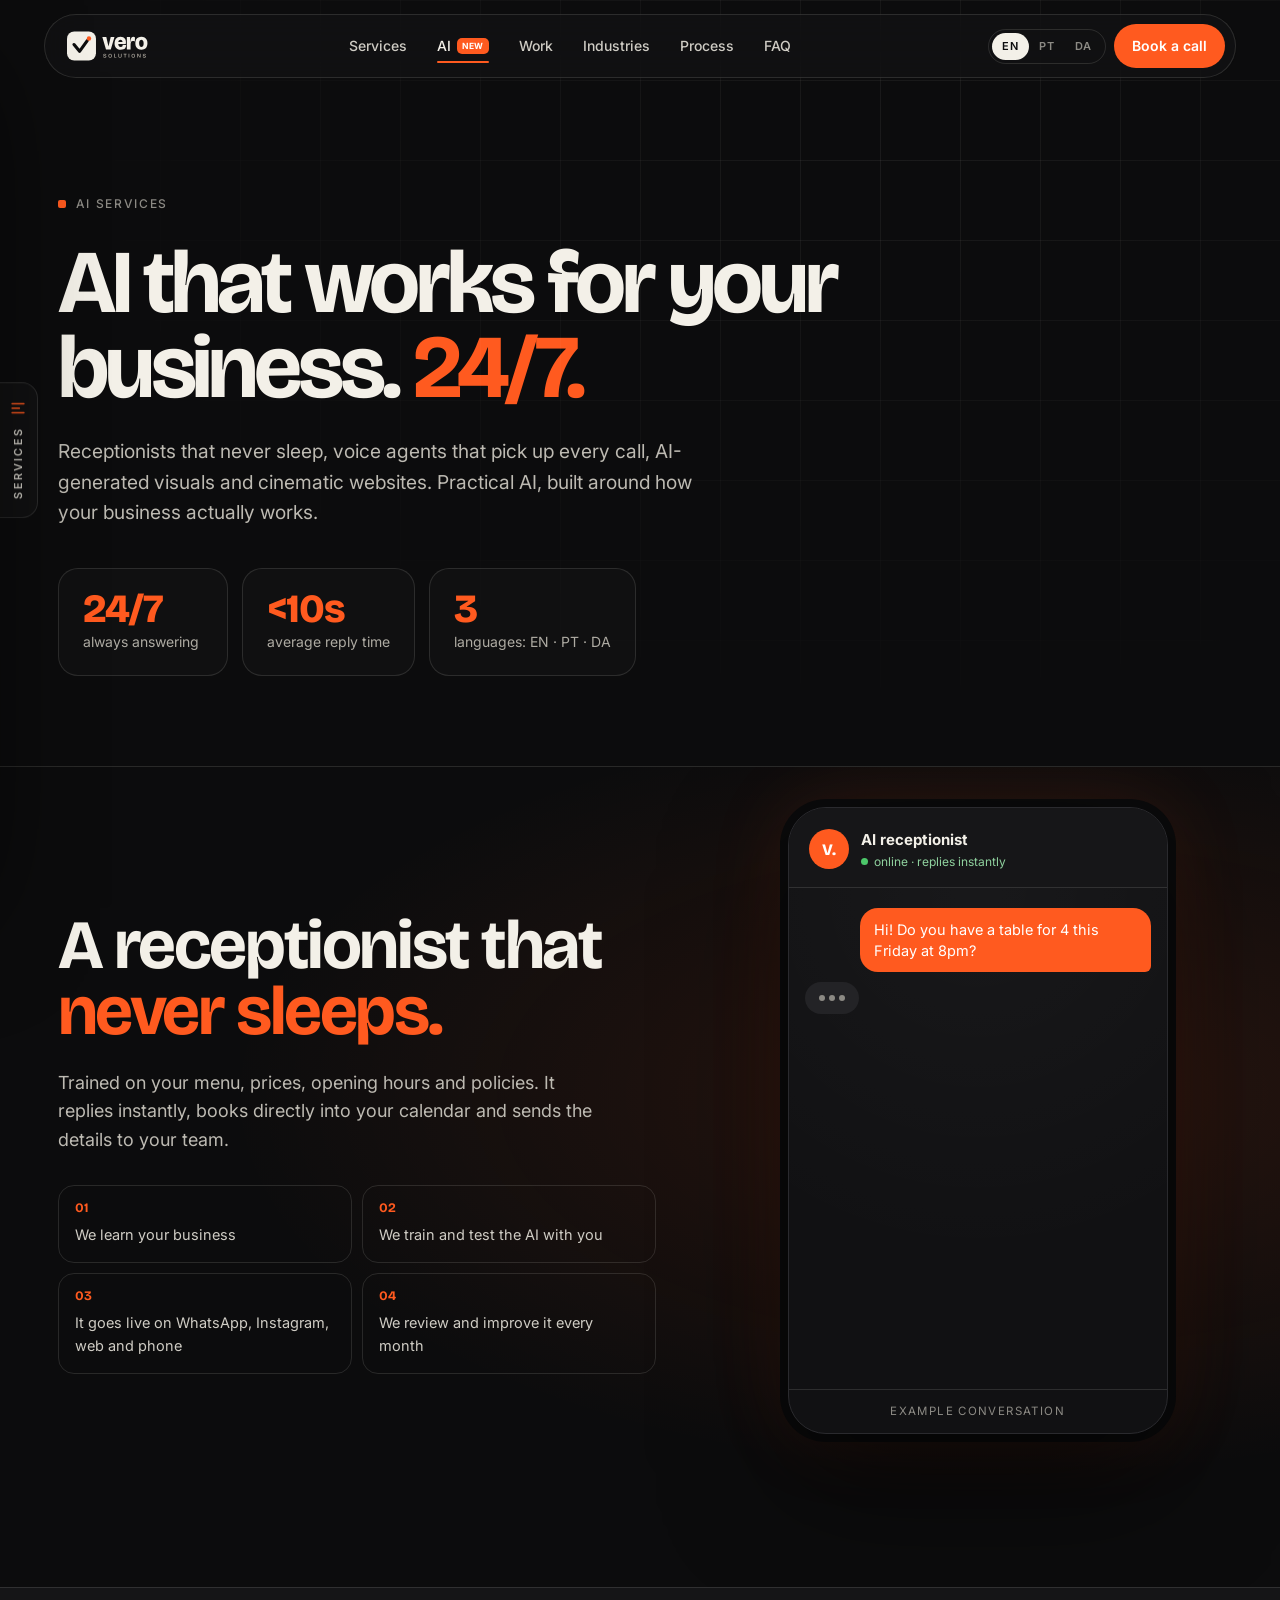
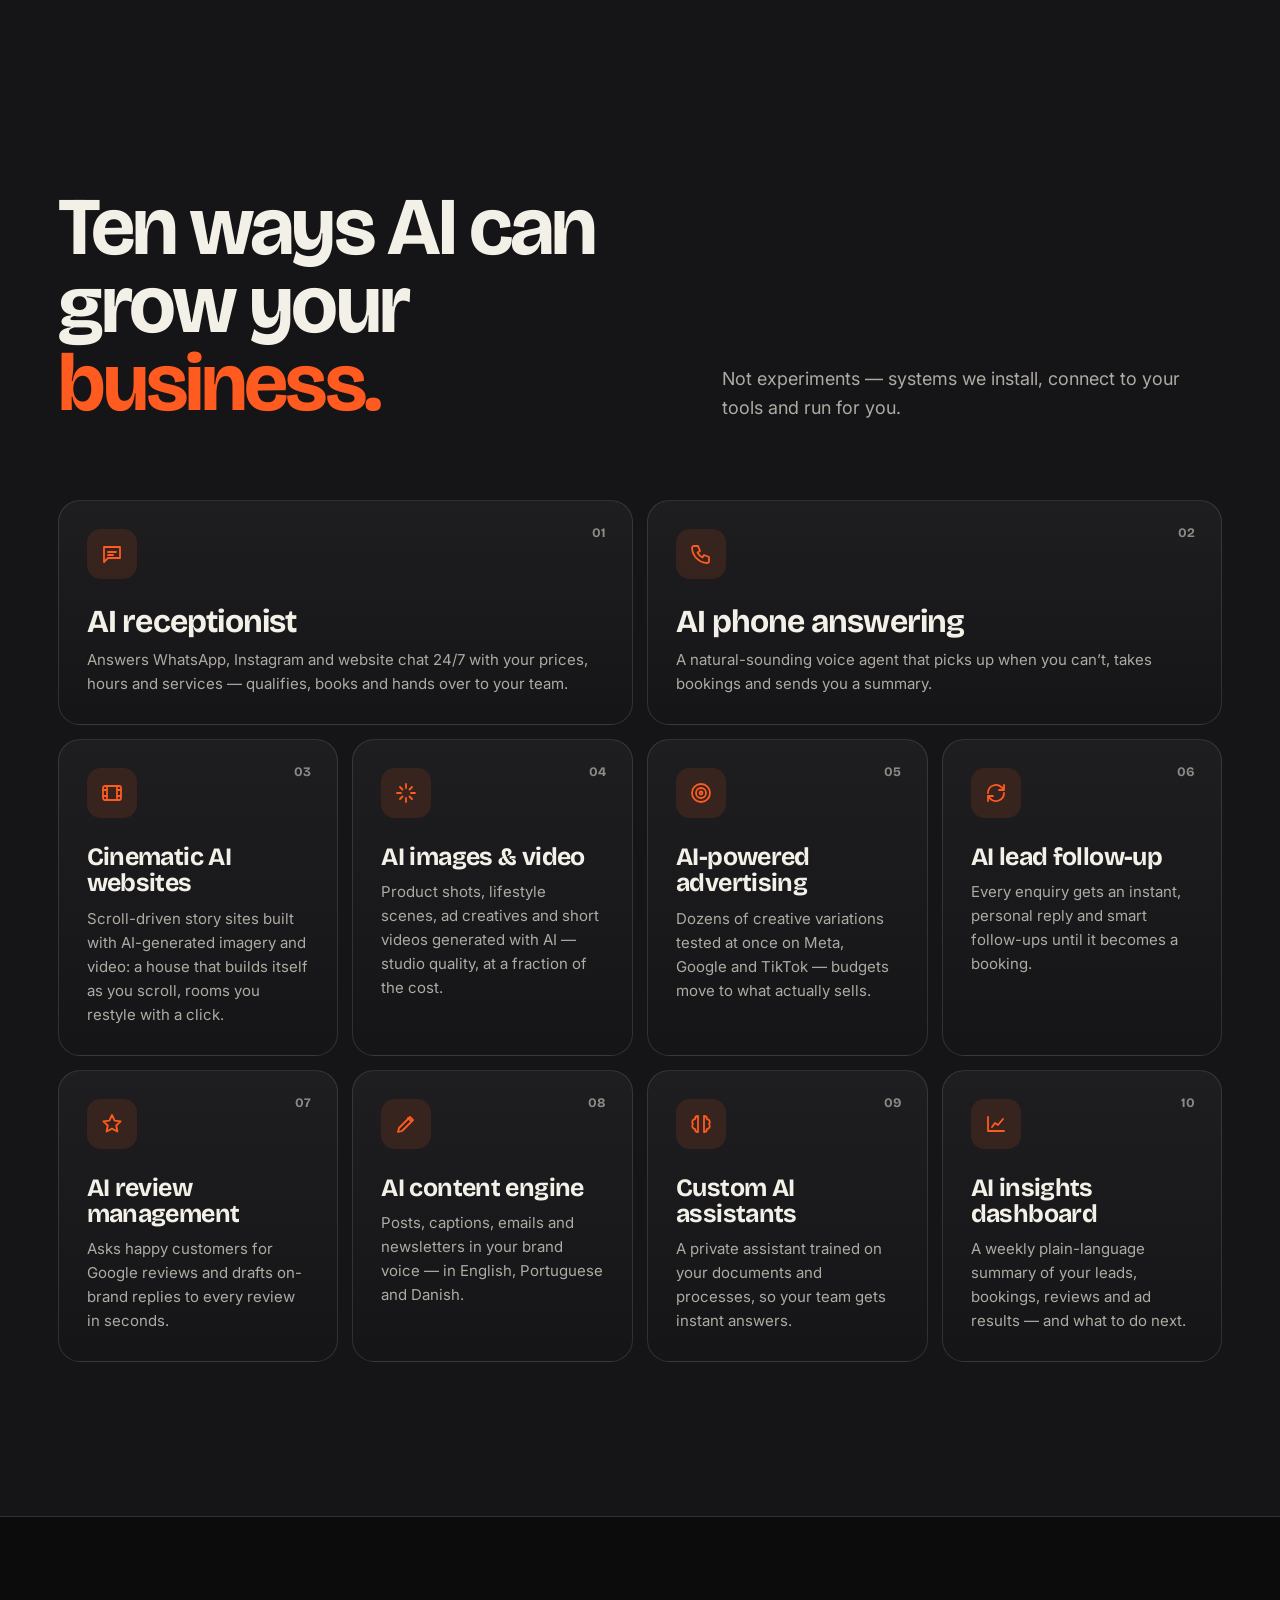
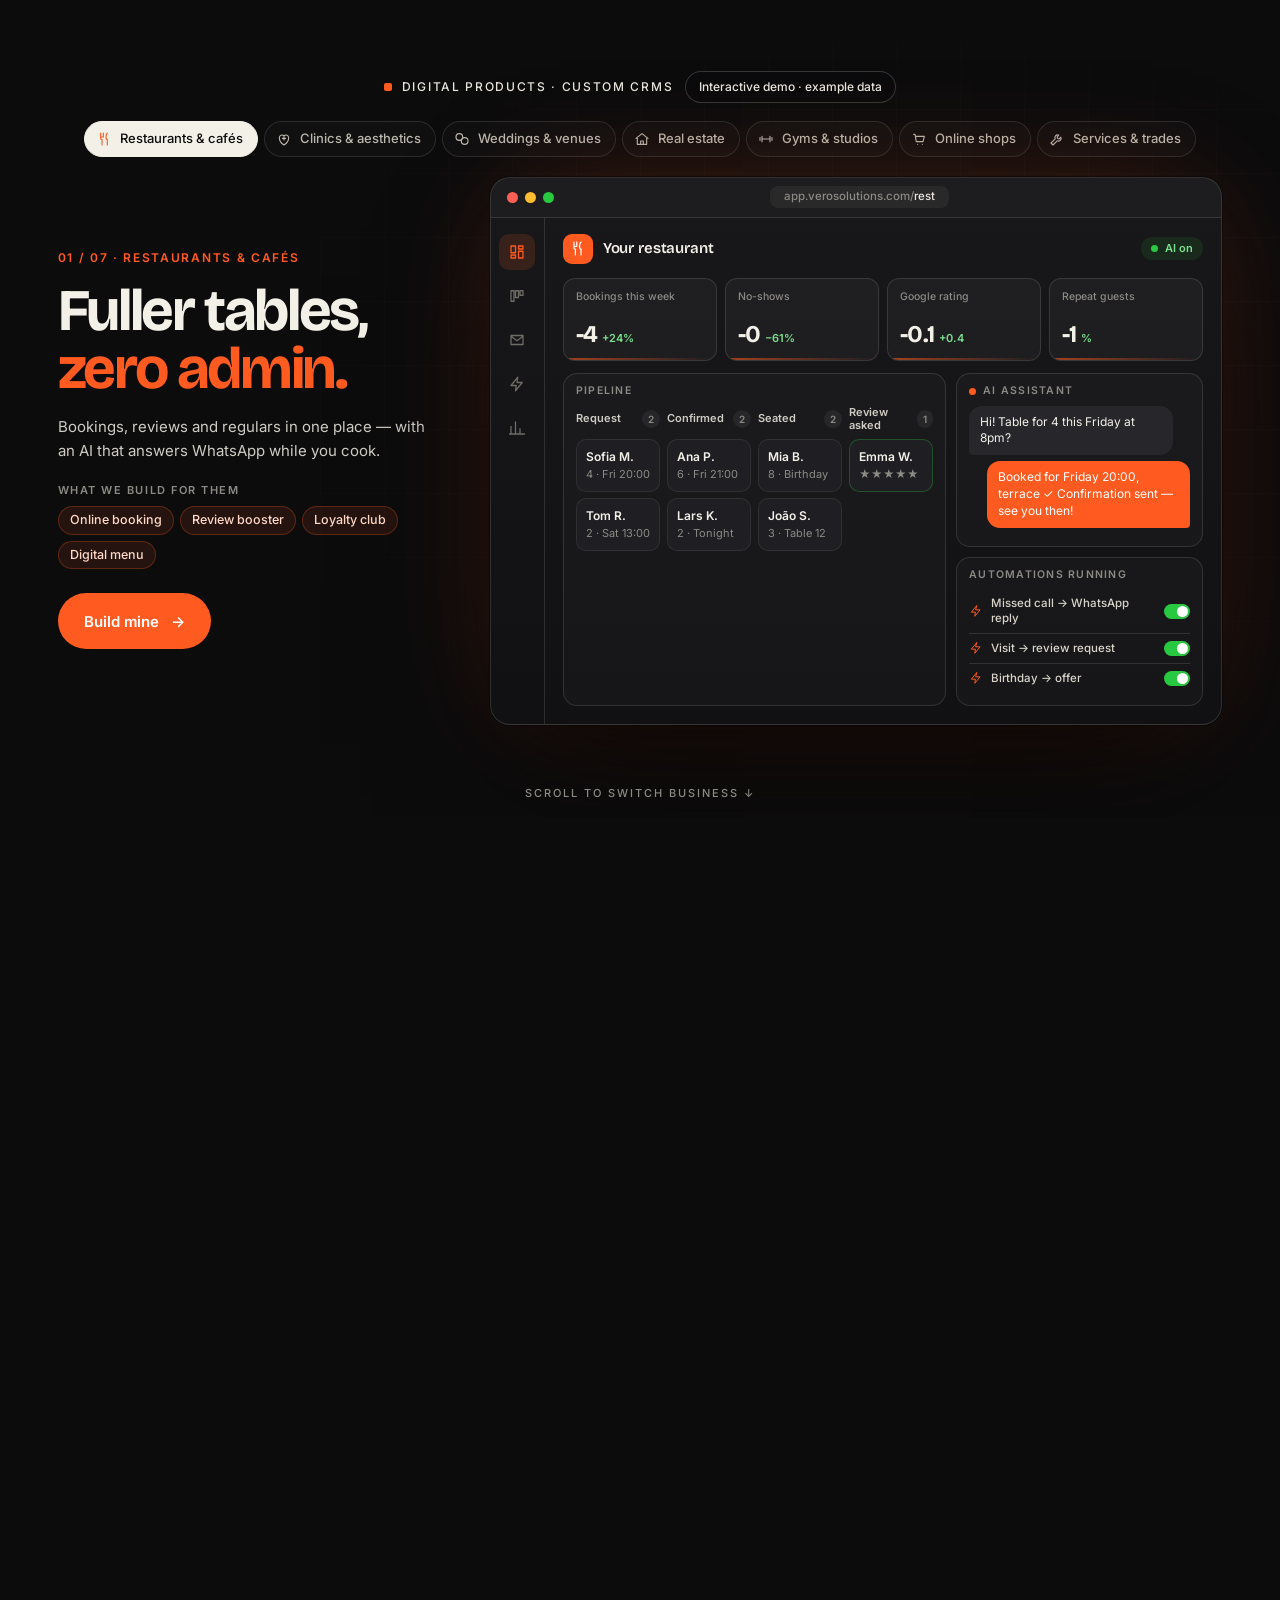
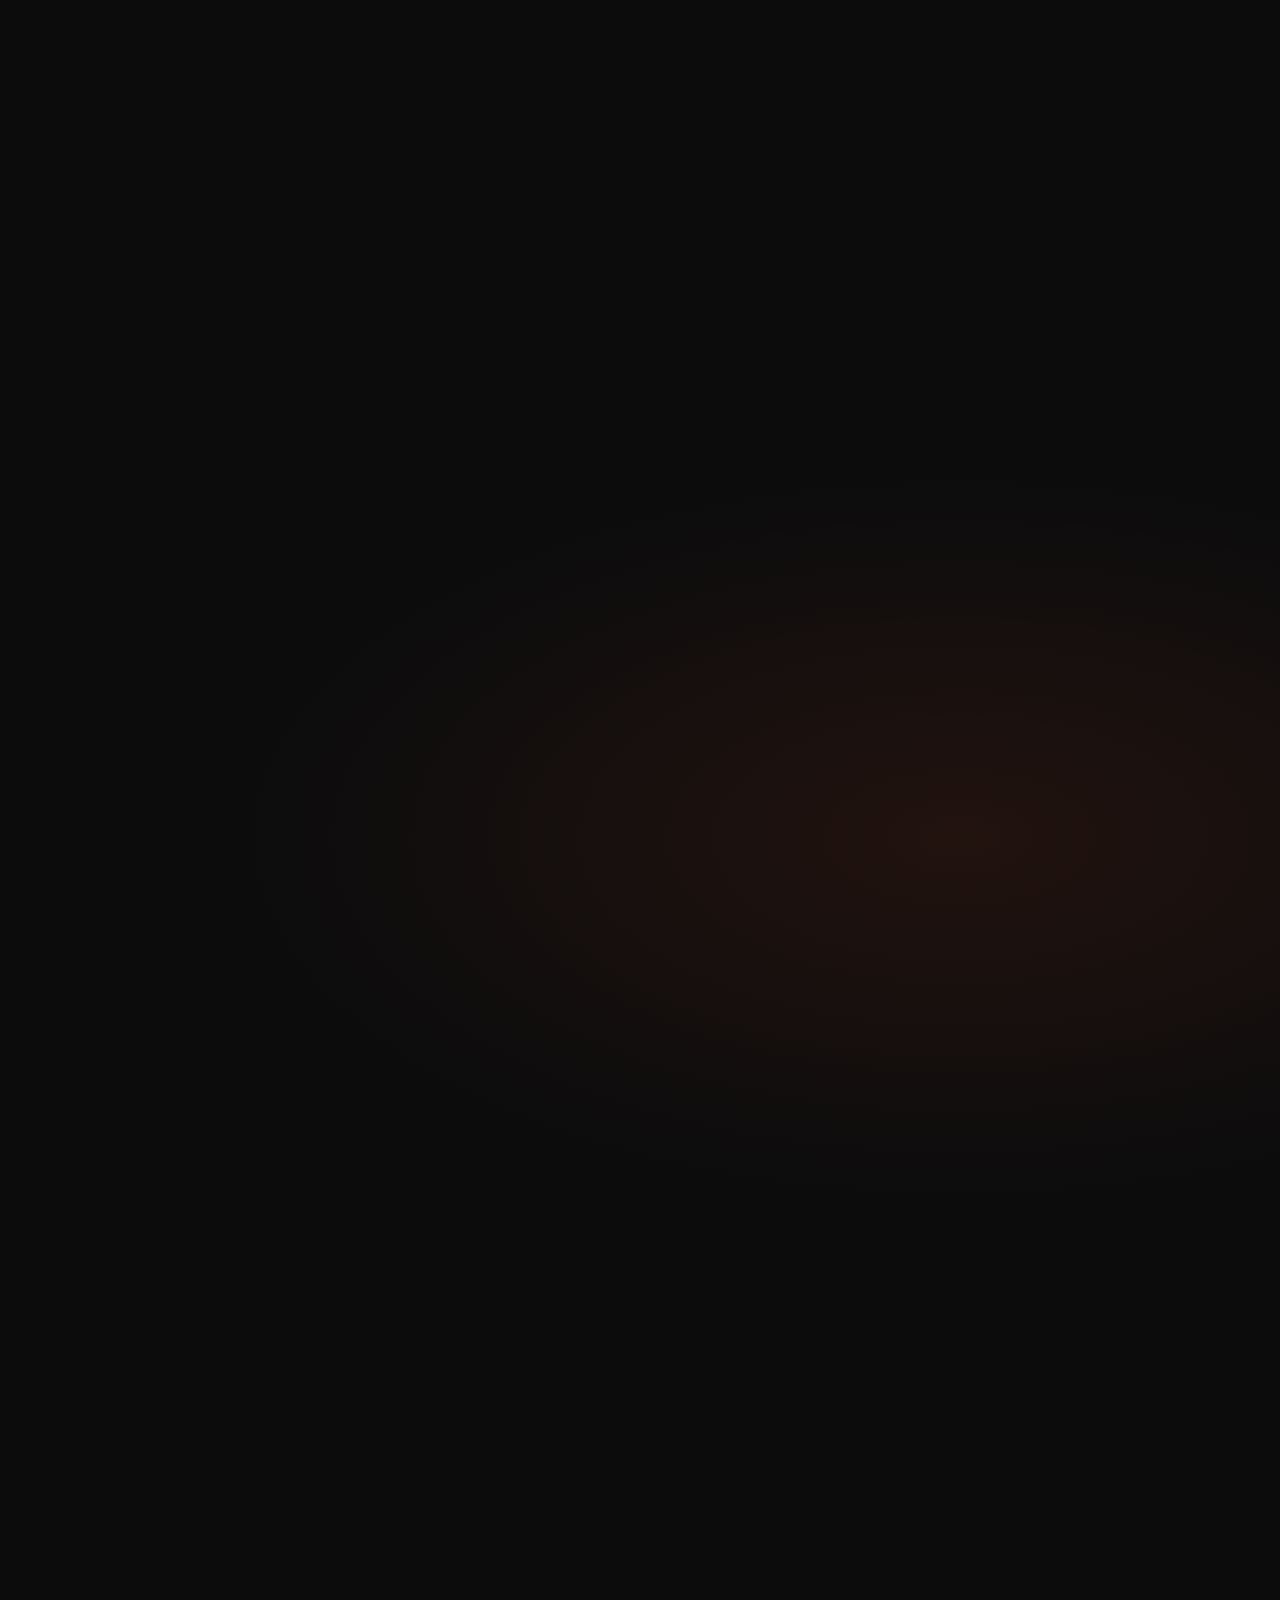
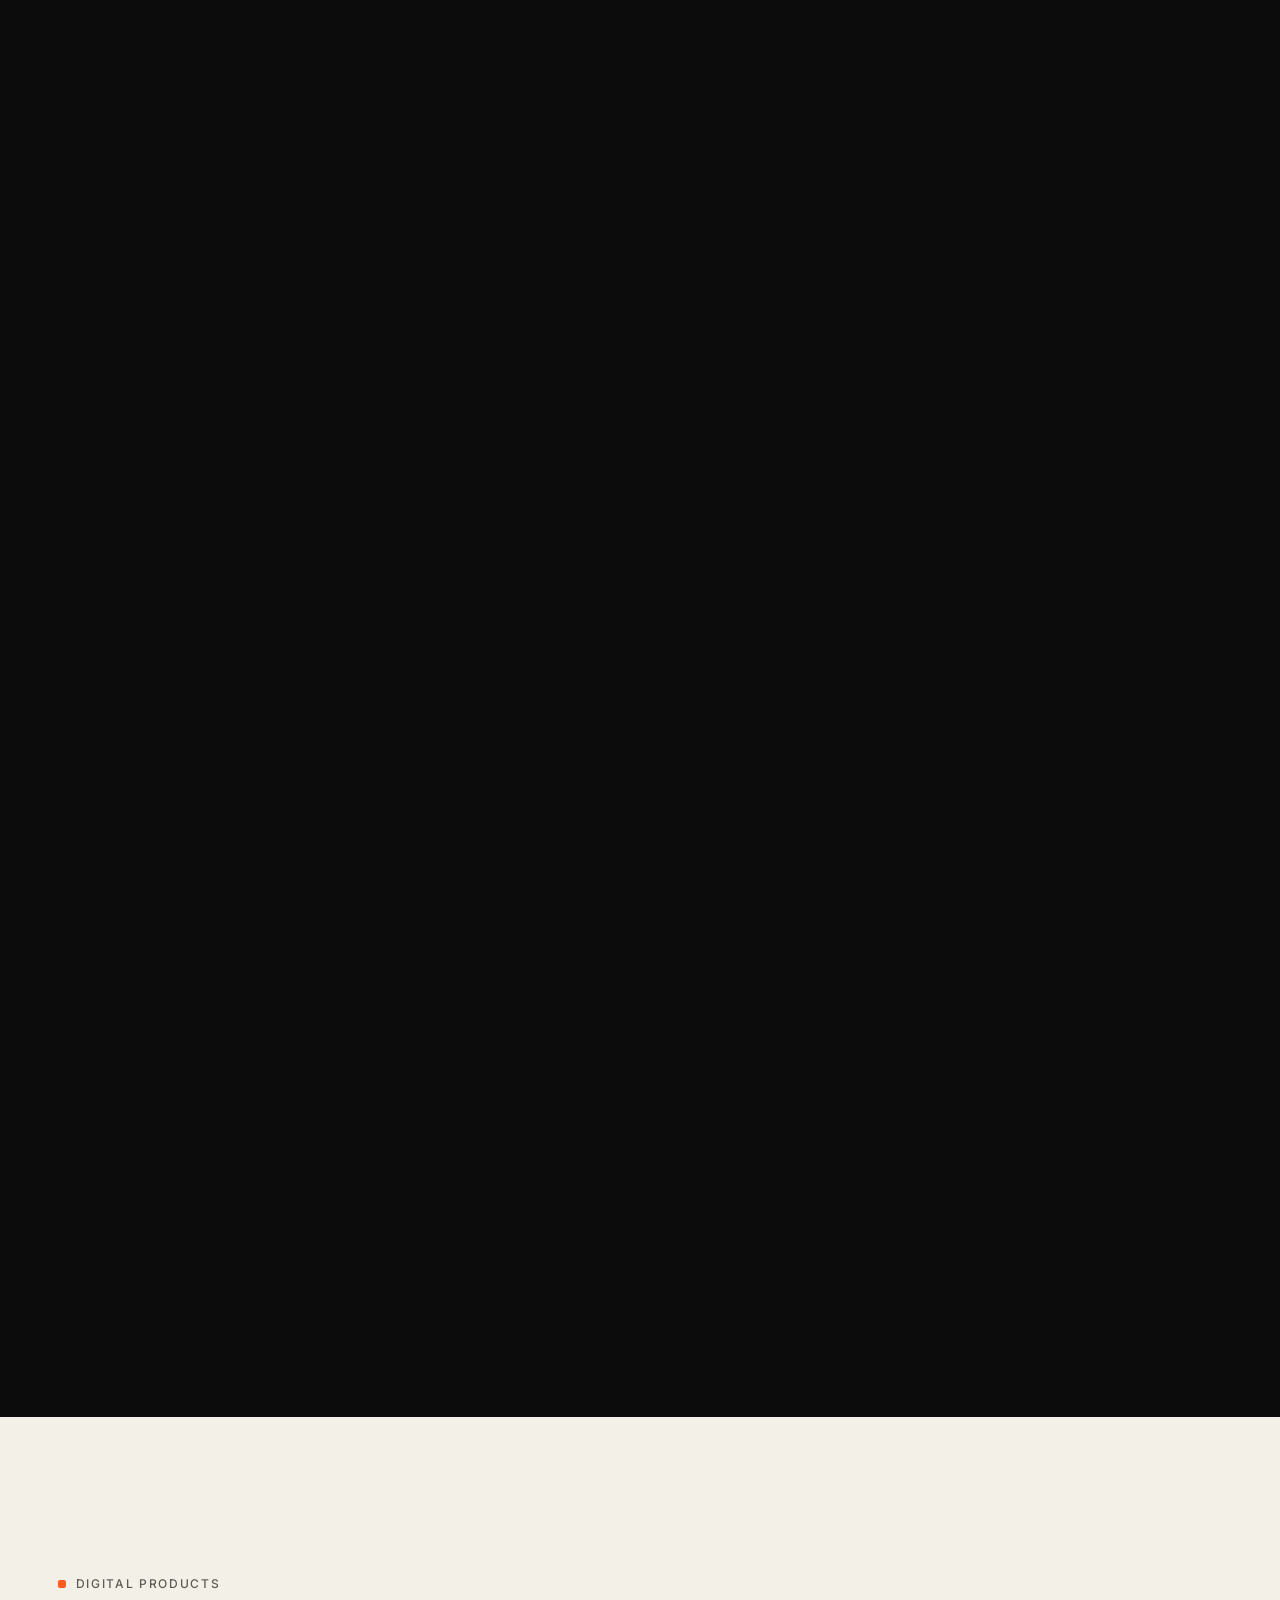
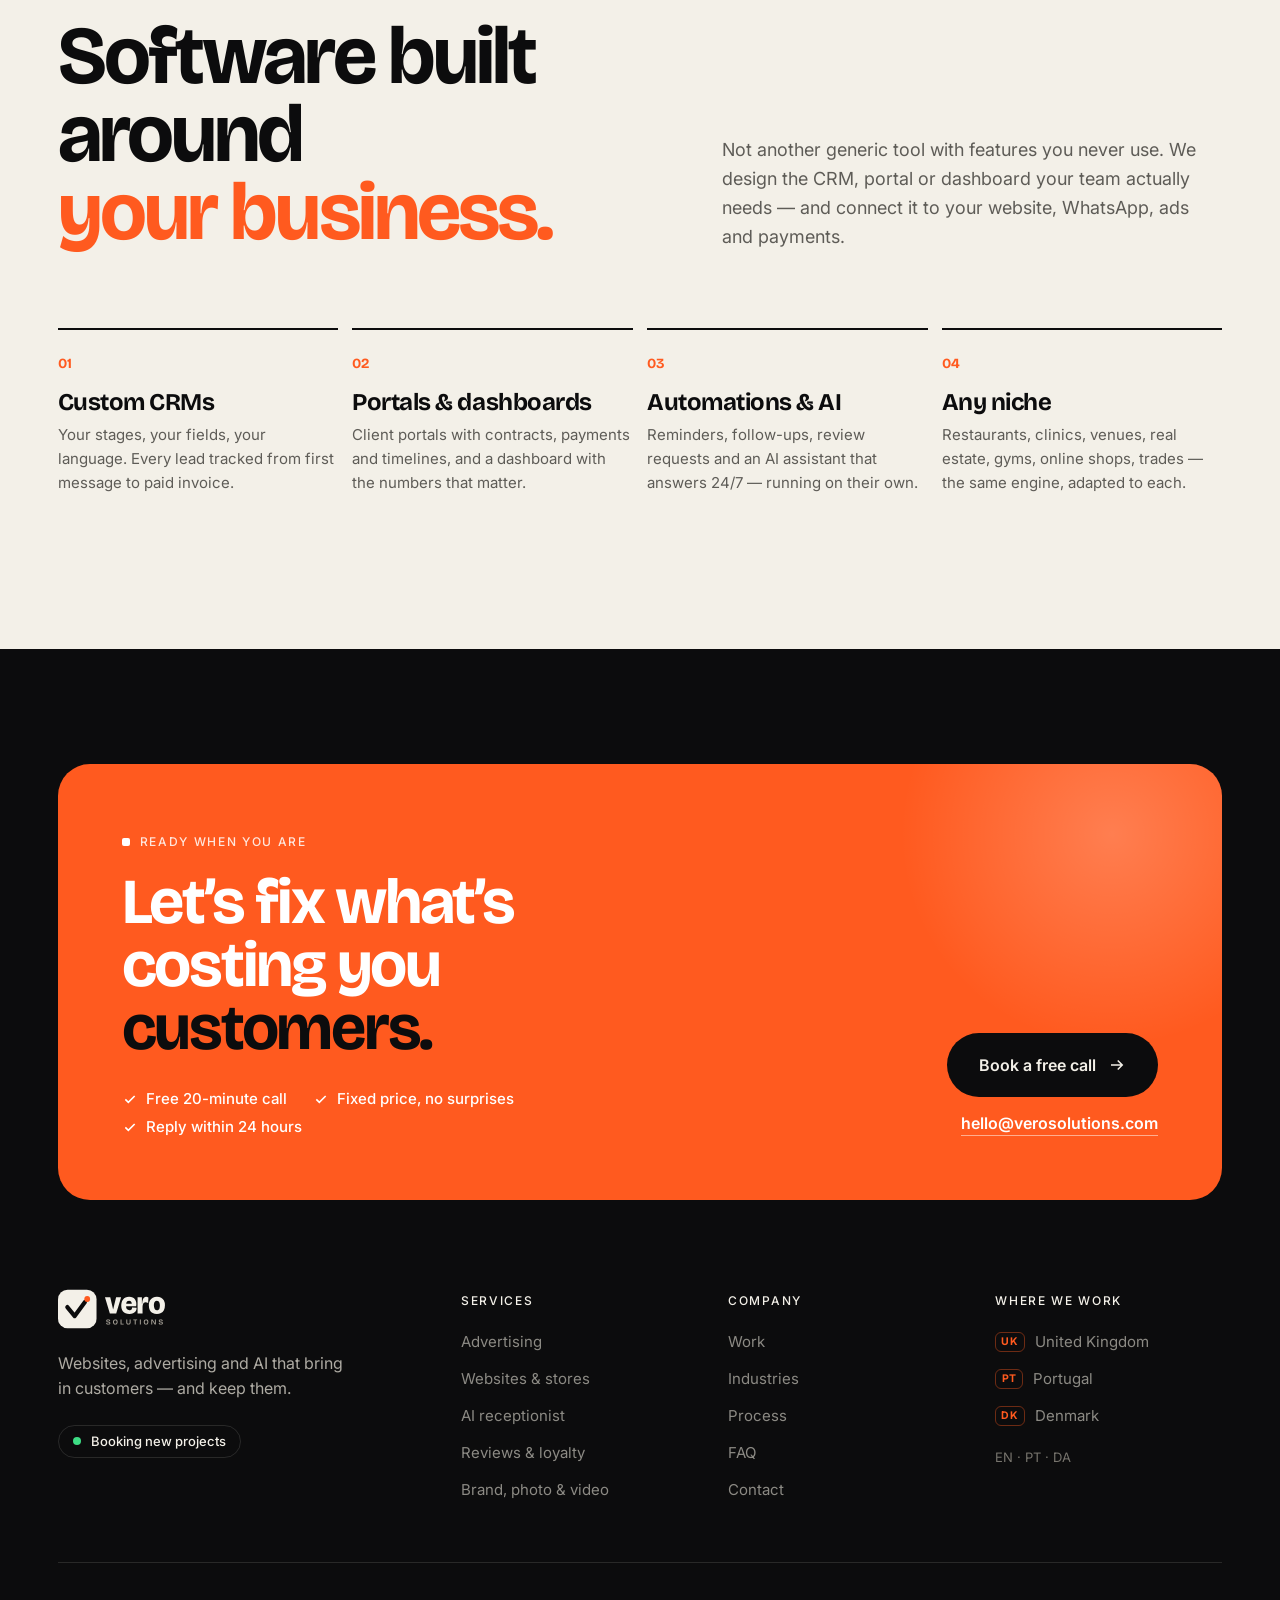
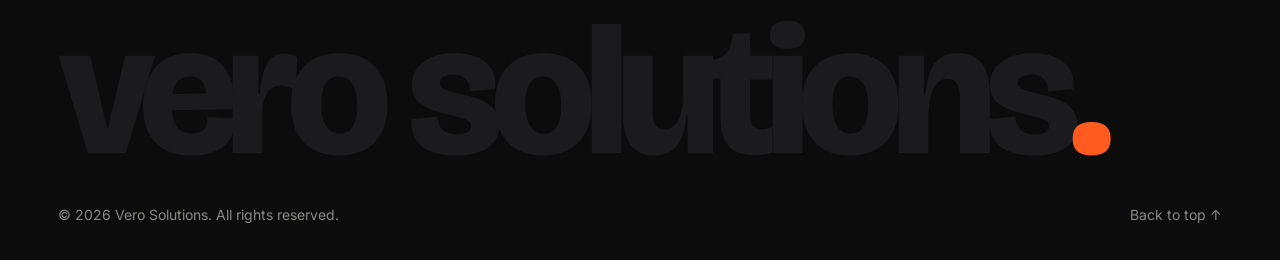
==== ai.html @ f0d7a7a2 "feat: Vero Solutions multi-page site — WebGL globe, CRM demo, services side menu Co-Authored-By: Cla" ====
<!doctype html>
<html lang="en">
<head>
<meta charset="utf-8">
<meta name="viewport" content="width=device-width,initial-scale=1">
<title>AI services — Vero Solutions</title>
<meta name="description" content="Vero Solutions is an AI-powered digital agency working in the United Kingdom, Portugal and Denmark: AI receptionists and voice agents, cinematic AI websites, online stores, Meta / Google / TikTok advertising, reviews, loyalty and brand content.">
<link rel="icon" href="img/favicon.svg" type="image/svg+xml">
<meta property="og:title" content="AI services — Vero Solutions">
<meta property="og:description" content="Vero Solutions is an AI-powered digital agency working in the United Kingdom, Portugal and Denmark: AI receptionists and voice agents, cinematic AI websites, online stores, Meta / Google / TikTok advertising, reviews, loyalty and brand content.">
<meta property="og:image" content="img/padel/f.jpg">
<link rel="preconnect" href="https://fonts.googleapis.com"><link rel="preconnect" href="https://fonts.gstatic.com" crossorigin>
<link href="https://fonts.googleapis.com/css2?family=Bricolage+Grotesque:opsz,wght@12..96,400;12..96,500;12..96,600;12..96,700;12..96,800&family=Fraunces:ital,opsz,wght@0,9..144,500;1,9..144,500&family=Inter:wght@400;500;600&display=swap" rel="stylesheet">
<link rel="stylesheet" href="css/site.css">
<script>try{var l=localStorage.getItem('vd-lang');if(l)document.documentElement.lang=l}catch(e){}</script>
</head>
<body>
<header class="nav">
  <div class="bar">
    <a href="index.html" aria-label="Vero Solutions"><img class="logo" src="img/vero-solutions-logo-horizontal-branco.svg" alt="Vero Solutions"></a>
    <nav class="links">
      <a href="services.html"><span data-en>Services</span><span data-pt>Serviços</span><span data-da>Ydelser</span></a>
      <a href="ai.html" class=on><span data-en>AI</span><span data-pt>AI</span><span data-da>AI</span><i class=new>NEW</i></a>
      <a href="work.html"><span data-en>Work</span><span data-pt>Trabalhos</span><span data-da>Projekter</span></a>
      <a href="industries.html"><span data-en>Industries</span><span data-pt>Setores</span><span data-da>Brancher</span></a>
      <a href="process.html"><span data-en>Process</span><span data-pt>Processo</span><span data-da>Proces</span></a>
      <a href="faq.html"><span data-en>FAQ</span><span data-pt>FAQ</span><span data-da>FAQ</span></a>
    </nav>
    <div class="r">
      <div class="lang"><button data-set="en">EN</button><button data-set="pt">PT</button><button data-set="da">DA</button></div>
      <a class="btn p" href="contact.html"><span data-en>Book a call</span><span data-pt>Marcar chamada</span><span data-da>Book et opkald</span></a>
      <button class="burger" id="burger" aria-label="Menu"><i></i></button>
    </div>
  </div>
</header>
<div class="mnav" id="mnav">
  <button class="x" id="mx" aria-label="Close">×</button>
  <a href="index.html"><span data-en>Home</span><span data-pt>Início</span><span data-da>Forside</span></a>
  <a href="services.html"><span data-en>Services</span><span data-pt>Serviços</span><span data-da>Ydelser</span></a>
  <a href="ai.html"><span data-en>AI</span><span data-pt>AI</span><span data-da>AI</span></a>
  <a href="work.html"><span data-en>Work</span><span data-pt>Trabalhos</span><span data-da>Projekter</span></a>
  <a href="industries.html"><span data-en>Industries</span><span data-pt>Setores</span><span data-da>Brancher</span></a>
  <a href="process.html"><span data-en>Process</span><span data-pt>Processo</span><span data-da>Proces</span></a>
  <a href="faq.html"><span data-en>FAQ</span><span data-pt>FAQ</span><span data-da>FAQ</span></a>
  <a href="contact.html" style="color:var(--acc)"><span data-en>Book a call</span><span data-pt>Marcar chamada</span><span data-da>Book et opkald</span></a>
  <div class="lang" style="margin-top:22px;align-self:flex-start"><button data-set="en">EN</button><button data-set="pt">PT</button><button data-set="da">DA</button></div>
</div>
<main id="top">
<section class="ph">
  <div class="grid-bg"></div>
  <div class="wrap">
    <span class="tag ld"><span data-en>AI services</span><span data-pt>Serviços AI</span><span data-da>AI-ydelser</span></span>
    <h1 class="ld d1"><span data-en>AI that works for your business. <span class=acc>24/7.</span></span><span data-pt>AI que trabalha para o seu negócio. <span class=acc>24/7.</span></span><span data-da>AI, der arbejder for din virksomhed. <span class=acc>24/7.</span></span></h1>
    <p class="ld d2"><span data-en>Receptionists that never sleep, voice agents that pick up every call, AI-generated visuals and cinematic websites. Practical AI, built around how your business actually works.</span><span data-pt>Rececionistas que nunca dormem, agentes de voz que atendem todas as chamadas, visuais gerados por AI e sites cinematográficos. AI prática, feita à volta da forma como o seu negócio funciona.</span><span data-da>Receptionister, der aldrig sover, stemmeagenter, der tager hvert opkald, AI-genererede visuals og filmiske hjemmesider. Praktisk AI, bygget omkring måden, din virksomhed rent faktisk fungerer på.</span></p><div class="aistats ld d3"><div><b>24/7</b><span><span data-en>always answering</span><span data-pt>sempre a responder</span><span data-da>svarer altid</span></span></div><div><b>&lt;10s</b><span><span data-en>average reply time</span><span data-pt>tempo médio de resposta</span><span data-da>gennemsnitlig svartid</span></span></div><div><b>3</b><span><span data-en>languages: EN · PT · DA</span><span data-pt>línguas: EN · PT · DA</span><span data-da>sprog: EN · PT · DA</span></span></div></div>
  </div>
</section>

<section class="sec2 aisec" style="padding-top:40px">
  <div class="wrap aigrid">
    <div>
      <span class="tag rv"><span data-en>See it in action</span><span data-pt>Veja a funcionar</span><span data-da>Se det i aktion</span></span>
      <h2 class="rv d1" style="margin-top:22px"><span data-en>A receptionist that <span class=acc>never sleeps.</span></span><span data-pt>Uma rececionista que <span class=acc>nunca dorme.</span></span><span data-da>En receptionist, der <span class=acc>aldrig sover.</span></span></h2>
      <p class="rv d2 big"><span data-en>Trained on your menu, prices, opening hours and policies. It replies instantly, books directly into your calendar and sends the details to your team.</span><span data-pt>Treinada com o seu menu, preços, horários e regras. Responde de imediato, marca diretamente no calendário e envia os detalhes à equipa.</span><span data-da>Trænet på dit menukort, dine priser, åbningstider og regler. Den svarer med det samme, booker direkte i din kalender og sender detaljerne til dit team.</span></p>
      <div class="howai rv d2">
        <div><b>01</b><span data-en>We learn your business</span><span data-pt>Aprendemos o seu negócio</span><span data-da>Vi lærer din virksomhed at kende</span></div><div><b>02</b><span data-en>We train and test the AI with you</span><span data-pt>Treinamos e testamos a AI consigo</span><span data-da>Vi træner og tester AI'en sammen med dig</span></div><div><b>03</b><span data-en>It goes live on WhatsApp, Instagram, web and phone</span><span data-pt>Fica online no WhatsApp, Instagram, site e telefone</span><span data-da>Den går live på WhatsApp, Instagram, web og telefon</span></div><div><b>04</b><span data-en>We review and improve it every month</span><span data-pt>Revemos e melhoramos todos os meses</span><span data-da>Vi gennemgår og forbedrer den hver måned</span></div>
      </div>
    </div>
    <div class="phone2 rv" id="chat">
  <div class="ph-top"><span class="av">V.</span><div><b><span data-en>AI receptionist</span><span data-pt>Rececionista AI</span><span data-da>AI-receptionist</span></b><small><i></i><span data-en>online · replies instantly</span><span data-pt>online · responde de imediato</span><span data-da>online · svarer med det samme</span></small></div></div>
  <div class="ph-body"><div class="msg u"><span data-en>Hi! Do you have a table for 4 this Friday at 8pm?</span><span data-pt>Olá! Têm mesa para 4 esta sexta às 20h?</span><span data-da>Hej! Har I et bord til 4 på fredag kl. 20?</span></div><div class="msg a"><span data-en>Hi Sofia! Yes — Friday at 20:00 for 4, I have a terrace table free. Shall I book it?</span><span data-pt>Olá Sofia! Sim — sexta às 20:00 para 4, tenho uma mesa livre na esplanada. Quer que reserve?</span><span data-da>Hej Sofia! Ja — fredag kl. 20:00 til 4, jeg har et ledigt bord på terrassen. Skal jeg booke det?</span></div><div class="msg u"><span data-en>Yes please. It’s my husband’s birthday.</span><span data-pt>Sim, por favor. É o aniversário do meu marido.</span><span data-da>Ja tak. Det er min mands fødselsdag.</span></div><div class="msg a"><span data-en>Booked! I’ve told the team about the birthday. You’ll get a confirmation now and a reminder on Friday morning.</span><span data-pt>Reservado! Já avisei a equipa do aniversário. Vai receber a confirmação agora e um lembrete na sexta de manhã.</span><span data-da>Booket! Jeg har fortalt teamet om fødselsdagen. Du får en bekræftelse nu og en påmindelse fredag morgen.</span></div><div class="msg s"><span data-en>New booking · Fri 20:00 · 4 people · Terrace · Birthday</span><span data-pt>Nova reserva · Sex 20:00 · 4 pessoas · Esplanada · Aniversário</span><span data-da>Ny booking · Fre 20:00 · 4 personer · Terrasse · Fødselsdag</span></div><div class="typing"><i></i><i></i><i></i></div></div>
  <div class="ph-cap"><span data-en>Example conversation</span><span data-pt>Exemplo de conversa</span><span data-da>Eksempel på samtale</span></div>
</div>
  </div>
</section>
<section class="sec2 dark2">
  <div class="wrap">
    <span class="tag rv"><span data-en>Our AI services</span><span data-pt>Os nossos serviços AI</span><span data-da>Vores AI-ydelser</span></span>
    <div class="hd"><h2 class="rv d1"><span data-en>Ten ways AI can<br>grow your <span class=acc>business.</span></span><span data-pt>Dez formas de a AI<br>fazer crescer o seu <span class=acc>negócio.</span></span><span data-da>Ti måder, AI kan<br>få din <span class=acc>virksomhed</span> til at vokse.</span></h2>
    <p class="rv d2"><span data-en>Not experiments — systems we install, connect to your tools and run for you.</span><span data-pt>Não são experiências — são sistemas que instalamos, ligamos às suas ferramentas e gerimos por si.</span><span data-da>Ikke eksperimenter — systemer, vi installerer, forbinder til dine værktøjer og driver for dig.</span></p></div>
    <div class="aicards"><div class="aic rv d0"><span class="n">01</span><div class="ic"><svg viewBox="0 0 24 24" fill="none" stroke="currentColor" stroke-width="1.8" stroke-linecap="round" stroke-linejoin="round"><path d="M4 5h16v11H8l-4 4z"/><path d="M8 10h8M8 13h5"/></svg></div><h3><span data-en>AI receptionist</span><span data-pt>Rececionista AI</span><span data-da>AI-receptionist</span></h3><p><span data-en>Answers WhatsApp, Instagram and website chat 24/7 with your prices, hours and services — qualifies, books and hands over to your team.</span><span data-pt>Responde no WhatsApp, Instagram e chat do site 24/7 com os seus preços, horários e serviços — qualifica, marca e passa à equipa.</span><span data-da>Svarer på WhatsApp, Instagram og chatten på din hjemmeside 24/7 med dine priser, åbningstider og ydelser — kvalificerer, booker og overdrager til dit team.</span></p></div><div class="aic rv d1"><span class="n">02</span><div class="ic"><svg viewBox="0 0 24 24" fill="none" stroke="currentColor" stroke-width="1.8" stroke-linecap="round" stroke-linejoin="round"><path d="M5 4h4l2 5-2.5 1.5a11 11 0 005 5L15 13l5 2v4a2 2 0 01-2 2A16 16 0 013 6a2 2 0 012-2z"/></svg></div><h3><span data-en>AI phone answering</span><span data-pt>Atendimento telefónico com AI</span><span data-da>AI-telefonsvarer</span></h3><p><span data-en>A natural-sounding voice agent that picks up when you can’t, takes bookings and sends you a summary.</span><span data-pt>Um agente de voz natural que atende quando não pode, faz reservas e envia-lhe um resumo.</span><span data-da>En naturligt klingende stemmeagent, der tager telefonen, når du ikke kan, tager imod bookinger og sender dig et resumé.</span></p></div><div class="aic rv d2"><span class="n">03</span><div class="ic"><svg viewBox="0 0 24 24" fill="none" stroke="currentColor" stroke-width="1.8" stroke-linecap="round" stroke-linejoin="round"><rect x="3" y="5" width="18" height="14" rx="2"/><path d="M7 5v14M17 5v14M3 9h4M3 15h4M17 9h4M17 15h4"/></svg></div><h3><span data-en>Cinematic AI websites</span><span data-pt>Sites cinematográficos com AI</span><span data-da>Filmiske AI-hjemmesider</span></h3><p><span data-en>Scroll-driven story sites built with AI-generated imagery and video: a house that builds itself as you scroll, rooms you restyle with a click.</span><span data-pt>Sites com scroll cinematográfico feitos com imagens e vídeo gerados por AI: uma casa que se constrói enquanto faz scroll, divisões que muda com um clique.</span><span data-da>Scroll-drevne hjemmesider bygget med AI-genererede billeder og video: et hus, der bygger sig selv, mens du scroller, og rum, du kan restyle med et klik.</span></p></div><div class="aic rv d0"><span class="n">04</span><div class="ic"><svg viewBox="0 0 24 24" fill="none" stroke="currentColor" stroke-width="1.8" stroke-linecap="round" stroke-linejoin="round"><path d="M12 3v4M12 17v4M3 12h4M17 12h4M6 6l2.5 2.5M15.5 15.5L18 18M6 18l2.5-2.5M15.5 8.5L18 6"/></svg></div><h3><span data-en>AI images & video</span><span data-pt>Imagens e vídeo com AI</span><span data-da>AI-billeder & video</span></h3><p><span data-en>Product shots, lifestyle scenes, ad creatives and short videos generated with AI — studio quality, at a fraction of the cost.</span><span data-pt>Fotos de produto, cenas lifestyle, criativos de anúncios e vídeos curtos gerados com AI — qualidade de estúdio, por uma fração do custo.</span><span data-da>Produktbilleder, lifestylescener, annoncekreativer og korte videoer genereret med AI — i studiekvalitet til en brøkdel af prisen.</span></p></div><div class="aic rv d1"><span class="n">05</span><div class="ic"><svg viewBox="0 0 24 24" fill="none" stroke="currentColor" stroke-width="1.8" stroke-linecap="round" stroke-linejoin="round"><circle cx="12" cy="12" r="9"/><circle cx="12" cy="12" r="5"/><circle cx="12" cy="12" r="1.5"/></svg></div><h3><span data-en>AI-powered advertising</span><span data-pt>Publicidade com AI</span><span data-da>AI-drevet annoncering</span></h3><p><span data-en>Dozens of creative variations tested at once on Meta, Google and TikTok — budgets move to what actually sells.</span><span data-pt>Dezenas de variações de criativos testadas ao mesmo tempo na Meta, Google e TikTok — o orçamento vai para o que realmente vende.</span><span data-da>Dusinvis af kreative varianter testet på én gang på Meta, Google og TikTok — budgettet flyttes derhen, hvor det rent faktisk sælger.</span></p></div><div class="aic rv d2"><span class="n">06</span><div class="ic"><svg viewBox="0 0 24 24" fill="none" stroke="currentColor" stroke-width="1.8" stroke-linecap="round" stroke-linejoin="round"><path d="M4 12a8 8 0 0114-5.3L20 9M20 4v5h-5M20 12a8 8 0 01-14 5.3L4 15M4 20v-5h5"/></svg></div><h3><span data-en>AI lead follow-up</span><span data-pt>Follow-up de contactos com AI</span><span data-da>AI-opfølgning på leads</span></h3><p><span data-en>Every enquiry gets an instant, personal reply and smart follow-ups until it becomes a booking.</span><span data-pt>Cada pedido recebe uma resposta imediata e personalizada e follow-ups inteligentes até se tornar uma reserva.</span><span data-da>Hver henvendelse får et øjeblikkeligt, personligt svar og smarte opfølgninger, indtil den bliver til en booking.</span></p></div><div class="aic rv d0"><span class="n">07</span><div class="ic"><svg viewBox="0 0 24 24" fill="none" stroke="currentColor" stroke-width="1.8" stroke-linecap="round" stroke-linejoin="round"><path d="M12 3l2.6 5.6 6.1.7-4.5 4.2 1.2 6L12 16.6 6.6 19.5l1.2-6L3.3 9.3l6.1-.7z"/></svg></div><h3><span data-en>AI review management</span><span data-pt>Gestão de avaliações com AI</span><span data-da>AI-styring af anmeldelser</span></h3><p><span data-en>Asks happy customers for Google reviews and drafts on-brand replies to every review in seconds.</span><span data-pt>Pede avaliações Google aos clientes satisfeitos e escreve respostas à medida da marca em segundos.</span><span data-da>Beder tilfredse kunder om Google-anmeldelser og skriver svar i din brandtone på hver anmeldelse på få sekunder.</span></p></div><div class="aic rv d1"><span class="n">08</span><div class="ic"><svg viewBox="0 0 24 24" fill="none" stroke="currentColor" stroke-width="1.8" stroke-linecap="round" stroke-linejoin="round"><path d="M4 20l4-1 11-11-3-3L5 16z"/><path d="M14 6l3 3"/></svg></div><h3><span data-en>AI content engine</span><span data-pt>Motor de conteúdo AI</span><span data-da>AI-indholdsmotor</span></h3><p><span data-en>Posts, captions, emails and newsletters in your brand voice — in English, Portuguese and Danish.</span><span data-pt>Posts, legendas, emails e newsletters com a voz da sua marca — em inglês, português e dinamarquês.</span><span data-da>Opslag, billedtekster, e-mails og nyhedsbreve i din brandstemme — på engelsk, portugisisk og dansk.</span></p></div><div class="aic rv d2"><span class="n">09</span><div class="ic"><svg viewBox="0 0 24 24" fill="none" stroke="currentColor" stroke-width="1.8" stroke-linecap="round" stroke-linejoin="round"><path d="M9 4a3 3 0 00-3 3 3 3 0 00-2 5 3 3 0 002 5 3 3 0 003 3V4zM15 4a3 3 0 013 3 3 3 0 012 5 3 3 0 01-2 5 3 3 0 01-3 3V4z"/></svg></div><h3><span data-en>Custom AI assistants</span><span data-pt>Assistentes AI à medida</span><span data-da>Skræddersyede AI-assistenter</span></h3><p><span data-en>A private assistant trained on your documents and processes, so your team gets instant answers.</span><span data-pt>Um assistente privado treinado com os seus documentos e processos, para a equipa ter respostas imediatas.</span><span data-da>En privat assistent trænet på dine dokumenter og processer, så dit team får svar med det samme.</span></p></div><div class="aic rv d0"><span class="n">10</span><div class="ic"><svg viewBox="0 0 24 24" fill="none" stroke="currentColor" stroke-width="1.8" stroke-linecap="round" stroke-linejoin="round"><path d="M4 19V5M4 19h16M8 15l3-4 3 2 5-6"/></svg></div><h3><span data-en>AI insights dashboard</span><span data-pt>Painel de insights com AI</span><span data-da>AI-indsigtsdashboard</span></h3><p><span data-en>A weekly plain-language summary of your leads, bookings, reviews and ad results — and what to do next.</span><span data-pt>Um resumo semanal, em linguagem simples, dos contactos, reservas, avaliações e anúncios — e o que fazer a seguir.</span><span data-da>Et ugentligt resumé i et klart sprog af dine leads, bookinger, anmeldelser og annonceresultater — og hvad du skal gøre nu.</span></p></div></div>
  </div>
</section>
<section class="crm" id="crm"></section>
<section class="sec2 paper">
  <div class="wrap">
    <span class="tag rv"><span data-en>Digital products</span><span data-pt>Produtos digitais</span><span data-da>Digitale produkter</span></span>
    <div class="hd"><h2 class="rv d1"><span data-en>Software built around<br><span class=acc>your business.</span></span><span data-pt>Software feito à medida<br><span class=acc>do seu negócio.</span></span><span data-da>Software bygget omkring<br><span class=acc>din virksomhed.</span></span></h2>
    <p class="rv d2"><span data-en>Not another generic tool with features you never use. We design the CRM, portal or dashboard your team actually needs — and connect it to your website, WhatsApp, ads and payments.</span><span data-pt>Não é mais uma ferramenta genérica cheia de funções que nunca usa. Desenhamos o CRM, portal ou painel de que a sua equipa precisa — e ligamo-lo ao site, WhatsApp, anúncios e pagamentos.</span><span data-da>Ikke endnu et generisk værktøj med funktioner, du aldrig bruger. Vi designer det CRM, den portal eller det dashboard, dit team faktisk har brug for — og forbinder det med din hjemmeside, WhatsApp, annoncer og betalinger.</span></p></div>
    <div class="cine">
      <div class="rv"><b>01</b><h4><span data-en>Custom CRMs</span><span data-pt>CRMs à medida</span><span data-da>Skræddersyede CRM</span></h4><p><span data-en>Your stages, your fields, your language. Every lead tracked from first message to paid invoice.</span><span data-pt>As suas etapas, os seus campos, a sua língua. Cada contacto acompanhado da primeira mensagem à fatura paga.</span><span data-da>Dine faser, dine felter, dit sprog. Hvert lead fulgt fra første besked til betalt faktura.</span></p></div>
      <div class="rv d1"><b>02</b><h4><span data-en>Portals & dashboards</span><span data-pt>Portais e painéis</span><span data-da>Portaler & dashboards</span></h4><p><span data-en>Client portals with contracts, payments and timelines, and a dashboard with the numbers that matter.</span><span data-pt>Portais de cliente com contratos, pagamentos e prazos, e um painel com os números que interessam.</span><span data-da>Kundeportaler med kontrakter, betalinger og tidsplaner, og et dashboard med de tal, der betyder noget.</span></p></div>
      <div class="rv d2"><b>03</b><h4><span data-en>Automations & AI</span><span data-pt>Automações e AI</span><span data-da>Automatisering & AI</span></h4><p><span data-en>Reminders, follow-ups, review requests and an AI assistant that answers 24/7 — running on their own.</span><span data-pt>Lembretes, follow-ups, pedidos de avaliação e um assistente AI que responde 24/7 — a funcionar sozinhos.</span><span data-da>Påmindelser, opfølgning, anmodninger om anmeldelser og en AI-assistent, der svarer 24/7 — helt af sig selv.</span></p></div>
      <div class="rv d3"><b>04</b><h4><span data-en>Any niche</span><span data-pt>Qualquer setor</span><span data-da>Enhver branche</span></h4><p><span data-en>Restaurants, clinics, venues, real estate, gyms, online shops, trades — the same engine, adapted to each.</span><span data-pt>Restaurantes, clínicas, espaços de eventos, imobiliário, ginásios, lojas online, obras — o mesmo motor, adaptado a cada um.</span><span data-da>Restauranter, klinikker, selskabslokaler, ejendomshandel, fitness, webshops, håndværk — samme motor, tilpasset hver enkelt.</span></p></div>
    </div>
  </div>
</section>

</main>

<section class="ft-cta">
  <div class="wrap">
    <div class="ft-card rv">
      <div class="ft-card-l">
        <span class="tag"><span data-en>Ready when you are</span><span data-pt>Prontos quando quiser</span><span data-da>Klar, når du er</span></span>
        <h2><span data-en>Let’s fix what’s costing you <span class=acc>customers.</span></span><span data-pt>Vamos resolver o que lhe custa <span class=acc>clientes.</span></span><span data-da>Lad os løse det, der koster dig <span class=acc>kunder.</span></span></h2>
        <ul><li><svg viewBox="0 0 24 24" fill="none" stroke="currentColor" stroke-width="2.4"><path d="M5 12.5l4.5 4.5L19 7.5"/></svg><span data-en>Free 20-minute call</span><span data-pt>Chamada grátis de 20 minutos</span><span data-da>Gratis opkald på 20 minutter</span></li><li><svg viewBox="0 0 24 24" fill="none" stroke="currentColor" stroke-width="2.4"><path d="M5 12.5l4.5 4.5L19 7.5"/></svg><span data-en>Fixed price, no surprises</span><span data-pt>Preço fechado, sem surpresas</span><span data-da>Fast pris, ingen overraskelser</span></li><li><svg viewBox="0 0 24 24" fill="none" stroke="currentColor" stroke-width="2.4"><path d="M5 12.5l4.5 4.5L19 7.5"/></svg><span data-en>Reply within 24 hours</span><span data-pt>Resposta em 24 horas</span><span data-da>Svar inden for 24 timer</span></li></ul>
      </div>
      <div class="ft-card-r">
        <a class="btn p xl" href="contact.html"><span data-en>Book a free call</span><span data-pt>Marcar chamada grátis</span><span data-da>Book et gratis opkald</span><svg viewBox="0 0 24 24" fill="none" stroke="currentColor" stroke-width="2"><path d="M4 12h15M13 6l6 6-6 6"/></svg></a>
        <a class="ft-mail js-mail" href="mailto:hello@verosolutions.com">hello@verosolutions.com</a>
      </div>
    </div>
  </div>
</section>
<footer class="ft">
  <div class="wrap">
    <div class="ft-grid">
      <div class="ft-brand">
        <a href="index.html" aria-label="Vero Solutions"><img class="logo" src="img/vero-solutions-logo-horizontal-branco.svg" alt="Vero Solutions"></a>
        <p><span data-en>Websites, advertising and AI that bring in customers — and keep them.</span><span data-pt>Sites, publicidade e AI que trazem clientes — e os mantêm.</span><span data-da>Hjemmesider, annoncering og AI, der skaffer kunder — og fastholder dem.</span></p>
        <span class="ft-live"><i></i><span data-en>Booking new projects</span><span data-pt>A aceitar novos projetos</span><span data-da>Tager imod nye projekter</span></span>
      </div>
      <div class="ft-col"><h5><span data-en>Services</span><span data-pt>Serviços</span><span data-da>Ydelser</span></h5><a href="services.html#ads"><span data-en>Advertising</span><span data-pt>Publicidade</span><span data-da>Annoncering</span></a><a href="services.html#web"><span data-en>Websites & stores</span><span data-pt>Sites e lojas</span><span data-da>Hjemmesider & webshops</span></a><a href="ai.html"><span data-en>AI receptionist</span><span data-pt>Rececionista AI</span><span data-da>AI-receptionist</span></a><a href="services.html"><span data-en>Reviews & loyalty</span><span data-pt>Avaliações e fidelização</span><span data-da>Anmeldelser & loyalitet</span></a><a href="services.html"><span data-en>Brand, photo & video</span><span data-pt>Marca, foto e vídeo</span><span data-da>Brand, foto & video</span></a></div>
      <div class="ft-col"><h5><span data-en>Company</span><span data-pt>Empresa</span><span data-da>Virksomhed</span></h5><a href="work.html"><span data-en>Work</span><span data-pt>Trabalhos</span><span data-da>Arbejde</span></a><a href="industries.html"><span data-en>Industries</span><span data-pt>Setores</span><span data-da>Brancher</span></a><a href="process.html"><span data-en>Process</span><span data-pt>Processo</span><span data-da>Proces</span></a><a href="faq.html"><span data-en>FAQ</span><span data-pt>FAQ</span><span data-da>FAQ</span></a><a href="contact.html"><span data-en>Contact</span><span data-pt>Contacto</span><span data-da>Kontakt</span></a></div>
      <div class="ft-col"><h5><span data-en>Where we work</span><span data-pt>Onde trabalhamos</span><span data-da>Hvor vi arbejder</span></h5>
        <span class="ft-c"><b>UK</b><span data-en>United Kingdom</span><span data-pt>Reino Unido</span><span data-da>Storbritannien</span></span>
        <span class="ft-c"><b>PT</b>Portugal</span>
        <span class="ft-c"><b>DK</b><span data-en>Denmark</span><span data-pt>Dinamarca</span><span data-da>Danmark</span></span>
        <span class="ft-lang">EN · PT · DA</span>
      </div>
    </div>
    <div class="ft-big" aria-hidden="true">vero solutions<i>.</i></div>
    <div class="ft-bot">
      <span>© <span id="yr">2026</span> Vero Solutions. <span data-en>All rights reserved.</span><span data-pt>Todos os direitos reservados.</span><span data-da>Alle rettigheder forbeholdes.</span></span>
      <a href="#top" class="ft-top" onclick="window.scrollTo({top:0,behavior:'smooth'});return false"><span data-en>Back to top</span><span data-pt>Voltar ao topo</span><span data-da>Til toppen</span> ↑</a>
    </div>
  </div>
</footer>

<script src="js/services-data.js"></script><script src="js/sidemenu.js"></script><script src="js/crm-demo.js"></script><script src="js/site.js"></script>
</body>
</html>
---- css/site.css ----
:root{
  --ink:#0C0C0D; --ink2:#151517; --ink3:#1E1E21; --paper:#F3F0E8; --paper2:#E7E3D8;
  --mute:#8C8A84; --mute2:#5E5C57; --line:rgba(243,240,232,.12); --line2:rgba(12,12,13,.12);
  --acc:#FF5A1F; --acc2:#FF7A45;
  --d:"Bricolage Grotesque",system-ui,sans-serif; --b:"Inter",system-ui,-apple-system,sans-serif;
  --pad:clamp(20px,4.5vw,64px); --max:1400px; --e:cubic-bezier(.2,.7,.1,1);
}
*{box-sizing:border-box;margin:0;padding:0}
html{scroll-behavior:smooth;-webkit-text-size-adjust:100%}
body{background:var(--ink);color:var(--paper);font:400 16px/1.6 var(--b);-webkit-font-smoothing:antialiased;overflow-x:hidden}
img{display:block;max-width:100%}
a{color:inherit;text-decoration:none}
button{font:inherit;color:inherit;background:none;border:0;cursor:pointer}
::selection{background:var(--acc);color:#fff}
.wrap{max-width:var(--max);margin:0 auto;padding:0 var(--pad)}
.tag{display:inline-flex;align-items:center;gap:10px;font:500 12px/1 var(--b);letter-spacing:.14em;text-transform:uppercase;color:var(--mute)}
.tag::before{content:"";width:8px;height:8px;border-radius:2px;background:var(--acc)}
h1,h2,h3{font-family:var(--d);font-weight:700;letter-spacing:-.035em;line-height:.95}
h2{font-size:clamp(42px,6.4vw,104px)}
.acc{color:var(--acc)}
.btn{display:inline-flex;align-items:center;gap:12px;height:56px;padding:0 26px;border-radius:999px;font:600 15px/1 var(--b);transition:transform .3s var(--e),background .3s,color .3s;will-change:transform}
.btn.p{background:var(--acc);color:#fff}
.btn.p:hover{background:var(--paper);color:var(--ink)}
.btn.g{border:1px solid var(--line);color:var(--paper)}
.btn.g:hover{background:var(--paper);color:var(--ink)}
.btn svg{width:18px;height:18px;transition:transform .3s var(--e)}
.btn:hover svg{transform:translateX(4px)}


.rv{opacity:0;transform:translateY(30px);transition:opacity .9s var(--e),transform .9s var(--e)}
.rv.in{opacity:1;transform:none}
.d1{transition-delay:.08s}.d2{transition-delay:.16s}.d3{transition-delay:.24s}

/* nav */
.nav{position:fixed;top:14px;left:0;right:0;z-index:50;pointer-events:none}
.nav .bar{pointer-events:auto;max-width:var(--max);margin:0 auto;width:calc(100% - 2*var(--pad) + 28px);display:flex;align-items:center;justify-content:space-between;height:64px;padding:0 10px 0 22px;border-radius:999px;background:rgba(20,20,22,.6);backdrop-filter:blur(18px) saturate(1.4);-webkit-backdrop-filter:blur(18px) saturate(1.4);border:1px solid var(--line);transition:background .3s}
.nav .logo{height:30px;width:auto}
.nav .links{display:flex;gap:30px;font:500 14px/1 var(--b);color:#cfccc4}
.nav .links a:hover{color:#fff}
.nav .r{display:flex;align-items:center;gap:8px}
.lang{display:flex;padding:3px;border:1px solid var(--line);border-radius:999px}
.lang button{padding:8px 11px;border-radius:999px;font:600 11px/1 var(--b);letter-spacing:.08em;color:var(--mute)}
.lang button.on{background:var(--paper);color:var(--ink)}
.nav .btn{height:44px;padding:0 18px;font-size:14px}
.burger{display:none;width:44px;height:44px;border-radius:50%;border:1px solid var(--line);align-items:center;justify-content:center}
.burger i,.burger i::before{display:block;width:16px;height:1.5px;background:currentColor;position:relative}
.burger i::before{content:"";position:absolute;top:5px}
.burger i{top:-2.5px}
.mnav{position:fixed;inset:0;z-index:60;background:var(--ink);display:flex;flex-direction:column;justify-content:center;gap:6px;padding:0 28px;opacity:0;pointer-events:none;transition:opacity .35s}
.mnav.open{opacity:1;pointer-events:auto}
.mnav a{font:700 44px/1.15 var(--d);letter-spacing:-.03em}
.mnav .x{position:absolute;top:24px;right:24px;width:48px;height:48px;border-radius:50%;border:1px solid var(--line);font-size:24px}

/* hero */
.hero{position:relative;min-height:100svh;display:flex;flex-direction:column;justify-content:flex-end;padding:140px 0 0;overflow:hidden}
.hero::before{content:"";position:absolute;inset:-20% -10% auto auto;width:70vw;height:70vw;border-radius:50%;background:radial-gradient(closest-side,rgba(255,90,31,.22),rgba(255,90,31,0));filter:blur(20px);pointer-events:none}
.grid-bg{position:absolute;inset:0;background-image:linear-gradient(var(--line) 1px,transparent 1px),linear-gradient(90deg,var(--line) 1px,transparent 1px);background-size:80px 80px;mask-image:radial-gradient(ellipse at 70% 20%,#000 0%,transparent 65%);-webkit-mask-image:radial-gradient(ellipse at 70% 20%,#000 0%,transparent 65%);opacity:.55;pointer-events:none}
.hero h1{font-size:clamp(54px,10.4vw,176px);position:relative}
.hero h1 .ln{display:block;overflow:hidden}
.hero h1 .ln>span{display:inline-block;transform:translateY(105%);transition:transform 1.1s var(--e)}
.hero.go h1 .ln>span{transform:none}
.hero h1 .ln:nth-child(2)>span{transition-delay:.08s}.hero h1 .ln:nth-child(3)>span{transition-delay:.16s}
.hero h1 em{font-style:normal;color:var(--acc)}
.cursor{display:inline-block;width:.08em;height:.78em;background:var(--acc);margin-left:.06em;vertical-align:-.04em;animation:blink 1s steps(1) infinite}
@keyframes blink{50%{opacity:0}}
.hero .row{display:grid;grid-template-columns:1.1fr 1fr;gap:40px;align-items:end;margin-top:44px;position:relative}
.hero p.lead{font-size:clamp(17px,1.4vw,20px);color:#cfccc4;max-width:560px}
.hero .ctas{display:flex;gap:10px;flex-wrap:wrap;justify-content:flex-end}
.hero .meta{display:flex;gap:28px;margin-top:22px;font-size:13.5px;color:var(--mute);flex-wrap:wrap}
.hero .meta b{color:var(--paper);font-weight:600}
.marquee{margin-top:70px;border-top:1px solid var(--line);border-bottom:1px solid var(--line);overflow:hidden;padding:22px 0;position:relative}
.marquee .track{display:flex;gap:56px;width:max-content;animation:mq 38s linear infinite}
.marquee:hover .track{animation-play-state:paused}
.marquee span{font:600 clamp(22px,2.4vw,34px)/1 var(--d);letter-spacing:-.02em;color:#6f6d68;white-space:nowrap;display:flex;align-items:center;gap:56px}
.marquee span::after{content:"";width:10px;height:10px;border-radius:3px;background:var(--acc)}
@keyframes mq{to{transform:translateX(-50%)}}

.hero>.wrap{width:100%;position:relative}
.deck{position:absolute;right:calc(var(--pad) - 10px);top:clamp(130px,16vh,190px);width:min(46vw,640px);aspect-ratio:16/12;pointer-events:none}
.deck .card{position:absolute;width:78%;border-radius:14px;overflow:hidden;border:1px solid var(--line);background:var(--ink3);box-shadow:0 40px 90px rgba(0,0,0,.6);transition:transform 1.4s var(--e),opacity 1s}
.deck .card .top{height:28px;display:flex;align-items:center;gap:6px;padding:0 12px;border-bottom:1px solid var(--line)}
.deck .card .top i{width:9px;height:9px;border-radius:50%;background:#3a3a3e}
.deck .card img{width:100%;aspect-ratio:16/10;object-fit:cover;object-position:top}
.deck .c1{right:0;top:0;transform:rotate(5deg) translate(30px,40px);opacity:0}
.deck .c2{right:14%;top:18%;transform:rotate(-4deg) translate(-20px,40px);opacity:0}
.deck .c3{right:4%;top:38%;transform:rotate(1.5deg) translateY(50px);opacity:0}
.hero.go .deck .c1{transform:rotate(5deg);opacity:1;transition-delay:.3s}
.hero.go .deck .c2{transform:rotate(-4deg);opacity:1;transition-delay:.45s}
.hero.go .deck .c3{transform:rotate(1.5deg);opacity:1;transition-delay:.6s}
.hero h1,.hero .row>div:first-child{max-width:min(100%,760px)}
@media (max-width:1000px){.deck{display:none}}

/* founders */
.founders{padding:clamp(100px,12vw,180px) 0 clamp(80px,9vw,130px);background:var(--paper);color:var(--ink)}
.founders .tag{color:var(--mute2)}
.founders .head{display:grid;grid-template-columns:1.2fr 1fr;gap:40px;align-items:end}
.founders .head p{color:var(--mute2);font-size:18px;max-width:46ch}
.photo{position:relative;margin-top:clamp(40px,5vw,70px);border-radius:28px;overflow:hidden;background:#2a2a2b}
.photo img{width:100%;aspect-ratio:3/2;object-fit:cover}
.photo .pin{position:absolute;display:flex;align-items:center;gap:10px;padding:10px 14px 10px 10px;border-radius:999px;background:rgba(243,240,232,.94);color:var(--ink);font:600 13.5px/1.1 var(--b);box-shadow:0 10px 30px rgba(0,0,0,.25);transform:translate(-50%,-50%);white-space:nowrap}
.photo .pin i{width:26px;height:26px;border-radius:50%;background:var(--acc);color:#fff;font:700 12px/26px var(--b);text-align:center;font-style:normal}
.photo .pin small{display:block;font-weight:500;color:var(--mute2);font-size:12px;margin-top:2px}
.people{display:grid;grid-template-columns:repeat(3,1fr);gap:18px;margin-top:22px}
.person{border:1px solid var(--line2);border-radius:22px;padding:26px;display:flex;flex-direction:column;gap:6px}
.person h3{font-size:30px;letter-spacing:-.03em}
.person .role{font-size:14px;color:var(--mute2)}
.person .h{margin-top:18px;display:flex;justify-content:space-between;align-items:baseline;padding-top:16px;border-top:1px solid var(--line2);font-size:13.5px;color:var(--mute2)}
.person .h b{font:700 26px/1 var(--d);color:var(--ink);letter-spacing:-.02em}
.person p{font-size:15px;color:#3a3936;margin-top:8px}

/* work */
.work{padding:clamp(100px,12vw,180px) 0}
.work .head{display:flex;justify-content:space-between;align-items:flex-end;gap:30px;flex-wrap:wrap}
.work .head p{max-width:440px;color:#bdbab2;font-size:17px}
.projects{margin-top:clamp(50px,6vw,90px);display:flex;flex-direction:column;gap:clamp(70px,8vw,120px)}
.pj{display:grid;grid-template-columns:1.55fr 1fr;gap:clamp(30px,4vw,64px);align-items:center}
.pj:nth-child(even){grid-template-columns:1fr 1.55fr}
.pj:nth-child(even) .stage{order:2}
.stage{position:relative;padding:0 40px 40px 0}
.browser{border-radius:16px;overflow:hidden;background:var(--ink3);border:1px solid var(--line);box-shadow:0 40px 80px rgba(0,0,0,.45);transition:transform .8s var(--e)}
.browser .top{height:38px;display:flex;align-items:center;gap:7px;padding:0 14px;border-bottom:1px solid var(--line)}
.browser .top i{width:11px;height:11px;border-radius:50%;background:#3a3a3e}
.browser .top i:nth-child(1){background:#ff5f57}.browser .top i:nth-child(2){background:#febc2e}.browser .top i:nth-child(3){background:#28c840}
.browser .top .url{margin-left:14px;flex:1;max-width:340px;height:24px;border-radius:7px;background:rgba(255,255,255,.06);font:500 11.5px/24px var(--b);color:var(--mute);padding:0 12px;overflow:hidden;white-space:nowrap;text-overflow:ellipsis}
.browser img{width:100%;aspect-ratio:16/10;object-fit:cover;object-position:top}
.phone{position:absolute;right:0;bottom:0;width:24%;min-width:110px;border-radius:26px;padding:7px;background:#000;border:1px solid #333;box-shadow:0 30px 60px rgba(0,0,0,.55);transition:transform .8s var(--e)}
.phone img{border-radius:20px;width:100%;aspect-ratio:390/844;object-fit:cover;object-position:top}
.pj:hover .browser{transform:translateY(-6px)}
.pj:hover .phone{transform:translateY(-14px) rotate(-2deg)}
.pj .info .n{font:600 14px/1 var(--d);color:var(--acc)}
.pj .info h3{font-size:clamp(36px,4vw,60px);margin:14px 0 6px}
.pj .info .sub{color:var(--mute);font-size:15px}
.pj .info p.d{margin-top:22px;color:#cfccc4;font-size:16.5px;max-width:44ch}
.chips{display:flex;flex-wrap:wrap;gap:8px;margin-top:22px}
.chips span{padding:8px 13px;border-radius:999px;border:1px solid var(--line);font-size:13px;color:#cfccc4}
.pj .info .go{margin-top:30px;display:inline-flex;align-items:center;gap:10px;font-weight:600;border-bottom:1px solid var(--acc);padding-bottom:4px}
.pj .info .go:hover{color:var(--acc)}
.pj .info .kind{display:inline-block;margin-left:10px;padding:5px 10px;border-radius:6px;background:rgba(255,90,31,.12);color:var(--acc2);font:600 11px/1 var(--b);letter-spacing:.08em;text-transform:uppercase;vertical-align:middle}

/* before/after */
.ba{padding:0 0 clamp(100px,12vw,170px)}
.ba .head{display:grid;grid-template-columns:1fr 1fr;gap:40px;align-items:end;margin-bottom:44px}
.ba .head p{color:#bdbab2;font-size:17px;max-width:46ch}
.ba-tabs{display:flex;gap:8px;margin-bottom:20px}
.ba-tabs button{padding:10px 16px;border-radius:999px;border:1px solid var(--line);font-size:14px;color:#cfccc4}
.ba-tabs button.on{background:var(--paper);color:var(--ink);border-color:var(--paper)}
.cmp{position:relative;border-radius:20px;overflow:hidden;aspect-ratio:16/10;user-select:none;touch-action:pan-y;cursor:ew-resize;border:1px solid var(--line)}
.cmp img{position:absolute;inset:0;width:100%;height:100%;object-fit:cover;object-position:top}
.cmp .after{clip-path:inset(0 0 0 var(--x,50%))}
.cmp .handle{position:absolute;top:0;bottom:0;left:var(--x,50%);width:2px;background:var(--acc);transform:translateX(-1px)}
.cmp .handle::after{content:"⟷";position:absolute;top:50%;left:50%;width:54px;height:54px;margin:-27px 0 0 -27px;border-radius:50%;background:var(--acc);color:#fff;display:flex;align-items:center;justify-content:center;font-size:20px;box-shadow:0 10px 30px rgba(0,0,0,.4)}
.cmp .lb{position:absolute;top:16px;padding:8px 12px;border-radius:8px;background:rgba(12,12,13,.8);font:600 12px/1 var(--b);letter-spacing:.1em;text-transform:uppercase}
.cmp .lb.l{left:16px}.cmp .lb.r{right:16px;background:var(--acc)}

/* services */
.svc{padding:clamp(100px,12vw,170px) 0;background:var(--ink2);border-top:1px solid var(--line);border-bottom:1px solid var(--line)}
.svc .grid{display:grid;grid-template-columns:repeat(3,1fr);gap:1px;background:var(--line);border:1px solid var(--line);border-radius:24px;overflow:hidden;margin-top:clamp(50px,6vw,80px)}
.svc .c{background:var(--ink2);padding:34px 30px 38px;transition:background .4s}
.svc .c:hover{background:var(--ink3)}
.svc .ic{width:48px;height:48px;border-radius:14px;background:rgba(255,90,31,.12);display:flex;align-items:center;justify-content:center;color:var(--acc)}
.svc .ic svg{width:24px;height:24px}
.svc h3{font-size:26px;letter-spacing:-.025em;margin:26px 0 10px;line-height:1.05}
.svc p{color:#aeaba3;font-size:15px}
.svc .proof{display:block;margin-top:16px;font-size:13px;color:var(--mute)}
.svc .proof b{color:var(--acc2);font-weight:600}

/* stats */
.stats{display:grid;grid-template-columns:repeat(4,1fr);gap:18px;margin-top:22px}
.stats div{border:1px solid var(--line);border-radius:22px;padding:28px}
.stats b{display:block;font:800 clamp(48px,5vw,76px)/1 var(--d);letter-spacing:-.04em}
.stats span{display:block;margin-top:10px;color:#aeaba3;font-size:14.5px}


/* process */
.process{padding:clamp(100px,12vw,170px) 0}
.steps{margin-top:clamp(50px,6vw,80px);display:grid;grid-template-columns:repeat(4,1fr);gap:18px;counter-reset:s}
.step{position:relative;border-radius:24px;padding:30px;background:linear-gradient(180deg,var(--ink3),var(--ink2));border:1px solid var(--line);min-height:300px;display:flex;flex-direction:column}
.step::before{counter-increment:s;content:"0" counter(s);font:700 15px/1 var(--d);color:var(--acc)}
.step h3{font-size:30px;margin:auto 0 12px;letter-spacing:-.03em}
.step p{color:#aeaba3;font-size:15px}

/* faq */
.faq{padding:0 0 clamp(100px,12vw,170px)}
.faq .grid{display:grid;grid-template-columns:1fr 1.5fr;gap:clamp(30px,6vw,100px)}
details{border-bottom:1px solid var(--line);padding:24px 0}
details:first-of-type{border-top:1px solid var(--line)}
summary{list-style:none;cursor:pointer;display:flex;justify-content:space-between;gap:20px;font:600 clamp(19px,1.6vw,23px)/1.3 var(--d);letter-spacing:-.015em}
summary::-webkit-details-marker{display:none}
summary::after{content:"+";font-weight:400;color:var(--acc);font-size:28px;line-height:1;transition:transform .3s}
details[open] summary::after{transform:rotate(45deg)}
details p{margin-top:14px;color:#bdbab2;max-width:62ch}

/* contact */
.cta{padding:clamp(100px,12vw,170px) 0;background:var(--acc);color:#fff;position:relative;overflow:hidden}
.cta h2{font-size:clamp(52px,9vw,150px);max-width:12ch}
.cta .grid{display:grid;grid-template-columns:1fr 1fr;gap:clamp(30px,5vw,80px);margin-top:50px;align-items:start}
.cta .lead{font-size:19px;max-width:40ch;color:rgba(255,255,255,.92)}
.cta ul{list-style:none;margin-top:28px;display:grid;gap:12px}
.cta li{display:flex;gap:12px;align-items:center;font-weight:500}
.cta li::before{content:"";width:22px;height:22px;flex:none;border-radius:50%;background:#fff url("data:image/svg+xml,%3Csvg xmlns='http://www.w3.org/2000/svg' viewBox='0 0 24 24' fill='none' stroke='%23FF5A1F' stroke-width='3'%3E%3Cpath d='M5 12l5 5 9-10'/%3E%3C/svg%3E") center/14px no-repeat}
form{background:var(--ink);color:var(--paper);border-radius:26px;padding:clamp(24px,3vw,40px);display:grid;grid-template-columns:1fr 1fr;gap:18px}
.f{display:flex;flex-direction:column;gap:8px}
.f.full{grid-column:1/-1}
.f label{font:600 12px/1 var(--b);letter-spacing:.1em;text-transform:uppercase;color:var(--mute)}
.f input,.f select,.f textarea{background:var(--ink3);border:1px solid var(--line);border-radius:12px;color:var(--paper);font:400 16px/1.4 var(--b);padding:14px 16px;outline:none;transition:border-color .25s;-webkit-appearance:none;appearance:none}
.f textarea{min-height:110px;resize:vertical}
.f input:focus,.f select:focus,.f textarea:focus{border-color:var(--acc)}
.types{grid-column:1/-1;display:flex;flex-wrap:wrap;gap:8px}
.types label{cursor:pointer}
.types input{position:absolute;opacity:0;pointer-events:none}
.types span{display:inline-block;padding:10px 14px;border-radius:999px;border:1px solid var(--line);font-size:14px;color:#cfccc4;transition:all .2s}
.types input:checked+span{background:var(--acc);border-color:var(--acc);color:#fff}
form .btn{grid-column:1/-1;justify-content:center;width:100%}
.fmsg{grid-column:1/-1;font-size:14px;color:var(--acc2);min-height:1em;text-align:center}

footer{padding:60px 0 40px;color:var(--mute);font-size:14px}
footer .top{display:flex;justify-content:space-between;align-items:center;gap:20px;flex-wrap:wrap}
footer .logo{height:34px}
footer .links{display:flex;gap:24px;flex-wrap:wrap}
footer .links a:hover{color:var(--paper)}
footer .big{font:800 clamp(80px,19vw,300px)/.8 var(--d);letter-spacing:-.06em;color:var(--ink3);margin-top:60px;white-space:nowrap;user-select:none}
footer .bot{display:flex;justify-content:space-between;gap:20px;flex-wrap:wrap;margin-top:30px}

@media (max-width:1000px){
  .nav .links,.nav .r .btn{display:none}
  .burger{display:flex}
  .hero .row,.founders .head,.ba .head,.faq .grid,.cta .grid{grid-template-columns:1fr}
  .hero .ctas{justify-content:flex-start}
  .pj,.pj:nth-child(even){grid-template-columns:1fr}
  .pj:nth-child(even) .stage{order:0}
  .svc .grid{grid-template-columns:1fr 1fr}
  .steps{grid-template-columns:1fr 1fr}
  .stats{grid-template-columns:1fr 1fr}
  .people{grid-template-columns:1fr}
}
@media (max-width:640px){
  .svc .grid,.steps{grid-template-columns:1fr}
  .step{min-height:220px}
  form{grid-template-columns:1fr}
  .stage{padding:0 22px 30px 0}
  .photo{border-radius:18px}
  .photo img{aspect-ratio:4/3.4;object-position:center 30%}
  .photo .pin{font-size:11.5px;padding:7px 10px 7px 7px;gap:7px}
  .photo .pin i{width:20px;height:20px;line-height:20px;font-size:10px}
  .photo .pin small{display:none}
  .cmp{aspect-ratio:4/3.6}
  .hero{padding-top:120px}
  .nav .bar{height:58px;padding-left:18px}
  .nav .logo{height:26px}
}
@media (prefers-reduced-motion:reduce){*{animation:none!important;transition:none!important}.rv{opacity:1;transform:none}.hero h1 .ln>span{transform:none}}

/* ===== v2 ===== */
.hx{position:relative;min-height:100svh;display:flex;align-items:center;padding:150px 0 90px;overflow:hidden}
#orb{position:absolute;inset:0;width:100%;height:100%;opacity:0;transition:opacity 1.6s var(--e)}
.hx.go #orb{opacity:1}
.hx .glow{position:absolute;width:70vw;height:70vw;right:-20vw;top:-10vw;border-radius:50%;background:radial-gradient(circle,rgba(255,90,31,.16),transparent 60%);pointer-events:none}
.hx .wrap{position:relative;width:100%}
.hx h1{font-size:clamp(44px,6.2vw,104px);line-height:.95;letter-spacing:-.045em;max-width:14ch;margin-top:26px}
.hx h1 .rot{display:inline-grid;vertical-align:bottom;color:var(--acc)}
.hx h1 .rot>span{grid-area:1/1;opacity:0;transform:translateY(40%);filter:blur(8px);transition:opacity .7s var(--e),transform .7s var(--e),filter .7s var(--e);white-space:nowrap}
.hx h1 .rot>span.on{opacity:1;transform:none;filter:none}
.hx h1 .rot>span.out{opacity:0;transform:translateY(-40%);filter:blur(8px)}
.hx .lead{max-width:50ch;color:#bdbab2;font-size:clamp(17px,1.5vw,20px);margin-top:28px}
.hx .ctas{display:flex;gap:12px;flex-wrap:wrap;margin-top:36px}
.hx .pills{display:flex;gap:8px;flex-wrap:wrap;margin-top:42px}
.hx .pills>span{padding:9px 14px;border-radius:999px;border:1px solid var(--line);font-size:13.5px;color:#cfccc4;background:rgba(12,12,13,.5);backdrop-filter:blur(8px)}
.hx .pills>span>b{color:var(--acc);font-weight:600;margin-right:6px}
.hx .scroll{position:absolute;bottom:28px;left:50%;transform:translateX(-50%);font:500 11px/1 var(--b);letter-spacing:.2em;color:var(--mute);text-transform:uppercase}
.hx .scroll::after{content:"";display:block;width:1px;height:38px;background:linear-gradient(var(--acc),transparent);margin:10px auto 0;animation:sc 2s infinite}
@media (max-height:960px){.hx .scroll{display:none}}
@keyframes sc{0%{transform:scaleY(0);transform-origin:top}50%{transform:scaleY(1);transform-origin:top}51%{transform-origin:bottom}100%{transform:scaleY(0);transform-origin:bottom}}
.ld{opacity:0;transform:translateY(24px);transition:opacity 1s var(--e),transform 1s var(--e)}
.hx.go .ld{opacity:1;transform:none}.hx.go .ld.d1{transition-delay:.12s}.hx.go .ld.d2{transition-delay:.24s}.hx.go .ld.d3{transition-delay:.36s}.hx.go .ld.d4{transition-delay:.48s}

.sec2{padding:clamp(100px,12vw,170px) 0}
.sec2.paper{background:var(--paper);color:var(--ink)}.sec2.paper .tag{color:var(--mute2)}
.sec2.dark2{background:var(--ink2);border-top:1px solid var(--line);border-bottom:1px solid var(--line)}
.hd{display:grid;grid-template-columns:1.25fr 1fr;gap:40px;align-items:end;margin-top:22px}
.hd p{color:#aeaba3;font-size:18px;max-width:46ch}.paper .hd p{color:var(--mute2)}

/* pillars */
.pil{display:grid;grid-template-columns:repeat(5,1fr);gap:12px;margin-top:clamp(50px,6vw,80px)}
.pil a{position:relative;border:1px solid var(--line2);border-radius:22px;padding:26px 24px 28px;display:flex;flex-direction:column;gap:10px;min-height:300px;overflow:hidden;transition:transform .5s var(--e),background .4s,color .4s,border-color .4s}
.pil a:hover{transform:translateY(-6px);background:var(--ink);color:var(--paper);border-color:var(--ink)}
.pil a:hover p{color:#aeaba3}
.pil .ic{width:50px;height:50px;border-radius:14px;background:rgba(255,90,31,.12);color:var(--acc);display:flex;align-items:center;justify-content:center}
.pil .ic svg,.sv .ic svg{width:24px;height:24px}
.pil h3{font-size:25px;letter-spacing:-.025em;margin-top:auto;line-height:1.02}
.pil p{color:var(--mute2);font-size:14.5px;transition:color .4s}
.pil .n{position:absolute;top:24px;right:24px;font:700 13px/1 var(--d);color:var(--mute)}

/* ecosystem */
.eco{position:relative;margin-top:clamp(40px,5vw,70px);border:1px solid var(--line);border-radius:28px;background:radial-gradient(ellipse at center,rgba(255,90,31,.08),transparent 60%),var(--ink2);overflow:hidden}
.eco svg{display:block;width:100%;height:auto}
.eco .node rect{fill:var(--ink3);stroke:rgba(243,240,232,.16)}
.eco .node text{fill:var(--paper);font:600 15px var(--b)}
.eco .node .s{fill:var(--mute);font:500 12px var(--b)}
.eco .core circle.c1{fill:var(--acc)}
.eco .core text{fill:#fff;font:800 22px var(--d)}
.eco path.wire{fill:none;stroke:rgba(243,240,232,.12);stroke-width:1.5}
.eco path.flow{fill:none;stroke:var(--acc);stroke-width:2.2;stroke-linecap:round;stroke-dasharray:6 220;animation:flow 3.2s linear infinite}
@keyframes flow{to{stroke-dashoffset:-226}}
.eco .ring{fill:none;stroke:var(--acc);opacity:.5;transform-origin:600px 300px;animation:ring 3s var(--e) infinite}
.eco .ring.r2{animation-delay:1.5s}
@keyframes ring{from{transform:scale(1);opacity:.55}to{transform:scale(2.4);opacity:0}}
.eco-cap{display:grid;grid-template-columns:repeat(3,1fr);gap:18px;margin-top:22px}
.eco-cap div{border-top:1px solid var(--line);padding-top:18px}
.eco-cap b{font:700 20px/1.1 var(--d);display:block;margin-bottom:6px}
.eco-cap p{color:#aeaba3;font-size:14.5px}

/* service explorer */
.tabs2{display:flex;gap:8px;flex-wrap:wrap;margin:clamp(40px,5vw,60px) 0 22px}
.tabs2 button{padding:11px 18px;border-radius:999px;border:1px solid var(--line);font:500 14.5px/1 var(--b);color:#cfccc4;transition:background .25s,color .25s,border-color .25s}
.tabs2 button.on{background:var(--paper);color:var(--ink);border-color:var(--paper)}
.tabs2 button i{font-style:normal;color:var(--acc);margin-left:6px;font-weight:600}
.svgrid{display:grid;grid-template-columns:repeat(4,1fr);gap:1px;background:var(--line);border:1px solid var(--line);border-radius:24px;overflow:hidden}
.sv{background:var(--ink2);padding:26px 24px 28px;position:relative;transition:background .35s;animation:svIn .55s var(--e) both}
.sv:hover{background:var(--ink3)}
.sv .ic{width:40px;height:40px;border-radius:12px;background:rgba(255,90,31,.12);color:var(--acc);display:flex;align-items:center;justify-content:center;margin-bottom:22px}
.sv .ic svg{width:20px;height:20px}
.sv h4{font:700 20px/1.08 var(--d);letter-spacing:-.02em;margin-bottom:8px}
.sv p{color:#aeaba3;font-size:14px}
.sv .cat{position:absolute;top:28px;right:22px;font:600 10.5px/1 var(--b);letter-spacing:.12em;text-transform:uppercase;color:var(--mute)}
.sv.hide{display:none}
@keyframes svIn{from{opacity:0;transform:translateY(14px)}to{opacity:1;transform:none}}

/* counters */
.kpis{display:grid;grid-template-columns:repeat(4,1fr);gap:14px;margin-top:22px}
.kpis div{border:1px solid var(--line);border-radius:22px;padding:28px}
.kpis b{display:block;font:800 clamp(46px,5vw,74px)/1 var(--d);letter-spacing:-.04em}
.kpis span{display:block;margin-top:10px;color:#aeaba3;font-size:14.5px}

/* systems */
.sys{display:grid;grid-template-columns:repeat(3,1fr);gap:14px;margin-top:clamp(50px,6vw,80px)}
.pk{border-radius:22px;padding:28px;background:#fff;border:1px solid var(--line2);display:flex;flex-direction:column;transition:transform .5s var(--e),box-shadow .5s}
.pk:hover{transform:translateY(-6px);box-shadow:0 30px 60px rgba(12,12,13,.12)}
.pk .no{font:700 15px/1 var(--d);color:var(--acc)}
.pk h4{font:700 26px/1.05 var(--d);letter-spacing:-.025em;margin:16px 0 8px}
.pk p{color:var(--mute2);font-size:15px}
.pk ul{list-style:none;margin:18px 0 0;padding:16px 0 0;border-top:1px solid var(--line2);display:grid;gap:9px}
.pk li{display:flex;gap:10px;font-size:14.5px;align-items:flex-start}
.pk li svg{width:16px;height:16px;flex:none;margin-top:3px;color:var(--acc)}
.pk.hi{background:var(--ink);color:var(--paper);border-color:var(--ink)}.pk.hi p{color:#aeaba3}.pk.hi ul{border-color:var(--line)}
.pk.cta-pk{background:var(--acc);color:#fff;border-color:var(--acc);justify-content:space-between;gap:20px}
.pk.cta-pk p{color:rgba(255,255,255,.9)}
.pk.cta-pk .btn{background:var(--ink);color:var(--paper);align-self:flex-start}.pk.cta-pk .btn:hover{background:#fff;color:var(--ink)}

/* industries */
.gr-tabs{display:flex;gap:8px;flex-wrap:wrap;margin:clamp(40px,5vw,60px) 0 22px}
.gr-tabs button{padding:11px 18px;border-radius:999px;border:1px solid var(--line2);font:500 14.5px/1 var(--b);color:var(--ink);transition:background .25s,color .25s}
.gr-tabs button.on{background:var(--ink);color:var(--paper);border-color:var(--ink)}
.gr-panel{display:none;grid-template-columns:1.7fr 1fr;gap:14px}
.gr-panel.on{display:grid;animation:svIn .5s var(--e)}
.gr-list{display:grid;grid-template-columns:1fr 1fr;gap:1px;background:var(--line2);border:1px solid var(--line2);border-radius:22px;overflow:hidden}
.gr-list>div{background:var(--paper);padding:22px 24px}
.gr-list h4{font:700 19px/1.1 var(--d);letter-spacing:-.02em;margin-bottom:6px}
.gr-list p{color:var(--mute2);font-size:14px}
.gr-side{border-radius:22px;background:var(--ink);color:var(--paper);padding:28px;display:flex;flex-direction:column;gap:14px}
.gr-side .lbl{font:600 11.5px/1 var(--b);letter-spacing:.14em;text-transform:uppercase;color:var(--acc)}
.gr-side .chips{display:flex;flex-wrap:wrap;gap:8px}
.gr-side .chips>span{padding:8px 13px;border-radius:999px;border:1px solid var(--line);font-size:13px;color:#cfccc4}
.gr-pack{margin-top:auto;padding-top:20px;border-top:1px solid var(--line);display:flex;flex-direction:column;gap:8px}
.gr-pack b{font:700 24px/1.05 var(--d);letter-spacing:-.02em}.gr-pack p{color:#aeaba3;font-size:14px}
.gr-mx{margin-top:14px;border:1px solid var(--line2);border-radius:22px;overflow-x:auto;background:#fff}
.gr-mx table{width:100%;border-collapse:collapse;min-width:560px}
.gr-mx th{font:600 11.5px/1.2 var(--b);letter-spacing:.1em;text-transform:uppercase;color:var(--mute2);padding:18px 20px;text-align:center;border-bottom:1px solid var(--line2)}
.gr-mx th:first-child,.gr-mx td:first-child{text-align:left}
.gr-mx td{padding:14px 20px;border-bottom:1px solid var(--line2);text-align:center;font-size:15px;font-weight:500}
.gr-mx tr:last-child td{border-bottom:0}
.gr-mx i,.gr-leg i{display:inline-block;width:16px;height:16px;border-radius:50%;vertical-align:middle;position:relative}
.m-y{background:var(--acc)}.m-o{border:1.5px solid #bdb7aa}
.m-n::before,.m-n::after{content:"";position:absolute;left:50%;top:0;width:2px;height:16px;background:#b03a2e;transform:translateX(-50%) rotate(45deg)}.m-n::after{transform:translateX(-50%) rotate(-45deg)}
.gr-leg{display:flex;gap:22px;padding:14px 20px;border-top:1px solid var(--line2);font-size:13px;color:var(--mute2);flex-wrap:wrap}
.gr-leg span{display:flex;align-items:center;gap:8px}
.mx-h{font:700 clamp(26px,2.6vw,36px)/1.05 var(--d);letter-spacing:-.03em;margin:clamp(60px,7vw,90px) 0 20px}

/* levels */
.lv{display:grid;grid-template-columns:repeat(4,1fr);gap:14px;margin-top:clamp(50px,6vw,80px)}
.lv>div{border-radius:22px;padding:28px;background:linear-gradient(180deg,var(--ink3),var(--ink2));border:1px solid var(--line);min-height:240px;display:flex;flex-direction:column}
.lv>div>span{font:700 15px/1 var(--d);color:var(--acc)}
.lv h4{font:700 28px/1.05 var(--d);margin:auto 0 10px;letter-spacing:-.03em}
.lv p{color:#aeaba3;font-size:15px}

/* contact chips */
.types{flex-wrap:wrap}
.types input:checked~span{background:var(--acc);border-color:var(--acc);color:#fff}
@media (max-width:1100px){.pil{grid-template-columns:repeat(3,1fr)}.svgrid{grid-template-columns:repeat(3,1fr)}}
@media (max-width:1000px){.hd,.gr-panel.on{grid-template-columns:1fr}.sys,.lv,.kpis{grid-template-columns:1fr 1fr}.svgrid{grid-template-columns:1fr 1fr}.eco-cap{grid-template-columns:1fr}.pil{grid-template-columns:1fr 1fr}}
@media (max-width:640px){.pil,.sys,.lv,.svgrid,.gr-list{grid-template-columns:1fr}.kpis{grid-template-columns:1fr 1fr}.pil a{min-height:220px}.hx{padding-top:120px}.tabs2,.gr-tabs{flex-wrap:nowrap;overflow-x:auto;margin-left:calc(-1*var(--pad));margin-right:calc(-1*var(--pad));padding:0 var(--pad) 4px}.tabs2 button,.gr-tabs button{white-space:nowrap}.eco{border-radius:20px}}

html[lang=en] [data-pt],html[lang=en] [data-da],html[lang=pt] [data-en],html[lang=pt] [data-da],html[lang=da] [data-en],html[lang=da] [data-pt]{display:none!important}
.nav .links a{position:relative;padding:6px 0}
.nav .links a.on{color:var(--paper)}
.nav .links a.on::after{content:"";position:absolute;left:0;right:0;bottom:-4px;height:2px;border-radius:2px;background:var(--acc)}
.nav .links a .new{font:700 8.5px/1 var(--b);letter-spacing:.08em;background:var(--acc);color:#fff;padding:3px 5px;border-radius:5px;margin-left:6px;vertical-align:2px;font-style:normal}
/* hero */
.hx{min-height:100svh}
.globe-wrap{position:absolute;inset:0;opacity:0;transition:opacity 1.8s var(--e)}
.globe-wrap::after{content:'';position:absolute;inset:0;background:linear-gradient(90deg,var(--ink) 0%,rgba(12,12,13,.85) 30%,rgba(12,12,13,0) 55%);pointer-events:none}
.hx.go .globe-wrap{opacity:1}
#globe{width:100%;height:100%;cursor:grab;touch-action:pan-y}
#globe:active{cursor:grabbing}
.globe-hint{position:absolute;bottom:40px;left:70%;transform:translateX(-50%);font:500 11px/1 var(--b);letter-spacing:.18em;text-transform:uppercase;color:var(--mute)}
.hx .wrap{pointer-events:none}.hx .wrap a,.hx .wrap button{pointer-events:auto}
.flags{display:flex;align-items:center;gap:10px;flex-wrap:wrap;margin-top:40px;color:#bdbab2;font-size:14.5px}
.flags b{padding:8px 14px;border-radius:999px;border:1px solid rgba(255,122,69,.45);color:var(--paper);font-weight:600;background:rgba(255,90,31,.08)}
.flags .dot{width:8px;height:8px;border-radius:50%;background:var(--acc);box-shadow:0 0 0 0 rgba(255,90,31,.6);animation:pulse 2s infinite}
@keyframes pulse{70%{box-shadow:0 0 0 12px rgba(255,90,31,0)}100%{box-shadow:0 0 0 0 rgba(255,90,31,0)}}
/* page hero */
.ph{position:relative;padding:190px 0 90px;overflow:hidden;border-bottom:1px solid var(--line)}
.ph h1{font-size:clamp(46px,7vw,120px);line-height:.95;letter-spacing:-.045em;margin-top:24px;max-width:15ch}
.ph p{max-width:56ch;color:#bdbab2;font-size:clamp(17px,1.5vw,20px);margin-top:26px}
.ph .ld{opacity:0;transform:translateY(24px);transition:opacity 1s var(--e),transform 1s var(--e)}
.ph.go .ld{opacity:1;transform:none}.ph.go .ld.d1{transition-delay:.1s}.ph.go .ld.d2{transition-delay:.2s}.ph.go .ld.d3{transition-delay:.3s}
.aistats{display:flex;gap:14px;margin-top:40px;flex-wrap:wrap}
.aistats div{border:1px solid var(--line);border-radius:20px;padding:20px 24px;min-width:170px;background:rgba(255,255,255,.02)}
.aistats b{display:block;font:800 40px/1 var(--d);letter-spacing:-.03em;color:var(--acc)}
.aistats span{color:#aeaba3;font-size:14px}
/* pillars v3 */
.pil a .go{font:600 13.5px/1 var(--b);color:var(--acc);margin-top:4px;opacity:0;transform:translateY(6px);transition:all .4s var(--e)}
.pil a:hover .go{opacity:1;transform:none}
.pil a.hot{background:var(--ink);color:var(--paper);border-color:var(--ink)}
.pil a.hot p{color:#aeaba3}.pil a.hot .go{opacity:1;transform:none}
.pil a.hot::before{content:"";position:absolute;inset:-40%;background:conic-gradient(from 0deg,transparent,rgba(255,90,31,.35),transparent 30%);animation:spin 6s linear infinite;z-index:0}
.pil a.hot::after{content:"";position:absolute;inset:1px;border-radius:21px;background:var(--ink);z-index:0}
.pil a.hot>*{position:relative;z-index:1}
@keyframes spin{to{transform:rotate(360deg)}}
/* AI section */
.aisec{position:relative;overflow:hidden;background:radial-gradient(ellipse at 80% 40%,rgba(255,90,31,.12),transparent 55%),var(--ink)}
.aigrid{display:grid;grid-template-columns:1.1fr .9fr;gap:clamp(40px,6vw,100px);align-items:center}
.aigrid h2{font-size:clamp(40px,5.4vw,88px)}
.aigrid p.big{color:#bdbab2;font-size:18px;margin-top:24px;max-width:50ch}
.ailist{list-style:none;padding:0;margin:30px 0 34px;display:grid;gap:16px}
.ailist li{display:flex;gap:16px;align-items:flex-start}
.ailist b{display:block;font:700 18px/1.2 var(--d);letter-spacing:-.01em}
.ailist span{color:#aeaba3;font-size:14.5px}
.ic.sm{width:42px;height:42px;border-radius:12px;background:rgba(255,90,31,.12);color:var(--acc);display:flex;align-items:center;justify-content:center;flex:none}
.ic.sm svg{width:20px;height:20px}
.phone2{justify-self:center;width:min(380px,100%);border-radius:38px;background:#111113;border:1px solid #2a2a2e;box-shadow:0 50px 120px rgba(0,0,0,.6),0 0 0 8px #0a0a0b,0 0 80px rgba(255,90,31,.15);overflow:hidden}
.ph-top{display:flex;gap:12px;align-items:center;padding:20px 20px 16px;border-bottom:1px solid var(--line);background:#161618}
.ph-top .av{width:40px;height:40px;border-radius:50%;background:var(--acc);color:#fff;display:flex;align-items:center;justify-content:center;font:800 16px var(--d)}
.ph-top b{display:block;font-size:15px}
.ph-top small{color:#8fd19e;font-size:12px;display:flex;align-items:center;gap:6px}
.ph-top small i{width:7px;height:7px;border-radius:50%;background:#4cc76a}
.ph-body{padding:20px 16px;display:flex;flex-direction:column;gap:10px;min-height:440px;background:radial-gradient(circle at 50% 0,rgba(255,255,255,.03),transparent 70%)}
.msg{max-width:84%;padding:11px 14px;border-radius:18px;font-size:14.5px;line-height:1.45;opacity:0;transform:translateY(10px) scale(.98);transition:opacity .5s var(--e),transform .5s var(--e)}
.msg.show{opacity:1;transform:none}
.msg.u{align-self:flex-end;background:var(--acc);color:#fff;border-bottom-right-radius:6px}
.msg.a{align-self:flex-start;background:#232326;color:var(--paper);border-bottom-left-radius:6px}
.msg.s{align-self:center;max-width:100%;background:rgba(76,199,106,.1);border:1px solid rgba(76,199,106,.35);color:#9fe0b0;font-size:12.5px;font-weight:600;border-radius:12px}
.typing{align-self:flex-start;display:none;gap:4px;padding:13px 14px;background:#232326;border-radius:18px}
.typing.show{display:flex}
.typing i{width:6px;height:6px;border-radius:50%;background:#8c8a84;animation:ty 1s infinite}
.typing i:nth-child(2){animation-delay:.15s}.typing i:nth-child(3){animation-delay:.3s}
@keyframes ty{50%{transform:translateY(-4px);opacity:.5}}
.ph-cap{text-align:center;padding:12px;font-size:11.5px;letter-spacing:.12em;text-transform:uppercase;color:var(--mute);border-top:1px solid var(--line)}
.howai{display:grid;grid-template-columns:1fr 1fr;gap:10px;margin-top:30px}
.howai div{border:1px solid var(--line);border-radius:16px;padding:16px;font-size:14.5px;color:#cfccc4}
.howai b{display:block;font:700 13px/1 var(--d);color:var(--acc);margin-bottom:8px}
.aicards{display:grid;grid-template-columns:repeat(4,1fr);gap:14px;margin-top:clamp(50px,6vw,80px)}
.aic{position:relative;border:1px solid var(--line);border-radius:22px;padding:28px;background:linear-gradient(180deg,var(--ink3),var(--ink2));overflow:hidden;transition:transform .5s var(--e),border-color .4s}
.aic::before{content:"";position:absolute;width:260px;height:260px;border-radius:50%;background:radial-gradient(circle,rgba(255,90,31,.18),transparent 70%);top:-130px;right:-130px;opacity:0;transition:opacity .5s}
.aic:hover{transform:translateY(-6px);border-color:rgba(255,122,69,.5)}.aic:hover::before{opacity:1}
.aic .n{position:absolute;top:26px;right:26px;font:700 13px/1 var(--d);color:var(--mute)}
.aic .ic{width:50px;height:50px;border-radius:14px;background:rgba(255,90,31,.12);color:var(--acc);display:flex;align-items:center;justify-content:center}
.aic .ic svg{width:24px;height:24px}
.aic h3{font-size:25px;letter-spacing:-.025em;margin:26px 0 10px;line-height:1.05}
.aic p{color:#aeaba3;font-size:15px}
.aic:nth-child(1),.aic:nth-child(2){grid-column:span 2}.aic:nth-child(1) h3,.aic:nth-child(2) h3{font-size:32px}
.cine{display:grid;grid-template-columns:repeat(4,1fr);gap:14px;margin-top:clamp(50px,6vw,80px)}
.cine div{border-top:2px solid var(--ink);padding-top:20px}
.cine b{font:700 14px/1 var(--d);color:var(--acc)}
.cine h4{font:700 24px/1.05 var(--d);margin:14px 0 8px;letter-spacing:-.02em}
.cine p{color:var(--mute2);font-size:15px}
/* house: cinematic scroll demo */
.house{position:relative;height:760vh;background:#000}
.house-pin{position:sticky;top:0;height:100vh;height:100svh;overflow:hidden}
.house-stage{position:absolute;inset:0}
.hl{position:absolute;inset:0;opacity:0;will-change:opacity,transform}
.hl img{position:absolute;inset:0;width:100%;height:100%;object-fit:cover;opacity:0;transition:opacity .7s var(--e)}
.hl img.on{opacity:1}
.house-pin::after{content:"";position:absolute;inset:0;background:linear-gradient(0deg,rgba(0,0,0,.72) 0%,rgba(0,0,0,.15) 42%,rgba(0,0,0,0) 60%),linear-gradient(180deg,rgba(0,0,0,.45),transparent 22%);pointer-events:none;z-index:1}
.house-ui{position:absolute;inset:0;z-index:2;pointer-events:none}
.house-top{position:absolute;top:110px;left:0;right:0;display:flex;justify-content:space-between;align-items:center;gap:16px;flex-wrap:wrap}
.house-top .tag{color:#e9e6de}
.hbadge{font:500 12px/1 var(--b);padding:9px 13px;border-radius:999px;background:rgba(12,12,13,.55);backdrop-filter:blur(10px);border:1px solid rgba(255,255,255,.18);color:#e9e6de}
.house-caps{position:absolute;left:0;right:0;bottom:70px}
.hcap{position:absolute;left:var(--pad);bottom:0;max-width:640px;opacity:0;transform:translateY(24px);transition:opacity .6s var(--e),transform .6s var(--e);pointer-events:none}
.hcap.on{opacity:1;transform:none;pointer-events:auto}
.hcap .hn{font:600 12px/1 var(--b);letter-spacing:.16em;color:var(--acc)}
.hcap h3{font-family:Fraunces,Georgia,serif;font-weight:500;font-size:clamp(46px,6.4vw,104px);line-height:.95;letter-spacing:-.025em;margin-top:14px;color:#fff;text-transform:none}
.hcap h3 em{font-style:italic;color:#f1c27d}
.hcap p{color:#e2dfd7;font-size:17px;margin-top:14px;max-width:46ch}
.hchips{display:flex;gap:8px;flex-wrap:wrap;margin-top:20px}
.hchips button{display:flex;align-items:center;gap:9px;padding:9px 15px 9px 9px;border-radius:999px;background:rgba(12,12,13,.55);backdrop-filter:blur(12px);border:1px solid rgba(255,255,255,.2);color:#fff;font:500 14px/1 var(--b);transition:all .25s}
.hchips button.on{background:#fff;color:var(--ink);border-color:#fff}
.sw{width:22px;height:22px;border-radius:50%;border:2px solid rgba(255,255,255,.8)}
.sw-k0{background:#2463d6}.sw-k1{background:#2f8a3e}.sw-k2{background:#c8643a}.sw-b0{background:#22304f}.sw-b1{background:#d2b48a}
.house-rail{position:absolute;right:var(--pad);top:50%;transform:translateY(-50%);display:flex;flex-direction:column;gap:10px}
.house-rail i{width:4px;height:28px;border-radius:4px;background:rgba(255,255,255,.25);transition:all .4s}
.house-rail i.on{background:var(--acc);height:44px}
.house-hint{position:absolute;bottom:26px;right:var(--pad);font:500 11px/1 var(--b);letter-spacing:.2em;text-transform:uppercase;color:#cfccc4}
@media (max-width:640px){.house-top{top:90px}.hbadge{font-size:11px}.hcap h3{font-size:44px}.hcap p{font-size:15px}.house-caps{bottom:56px}.house-rail{right:10px}}
/* countries */
.ctry{display:grid;grid-template-columns:repeat(3,1fr);gap:14px;margin-top:clamp(50px,6vw,80px)}
.ctry>div{border-radius:24px;padding:30px;background:var(--ink);color:var(--paper);position:relative;overflow:hidden;min-height:260px;display:flex;flex-direction:column}
.ctry .code{font:800 64px/1 var(--d);color:var(--acc);letter-spacing:-.04em}
.ctry h3{font-size:30px;margin-top:auto;letter-spacing:-.03em}
.ctry p{color:#aeaba3;font-size:15px;margin-top:8px}
.ctry small{display:inline-block;margin-top:14px;padding:7px 12px;border-radius:999px;border:1px solid var(--line);color:#cfccc4;font-size:12.5px;align-self:flex-start}
/* misc */
.head2{display:flex;justify-content:space-between;align-items:flex-end;gap:30px;flex-wrap:wrap;margin-bottom:clamp(40px,5vw,70px)}
.work .projects{margin-top:0}
.faq1{max-width:900px}
.band{padding:clamp(70px,8vw,110px) 0;background:var(--acc);color:#fff}
.band .wrap{display:flex;justify-content:space-between;align-items:flex-end;gap:30px;flex-wrap:wrap}
.band .tag{color:rgba(255,255,255,.85)}.band .tag::before{background:#fff}
.band h2{margin-top:18px;font-size:clamp(44px,6vw,96px)}.band .acc{color:var(--ink)}
.band .btn{background:var(--ink);color:var(--paper)}.band .btn:hover{background:#fff;color:var(--ink)}
footer .where{margin-top:30px;color:var(--mute);font-size:14px}footer .where b{color:var(--paper);font-weight:600}
select{width:100%;height:50px;border-radius:12px;border:1px solid var(--line);background:var(--ink3);color:var(--paper);padding:0 14px;font:inherit}
.types input:checked~span{background:var(--acc);border-color:var(--acc);color:#fff}
.lang button{padding:8px 10px}
@media (max-width:1100px){.aicards{grid-template-columns:1fr 1fr}.aic:nth-child(1),.aic:nth-child(2){grid-column:span 1}.cine{grid-template-columns:1fr 1fr}}
@media (max-width:1000px){
  .globe-wrap{position:relative;inset:auto;width:100%;height:420px;order:2;margin-top:10px}.globe-wrap::after{display:none}.globe-hint{left:50%}
  .hx{flex-direction:column;align-items:stretch;padding-top:130px}
  .aigrid{grid-template-columns:1fr}.ctry{grid-template-columns:1fr}
}
@media (max-width:640px){.aicards,.cine,.howai{grid-template-columns:1fr}.globe-wrap{height:340px}.story-caps{max-width:none}.story-head h2{font-size:40px}.ph{padding:140px 0 60px}.nav .lang{display:none}.mnav .lang{display:flex}}

/* v5: core3 / how3 */
.core3{display:grid;grid-template-columns:repeat(3,1fr);gap:18px;margin-top:64px}
.c3{position:relative;display:flex;flex-direction:column;gap:14px;padding:34px 32px 30px;border-radius:24px;background:#fbf9f4;border:1px solid rgba(12,12,13,.09);color:var(--ink);transition:transform .5s var(--e),border-color .4s,box-shadow .5s var(--e)}
.c3:hover{transform:translateY(-6px);border-color:var(--acc);box-shadow:0 30px 60px -30px rgba(12,12,13,.35)}
.c3 .n{position:absolute;top:30px;right:30px;font:700 13px/1 var(--d);color:#b3aea3}
.c3 .ic{width:52px;height:52px;border-radius:15px;background:var(--ink);color:var(--acc);display:flex;align-items:center;justify-content:center;margin-bottom:10px}
.c3 .ic svg{width:24px;height:24px}
.c3 h3{font:800 clamp(28px,2.6vw,36px)/1 var(--d);letter-spacing:-.03em}
.c3 .prob{font:600 13px/1.4 var(--b);color:var(--acc)}
.c3 p{color:var(--mute2);font-size:16px;line-height:1.55}
.c3 ul{list-style:none;padding:18px 0 0;margin:6px 0 0;border-top:1px solid rgba(12,12,13,.08);display:grid;gap:9px}
.c3 li{font-size:14.5px;color:var(--ink);display:flex;gap:10px;align-items:center}
.c3 li::before{content:"";width:6px;height:6px;border-radius:50%;background:var(--acc);flex:none}
.c3 .go{margin-top:auto;padding-top:14px;font:600 14px/1 var(--b);color:var(--ink)}
.c3:hover .go{color:var(--acc)}
.plus{margin-top:36px;color:var(--mute2);font-size:16px}.plus a{color:var(--ink);font-weight:600;border-bottom:1.5px solid var(--acc)}
.how3{display:grid;grid-template-columns:repeat(3,1fr);gap:28px;margin-top:64px;counter-reset:h}
.how3>div{position:relative;padding-top:30px;border-top:1px solid var(--line)}
.how3>div::before{content:"";position:absolute;top:-4px;left:0;width:7px;height:7px;border-radius:50%;background:var(--acc)}
.how3 b{display:block;font:800 56px/1 var(--d);letter-spacing:-.04em;color:var(--ink3);-webkit-text-stroke:1px #3a3a3f}
.how3 h4{font:700 24px/1.15 var(--d);letter-spacing:-.02em;margin:18px 0 10px}
.how3 p{color:#aeaba3;font-size:16px;max-width:34ch}
/* v5: footer */
.ft-cta{background:var(--ink);padding:clamp(80px,9vw,130px) 0 0}
.ft-card{position:relative;overflow:hidden;display:grid;grid-template-columns:1.4fr 1fr;gap:40px;align-items:end;padding:clamp(36px,5vw,72px);border-radius:32px;background:var(--acc);color:#fff}
.ft-card::after{content:"";position:absolute;right:-120px;top:-160px;width:460px;height:460px;border-radius:50%;background:radial-gradient(circle,rgba(255,255,255,.22),transparent 65%);pointer-events:none}
.ft-card .tag{color:rgba(255,255,255,.85)}.ft-card .tag::before{background:#fff}
.ft-card h2{max-width:13ch;margin-top:18px;font-size:clamp(38px,5vw,76px);line-height:.98}
.ft-card .acc{color:var(--ink)}
.ft-card ul{list-style:none;padding:0;margin:30px 0 0;display:flex;flex-wrap:wrap;gap:10px 26px}
.ft-card li{display:flex;align-items:center;gap:8px;font:500 15px/1.2 var(--b)}
.ft-card li svg{width:16px;height:16px}
.ft-card-r{position:relative;z-index:1;display:flex;flex-direction:column;align-items:flex-end;gap:18px}
.btn.xl{height:64px;padding:0 32px;font-size:16px}
.ft-card .btn.p{background:var(--ink);color:var(--paper)}.ft-card .btn.p:hover{background:#fff;color:var(--ink)}
.ft-mail{font:600 16px/1 var(--b);color:#fff;border-bottom:1.5px solid rgba(255,255,255,.5);padding-bottom:4px}.ft-mail:hover{border-color:#fff}
footer.ft{padding:clamp(70px,7vw,100px) 0 34px;background:var(--ink);color:var(--mute);font-size:15px}
.ft-grid{display:grid;grid-template-columns:1.6fr 1fr 1fr 1fr;gap:40px;padding-bottom:60px;border-bottom:1px solid var(--line)}
.ft-brand .logo{height:40px}
.ft-brand p{margin-top:22px;max-width:30ch;color:#aeaba3;font-size:16px;line-height:1.55}
.ft-live{display:inline-flex;align-items:center;gap:10px;margin-top:24px;padding:9px 14px;border:1px solid var(--line);border-radius:999px;font:500 13px/1 var(--b);color:var(--paper)}
.ft-live i{width:8px;height:8px;border-radius:50%;background:#3ddc84;box-shadow:0 0 0 0 rgba(61,220,132,.6);animation:pulseg 2s infinite}
@keyframes pulseg{70%{box-shadow:0 0 0 9px rgba(61,220,132,0)}100%{box-shadow:0 0 0 0 rgba(61,220,132,0)}}
.ft-col{display:flex;flex-direction:column;gap:13px}
.ft-col h5{font:500 12px/1 var(--b);letter-spacing:.14em;text-transform:uppercase;color:var(--paper);margin:6px 0 10px}
.ft-col a{color:var(--mute);transition:color .25s,transform .25s var(--e)}.ft-col a:hover{color:var(--paper);transform:translateX(3px)}
.ft-c{display:flex;align-items:center;gap:10px}.ft-c b{font:700 10.5px/1 var(--b);letter-spacing:.06em;color:var(--acc);border:1px solid rgba(255,90,31,.4);border-radius:6px;padding:4px 5px;min-width:28px;text-align:center}
.ft-lang{margin-top:6px;font-size:13px;color:#77746d}
.ft-big{margin-top:56px;font:800 clamp(40px,14.4vw,218px)/.8 var(--d);letter-spacing:-.06em;white-space:nowrap;user-select:none;color:#1b1b1e;overflow:hidden;padding-bottom:.06em}
.ft-big i{font-style:normal;color:var(--acc)}
.ft-bot{display:flex;justify-content:space-between;gap:20px;flex-wrap:wrap;margin-top:26px;font-size:14px}
.ft-top{color:var(--mute)}.ft-top:hover{color:var(--paper)}
@media (max-width:1000px){.core3,.how3{grid-template-columns:1fr}.ft-card{grid-template-columns:1fr;align-items:start}.ft-card-r{align-items:flex-start}.ft-grid{grid-template-columns:1fr 1fr}.ft-brand{grid-column:1/-1}}
@media (max-width:560px){.ft-grid{grid-template-columns:1fr 1fr;gap:40px 20px}.ft-grid>.ft-col:last-child{grid-column:1/-1}.ft-bot{flex-direction:column;gap:12px}.ft-card .btn.xl{width:100%;justify-content:center}}

/* WebGL globe */
#globe-gl{position:absolute;inset:0;width:100%;height:100%;cursor:grab;touch-action:pan-y;display:block}
.g-label{position:absolute;left:0;top:0;pointer-events:none;opacity:0;transition:opacity .5s var(--e);z-index:3;white-space:nowrap;font:500 12px/1.25 var(--b)}
.g-label.on{opacity:1}
.g-label i{position:absolute;left:-4px;top:-4px;width:8px;height:8px;border-radius:50%;background:var(--acc);box-shadow:0 0 0 4px rgba(255,90,31,.18),0 0 18px rgba(255,90,31,.9)}
.g-label b,.g-label span{position:absolute;left:14px;display:block}
.g-label b{top:-17px;color:var(--paper);font-weight:600;font-size:13px;letter-spacing:.01em;text-shadow:0 2px 12px rgba(0,0,0,.8)}
.g-label span{top:0;color:#bdb8ad;font-size:11px;letter-spacing:.08em;text-transform:uppercase;text-shadow:0 2px 12px rgba(0,0,0,.8)}
.g-label.left b,.g-label.left span{left:auto;right:14px;text-align:right}
@media (max-width:640px){.g-label b{font-size:12px}.g-label span{display:none}}
.globe-hint{white-space:nowrap;z-index:3;pointer-events:none}
@media (max-width:640px){.globe-hint{white-space:normal;text-align:center;width:90%}}

/* ===== side menu: services ===== */
html.sm-lock,html.sm-lock body{overflow:hidden}
#sidemenu .sm-veil{position:fixed;inset:0;z-index:80;background:rgba(6,6,7,.55);backdrop-filter:blur(6px);-webkit-backdrop-filter:blur(6px);opacity:0;pointer-events:none;transition:opacity .45s var(--e)}
#sidemenu.open .sm-veil{opacity:1;pointer-events:auto}
#sidemenu .sm-panel{position:fixed;z-index:81;top:12px;bottom:12px;left:12px;width:min(460px,calc(100vw - 24px));display:flex;flex-direction:column;background:linear-gradient(180deg,rgba(26,26,29,.96),rgba(15,15,17,.98));border:1px solid var(--line);border-radius:26px;box-shadow:0 40px 120px -20px rgba(0,0,0,.8),0 0 0 1px rgba(255,90,31,.06);transform:translateX(calc(-100% - 24px));transition:transform .6s var(--e);outline:none;overflow:hidden}
#sidemenu.open .sm-panel{transform:none}
#sidemenu .sm-panel::before{content:"";position:absolute;top:-120px;right:-120px;width:300px;height:300px;border-radius:50%;background:radial-gradient(closest-side,rgba(255,90,31,.22),transparent);pointer-events:none}
.sm-head{display:flex;align-items:center;justify-content:space-between;padding:24px 22px 14px 26px;position:relative}
.sm-head h2{font:700 30px/1 var(--d);letter-spacing:-.03em}
.sm-x{width:44px;height:44px;border-radius:50%;border:1px solid var(--line);position:relative;transition:background .25s,border-color .25s}
.sm-x:hover{background:var(--paper);border-color:var(--paper)}
.sm-x span,.sm-x span::before{position:absolute;left:50%;top:50%;width:16px;height:1.5px;background:var(--paper);transform:translate(-50%,-50%) rotate(45deg);transition:background .25s}
.sm-x span::before{content:"";transform:translate(-50%,-50%) rotate(90deg)}
.sm-x:hover span,.sm-x:hover span::before{background:var(--ink)}
.sm-search{margin:0 22px 12px 26px;display:flex;align-items:center;gap:10px;height:48px;padding:0 16px;border-radius:14px;background:rgba(243,240,232,.05);border:1px solid var(--line);color:var(--mute);transition:border-color .25s,background .25s}
.sm-search:focus-within{border-color:rgba(255,90,31,.6);background:rgba(243,240,232,.07)}
.sm-search svg{width:18px;height:18px;flex:none}
.sm-search input{flex:1;min-width:0;background:none;border:0;outline:0;color:var(--paper);font:400 15px/1 var(--b)}
.sm-search input::placeholder{color:var(--mute)}
.sm-search input::-webkit-search-cancel-button{filter:invert(1) opacity(.5)}
.sm-chips{display:flex;gap:6px;padding:0 22px 14px 26px;overflow-x:auto;scrollbar-width:none;flex:none}
.sm-chips::-webkit-scrollbar{display:none}
.sm-chips button{flex:none;padding:8px 12px;border-radius:999px;border:1px solid var(--line);font:500 12px/1 var(--b);color:#cfccc4;white-space:nowrap;transition:all .25s}
.sm-chips button:hover,.sm-chips button.on{background:var(--acc);border-color:var(--acc);color:#fff}
#sidemenu.searching .sm-chips{opacity:.35;pointer-events:none}
.sm-body{flex:1;overflow-y:auto;overscroll-behavior:contain;padding:4px 14px 18px 18px;scrollbar-width:thin;scrollbar-color:rgba(243,240,232,.15) transparent}
.sm-g{border-top:1px solid var(--line)}
.sm-g:first-child{border-top:0}
.sm-gh{width:100%;display:flex;align-items:center;gap:12px;padding:15px 8px;text-align:left;border-radius:14px;transition:background .25s}
.sm-gh:hover{background:rgba(243,240,232,.04)}
.sm-ic{width:36px;height:36px;flex:none;border-radius:11px;display:grid;place-items:center;background:rgba(255,90,31,.12);color:var(--acc)}
.sm-ic svg{width:19px;height:19px}
.sm-gh b{flex:1;font:600 16px/1.2 var(--d);letter-spacing:-.01em}
.sm-gh i{font:600 11px/1 var(--b);font-style:normal;color:var(--mute);padding:5px 8px;border-radius:999px;border:1px solid var(--line)}
.sm-chev{width:9px;height:9px;border-right:1.5px solid var(--mute);border-bottom:1.5px solid var(--mute);transform:rotate(45deg) translate(-2px,-2px);transition:transform .35s var(--e);margin:0 6px}
.sm-g.open .sm-chev{transform:rotate(225deg)}
.sm-gb{display:grid;grid-template-rows:0fr;transition:grid-template-rows .45s var(--e)}
.sm-gb>div{overflow:hidden}
.sm-g.open .sm-gb{grid-template-rows:1fr}
.sm-it{display:block;position:relative;margin:0 0 2px 48px;padding:10px 34px 10px 14px;border-radius:12px;transition:background .2s}
.sm-it:last-child{margin-bottom:12px}
.sm-it>b{display:block;font:500 14.5px/1.3 var(--b);color:var(--paper)}
.sm-it>span{display:block;font:400 12.5px/1.4 var(--b);color:var(--mute);margin-top:2px}
.sm-it::after{content:"";position:absolute;right:14px;top:50%;width:7px;height:7px;border-top:1.5px solid var(--acc);border-right:1.5px solid var(--acc);transform:translate(-4px,-50%) rotate(45deg);opacity:0;transition:all .25s var(--e)}
.sm-it:hover,.sm-it:focus-visible{background:rgba(243,240,232,.06);outline:none}
.sm-it:hover::after,.sm-it:focus-visible::after{opacity:1;transform:translate(0,-50%) rotate(45deg)}
.sm-empty{padding:28px 12px;color:var(--mute);font-size:14px;text-align:center}
.sm-foot{display:grid;grid-template-columns:1fr 1fr;gap:8px;padding:14px 22px calc(18px + env(safe-area-inset-bottom)) 22px;border-top:1px solid var(--line);flex:none}
.sm-foot .btn{height:48px;justify-content:center;font-size:14px;padding:0 12px;text-align:center}
#sidemenu .sm-g{opacity:0;transform:translateX(-14px);transition:opacity .4s,transform .5s var(--e)}
#sidemenu.open .sm-g{opacity:1;transform:none}
#sidemenu.open .sm-g:nth-child(2){transition-delay:.05s}#sidemenu.open .sm-g:nth-child(3){transition-delay:.1s}#sidemenu.open .sm-g:nth-child(4){transition-delay:.15s}#sidemenu.open .sm-g:nth-child(5){transition-delay:.2s}
/* edge tab (desktop) */
.sm-tab{position:fixed;z-index:45;left:0;top:50%;transform:translateY(-50%);display:flex;flex-direction:column;align-items:center;gap:10px;padding:16px 10px 18px 9px;border-radius:0 16px 16px 0;background:rgba(20,20,22,.72);backdrop-filter:blur(14px);-webkit-backdrop-filter:blur(14px);border:1px solid var(--line);border-left:0;color:#cfccc4;transition:transform .45s var(--e),background .25s,color .25s,opacity .3s}
.sm-tab svg{width:18px;height:18px;color:var(--acc)}
.sm-tab>span{writing-mode:vertical-rl;transform:rotate(180deg);font:600 11px/1 var(--b);letter-spacing:.2em;text-transform:uppercase}
.sm-tab:hover{background:var(--acc);color:#fff}
.sm-tab:hover svg{color:#fff}
#sidemenu.open .sm-tab,#sidemenu.ft-in .sm-tab{transform:translate(-110%,-50%)}
/* floating button (mobile) */
.sm-fab{display:none;position:fixed;z-index:45;left:16px;bottom:calc(16px + env(safe-area-inset-bottom));align-items:center;gap:8px;height:48px;padding:0 18px 0 14px;border-radius:999px;background:var(--acc);color:#fff;font:600 14px/1 var(--b);box-shadow:0 14px 40px -10px rgba(255,90,31,.7);transition:transform .45s var(--e),opacity .3s}
.sm-fab svg{width:18px;height:18px}
#sidemenu.open .sm-fab,#sidemenu.ft-in .sm-fab{transform:translateY(calc(100% + 40px));opacity:0}
/* card highlight after a deep link */
.sv.flash{animation:svflash 1.8s var(--e)}
@keyframes svflash{0%,100%{box-shadow:0 0 0 0 rgba(255,90,31,0)}20%{box-shadow:0 0 0 2px var(--acc),0 0 60px -6px rgba(255,90,31,.55)}}
.sv[id]{scroll-margin-top:120px}
@media (max-width:1000px){
  .sm-tab{display:none}
  .sm-fab{display:flex}
}
@media (max-width:640px){
  #sidemenu .sm-panel{top:0;bottom:0;left:0;width:100vw;border-radius:0;border:0;transform:translateX(-100%)}
  .sm-head{padding:calc(18px + env(safe-area-inset-top)) 16px 12px 20px}
  .sm-head h2{font-size:28px}
  .sm-search{margin:0 16px 12px 20px}
  .sm-chips{padding:0 16px 12px 20px}
  .sm-body{padding:4px 10px 16px 12px}
  .sm-it{margin-left:46px;padding:12px 28px 12px 12px}
  .sm-it>b{font-size:15px}
  .sm-foot{padding:12px 16px calc(14px + env(safe-area-inset-bottom))}
  .sm-search input{font-size:16px} /* no iOS zoom */
}
@media (prefers-reduced-motion:reduce){#sidemenu .sm-panel,#sidemenu .sm-g,.sm-gb{transition:none!important}}
#sidemenu [hidden]{display:none!important}

/* ===== CRM demo: one CRM, any business ===== */
.crm{position:relative;height:700vh;background:radial-gradient(1200px 600px at 75% 40%,rgba(255,90,31,.09),transparent 60%),var(--ink)}
.crm-pin{position:sticky;top:0;height:100vh;height:100svh;display:flex;flex-direction:column;justify-content:center;gap:18px;padding:96px 0 34px;overflow:hidden}
.crm-pin::before{content:"";position:absolute;inset:0;background-image:linear-gradient(var(--line) 1px,transparent 1px),linear-gradient(90deg,var(--line) 1px,transparent 1px);background-size:64px 64px;mask-image:radial-gradient(ellipse at 70% 50%,#000,transparent 70%);-webkit-mask-image:radial-gradient(ellipse at 70% 50%,#000,transparent 70%);opacity:.35;pointer-events:none}
.crm-top{display:flex;justify-content:space-between;align-items:center;gap:12px;flex-wrap:wrap;position:relative}
.crm-top .tag{color:#e9e6de}
.crm-tabs{display:flex;gap:6px;overflow-x:auto;scrollbar-width:none;position:relative;padding-bottom:2px}
.crm-tabs::-webkit-scrollbar{display:none}
.crm-tabs button{flex:none;display:flex;align-items:center;gap:8px;padding:9px 14px 9px 11px;border-radius:999px;border:1px solid var(--line);font:500 13px/1 var(--b);color:#bdb8ad;background:rgba(20,20,22,.5);transition:all .3s var(--e)}
.crm-tabs button svg{width:16px;height:16px}
.crm-tabs button:hover{color:#fff;border-color:rgba(243,240,232,.3)}
.crm-tabs button.on{background:var(--paper);color:var(--ink);border-color:var(--paper)}
.crm-tabs button.on svg{color:var(--acc)}
.crm-grid{display:grid;grid-template-columns:minmax(300px,.78fr) 1.5fr;gap:clamp(28px,4vw,64px);align-items:center;position:relative;min-height:0}
.crm-cap,.crm-main{transition:opacity .26s ease,transform .4s var(--e)}
.crm.swap .crm-cap{opacity:0;transform:translateY(14px)}
.crm.swap .crm-main{opacity:0;transform:scale(.985)}
.crm-n{display:block;font:600 12px/1 var(--b);letter-spacing:.14em;text-transform:uppercase;color:var(--acc);margin-bottom:18px}
.crm-cap h3{font:700 clamp(40px,4.6vw,72px)/.98 var(--d);letter-spacing:-.04em}
.crm-cap h3 em{font-style:normal;color:var(--acc)}
.crm-cap p{margin-top:18px;color:#cfccc4;font-size:clamp(15px,1.15vw,17.5px);max-width:470px}
.crm-built{margin:22px 0 24px}
.crm-built small{display:block;font:600 11px/1 var(--b);letter-spacing:.14em;text-transform:uppercase;color:var(--mute);margin-bottom:10px}
.crm-built div{display:flex;flex-wrap:wrap;gap:6px}
.crm-built>div>span{padding:7px 11px;border-radius:999px;background:rgba(255,90,31,.1);border:1px solid rgba(255,90,31,.28);color:#ffd8c8;font:500 12.5px/1 var(--b)}
/* app window */
.crm-app{position:relative;border-radius:20px;background:linear-gradient(180deg,#18181b,#111113);border:1px solid rgba(243,240,232,.14);box-shadow:0 60px 140px -40px rgba(0,0,0,.9),0 0 0 1px rgba(0,0,0,.4),0 0 120px -30px rgba(255,90,31,.35);overflow:hidden;min-height:0}
.crm-bar{display:flex;align-items:center;gap:7px;height:40px;padding:0 16px;border-bottom:1px solid var(--line);background:rgba(255,255,255,.02)}
.crm-bar>i{width:11px;height:11px;border-radius:50%;background:#3a3a3e}
.crm-bar>i:first-child{background:#ff5f57}.crm-bar>i:nth-child(2){background:#febc2e}.crm-bar>i:nth-child(3){background:#28c840}
.crm-url{margin:0 auto;padding:5px 14px;border-radius:8px;background:rgba(255,255,255,.05);font:500 11.5px/1 var(--b);color:var(--mute);transform:translateX(-24px)}
.crm-url b{color:#e9e6de;font-weight:500}
.crm-body{display:grid;grid-template-columns:54px 1fr}
.crm-side{display:flex;flex-direction:column;align-items:center;gap:8px;padding:16px 0;border-right:1px solid var(--line)}
.crm-side span{width:36px;height:36px;border-radius:10px;display:grid;place-items:center;color:#6f6c66}
.crm-side span.on{background:rgba(255,90,31,.14);color:var(--acc)}
.crm-side svg{width:18px;height:18px}
.crm-main{padding:16px 18px 18px;min-width:0}
.crm-head{display:flex;align-items:center;gap:10px;margin-bottom:14px}
.crm-av{width:30px;height:30px;border-radius:9px;display:grid;place-items:center;background:var(--acc);color:#fff}
.crm-av svg{width:17px;height:17px}
.crm-head b{font:600 15px/1 var(--d);letter-spacing:-.01em}
.crm-on{margin-left:auto;display:flex;align-items:center;gap:7px;padding:6px 10px;border-radius:999px;background:rgba(40,200,64,.1);color:#7be08c;font:600 11px/1 var(--b)}
.crm-on i{width:7px;height:7px;border-radius:50%;background:#28c840;box-shadow:0 0 0 0 rgba(40,200,64,.6);animation:crmping 2s infinite}
@keyframes crmping{70%{box-shadow:0 0 0 7px rgba(40,200,64,0)}100%{box-shadow:0 0 0 0 rgba(40,200,64,0)}}
.crm-kpis{display:grid;grid-template-columns:repeat(4,1fr);gap:8px;margin-bottom:12px}
.crm-kpi{padding:11px 12px;border-radius:12px;background:rgba(255,255,255,.035);border:1px solid var(--line);position:relative;overflow:hidden}
.crm-kpi small{display:block;font:500 10.5px/1.25 var(--b);color:var(--mute);min-height:26px}
.crm-kpi b{display:inline-block;font:700 24px/1 var(--d);letter-spacing:-.03em;margin-top:6px}
.crm-kpi em{font:600 11px/1 var(--b);font-style:normal;color:#7be08c;margin-left:5px}
.crm-kpi em.dn{color:#ff8a7a}
.crm-kpi::after{content:"";position:absolute;left:0;right:0;bottom:0;height:2px;background:linear-gradient(90deg,var(--acc),transparent);opacity:.6}
.crm-split{display:grid;grid-template-columns:1.55fr 1fr;gap:10px}
.crm-lbl{display:flex;align-items:center;gap:7px;font:600 10.5px/1 var(--b);letter-spacing:.12em;text-transform:uppercase;color:var(--mute);margin-bottom:9px}
.crm-pipe,.crm-chat,.crm-autos{padding:12px;border-radius:14px;background:rgba(255,255,255,.025);border:1px solid var(--line);min-width:0}
.crm-cols{display:grid;grid-template-columns:repeat(4,minmax(0,1fr));gap:7px}
.crm-colh{display:flex;justify-content:space-between;align-items:center;gap:4px;font:600 11px/1.2 var(--b);color:#cfccc4;margin-bottom:7px;min-height:26px}
.crm-colh i{font-style:normal;font-size:10px;color:var(--mute);padding:3px 6px;border-radius:999px;background:rgba(255,255,255,.06)}
.crm-card{padding:9px 9px 10px;border-radius:10px;background:#1f1f23;border:1px solid rgba(243,240,232,.08);margin-bottom:6px;animation:crmin .55s var(--e) both}
.crm-col:nth-child(2) .crm-card{animation-delay:.06s}.crm-col:nth-child(3) .crm-card{animation-delay:.12s}.crm-col:nth-child(4) .crm-card{animation-delay:.18s}
@keyframes crmin{from{opacity:0;transform:translateY(10px)}}
.crm-card b{display:block;font:600 12px/1.25 var(--b);white-space:nowrap;overflow:hidden;text-overflow:ellipsis}
.crm-card span{display:block;font:400 11px/1.3 var(--b);color:var(--mute);margin-top:3px;white-space:nowrap;overflow:hidden;text-overflow:ellipsis}
.crm-col:last-child .crm-card{border-color:rgba(40,200,64,.3)}
.crm-card.pulse{animation:crmpulse 1.4s var(--e)}
@keyframes crmpulse{0%{box-shadow:0 0 0 0 rgba(255,90,31,.0)}25%{box-shadow:0 0 0 2px var(--acc),0 0 30px -4px rgba(255,90,31,.6);transform:translateY(-2px)}100%{box-shadow:0 0 0 0 rgba(255,90,31,0)}}
.crm-rt{display:flex;flex-direction:column;gap:10px;min-width:0}
.crm-dot{width:7px;height:7px;border-radius:50%;background:var(--acc)}
.crm-msg{max-width:92%;padding:8px 11px;border-radius:13px;font:400 12px/1.4 var(--b);margin-bottom:6px;opacity:0;animation:crmmsg .5s var(--e) forwards}
.crm-msg.in{background:#26262b;border-bottom-left-radius:4px;animation-delay:.35s}
.crm-msg.out{margin-left:auto;background:var(--acc);color:#fff;border-bottom-right-radius:4px;animation-delay:1.9s}
@keyframes crmmsg{from{opacity:0;transform:translateY(8px)}to{opacity:1;transform:none}}
.crm-typing{display:flex;gap:4px;padding:9px 11px;width:max-content;margin-left:auto;border-radius:13px;background:rgba(255,90,31,.18);opacity:0;animation:crmtyp 1.9s linear forwards;height:0;overflow:hidden}
.crm-typing i{width:5px;height:5px;border-radius:50%;background:var(--acc);animation:crmdots 1s infinite}
.crm-typing i:nth-child(2){animation-delay:.15s}.crm-typing i:nth-child(3){animation-delay:.3s}
@keyframes crmtyp{0%,40%{opacity:0;height:0;padding:0 11px;margin-bottom:0}45%,95%{opacity:1;height:23px;padding:9px 11px;margin-bottom:6px}100%{opacity:0;height:0;padding:0 11px;margin-bottom:0}}
@keyframes crmdots{50%{opacity:.25;transform:translateY(-2px)}}
.crm-auto{display:flex;align-items:center;gap:8px;padding:7px 0;font:500 11.5px/1.3 var(--b);color:#d9d5cb;border-top:1px solid var(--line)}
.crm-auto:first-of-type{border-top:0}
.crm-auto svg{width:14px;height:14px;color:var(--acc);flex:none}
.crm-auto span{flex:1;min-width:0}
.crm-auto>i{width:26px;height:15px;border-radius:999px;background:#28c840;position:relative;flex:none}
.crm-auto>i::after{content:"";position:absolute;right:2px;top:2px;width:11px;height:11px;border-radius:50%;background:#fff}
.crm-toast{position:absolute;right:18px;bottom:18px;display:flex;align-items:center;gap:9px;padding:10px 14px;border-radius:12px;background:rgba(243,240,232,.96);color:var(--ink);font:500 12px/1.2 var(--b);box-shadow:0 18px 40px -12px rgba(0,0,0,.7);opacity:0;transform:translateY(16px);pointer-events:none}
.crm-toast i{width:8px;height:8px;border-radius:50%;background:var(--acc)}
.crm-toast>span{color:#5e5c57}
.crm-toast.on{animation:crmtoast 3.4s var(--e)}
@keyframes crmtoast{0%{opacity:0;transform:translateY(16px)}12%,80%{opacity:1;transform:none}100%{opacity:0;transform:translateY(-6px)}}
.crm-rail{position:absolute;right:var(--pad);top:50%;transform:translateY(-50%);display:flex;flex-direction:column;gap:8px;z-index:2}
.crm-rail i{width:4px;height:22px;border-radius:4px;background:rgba(255,255,255,.18);transition:all .4s var(--e)}
.crm-rail i.on{background:var(--acc);height:38px}
.crm-hint{position:absolute;bottom:18px;left:50%;transform:translateX(-50%);font:500 11px/1 var(--b);letter-spacing:.18em;text-transform:uppercase;color:var(--mute)}
@media (min-width:1001px) and (max-height:820px){.crm-pin{gap:12px;padding-top:86px}.crm-cap h3{font-size:clamp(36px,3.8vw,56px)}.crm-built{margin:16px 0 18px}.crm-kpi small{min-height:13px}}
@media (max-width:1300px) and (min-width:1001px){.crm-rail{display:none}}
/* tablet + mobile: no pin, tabs + auto-advance */
@media (max-width:1000px){
  .crm{height:auto;padding:90px 0 70px}
  .crm-pin{position:relative;height:auto;padding:0;gap:16px}
  .crm-rail,.crm-hint{display:none}
  .crm-grid{grid-template-columns:1fr;gap:22px}
  .crm-tabs{margin-right:0;padding-right:var(--pad)}
}
@media (max-width:640px){
  .crm-cap h3{font-size:42px}
  .crm-body{grid-template-columns:1fr}
  .crm-side{display:none}
  .crm-main{padding:12px}
  .crm-kpis{grid-template-columns:1fr 1fr}
  .crm-kpi b{font-size:22px}
  .crm-split{grid-template-columns:1fr}
  .crm-cols{display:flex;overflow-x:auto;scroll-snap-type:x mandatory;scrollbar-width:none;margin:0 -12px;padding:0 12px}
  .crm-cols::-webkit-scrollbar{display:none}
  .crm-col{flex:0 0 46%;scroll-snap-align:start}
  .crm-url{transform:none;font-size:10.5px}
  .crm-toast{left:12px;right:12px;bottom:12px}
  .crm-top .hbadge{font-size:11px}
}
@media (prefers-reduced-motion:reduce){.crm-msg,.crm-card{animation:none!important;opacity:1}.crm-typing{display:none}}
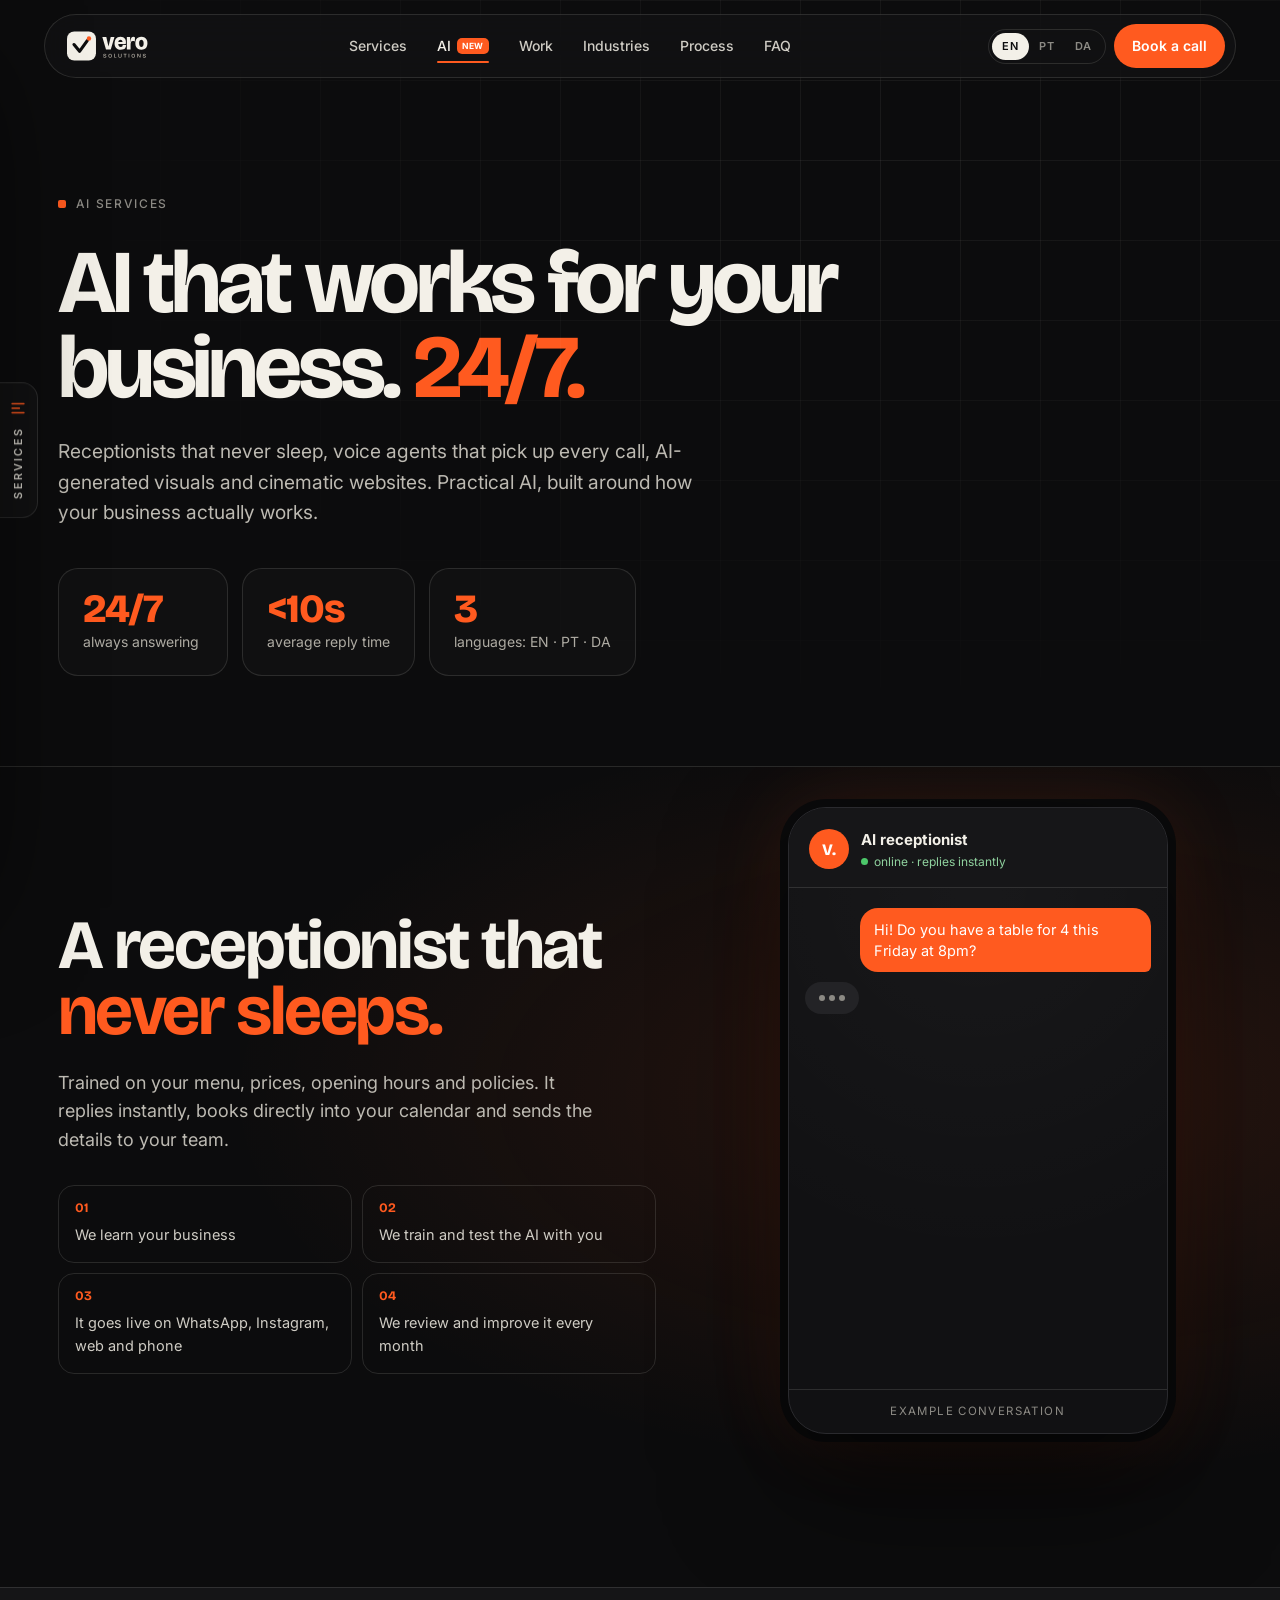
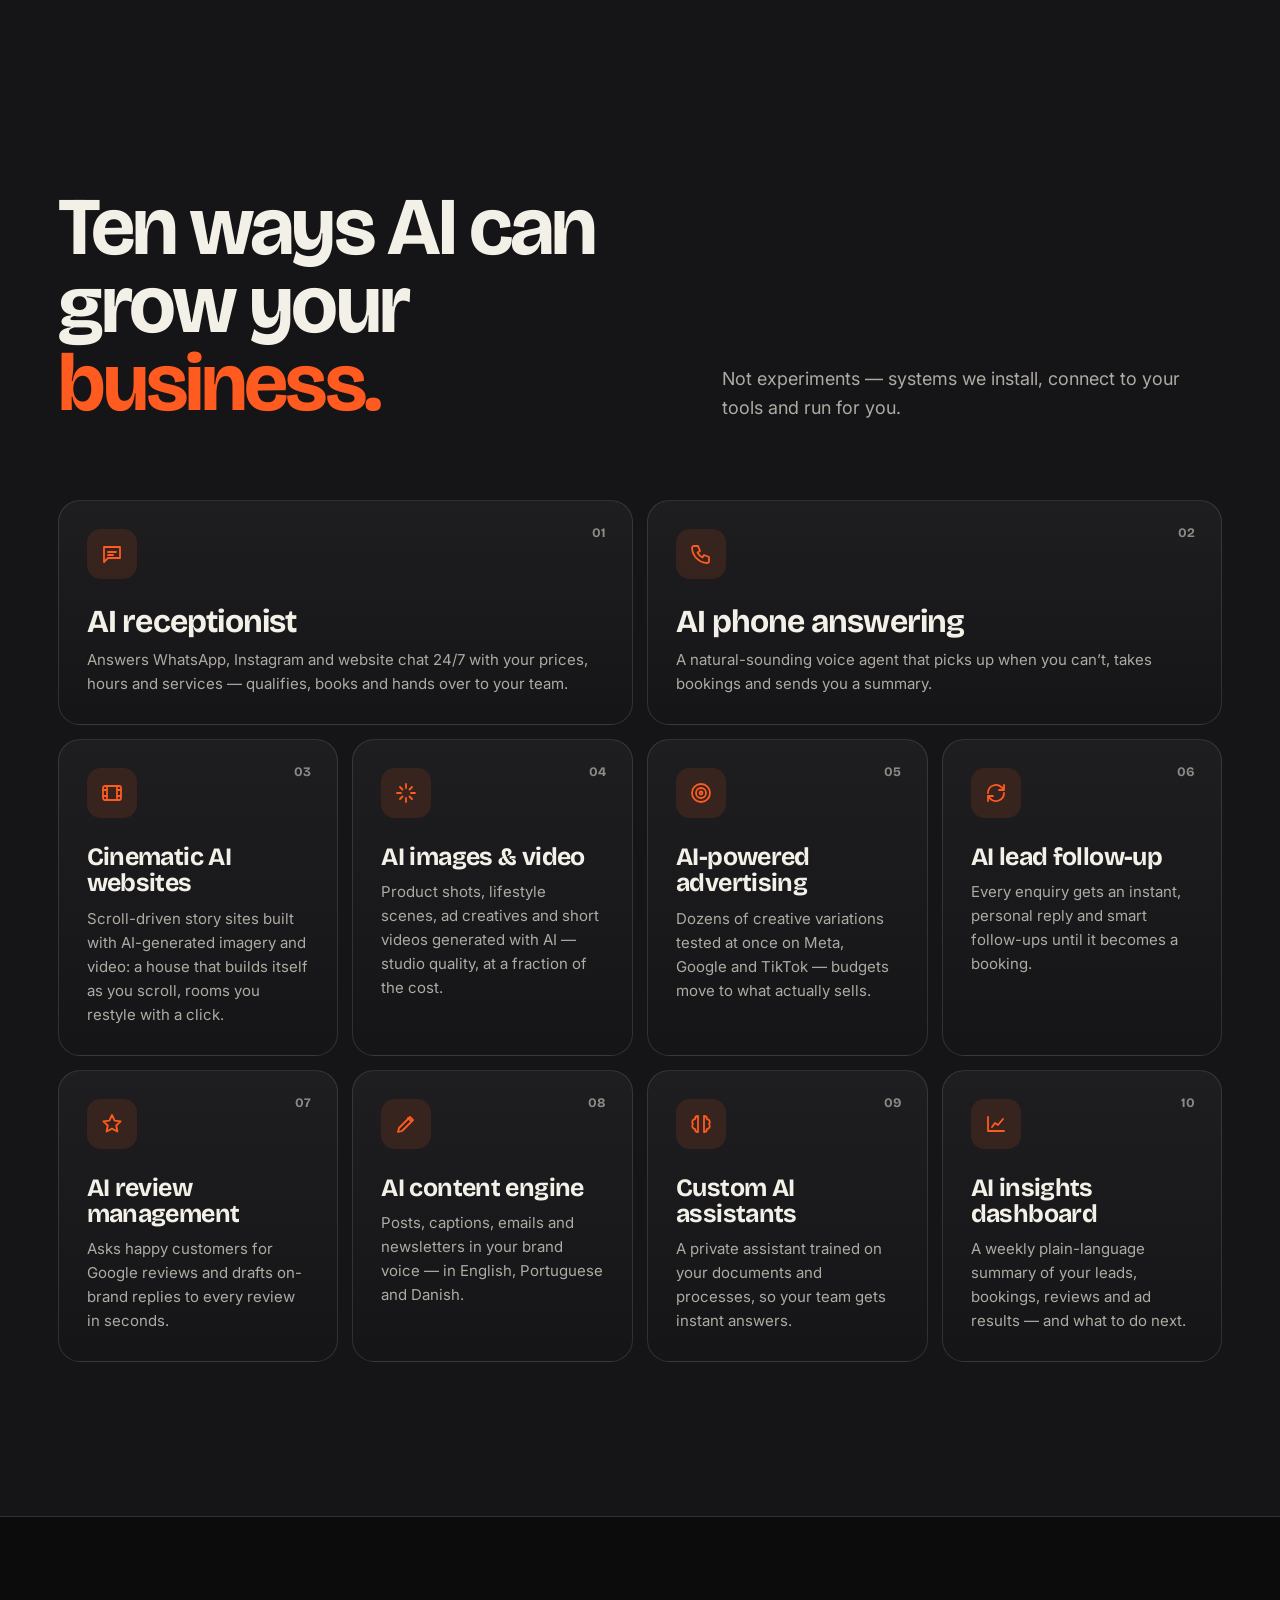
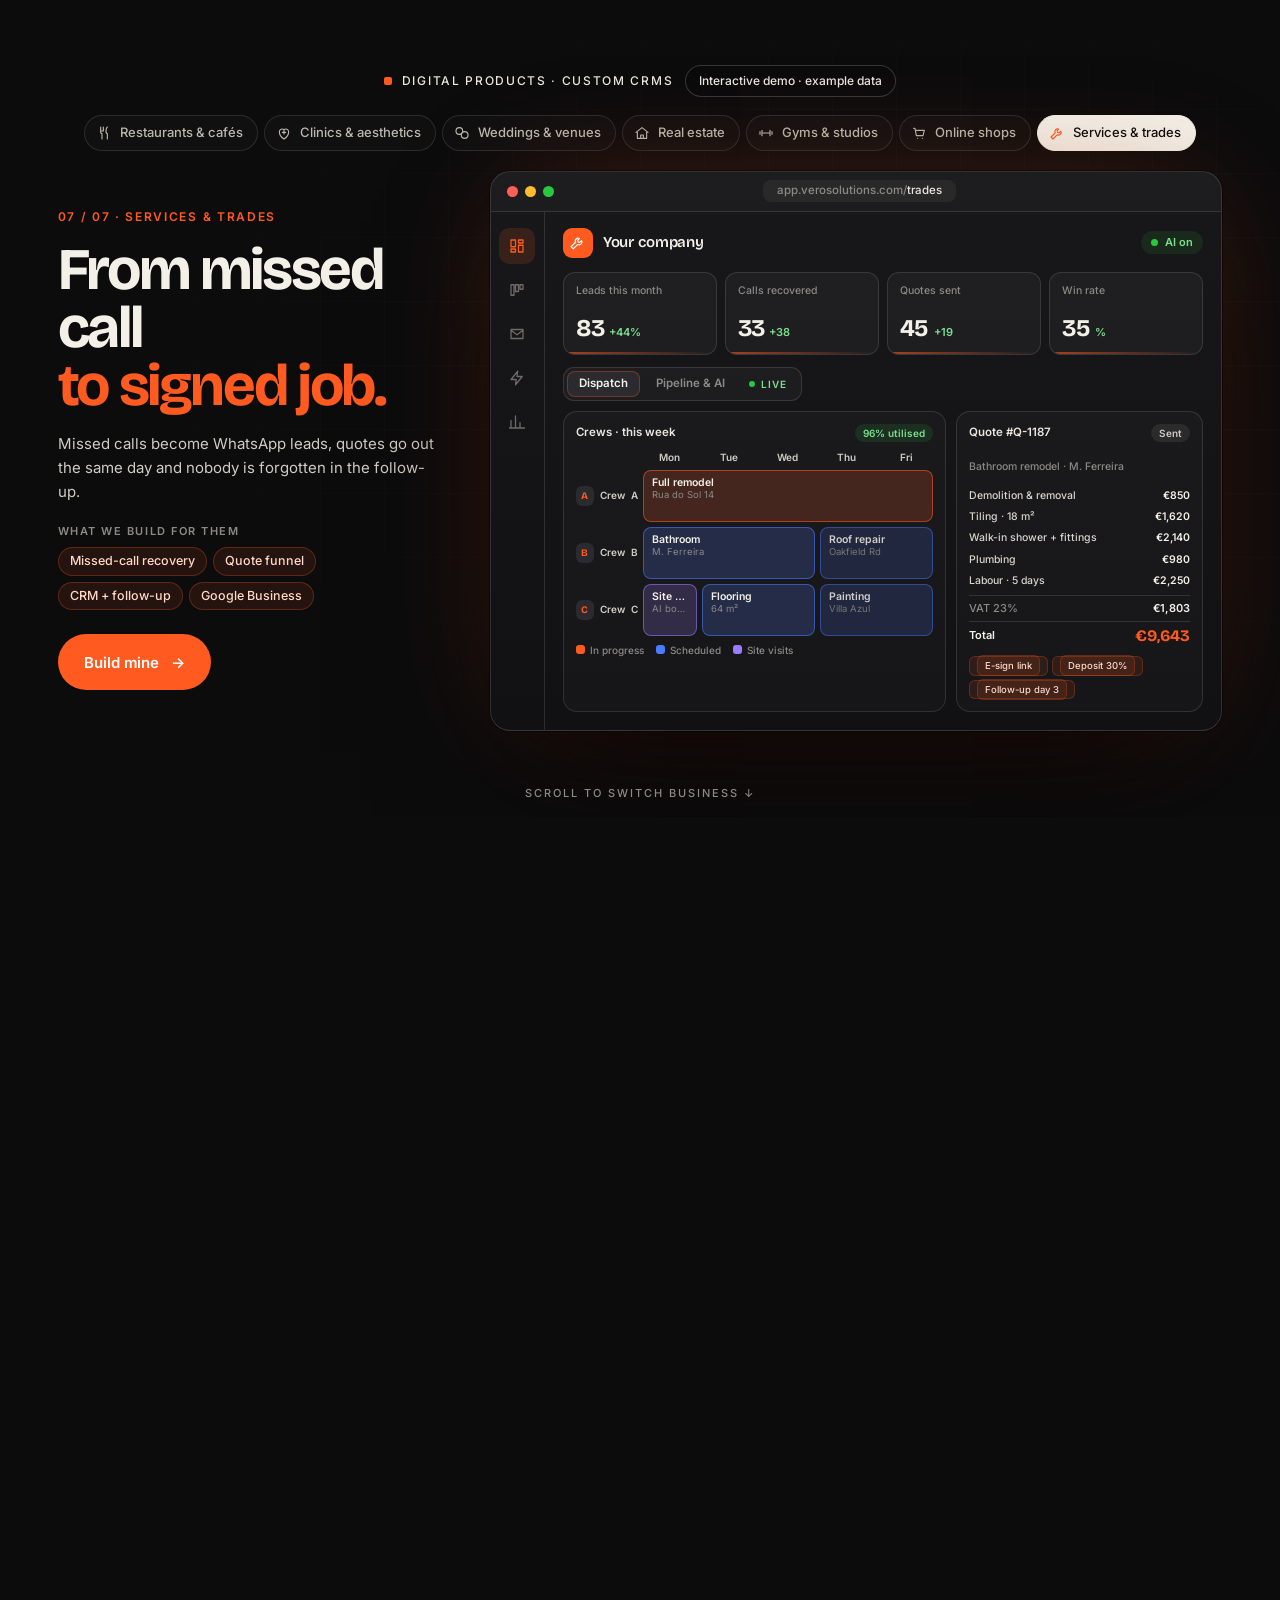
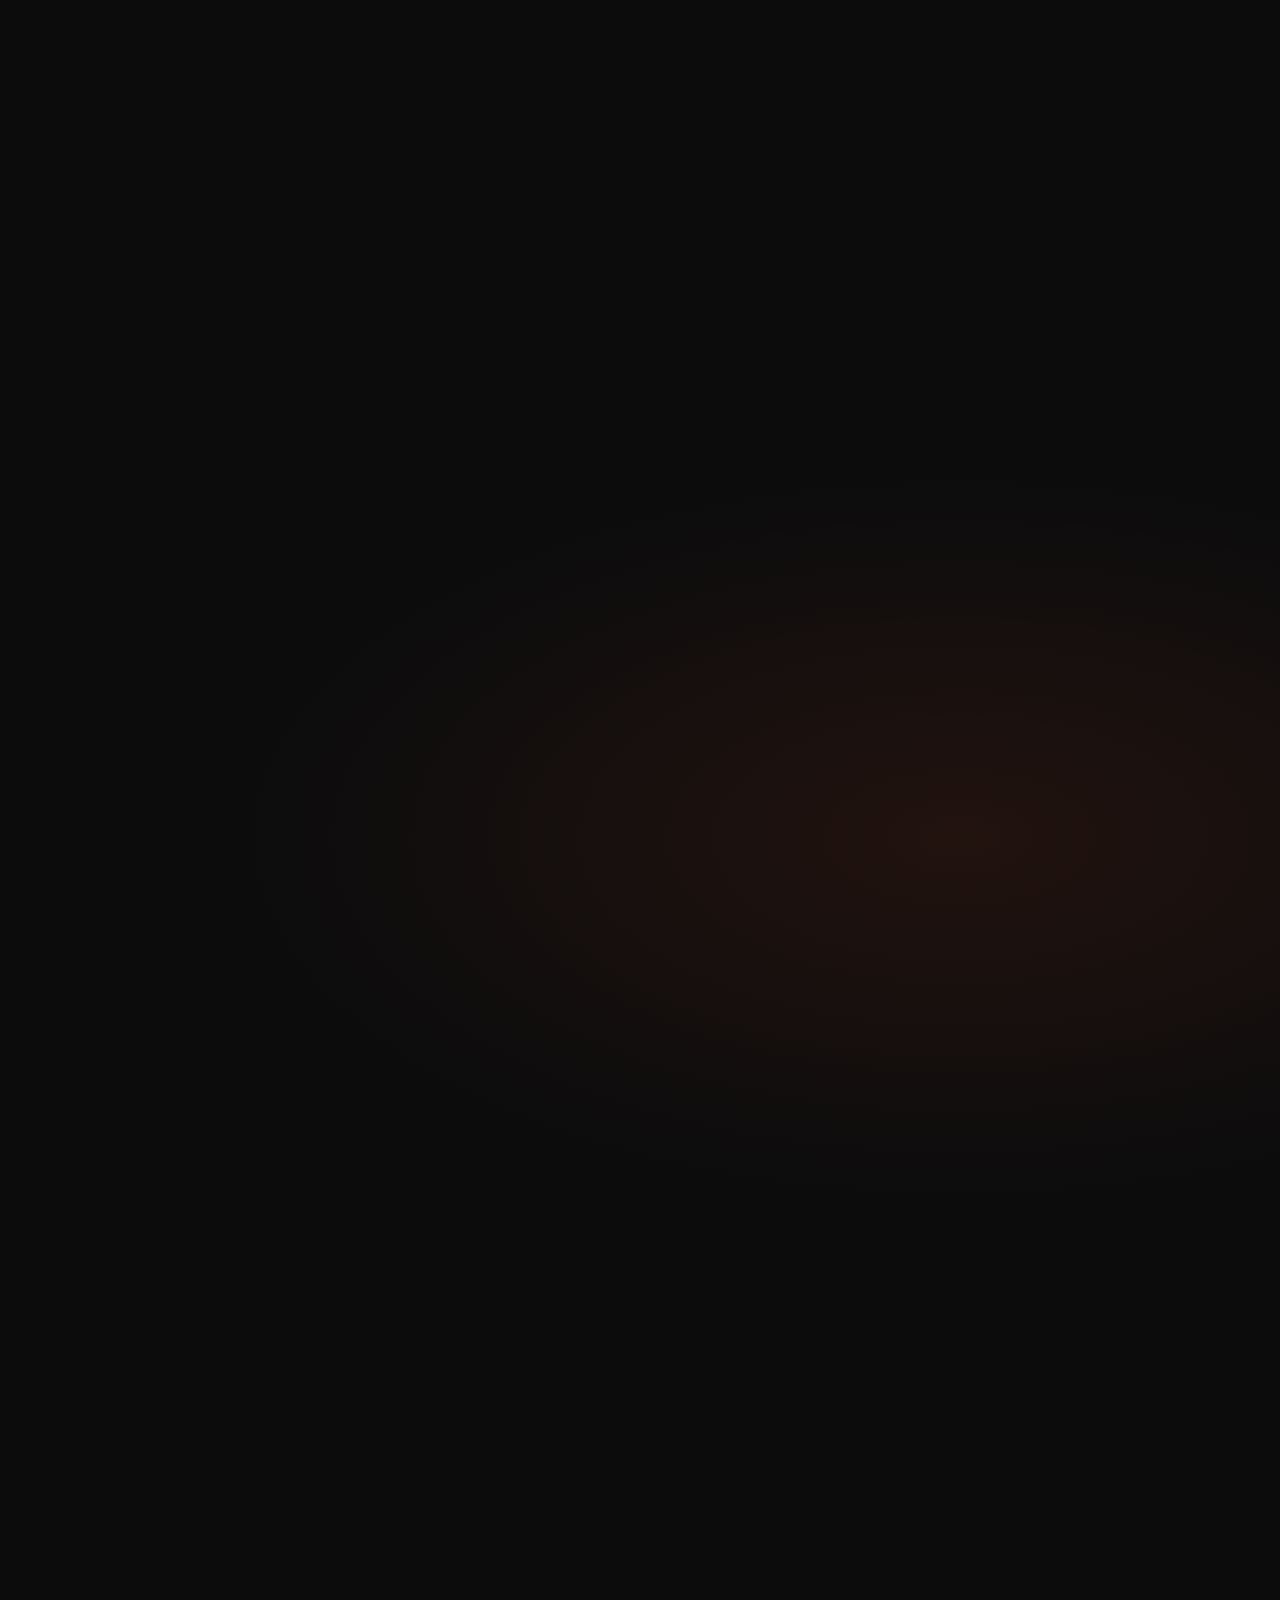
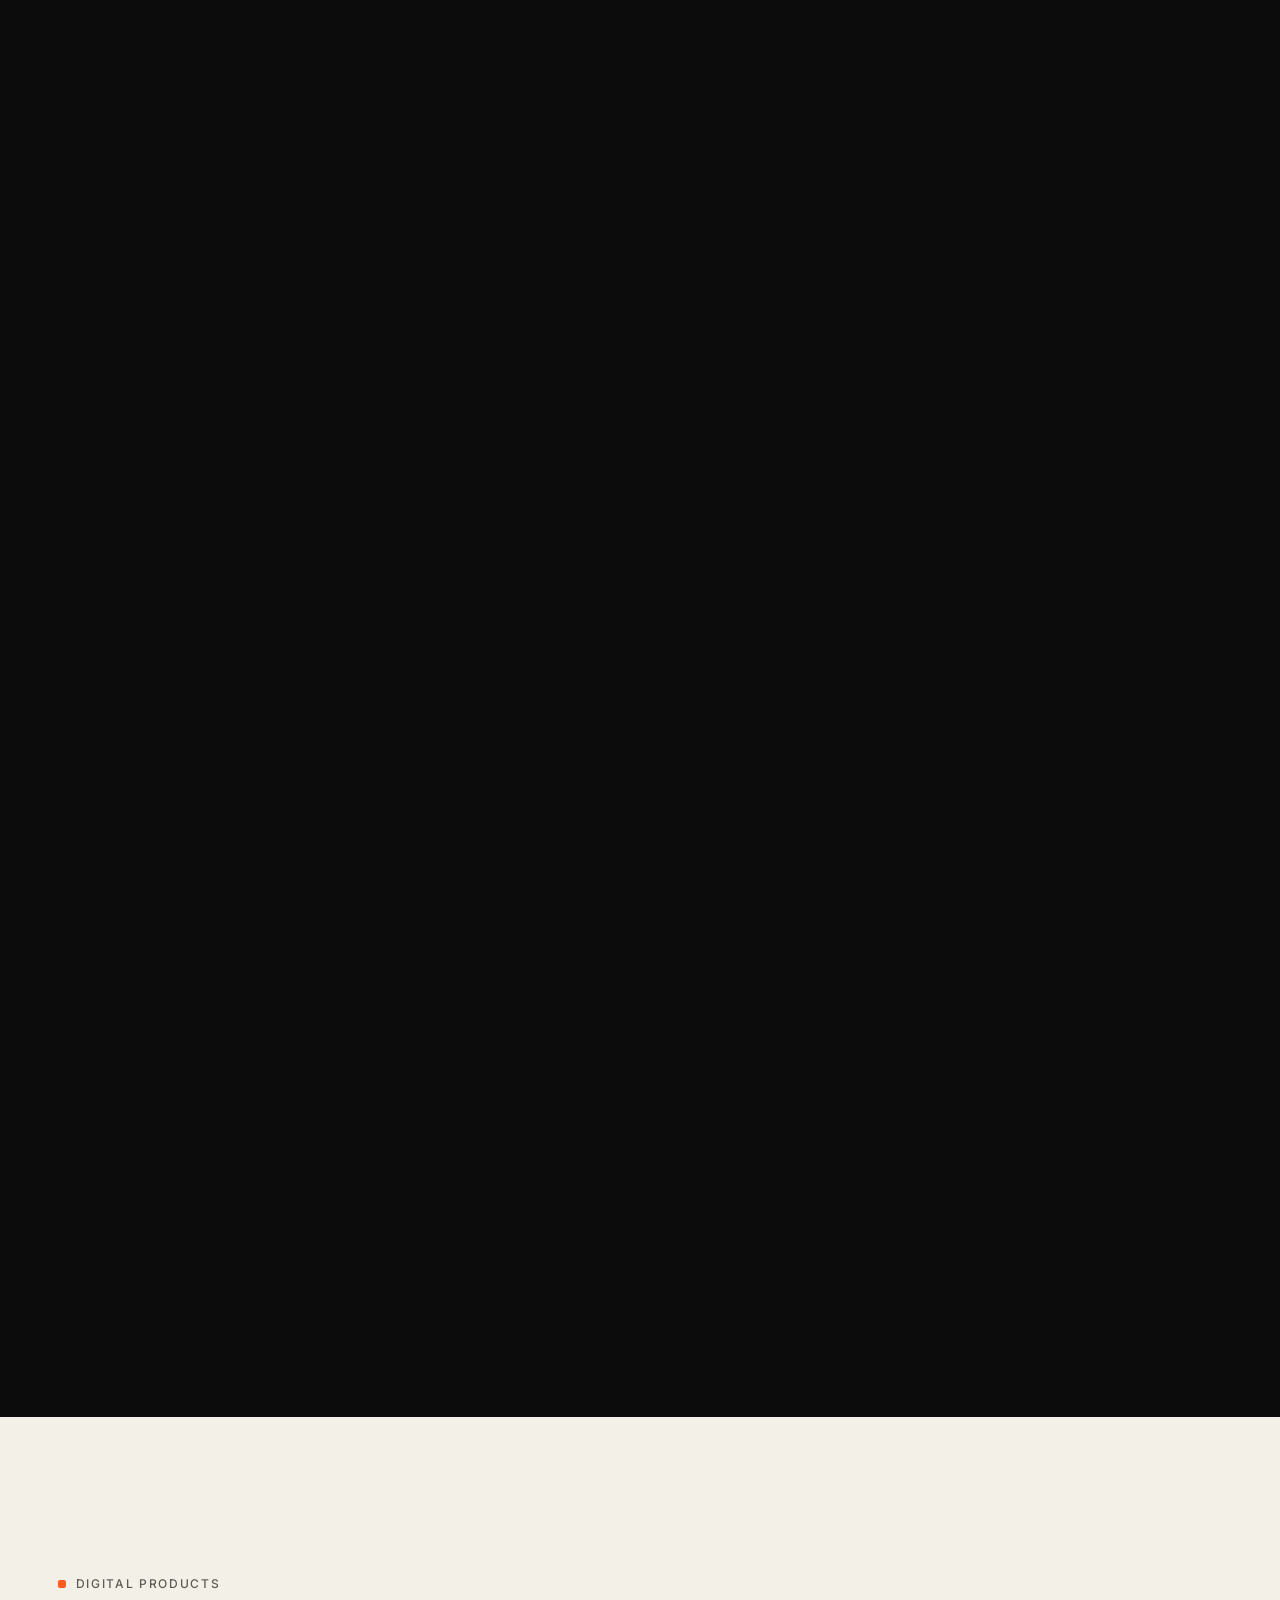
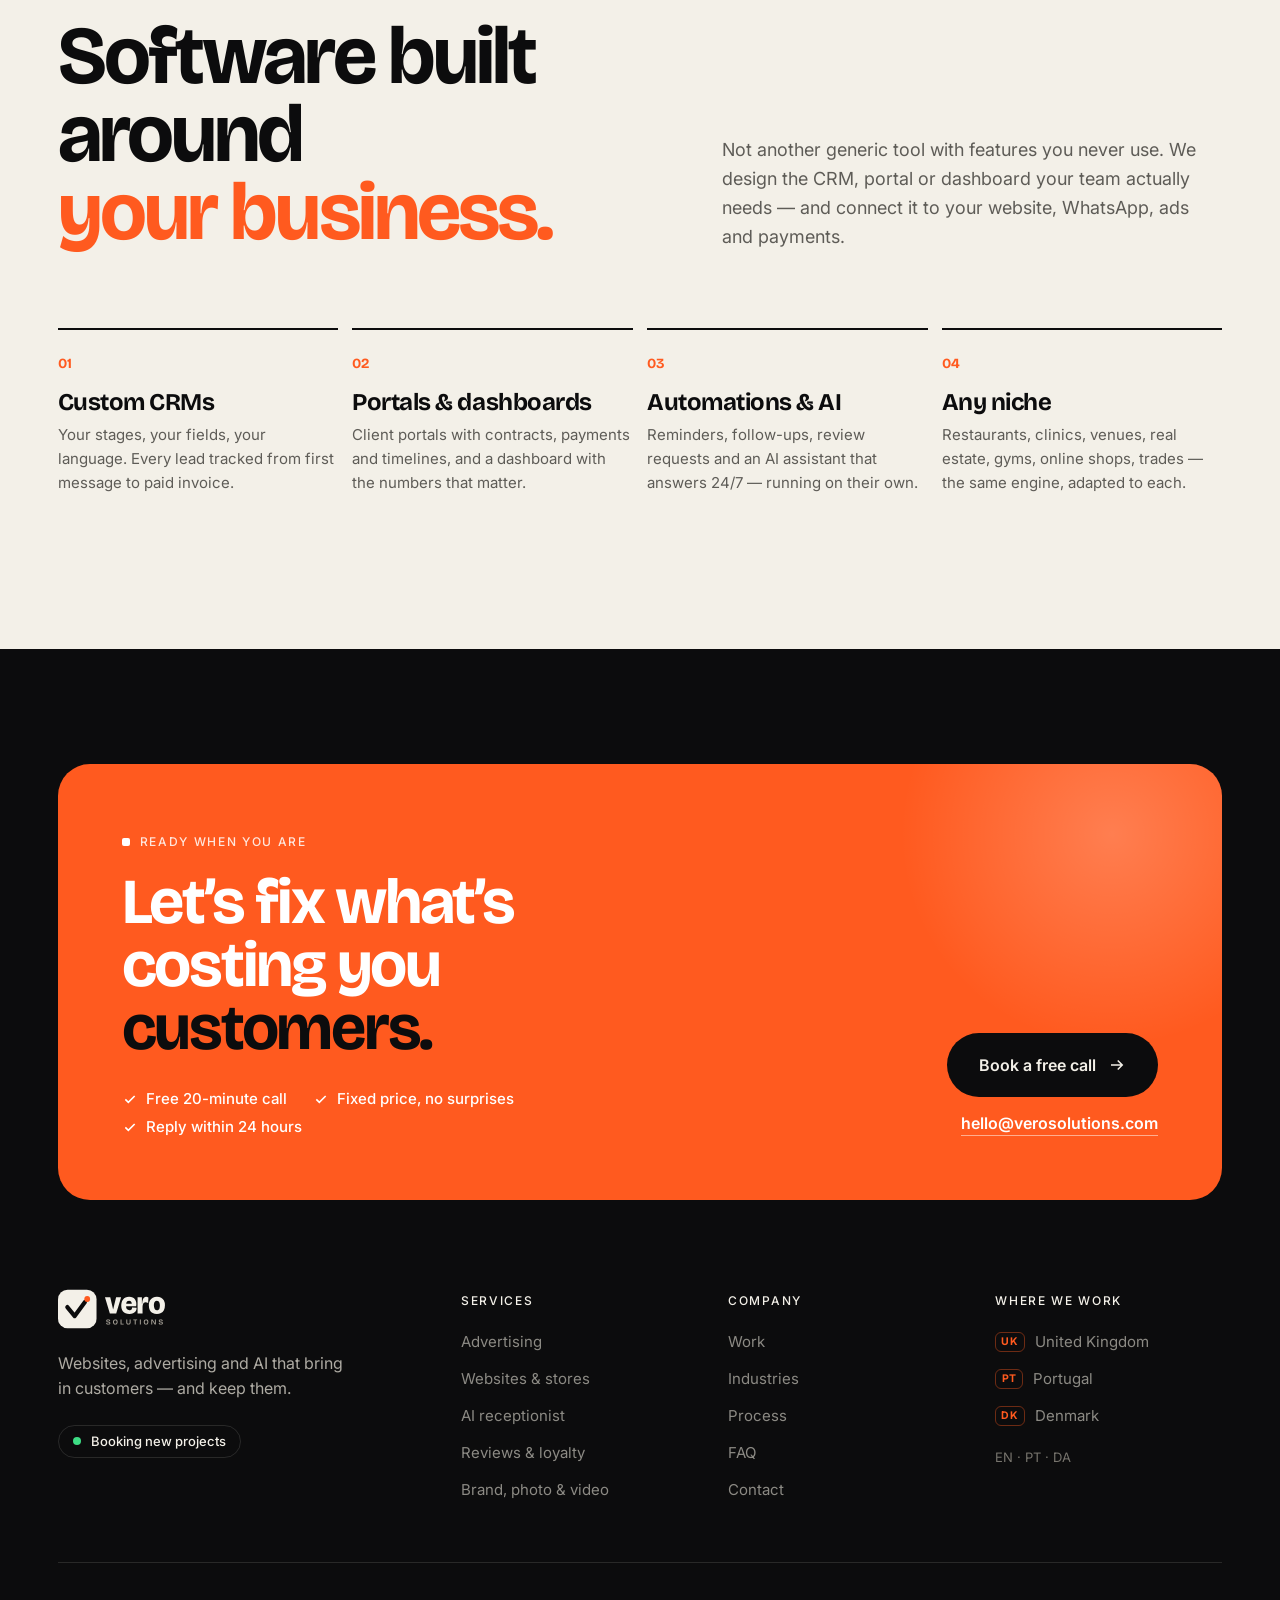
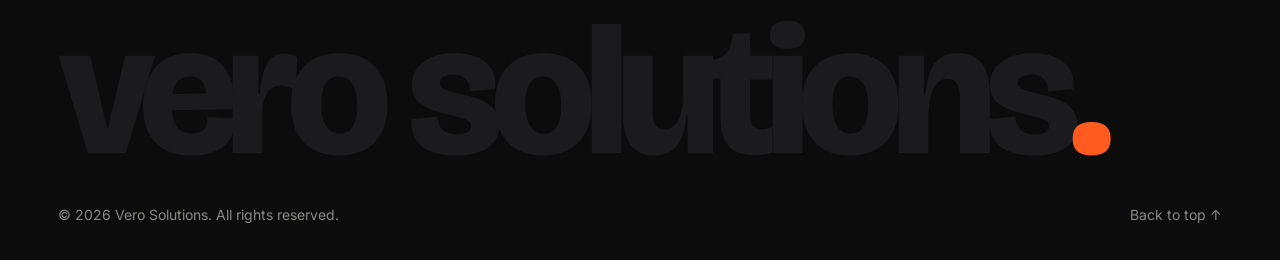
==== commit 416b151d: "feat(crm-demo): niche-specific CRM modules (floor plan, diary, event planner, buyer match, timetable" ====
--- a/ai.html
+++ b/ai.html
@@ -137,6 +137,6 @@
   </div>
 </footer>
 
-<script src="js/services-data.js"></script><script src="js/sidemenu.js"></script><script src="js/crm-demo.js"></script><script src="js/site.js"></script>
+<script src="js/services-data.js"></script><script src="js/sidemenu.js"></script><script src="js/crm-modules.js"></script><script src="js/crm-demo.js"></script><script src="js/site.js"></script>
 </body>
 </html>
--- a/css/site.css
+++ b/css/site.css
@@ -803,3 +803,183 @@
   .crm-top .hbadge{font-size:11px}
 }
 @media (prefers-reduced-motion:reduce){.crm-msg,.crm-card{animation:none!important;opacity:1}.crm-typing{display:none}}
+
+/* ---------- CRM demo · niche modules */
+.cm-sub{display:flex;align-items:center;gap:4px;margin-bottom:10px;padding:3px;border-radius:11px;background:rgba(255,255,255,.035);border:1px solid var(--line);width:max-content;max-width:100%}
+.cm-sub button{padding:7px 12px;border-radius:8px;font:600 11.5px/1 var(--b);color:var(--mute);transition:all .25s var(--e)}
+.cm-sub button.on{background:#2a2a2f;color:#f3f0e8;box-shadow:inset 0 0 0 1px rgba(255,90,31,.35)}
+.cm-live{display:flex;align-items:center;gap:6px;padding:0 10px 0 8px;font:600 10px/1 var(--b);letter-spacing:.12em;text-transform:uppercase;color:#7be08c}
+.cm-live i{width:6px;height:6px;border-radius:50%;background:#28c840;animation:crmping 2s infinite}
+.cm-view{animation:crmin .45s var(--e) both}
+.cm-grid{display:grid;grid-template-columns:1.55fr 1fr;gap:10px}
+.cm-rtcol{display:flex;flex-direction:column;gap:10px;min-width:0}
+.cm-p{padding:12px;border-radius:14px;background:rgba(255,255,255,.025);border:1px solid var(--line);min-width:0;position:relative}
+.cm-ph{display:flex;align-items:center;justify-content:space-between;gap:8px;margin-bottom:10px;font:600 11.5px/1.2 var(--b);color:#e9e6de}
+.cm-ph b{font-weight:600}
+.cm-mute{font:500 10.5px/1.2 var(--b);color:var(--mute)}
+.cm-chip{display:inline-flex;align-items:center;white-space:nowrap;padding:4px 8px;border-radius:999px;font:600 10px/1 var(--b);background:rgba(255,255,255,.07);color:#cfccc4}
+.cm-chip.g{background:rgba(40,200,64,.12);color:#7be08c}
+.cm-chip.warn{background:rgba(255,184,0,.12);color:#ffcf5a}
+.cm-chip.acc{background:rgba(255,90,31,.15);color:#ffb08f}
+.cm-chip.ping,.cm-prop.ping,.cm-cls.ping{animation:crmpulse 1.4s var(--e)}
+.cm-legend{display:flex;flex-wrap:wrap;gap:12px;margin-top:9px;font:500 10px/1 var(--b);color:var(--mute)}
+.cm-legend span{display:flex;align-items:center;gap:5px}
+.cm-legend i{width:9px;height:9px;border-radius:3px}
+.cm-legend .k{font-style:normal;font-weight:700;color:var(--acc)}
+.cm-kv{display:flex;align-items:center;gap:8px;padding:6px 0;border-top:1px solid var(--line);font:500 11px/1.2 var(--b);color:var(--mute)}
+.cm-kv b{margin-left:auto;color:#f3f0e8;font-weight:600}
+.cm-kv .cm-chip{flex:none}
+.cm-meter{position:relative;height:5px;border-radius:99px;background:rgba(255,255,255,.07);flex:1;min-width:40px}
+.cm-meter i{position:absolute;left:0;top:0;bottom:0;width:var(--w);border-radius:inherit;background:linear-gradient(90deg,#ffb800,var(--acc));transition:width .8s var(--e)}
+/* states (floor plan + legends) */
+.cm-view .free{--c:#3a3a40}.cm-view .booked{--c:#4b7bff}.cm-view .seated{--c:var(--acc)}.cm-view .bill{--c:#ffb800}.cm-view i.v{--c:#9b7bff}
+.cm-legend i.free,.cm-legend i.booked,.cm-legend i.seated,.cm-legend i.bill,.cm-legend i.v{background:var(--c)}
+/* restaurant */
+.cm-floor{position:relative;height:196px;border-radius:10px;background:radial-gradient(circle at 30% 40%,rgba(255,255,255,.03),transparent 70%),repeating-linear-gradient(0deg,rgba(255,255,255,.025) 0 1px,transparent 1px 22px),repeating-linear-gradient(90deg,rgba(255,255,255,.025) 0 1px,transparent 1px 22px);border:1px dashed rgba(243,240,232,.1)}
+.cm-tb{position:absolute;display:flex;flex-direction:column;align-items:center;justify-content:center;width:13%;height:30%;border-radius:10px;background:color-mix(in srgb,var(--c) 22%,#17171a);border:1.5px solid var(--c);transition:background .5s,border-color .5s,transform .5s var(--e)}
+.cm-tb.r{border-radius:50%;width:12.5%;aspect-ratio:1;height:auto}
+.cm-tb.l{width:20%;height:24%}
+.cm-tb b{font:700 12px/1 var(--d);color:#f3f0e8}
+.cm-tb small{font:500 9px/1.1 var(--b);color:#cfccc4;margin-top:2px;white-space:nowrap}
+.cm-tb.seated{box-shadow:0 0 18px -4px rgba(255,90,31,.7)}
+.cm-tb.flip{transform:scale(1.12)}
+.cm-zone{position:absolute;padding:4px 8px;font:600 9px/1 var(--b);letter-spacing:.1em;text-transform:uppercase;color:var(--mute)}
+.cm-list{display:flex;flex-direction:column}
+.cm-row{display:flex;align-items:center;gap:8px;padding:6px 0;border-top:1px solid var(--line)}
+.cm-row:first-child{border-top:0;padding-top:0}
+.cm-row time,.cm-hist time,.cm-route time,.cm-run time{font:600 10.5px/1 var(--b);color:var(--acc);min-width:32px}
+.cm-row>div{flex:1;min-width:0}
+.cm-row b{display:block;font:600 11.5px/1.2 var(--b)}
+.cm-row small{display:block;font:400 10px/1.3 var(--b);color:var(--mute);white-space:nowrap;overflow:hidden;text-overflow:ellipsis}
+.cm-bars{display:flex;align-items:flex-end;gap:5px;height:44px;margin-top:8px;padding-top:6px;border-top:1px solid var(--line)}
+.cm-bars i{flex:1;height:var(--h);border-radius:4px 4px 2px 2px;background:linear-gradient(180deg,var(--acc),rgba(255,90,31,.25));position:relative;animation:cmgrow .9s var(--e) both}
+.cm-bars em{position:absolute;bottom:-12px;left:0;right:0;text-align:center;font:500 8.5px/1 var(--b);font-style:normal;color:var(--mute)}
+.cm-bars{margin-bottom:10px}
+@keyframes cmgrow{from{height:0}}
+/* clinic */
+.cm-cal{position:relative;display:grid;grid-template-columns:34px repeat(3,1fr);gap:5px;height:210px}
+.cm-hrs{position:relative;margin-top:22px}
+.cm-hrs span{position:absolute;left:0;transform:translateY(-50%);font:500 9px/1 var(--b);color:var(--mute)}
+.cm-calc{display:flex;flex-direction:column;min-width:0}
+.cm-calh{height:22px;font:600 10.5px/1 var(--b);color:#cfccc4;white-space:nowrap;overflow:hidden;text-overflow:ellipsis}
+.cm-calb{position:relative;flex:1;border-radius:8px;background:repeating-linear-gradient(180deg,rgba(255,255,255,.035) 0 1px,transparent 1px 20%)}
+.cm-ap{position:absolute;left:2px;right:2px;padding:4px 6px;border-radius:7px;background:#232328;border-left:3px solid #4b7bff;overflow:hidden;animation:crmin .5s var(--e) both}
+.cm-ap.sel{background:rgba(255,90,31,.16);border-left-color:var(--acc)}
+.cm-ap.open{background:transparent;border:1px dashed rgba(155,123,255,.6);border-left-width:1px}
+.cm-ap.open b{color:#bfa9ff}
+.cm-ap.filled{background:rgba(40,200,64,.12);border:0;border-left:3px solid #28c840;animation:crmpulse 1.4s var(--e)}
+.cm-ap b{display:block;font:600 10px/1.2 var(--b);white-space:nowrap;overflow:hidden;text-overflow:ellipsis}
+.cm-ap small{display:block;font:400 9.5px/1.2 var(--b);color:var(--mute);white-space:nowrap}
+.cm-ap em{font-style:normal;color:var(--acc);font-weight:700}
+.cm-now{position:absolute;left:34px;right:0;height:0;border-top:1.5px solid #ff4d4d;z-index:2;pointer-events:none}
+.cm-now i{position:absolute;left:-4px;top:-4.5px;width:7px;height:7px;border-radius:50%;background:#ff4d4d}
+.cm-who{display:flex;align-items:center;gap:10px;margin-bottom:9px}
+.cm-ava{width:34px;height:34px;border-radius:50%;display:grid;place-items:center;background:linear-gradient(135deg,var(--acc),#ffb800);font:700 12px/1 var(--d);color:#fff}
+.cm-who b{display:block;font:600 13px/1.2 var(--b)}
+.cm-who small{font:400 10.5px/1.2 var(--b);color:var(--mute)}
+.cm-tags{display:flex;flex-wrap:wrap;gap:5px;margin-bottom:9px}
+.cm-hist div{display:flex;align-items:center;gap:8px;padding:5px 0;font:500 11px/1.2 var(--b)}
+.cm-hist span{flex:1;color:#d9d5cb}
+.cm-hist b{color:#f3f0e8;font-weight:600}
+/* weddings */
+.cm-run{position:relative}
+.cm-step{display:flex;align-items:center;gap:10px;padding:7px 0;position:relative}
+.cm-step i{position:relative;width:11px;height:11px;border-radius:50%;border:2px solid #4a4a50;flex:none;z-index:1;background:#141416}
+.cm-step:not(:last-child) i::after{content:"";position:absolute;left:50%;top:9px;width:2px;height:30px;transform:translateX(-50%);background:#2e2e33}
+.cm-step.done i{background:#28c840;border-color:#28c840}
+.cm-step.now i{border-color:var(--acc);box-shadow:0 0 0 4px rgba(255,90,31,.2)}
+.cm-step b{display:block;font:600 11.5px/1.2 var(--b)}
+.cm-step small{font:400 10px/1.2 var(--b);color:var(--mute)}
+.cm-step.now small{color:#ffb08f}
+.cm-rsvp{display:flex;align-items:center;gap:12px}
+.cm-rsvp svg{width:58px;height:58px;transform:rotate(-90deg);flex:none}
+.cm-rsvp circle{fill:none;stroke-width:3.4}
+.cm-rsvp .bg{stroke:rgba(255,255,255,.08)}
+.cm-rsvp .fg{stroke:var(--acc);stroke-linecap:round;stroke-dasharray:calc(var(--p) * .974) 100;transition:stroke-dasharray .8s var(--e)}
+.cm-rsvp b{font:700 22px/1 var(--d)}
+.cm-rsvp small{display:block;font:400 10px/1.3 var(--b);color:var(--mute)}
+.cm-stack{display:flex;height:8px;border-radius:99px;overflow:hidden;gap:2px;margin-bottom:6px}
+.cm-stack i{width:var(--w);background:var(--acc)}
+.cm-stack i:nth-child(2){background:#ff8a4f}.cm-stack i:nth-child(3){background:#ffb800}.cm-stack i:nth-child(4){background:#9b7bff}.cm-stack i:nth-child(5){background:#3a3a40}
+.cm-stackl{display:flex;gap:10px;font:500 9.5px/1 var(--b);color:var(--mute);margin-bottom:6px}
+/* real estate */
+.cm-props{display:grid;grid-template-columns:repeat(3,1fr);gap:8px}
+.cm-prop{border-radius:11px;overflow:hidden;background:#1d1d21;border:1px solid rgba(243,240,232,.08)}
+.cm-img{position:relative;height:92px;background:linear-gradient(180deg,#7bb7e0 0%,#cfe6f2 46%,#e8d3b4 47%,#c9a879 100%)}
+.cm-img::before{content:"";position:absolute;left:18%;bottom:14%;width:56%;height:46%;background:#f3f0e8;clip-path:polygon(0 35%,50% 0,100% 35%,100% 100%,0 100%);box-shadow:inset 0 -10px 0 rgba(0,0,0,.06)}
+.cm-img::after{content:"";position:absolute;left:38%;bottom:14%;width:12%;height:20%;background:#3b3b40;box-shadow:24px -12px 0 -2px #6fa8d6}
+.cm-img.b{background:linear-gradient(180deg,#f4a76b 0%,#ffd7a8 46%,#7aa36a 47%,#4d7a43 100%)}
+.cm-img.c{background:linear-gradient(180deg,#9bb4d1 0%,#dfe7f0 46%,#b8b2a6 47%,#8f897c 100%)}
+.cm-match{position:absolute;top:7px;right:7px;width:38px;height:38px;border-radius:50%;display:grid;place-items:center;background:conic-gradient(var(--acc) calc(var(--p) * 1%),rgba(0,0,0,.45) 0);z-index:1}
+.cm-match::before{content:"";position:absolute;inset:3px;border-radius:50%;background:#141416}
+.cm-match b{position:relative;font:700 10px/1 var(--d);color:#fff}
+.cm-pi{padding:8px 9px 9px}
+.cm-pi small{font:500 9.5px/1 var(--b);color:var(--mute);text-transform:uppercase;letter-spacing:.08em}
+.cm-pi>b{display:block;font:700 15px/1.2 var(--d);margin-top:3px}
+.cm-pi>span{display:block;font:400 10px/1.3 var(--b);color:#cfccc4}
+.cm-pi div{display:flex;flex-wrap:wrap;gap:4px;margin-top:6px}
+.cm-pi em{font:500 9px/1 var(--b);font-style:normal;padding:3px 6px;border-radius:99px;background:rgba(255,255,255,.07);color:#d9d5cb}
+.cm-route div{display:flex;align-items:center;gap:8px;padding:4px 0;font:500 11px/1.2 var(--b)}
+.cm-route i{width:7px;height:7px;border-radius:50%;background:var(--acc);box-shadow:0 0 0 3px rgba(255,90,31,.18)}
+.cm-sent{margin-top:8px;white-space:normal;line-height:1.3}
+/* gym */
+.cm-tt{display:grid;grid-template-columns:34px repeat(6,1fr);gap:4px}
+.cm-tth{font:600 10px/1 var(--b);color:#cfccc4;text-align:center;padding-bottom:3px}
+.cm-tth.t{text-align:left;color:var(--mute);font-weight:500;align-self:center}
+.cm-cls{padding:5px 6px;border-radius:7px;background:#1f1f23;border:1px solid rgba(243,240,232,.07);min-width:0}
+.cm-cls b{display:block;font:600 10px/1.1 var(--b)}
+.cm-cls i{display:block;height:3px;border-radius:9px;margin:4px 0 3px;background:linear-gradient(90deg,var(--acc) var(--f),rgba(255,255,255,.08) 0);transition:background .6s}
+.cm-cls small{display:block;font:400 8.5px/1.1 var(--b);color:var(--mute);white-space:nowrap;overflow:hidden;text-overflow:ellipsis}
+.cm-cls.full{border-color:rgba(255,90,31,.4);background:rgba(255,90,31,.08)}
+.cm-cls.full small{color:#ffb08f}
+.cm-cls.off{background:transparent;border-style:dashed}
+.cm-heat{display:grid;grid-template-columns:repeat(12,1fr);gap:2px;margin-top:10px}
+.cm-heat i{height:7px;border-radius:2px;background:var(--acc)}
+.cm-heat small{grid-column:1/-1;font:500 9.5px/1 var(--b);color:var(--mute);margin-top:4px}
+.cm-risk{display:grid;grid-template-columns:1fr 70px auto;align-items:center;gap:8px;padding:6px 0;border-top:1px solid var(--line)}
+.cm-risk:first-of-type{border-top:0;padding-top:0}
+.cm-risk b{display:block;font:600 11px/1.2 var(--b)}
+.cm-risk small{font:400 9.5px/1.2 var(--b);color:var(--mute)}
+.cm-risk .cm-meter em{position:absolute;right:0;top:-12px;font:600 9px/1 var(--b);font-style:normal;color:#ffb08f}
+/* shop */
+.cm-big{font:700 15px/1 var(--d)!important}
+.cm-big em{font:600 10px/1 var(--b);font-style:normal;color:#7be08c}
+.cm-chart{width:100%;height:76px;display:block}
+.cm-chart .ln{stroke-dasharray:1000;stroke-dashoffset:1000;animation:cmdraw 1.6s var(--e) .2s forwards}
+@keyframes cmdraw{to{stroke-dashoffset:0}}
+.cm-chan{display:grid;grid-template-columns:repeat(4,1fr);gap:6px;margin:8px 0 6px}
+.cm-chan span{position:relative;padding-top:7px;font:500 10px/1.2 var(--b);color:var(--mute)}
+.cm-chan i{position:absolute;top:0;left:0;height:3px;width:var(--w);max-width:100%;border-radius:9px;background:var(--acc)}
+.cm-chan b{color:#f3f0e8}
+.cm-ords{display:flex;flex-direction:column}
+.cm-ord{display:grid;grid-template-columns:44px 1fr 24px 44px auto;align-items:center;gap:8px;padding:5px 0;border-top:1px solid var(--line);font:500 10.5px/1.2 var(--b);color:#d9d5cb}
+.cm-ord b{color:#f3f0e8;font-weight:600}
+.cm-ord em{font-style:normal;color:var(--mute);font-size:9.5px}
+.cm-ord.new{animation:cmnew 1.2s var(--e)}
+@keyframes cmnew{0%{opacity:0;transform:translateY(-8px);background:rgba(255,90,31,.25)}100%{opacity:1;transform:none;background:transparent}}
+.cm-stock{display:grid;grid-template-columns:1fr 22px auto;align-items:center;gap:8px;padding:5px 0;border-top:1px solid var(--line)}
+.cm-stock:first-of-type{border-top:0;padding-top:0}
+.cm-stock b{display:block;font:600 10.5px/1.2 var(--b);margin-bottom:4px}
+.cm-stock em{font:700 12px/1 var(--d);font-style:normal;text-align:right}
+.cm-flow{display:grid;grid-template-columns:1fr auto 40px;gap:8px;align-items:center;padding:5px 0;border-top:1px solid var(--line);font:500 10.5px/1.2 var(--b);color:var(--mute)}
+.cm-flow:first-of-type{border-top:0;padding-top:0}
+.cm-flow b{color:#f3f0e8;font-weight:600}
+.cm-flow b:last-child{text-align:right;color:#7be08c}
+.cm-flow em{font-style:normal;color:#f3f0e8}
+/* trades */
+.cm-disp{display:grid;grid-template-columns:62px repeat(5,1fr);grid-template-rows:auto repeat(3,52px);gap:5px}
+.cm-crew{grid-column:1;display:flex;align-items:center;gap:6px;font:600 10px/1.1 var(--b);color:#cfccc4}
+.cm-crew i{width:20px;height:20px;border-radius:6px;display:grid;place-items:center;background:#2a2a2f;font:700 10px/1 var(--d);font-style:normal;color:var(--acc)}
+.cm-job{padding:6px 8px;border-radius:8px;background:color-mix(in srgb,var(--c) 18%,#1b1b1f);border:1px solid color-mix(in srgb,var(--c) 55%,transparent);min-width:0;animation:crmin .5s var(--e) both}
+.cm-job.a{--c:var(--acc)}.cm-job.b{--c:#4b7bff}.cm-job.c{--c:#4b7bff;opacity:.85}.cm-job.v{--c:#9b7bff}
+.cm-job b{display:block;font:600 10.5px/1.2 var(--b);white-space:nowrap;overflow:hidden;text-overflow:ellipsis}
+.cm-job small{display:block;font:400 9.5px/1.2 var(--b);color:var(--mute);white-space:nowrap;overflow:hidden;text-overflow:ellipsis}
+.cm-q{margin:8px 0 4px}
+.cm-q div{display:flex;justify-content:space-between;gap:8px;padding:4px 0;font:500 10.5px/1.25 var(--b);color:#d9d5cb}
+.cm-q b{color:#f3f0e8;font-weight:600;white-space:nowrap}
+.cm-tot b{font:700 16px/1 var(--d);color:var(--acc)}
+.cm-tot span{color:#f3f0e8;font-weight:600}
+.cm-qa{display:flex;flex-wrap:wrap;gap:4px;margin-top:6px}
+.cm-qa span{padding:4px 7px;border-radius:6px;background:rgba(255,90,31,.1);border:1px solid rgba(255,90,31,.25);font:500 9.5px/1 var(--b);color:#ffd8c8}
+@media (max-width:1000px){.cm-grid{grid-template-columns:1fr}.cm-props{grid-template-columns:repeat(3,minmax(0,1fr))}}
+@media (max-width:640px){.cm-props{grid-template-columns:1fr 1fr}.cm-prop:nth-child(3){display:none}.cm-ord{grid-template-columns:40px 1fr 40px auto}.cm-ord em{display:none}.cm-tt{grid-template-columns:30px repeat(6,minmax(0,1fr))}.cm-cls small{display:none}.cm-disp{grid-template-columns:44px repeat(5,minmax(0,1fr))}.cm-crew{font-size:0}.cm-crew i{font-size:10px}}
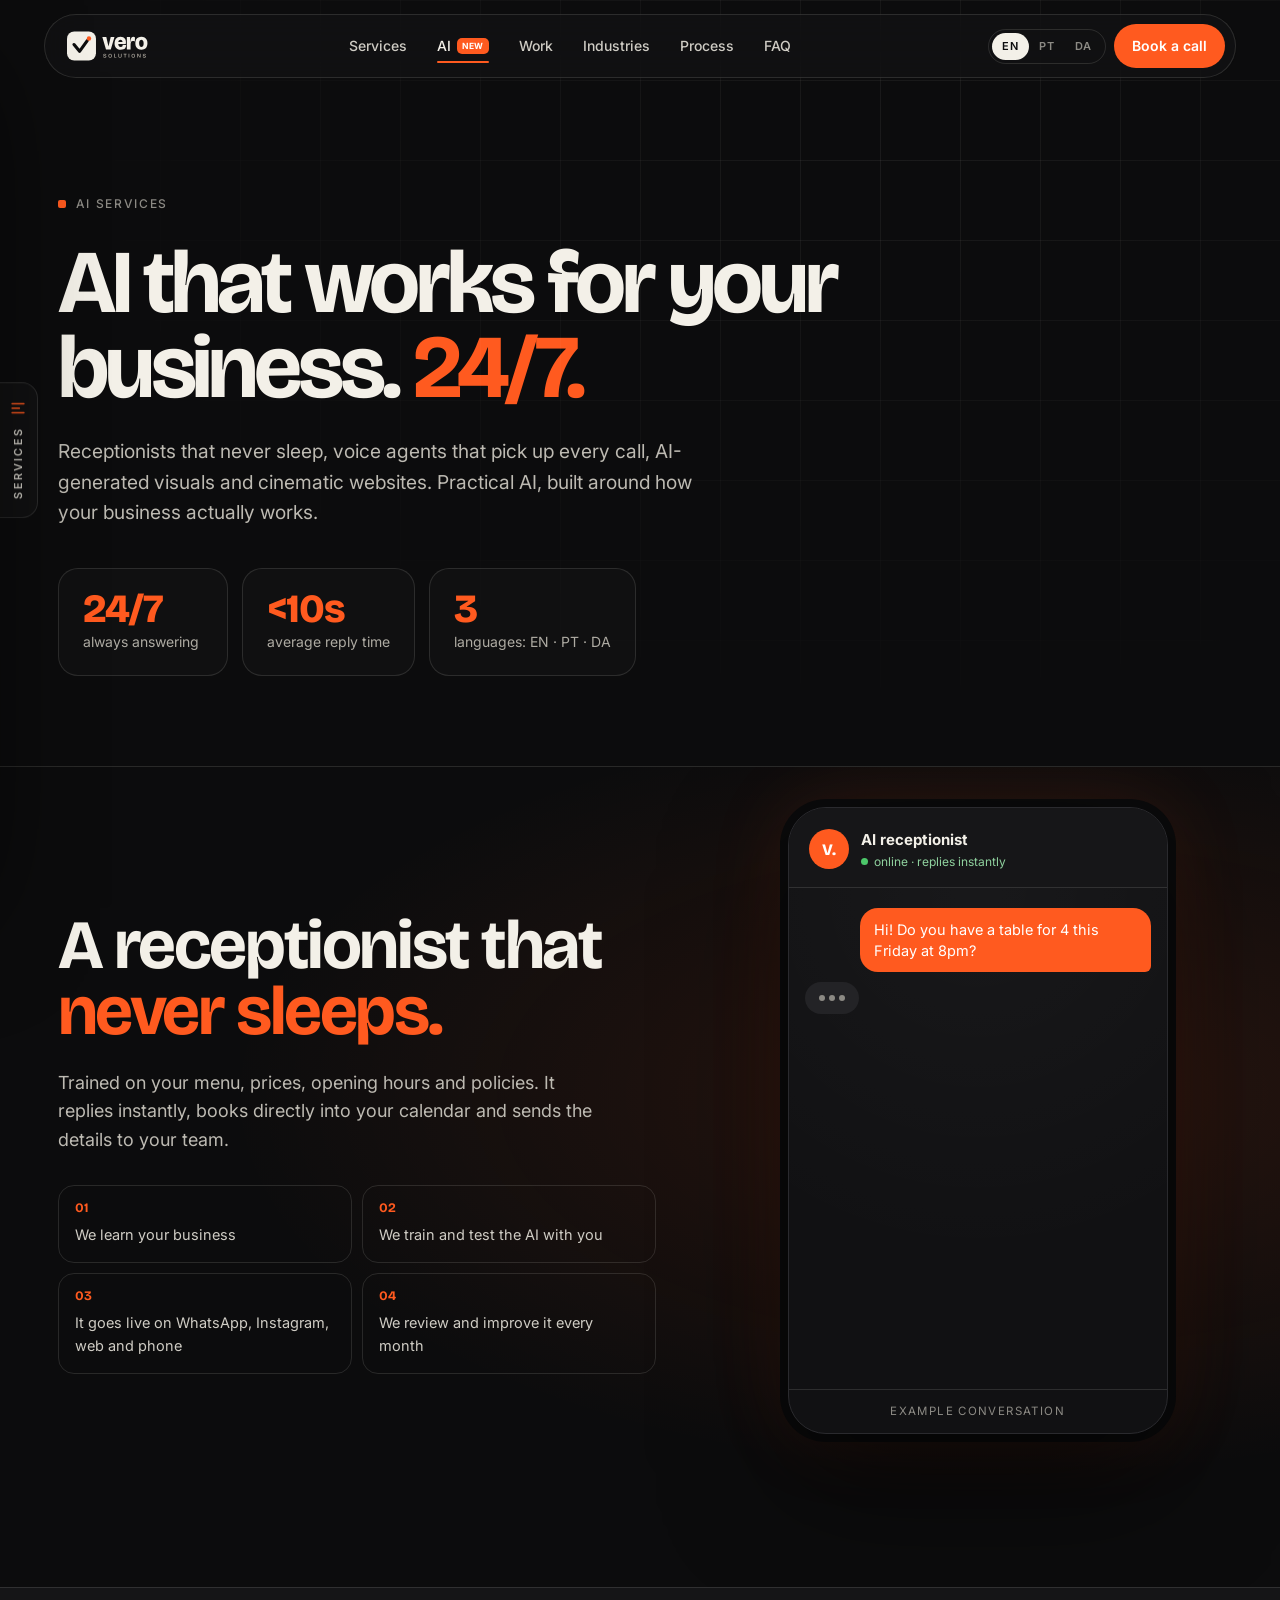
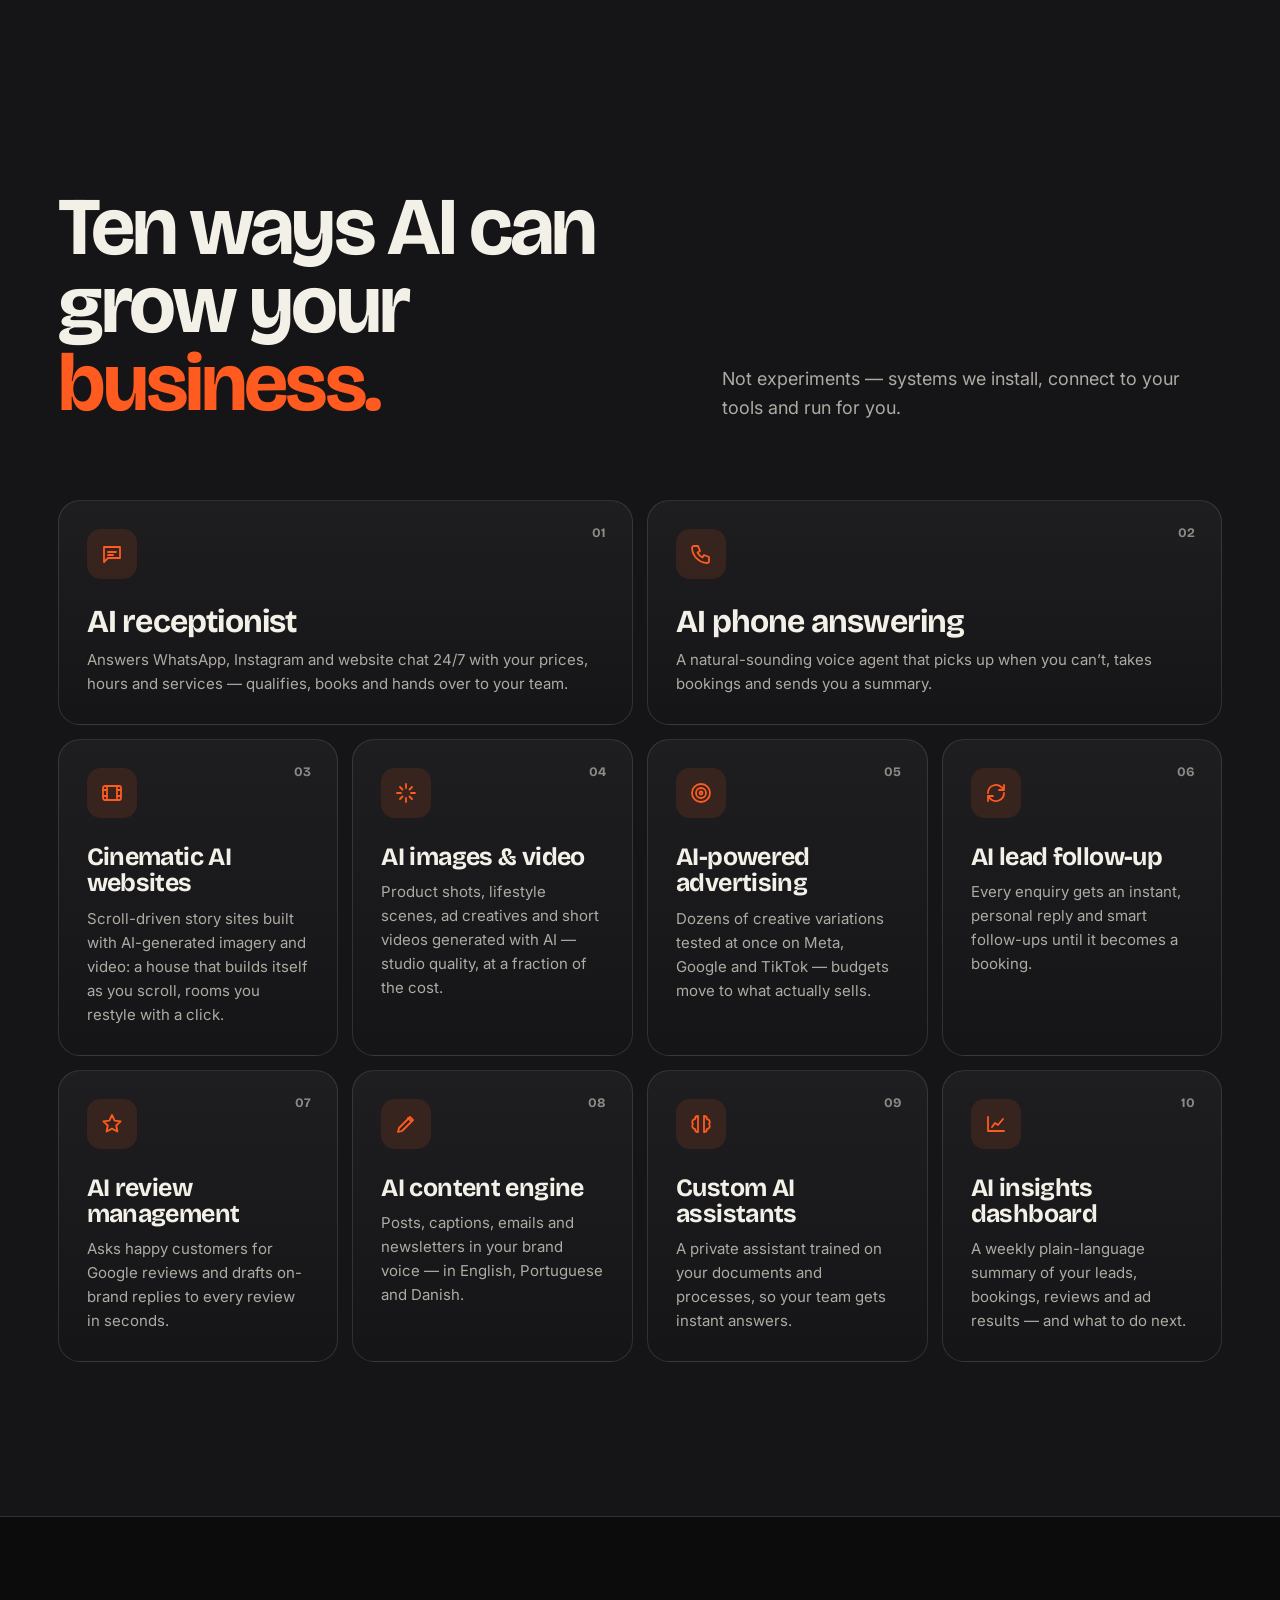
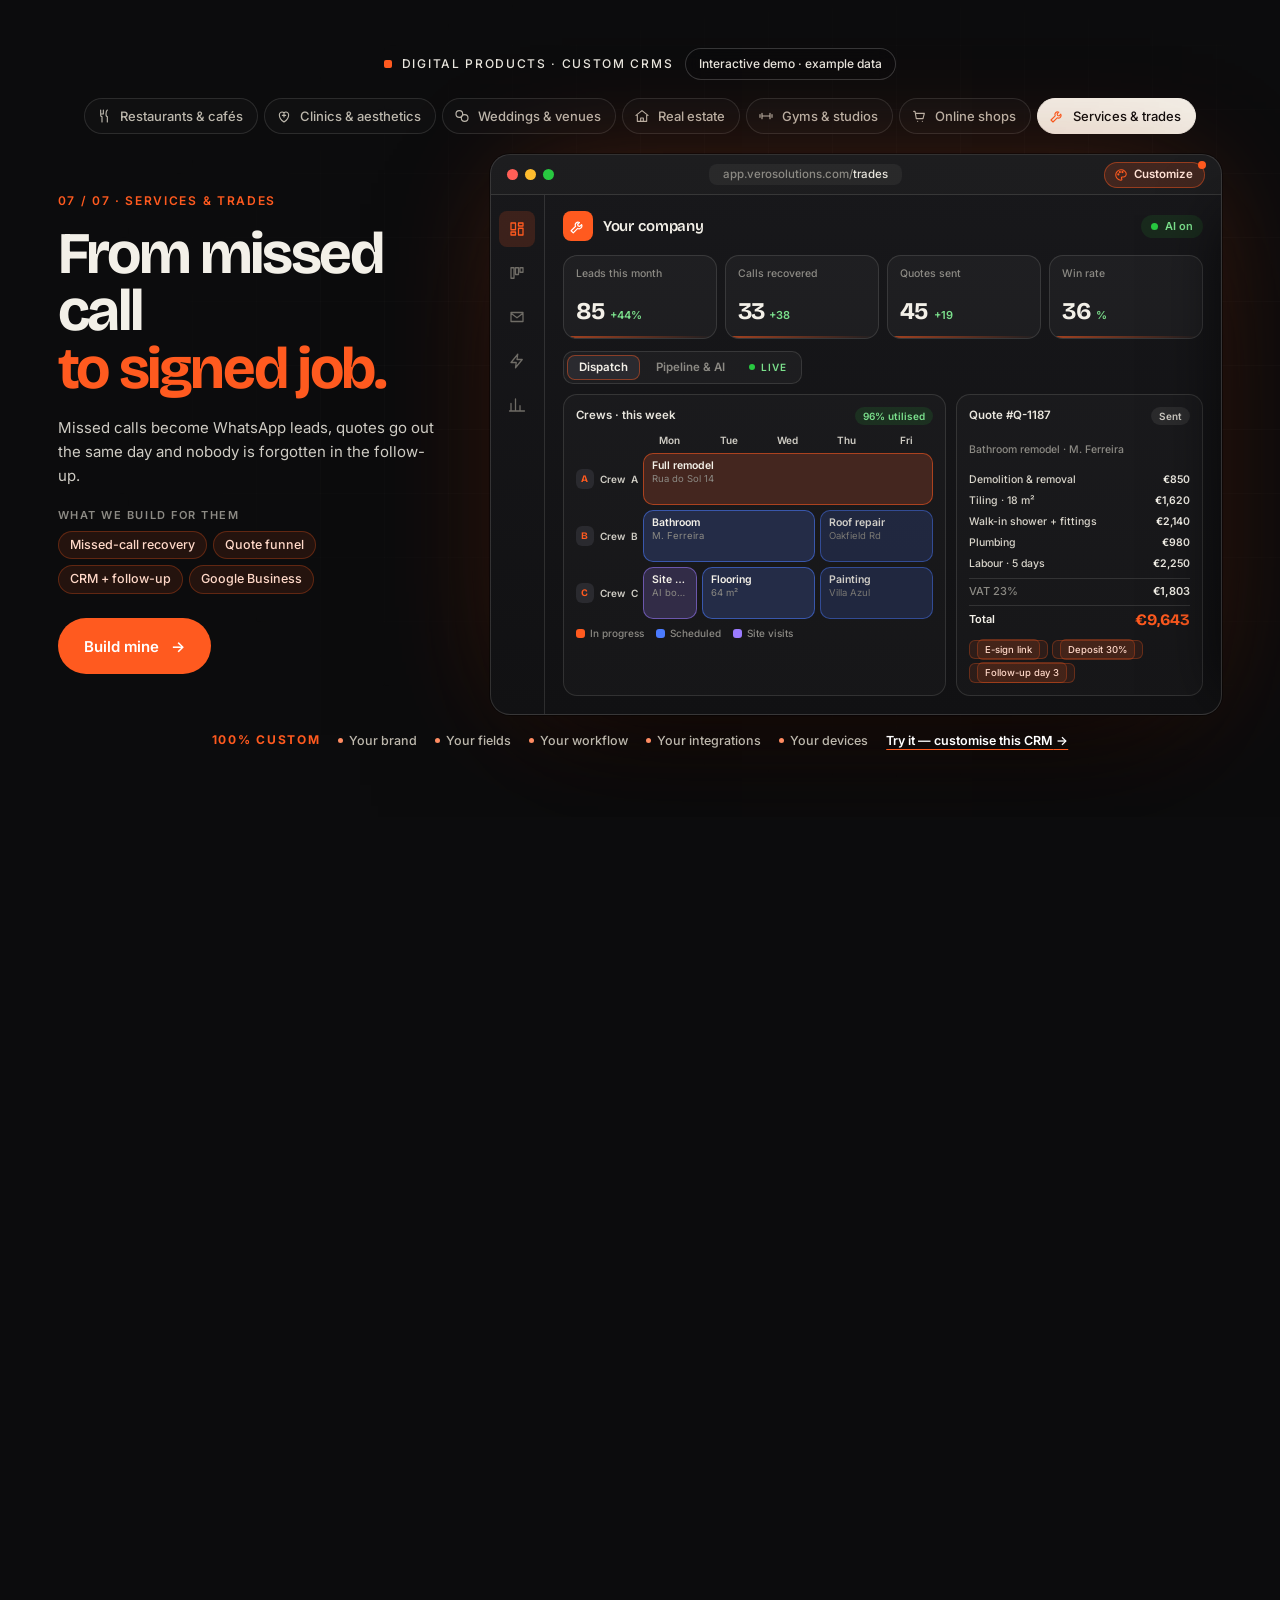
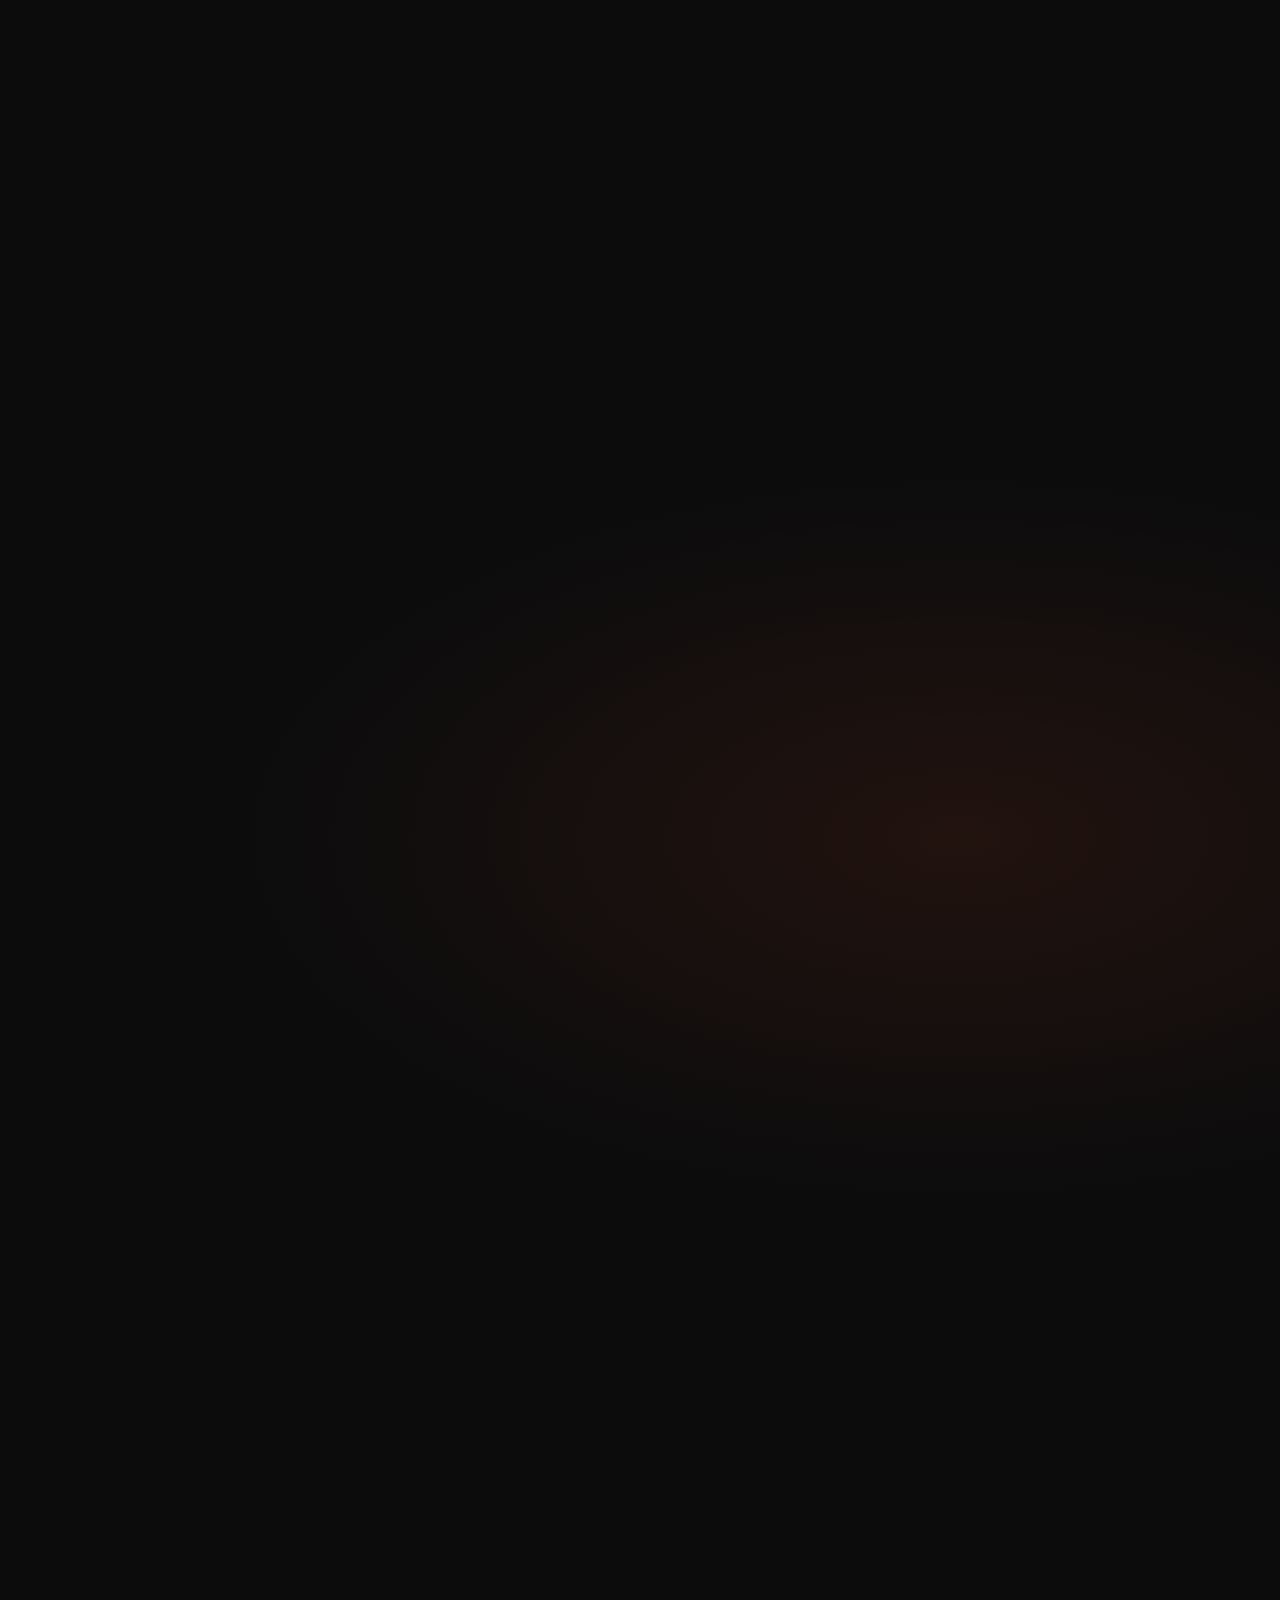
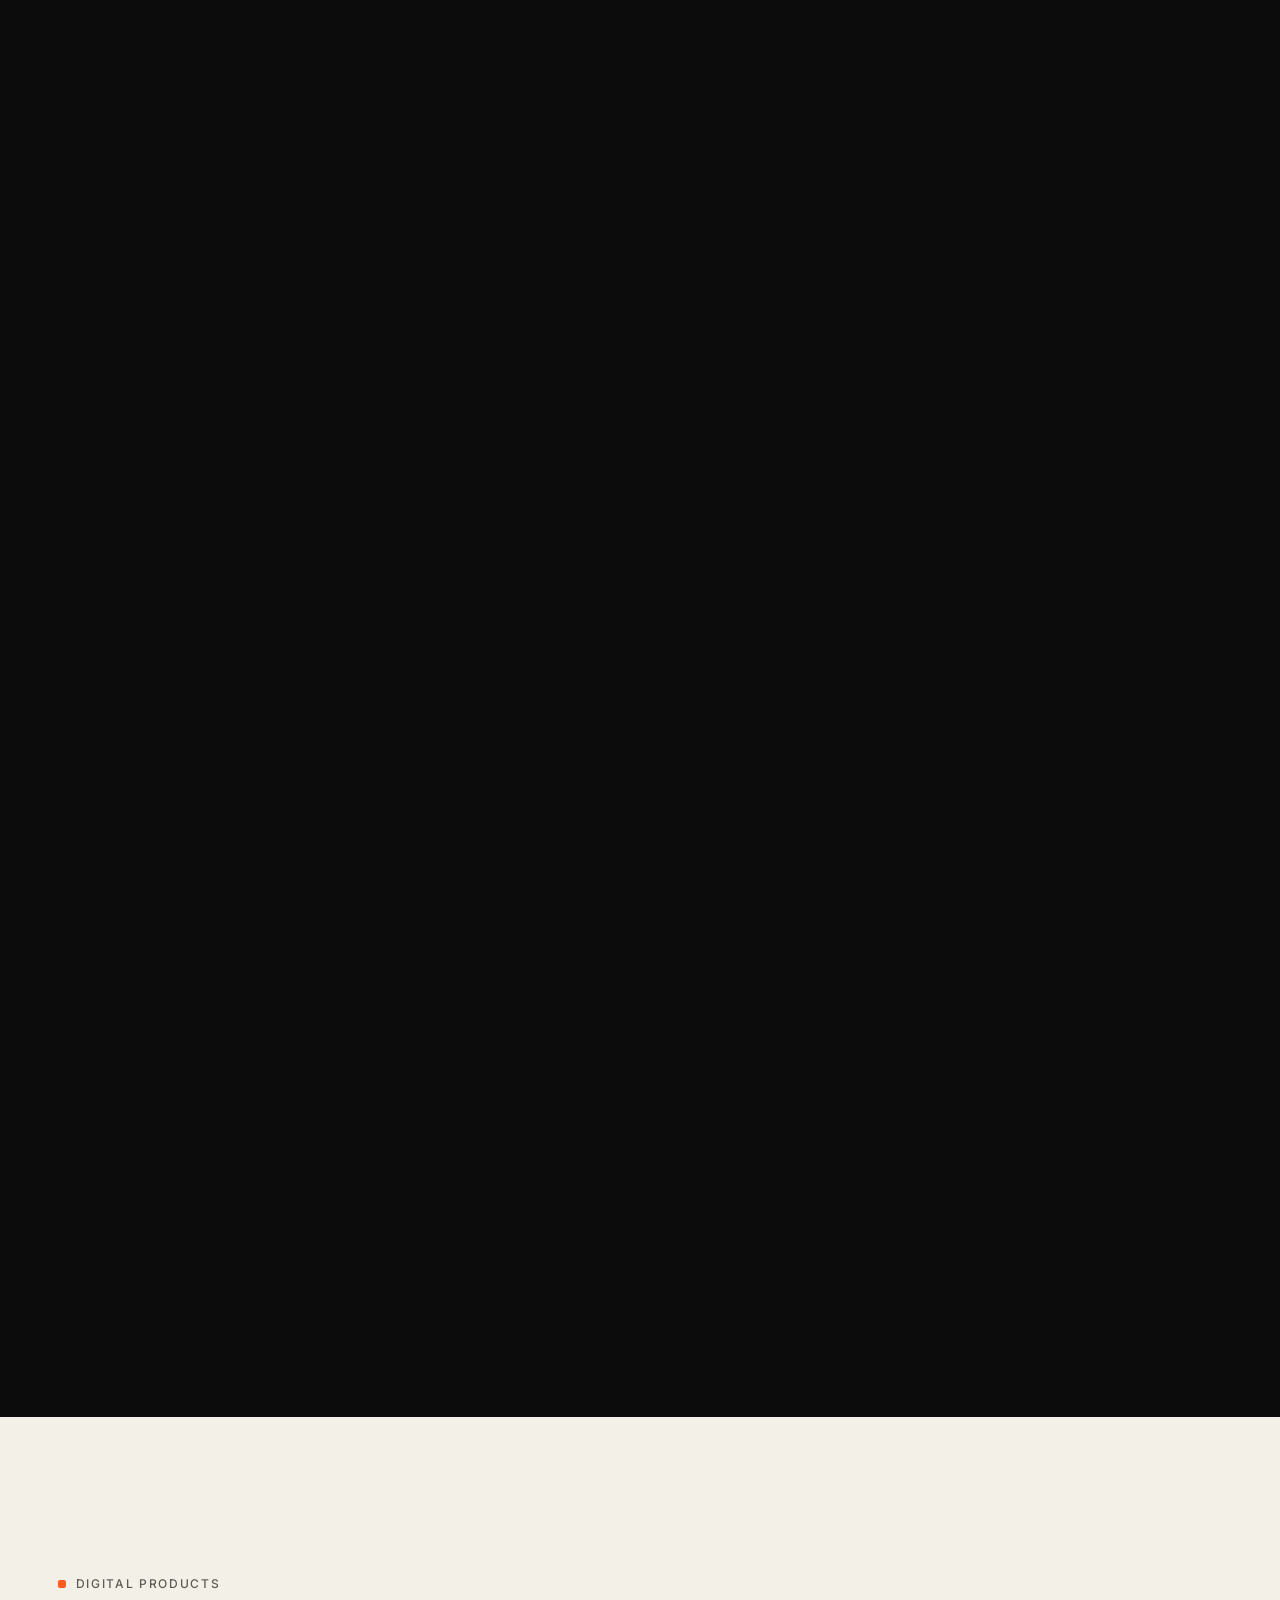
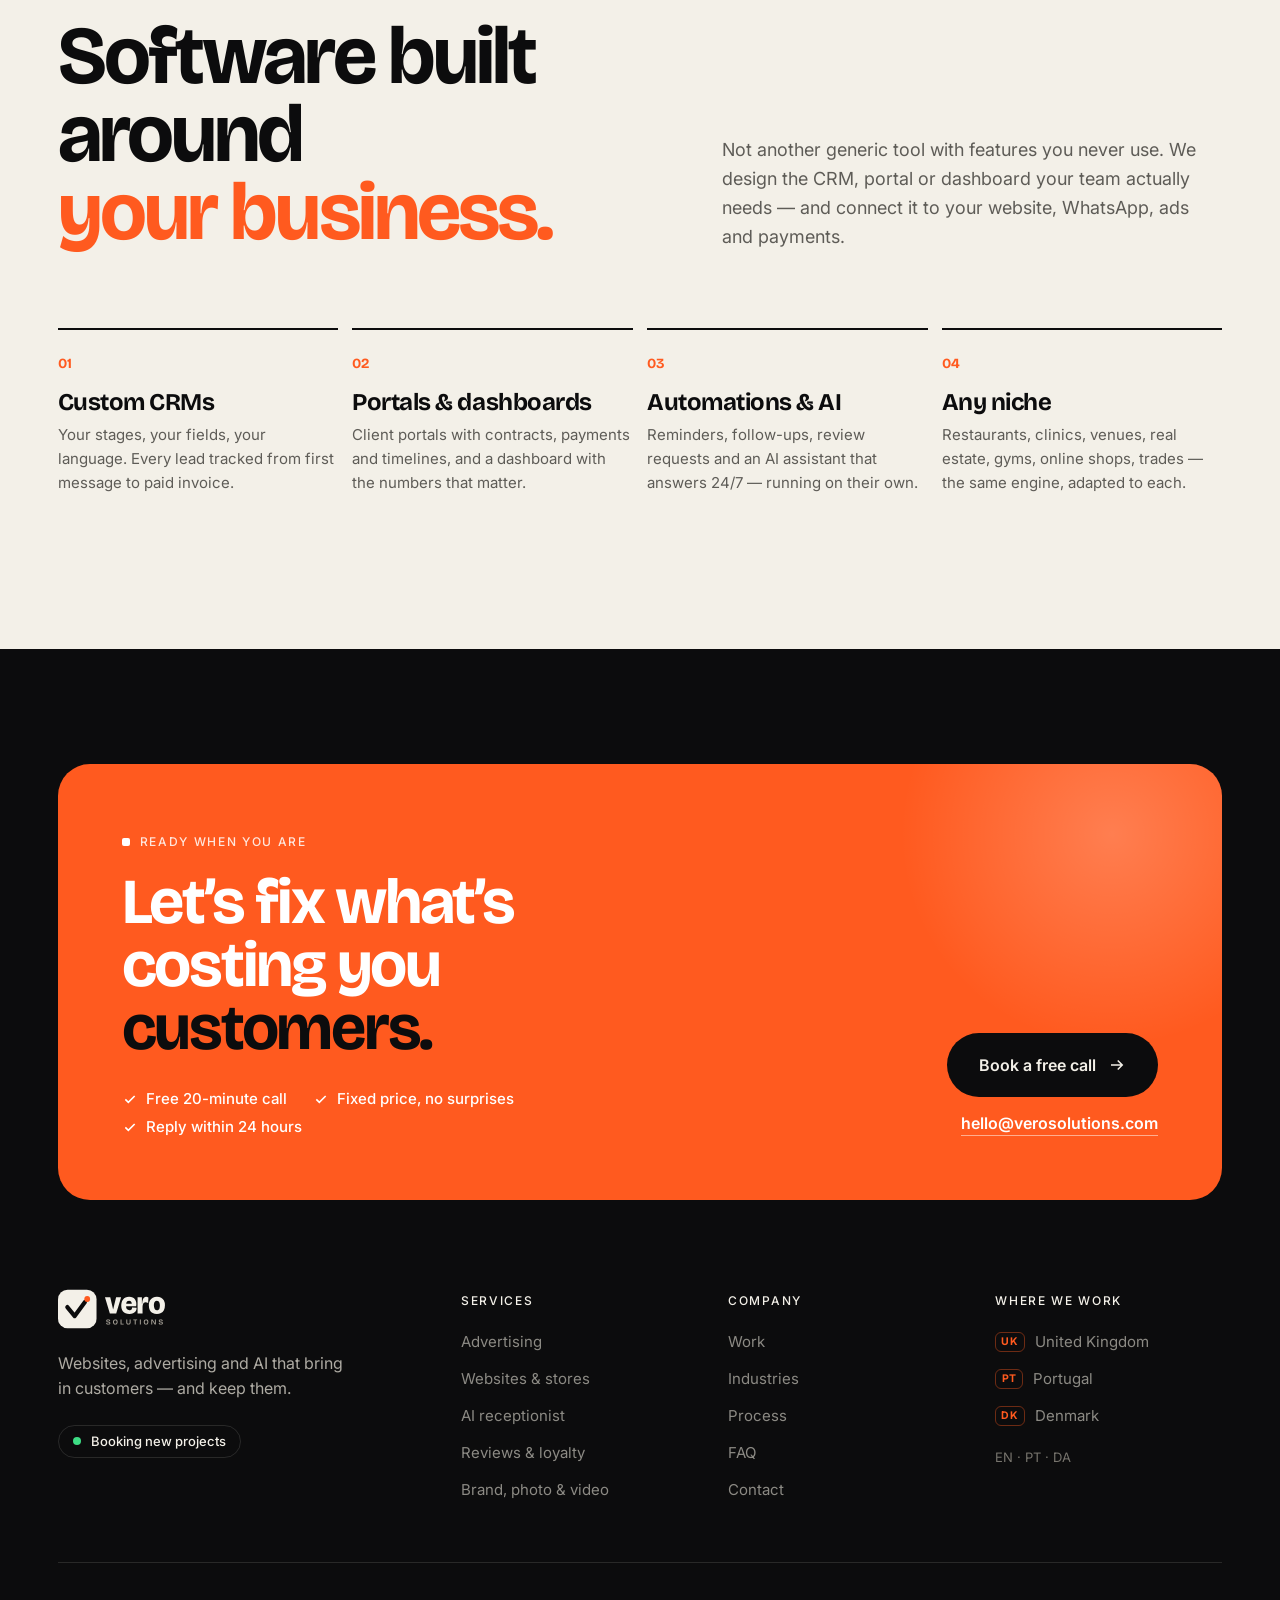
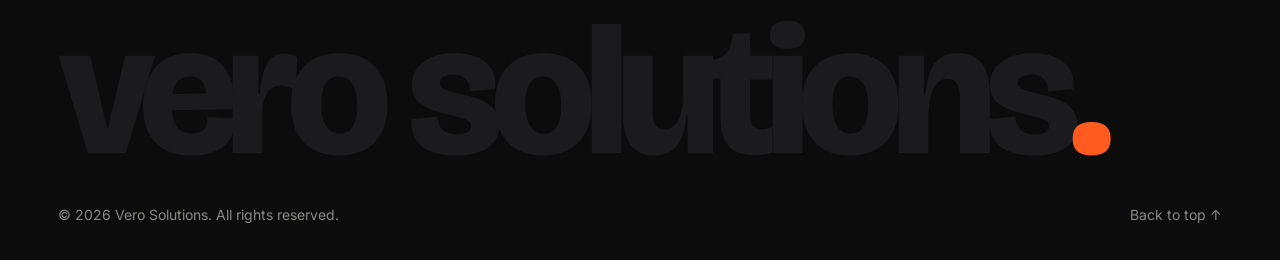
==== commit 8966cc21: "feat(crm-demo): live 'Make it yours' customiser — brand name/colour, themes, corners, typeface, modu" ====
--- a/ai.html
+++ b/ai.html
@@ -137,6 +137,6 @@
   </div>
 </footer>
 
-<script src="js/services-data.js"></script><script src="js/sidemenu.js"></script><script src="js/crm-modules.js"></script><script src="js/crm-demo.js"></script><script src="js/site.js"></script>
+<script src="js/services-data.js"></script><script src="js/sidemenu.js"></script><script src="js/crm-modules.js"></script><script src="js/crm-demo.js"></script><script src="js/crm-custom.js"></script><script src="js/site.js"></script>
 </body>
 </html>
--- a/css/site.css
+++ b/css/site.css
@@ -983,3 +983,149 @@
 .cm-qa span{padding:4px 7px;border-radius:6px;background:rgba(255,90,31,.1);border:1px solid rgba(255,90,31,.25);font:500 9.5px/1 var(--b);color:#ffd8c8}
 @media (max-width:1000px){.cm-grid{grid-template-columns:1fr}.cm-props{grid-template-columns:repeat(3,minmax(0,1fr))}}
 @media (max-width:640px){.cm-props{grid-template-columns:1fr 1fr}.cm-prop:nth-child(3){display:none}.cm-ord{grid-template-columns:40px 1fr 40px auto}.cm-ord em{display:none}.cm-tt{grid-template-columns:30px repeat(6,minmax(0,1fr))}.cm-cls small{display:none}.cm-disp{grid-template-columns:44px repeat(5,minmax(0,1fr))}.cm-crew{font-size:0}.cm-crew i{font-size:10px}}
+
+/* ---------- hero solar system */
+.sol-card{position:absolute;right:clamp(16px,4vw,64px);bottom:90px;width:min(340px,calc(100% - 32px));padding:22px 22px 20px;border-radius:20px;background:rgba(18,18,20,.72);backdrop-filter:blur(14px);-webkit-backdrop-filter:blur(14px);border:1px solid rgba(243,240,232,.14);box-shadow:0 30px 80px -30px rgba(0,0,0,.9);z-index:4;opacity:0;transform:translateY(16px);pointer-events:none;transition:opacity .45s var(--e),transform .45s var(--e)}
+.sol-card.on{opacity:1;transform:none;pointer-events:auto}
+.sol-card small{font:600 10.5px/1 var(--b);letter-spacing:.16em;text-transform:uppercase;color:var(--acc)}
+.sol-card h4{font:700 34px/1 var(--d);letter-spacing:-.03em;margin:10px 0 10px;color:var(--paper)}
+.sol-card p{font-size:14.5px;color:#cfccc4}
+.sol-card div{display:flex;align-items:center;gap:14px;margin-top:16px;flex-wrap:wrap}
+.sol-card .btn{padding:11px 18px;font-size:14px}
+.sol-back{font:500 13px/1 var(--b);color:var(--mute);text-decoration:underline;text-underline-offset:3px}
+.sol-back:hover{color:var(--paper)}
+.globe-wrap.sol-focus .globe-hint{opacity:0}
+@media (max-width:640px){.globe-hint{font-size:9.5px;letter-spacing:.12em;bottom:18px}}
+.globe-wrap.sol-focus::after{background:linear-gradient(90deg,var(--ink) 0%,rgba(12,12,13,.93) 42%,rgba(12,12,13,0) 64%)}
+
+/* orrery labels v2 */
+.sol-label{position:absolute;left:0;top:0;pointer-events:none;opacity:0;transition:opacity .7s var(--e);z-index:3;white-space:nowrap}
+.sol-label.on{opacity:1}
+.sol-label::before{content:'';position:absolute;left:-3px;top:-3px;width:6px;height:6px;border-radius:50%;border:1px solid rgba(243,240,232,.6)}
+.sol-label>i{position:absolute;left:3px;top:-1px;width:44px;height:1px;background:linear-gradient(90deg,rgba(243,240,232,.15),rgba(243,240,232,.6));transform-origin:0 50%;transform:rotate(-36deg)}
+.sol-label>div{position:absolute;left:39px;top:-27px;display:grid;grid-template-columns:auto auto;align-items:baseline;column-gap:8px;padding-left:2px;transform:translateY(-100%)}
+.sol-label>div::after{content:'';position:absolute;left:-2px;right:-6px;bottom:-5px;height:1px;background:rgba(243,240,232,.45)}
+.sol-label em{font:500 9.5px/1 var(--b);font-style:normal;letter-spacing:.16em;color:var(--acc)}
+.sol-label b{font:600 15px/1 var(--d);letter-spacing:-.01em;color:#f3f0e8;transition:color .3s}
+.sol-label small{grid-column:1/-1;font:400 10.5px/1.2 var(--b);color:#9d988e;margin-top:6px;max-height:0;opacity:0;overflow:hidden;transition:opacity .35s,max-height .35s}
+.sol-label.hi small{opacity:1;max-height:20px}
+.sol-label.hi b{color:#fff}
+.sol-label.hi::before{border-color:var(--acc);box-shadow:0 0 0 4px rgba(255,90,31,.15)}
+.sol-label.flip>i{transform:rotate(-144deg)}
+.sol-label.flip>div{left:auto;right:39px;text-align:right;justify-items:end}
+.sol-label.sun>div{left:34px;top:-24px}.sol-label.sun>i{width:38px}
+.sol-label.sun b{font:500 10px/1 var(--b);letter-spacing:.2em;text-transform:uppercase;color:#ffd9c4}
+.sol-label.ad::before{display:none}
+.sol-label.ad b{position:absolute;left:9px;top:-5px;font:500 9px/1 var(--b);letter-spacing:.16em;text-transform:uppercase;color:#7f7a71}
+@media (max-width:1000px){.sol-label b{font-size:13px}.sol-label>i{width:30px}.sol-label>div{left:27px;top:-18px}.sol-label.flip>div{right:27px}}
+
+/* ---------- CRM demo · "Make it yours" customiser */
+.crm-hint{display:none}
+.crm-app{transition:transform .9s var(--e),background .5s,border-color .5s,box-shadow .5s}
+.crm-czbtn{position:relative;display:flex;align-items:center;gap:6px;padding:5px 11px 5px 9px;border-radius:999px;background:color-mix(in srgb,var(--acc) 16%,transparent);border:1px solid color-mix(in srgb,var(--acc) 45%,transparent);color:#ffe2d6;font:600 11.5px/1 var(--b);transition:background .3s,transform .3s var(--e)}
+.crm-czbtn:hover{background:color-mix(in srgb,var(--acc) 28%,transparent);transform:translateY(-1px)}
+.crm-czbtn svg{width:14px;height:14px;color:var(--acc)}
+.crm-czbtn>i{position:absolute;right:-2px;top:-2px;width:8px;height:8px;border-radius:50%;background:var(--acc);box-shadow:0 0 0 0 var(--acc);animation:czping 1.8s infinite}
+.crm-czbtn.used>i{display:none}
+.crm-czbtn.nudge{animation:cznudge 1s var(--e) 2}
+@keyframes czping{0%{box-shadow:0 0 0 0 color-mix(in srgb,var(--acc) 70%,transparent)}100%{box-shadow:0 0 0 9px transparent}}
+@keyframes cznudge{30%{transform:scale(1.12)}60%{transform:scale(.97)}}
+/* accent-aware overrides */
+.crm-app .crm-side span.on{background:color-mix(in srgb,var(--acc) 16%,transparent)}
+.crm-app .cm-sub button.on{box-shadow:inset 0 0 0 1px color-mix(in srgb,var(--acc) 45%,transparent)}
+.crm-app .cm-chip.acc{background:color-mix(in srgb,var(--acc) 16%,transparent);color:color-mix(in srgb,var(--acc) 55%,#fff)}
+.crm-app .cm-ap.sel{background:color-mix(in srgb,var(--acc) 16%,transparent)}
+.crm-app .cm-tb.seated{box-shadow:0 0 18px -4px color-mix(in srgb,var(--acc) 70%,transparent)}
+.crm-app .cm-qa span{background:color-mix(in srgb,var(--acc) 10%,transparent);border-color:color-mix(in srgb,var(--acc) 28%,transparent)}
+.crm-app .cm-bars i{background:linear-gradient(180deg,var(--acc),color-mix(in srgb,var(--acc) 25%,transparent))}
+.crm-app .cm-heat i,.crm-app .cm-stack i:first-child{background:var(--acc)}
+/* corners */
+.crm-app .cm-p,.crm-app .crm-kpi,.crm-app .crm-pipe,.crm-app .crm-chat,.crm-app .crm-autos{border-radius:calc(14px * var(--rad,1))}
+.crm-app .crm-card,.crm-app .cm-cls,.crm-app .cm-job,.crm-app .cm-ap,.crm-app .cm-prop,.crm-app .cm-floor,.crm-app .cm-sub{border-radius:calc(10px * var(--rad,1))}
+.crm-app .cm-sub button,.crm-app .crm-side span,.crm-app .crm-av{border-radius:calc(8px * var(--rad,1))}
+.crm-app .cm-chip,.crm-app .crm-on{border-radius:calc(99px * min(var(--rad,1),1) + 0px)}
+.crm-app{border-radius:calc(20px * var(--rad,1))}
+/* modules */
+.crm-app.no-kpis .crm-kpis{display:none}
+.crm-app.no-side .crm-body{grid-template-columns:0 1fr}.crm-app.no-side .crm-side{visibility:hidden;width:0;padding:0;border:0}
+/* light theme (inverted body, re-inverted media) */
+.crm-app.th-light{background:#eeece7;border-color:rgba(12,12,13,.12);box-shadow:0 60px 140px -40px rgba(0,0,0,.8),0 0 120px -30px color-mix(in srgb,var(--acc) 40%,transparent)}
+.crm-app.th-light .crm-body{filter:invert(.94) hue-rotate(180deg)}
+.crm-app.th-light .cm-img,.crm-app.th-light .cm-ava,.crm-app.th-light .crm-av,.crm-app.th-light .crm-msg.out{filter:invert(1) hue-rotate(180deg)}
+.crm-app.th-light .crm-bar{background:#e4e2dc;border-color:rgba(12,12,13,.08)}
+.crm-app.th-light .crm-url{background:rgba(12,12,13,.06);color:#77736b}.crm-app.th-light .crm-url b{color:#141416}
+.crm-app.th-light .crm-czbtn{color:#3a2a22}
+/* glass theme */
+.crm-app.th-glass{background:linear-gradient(160deg,rgba(255,255,255,.09),rgba(255,255,255,.02));backdrop-filter:blur(26px) saturate(1.5);-webkit-backdrop-filter:blur(26px) saturate(1.5);border-color:rgba(255,255,255,.2)}
+.crm-app.th-glass .cm-p,.crm-app.th-glass .crm-kpi,.crm-app.th-glass .crm-pipe,.crm-app.th-glass .crm-chat,.crm-app.th-glass .crm-autos{background:rgba(255,255,255,.055);border-color:rgba(255,255,255,.12)}
+.crm-app.th-glass .crm-bar{background:rgba(255,255,255,.04)}
+.crm-grid::before{content:"";position:absolute;right:6%;top:-6%;width:56%;height:110%;background:radial-gradient(circle at 30% 35%,color-mix(in srgb,var(--czc,#ff5a1f) 75%,transparent),transparent 45%),radial-gradient(circle at 75% 70%,rgba(110,90,255,.55),transparent 45%);filter:blur(40px);opacity:0;transition:opacity .8s;pointer-events:none}
+.crm.cz-glass .crm-grid::before{opacity:.75}
+.crm-cap{position:relative;z-index:1}
+/* blueprint (exploded 3D) */
+.crm-app.blueprint{overflow:visible;transform:perspective(2000px) rotateX(26deg) rotateZ(-7deg) scale(.86);transform-style:preserve-3d;background:rgba(14,18,28,.55);background-image:linear-gradient(rgba(120,160,255,.07) 1px,transparent 1px),linear-gradient(90deg,rgba(120,160,255,.07) 1px,transparent 1px);background-size:22px 22px;border:1px dashed color-mix(in srgb,var(--acc) 60%,transparent);box-shadow:0 120px 120px -60px rgba(0,0,0,.9)}
+.crm-app.blueprint .crm-body,.crm-app.blueprint .crm-main,.crm-app.blueprint .cm-view,.crm-app.blueprint .cm-grid,.crm-app.blueprint .cm-rtcol,.crm-app.blueprint .crm-split,.crm-app.blueprint .crm-rt{transform-style:preserve-3d}
+.crm-app.blueprint .cm-view{animation:none}
+.crm-app .crm-head,.crm-app .crm-kpis,.crm-app .cm-sub,.crm-app .cm-p,.crm-app .crm-side,.crm-app .crm-pipe,.crm-app .crm-chat,.crm-app .crm-autos{transition:transform .9s var(--e),box-shadow .9s,outline-color .5s}
+.crm-app.blueprint .crm-side{transform:translateZ(20px)}
+.crm-app.blueprint .crm-head{transform:translateZ(36px)}
+.crm-app.blueprint .crm-kpis{transform:translateZ(80px)}
+.crm-app.blueprint .cm-sub{transform:translateZ(56px)}
+.crm-app.blueprint .cm-grid>.cm-p:first-child,.crm-app.blueprint .crm-pipe{transform:translateZ(120px)}
+.crm-app.blueprint .cm-grid>.cm-p:nth-child(2),.crm-app.blueprint .cm-rtcol>.cm-p:first-child,.crm-app.blueprint .crm-chat{transform:translateZ(170px)}
+.crm-app.blueprint .cm-rtcol>.cm-p:nth-child(2),.crm-app.blueprint .crm-autos{transform:translateZ(215px)}
+.crm-app.blueprint [data-w]{position:relative;outline:1px dashed color-mix(in srgb,var(--acc) 70%,transparent);outline-offset:3px;box-shadow:0 30px 50px -20px rgba(0,0,0,.85)}
+.crm-app.blueprint [data-w]::after{content:attr(data-w);position:absolute;left:0;top:-21px;padding:3px 7px;border-radius:5px;background:var(--acc);color:#fff;font:600 9.5px/1 var(--b);letter-spacing:.08em;text-transform:uppercase;white-space:nowrap;pointer-events:none}
+.crm-app.blueprint .crm-toast,.crm-app.blueprint .crm-cz{display:none}
+/* drawer */
+.crm-cz{position:absolute;top:40px;right:0;bottom:0;width:min(290px,86%);display:flex;flex-direction:column;background:rgba(15,15,18,.94);backdrop-filter:blur(18px);-webkit-backdrop-filter:blur(18px);border-left:1px solid rgba(243,240,232,.12);box-shadow:-30px 0 60px -20px rgba(0,0,0,.7);transform:translateX(104%);transition:transform .55s var(--e);z-index:6;color:#e9e6de}
+.crm-app.cz-open .crm-cz{transform:none}
+.cz-h{display:flex;align-items:center;gap:8px;padding:14px 14px 12px;border-bottom:1px solid var(--line)}
+.cz-h b{font:700 15px/1 var(--d);letter-spacing:-.01em}
+.cz-live{display:flex;align-items:center;gap:5px;font:600 9.5px/1 var(--b);letter-spacing:.1em;text-transform:uppercase;color:#7be08c}
+.cz-live i{width:6px;height:6px;border-radius:50%;background:#28c840;animation:crmping 2s infinite}
+.cz-x{margin-left:auto;width:26px;height:26px;border-radius:8px;font-size:18px;line-height:1;color:var(--mute);background:rgba(255,255,255,.05)}
+.cz-x:hover{color:#fff}
+.cz-scroll{flex:1;overflow-y:auto;padding:12px 14px;scrollbar-width:thin}
+.cz-f{margin-bottom:14px}
+.cz-f>small{display:block;font:600 9.5px/1 var(--b);letter-spacing:.14em;text-transform:uppercase;color:var(--mute);margin-bottom:7px}
+.cz-name{width:100%;padding:9px 11px;border-radius:9px;background:rgba(255,255,255,.05);border:1px solid rgba(243,240,232,.12);color:#fff;font:500 13px/1.2 var(--b);outline:none}
+.cz-name:focus{border-color:var(--acc)}
+.cz-name::placeholder{color:#6f6c66}
+.cz-sw{display:flex;gap:7px;align-items:center}
+.cz-sw button,.cz-pick{width:24px;height:24px;border-radius:50%;background:var(--c);box-shadow:inset 0 0 0 1px rgba(255,255,255,.15);transition:transform .25s var(--e)}
+.cz-sw button:hover{transform:scale(1.12)}
+.cz-sw button.on{box-shadow:0 0 0 2px #141416,0 0 0 4px var(--c)}
+.cz-pick{position:relative;display:grid;place-items:center;background:conic-gradient(#f43f5e,#d4a72c,#12b886,#2f6bff,#8b5cf6,#f43f5e);cursor:pointer;overflow:hidden}
+.cz-pick span{font:700 13px/1 var(--b);color:#fff;text-shadow:0 1px 3px rgba(0,0,0,.6)}
+.cz-pick input{position:absolute;inset:0;opacity:0;cursor:pointer}
+.cz-seg{display:grid;grid-template-columns:repeat(3,1fr);gap:3px;padding:3px;border-radius:10px;background:rgba(255,255,255,.05);border:1px solid var(--line)}
+.cz-seg button{padding:7px 4px;border-radius:7px;font:600 11px/1 var(--b);color:var(--mute);transition:all .25s}
+.cz-seg button.on{background:#2c2c31;color:#fff;box-shadow:inset 0 0 0 1px color-mix(in srgb,var(--acc) 50%,transparent)}
+.cz-tog{display:flex;align-items:center;justify-content:space-between;padding:7px 0;font:500 12px/1.2 var(--b);color:#d9d5cb;border-top:1px solid var(--line);cursor:pointer}
+.cz-tog:first-of-type{border-top:0}
+.cz-tog input{position:absolute;opacity:0;pointer-events:none}
+.cz-tog i{position:relative;width:30px;height:17px;border-radius:99px;background:#3a3a40;transition:background .25s;flex:none}
+.cz-tog i::after{content:"";position:absolute;left:2px;top:2px;width:13px;height:13px;border-radius:50%;background:#fff;transition:transform .25s var(--e)}
+.cz-tog input:checked+i{background:var(--acc)}
+.cz-tog input:checked+i::after{transform:translateX(13px)}
+.cz-more p{font:400 11.5px/1.45 var(--b);color:#bdb8ad;margin-bottom:8px}
+.cz-int{display:flex;flex-wrap:wrap;gap:4px}
+.cz-int span{padding:4px 7px;border-radius:6px;background:rgba(255,255,255,.06);font:500 10px/1 var(--b);color:#d9d5cb}
+.cz-int span:last-child{background:color-mix(in srgb,var(--acc) 18%,transparent);color:#ffd8c8}
+.cz-foot{display:flex;align-items:center;justify-content:space-between;gap:10px;padding:11px 14px;border-top:1px solid var(--line)}
+.cz-reset{font:500 12px/1 var(--b);color:var(--mute);text-decoration:underline;text-underline-offset:3px}
+.cz-foot .btn{padding:9px 14px;font-size:12.5px;background:var(--acc)}
+/* showcase caption */
+.crm-czcap{position:absolute;left:50%;top:52px;transform:translate(-50%,-6px);display:flex;align-items:center;gap:8px;padding:8px 14px;border-radius:999px;background:rgba(12,12,14,.88);border:1px solid color-mix(in srgb,var(--acc) 50%,transparent);font:600 12px/1 var(--b);color:#fff;opacity:0;pointer-events:none;z-index:7;transition:opacity .4s,transform .4s var(--e);white-space:nowrap}
+.crm-czcap.on{opacity:1;transform:translate(-50%,0)}
+.crm-czcap i{width:7px;height:7px;border-radius:50%;background:var(--acc)}
+/* strip */
+.crm-czstrip{display:flex;align-items:center;justify-content:center;flex-wrap:wrap;gap:8px 18px;position:relative;z-index:1;font:500 12.5px/1.2 var(--b);color:#bdb8ad}
+.crm-czstrip>b{font:700 12px/1 var(--b);letter-spacing:.14em;text-transform:uppercase;color:var(--acc)}
+.crm-czstrip>span{display:flex;align-items:center;gap:6px}
+.crm-czstrip>span::before{content:"";width:5px;height:5px;border-radius:50%;background:color-mix(in srgb,var(--acc) 70%,#fff)}
+.crm-czstrip>button{color:#fff;font:600 12.5px/1.2 var(--b);text-decoration:underline;text-decoration-color:var(--acc);text-underline-offset:4px}
+@media (max-width:1000px){.crm-czstrip{justify-content:flex-start;gap:6px 12px;font-size:12px}.crm-czstrip>span:nth-of-type(n+4){display:none}.crm-app.blueprint{transform:perspective(1400px) rotateX(20deg) rotateZ(-4deg) scale(.82)}}
+@media (max-width:640px){.crm-czbtn{padding:5px 8px;font-size:0;gap:0}.crm-czbtn svg{width:15px;height:15px}.crm-url{display:none}.crm-czcap{font-size:11px;top:48px}}
+.crm-app.th-glass .crm-cz{background:#121215}
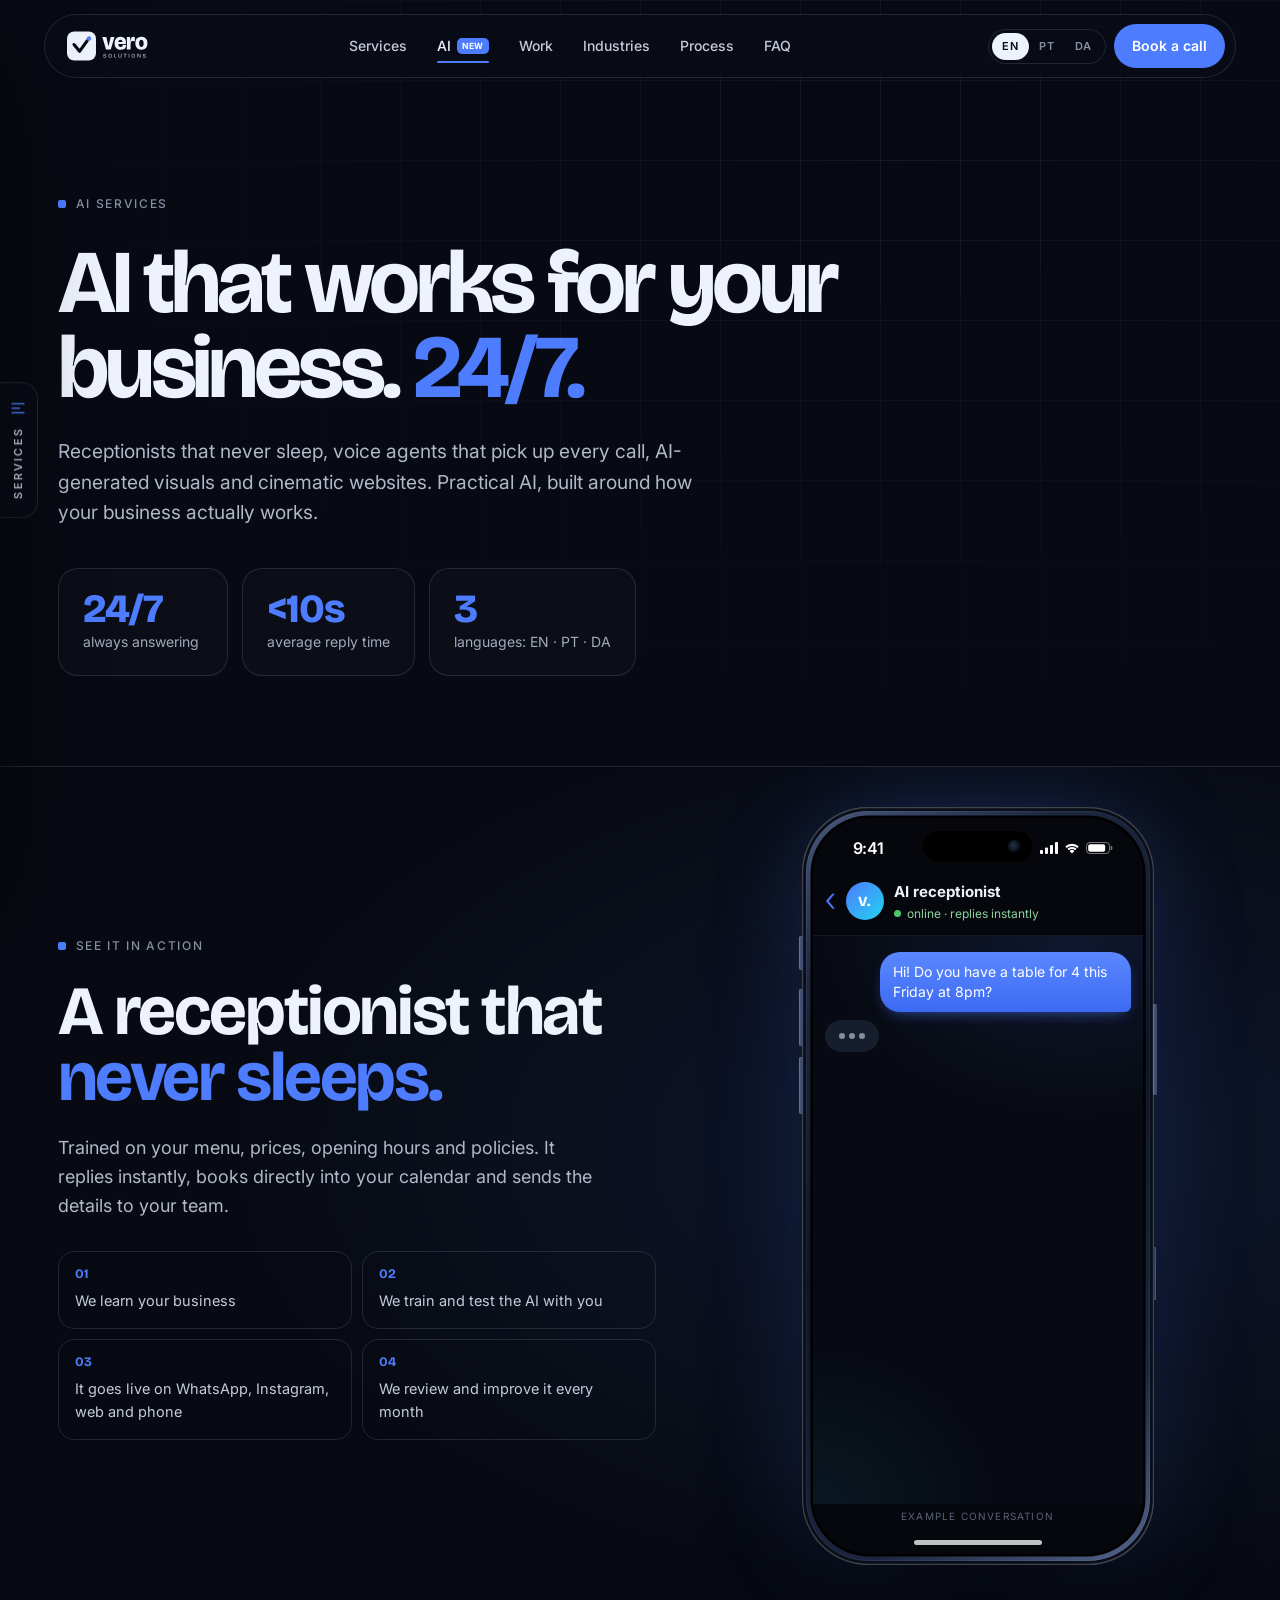
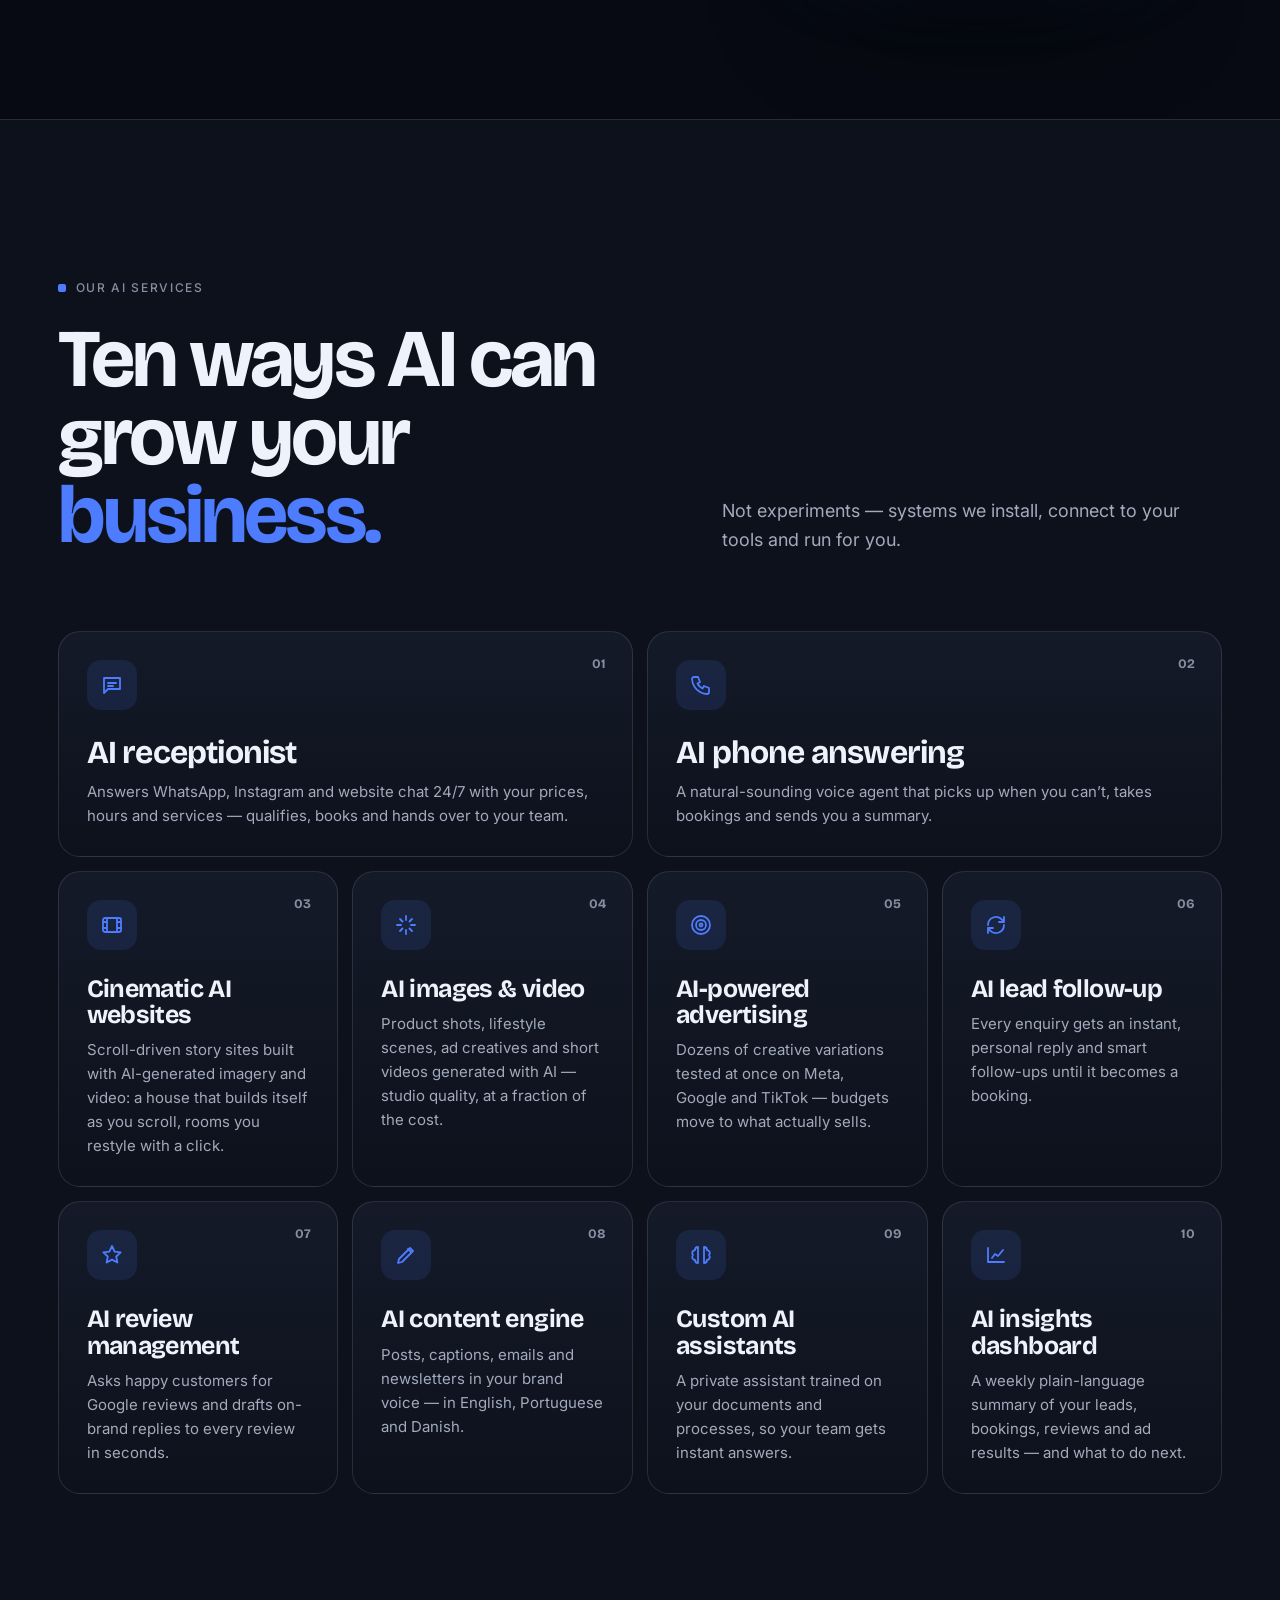
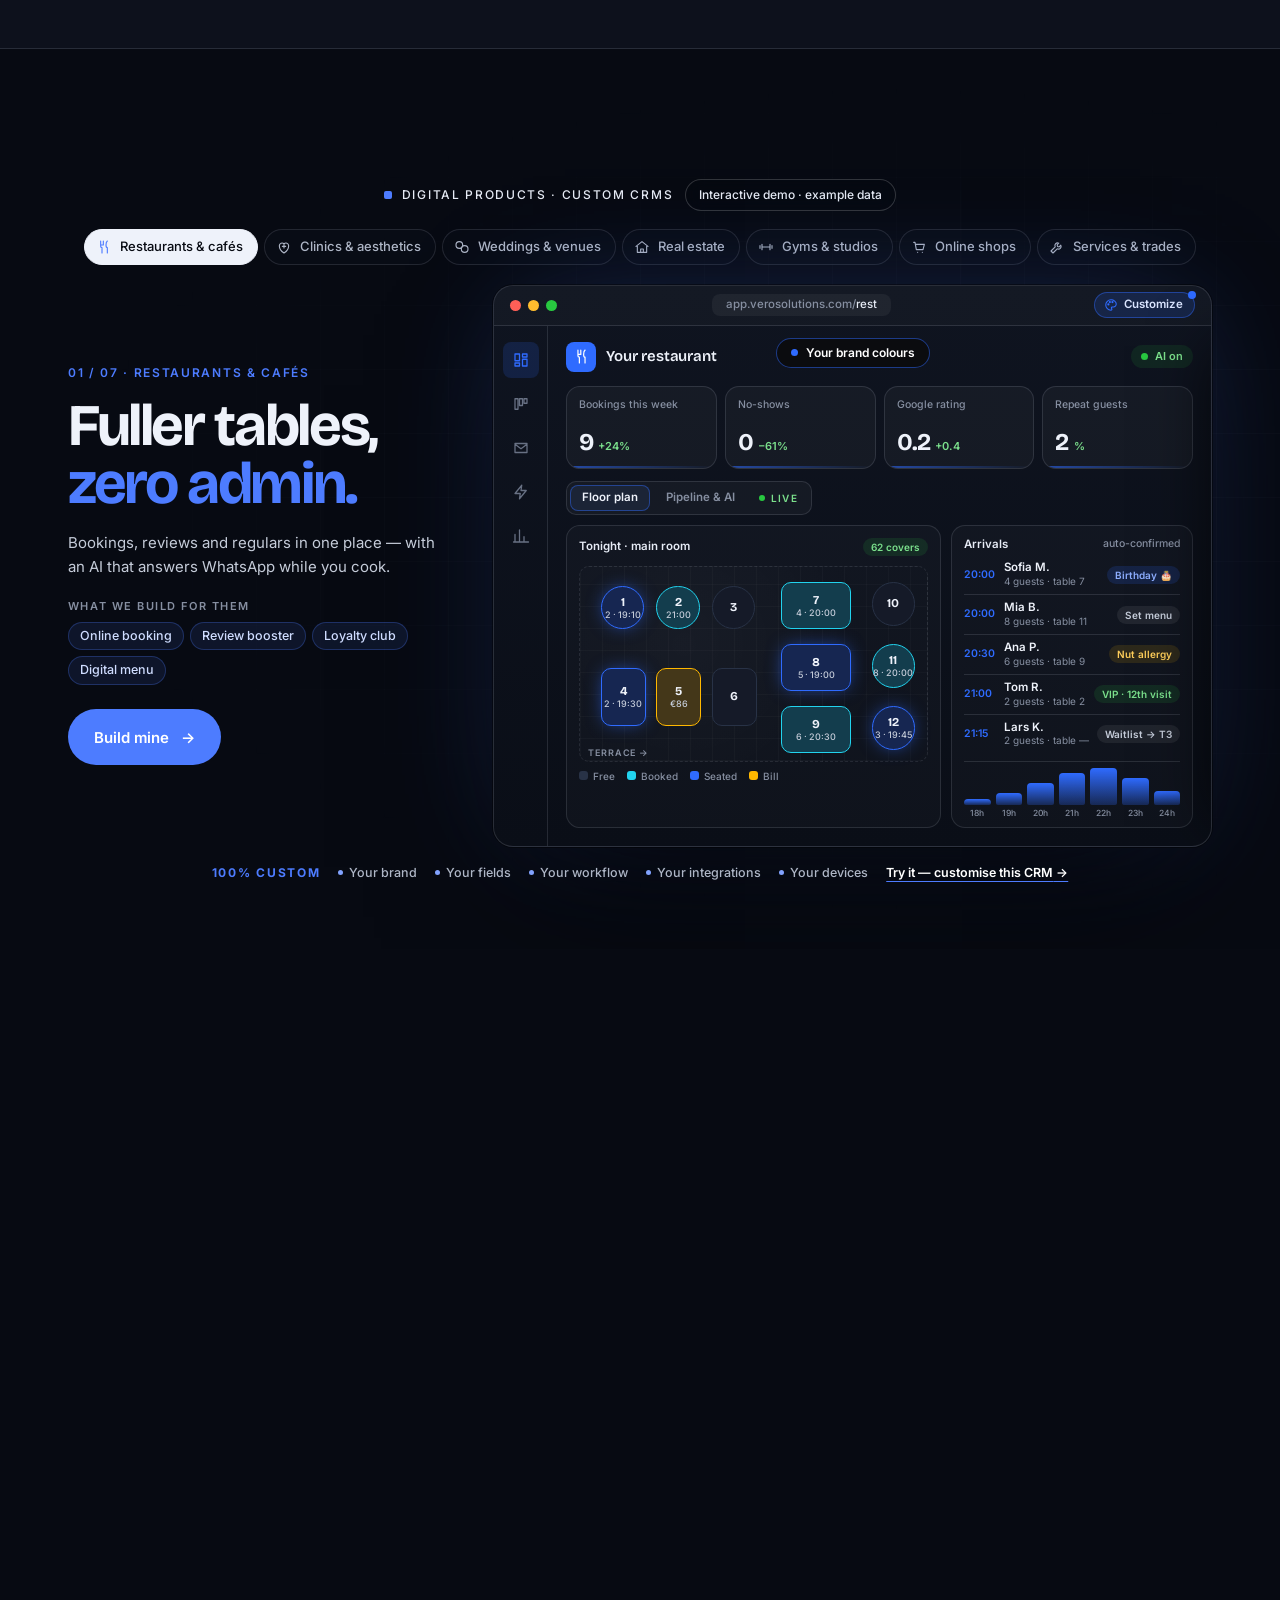
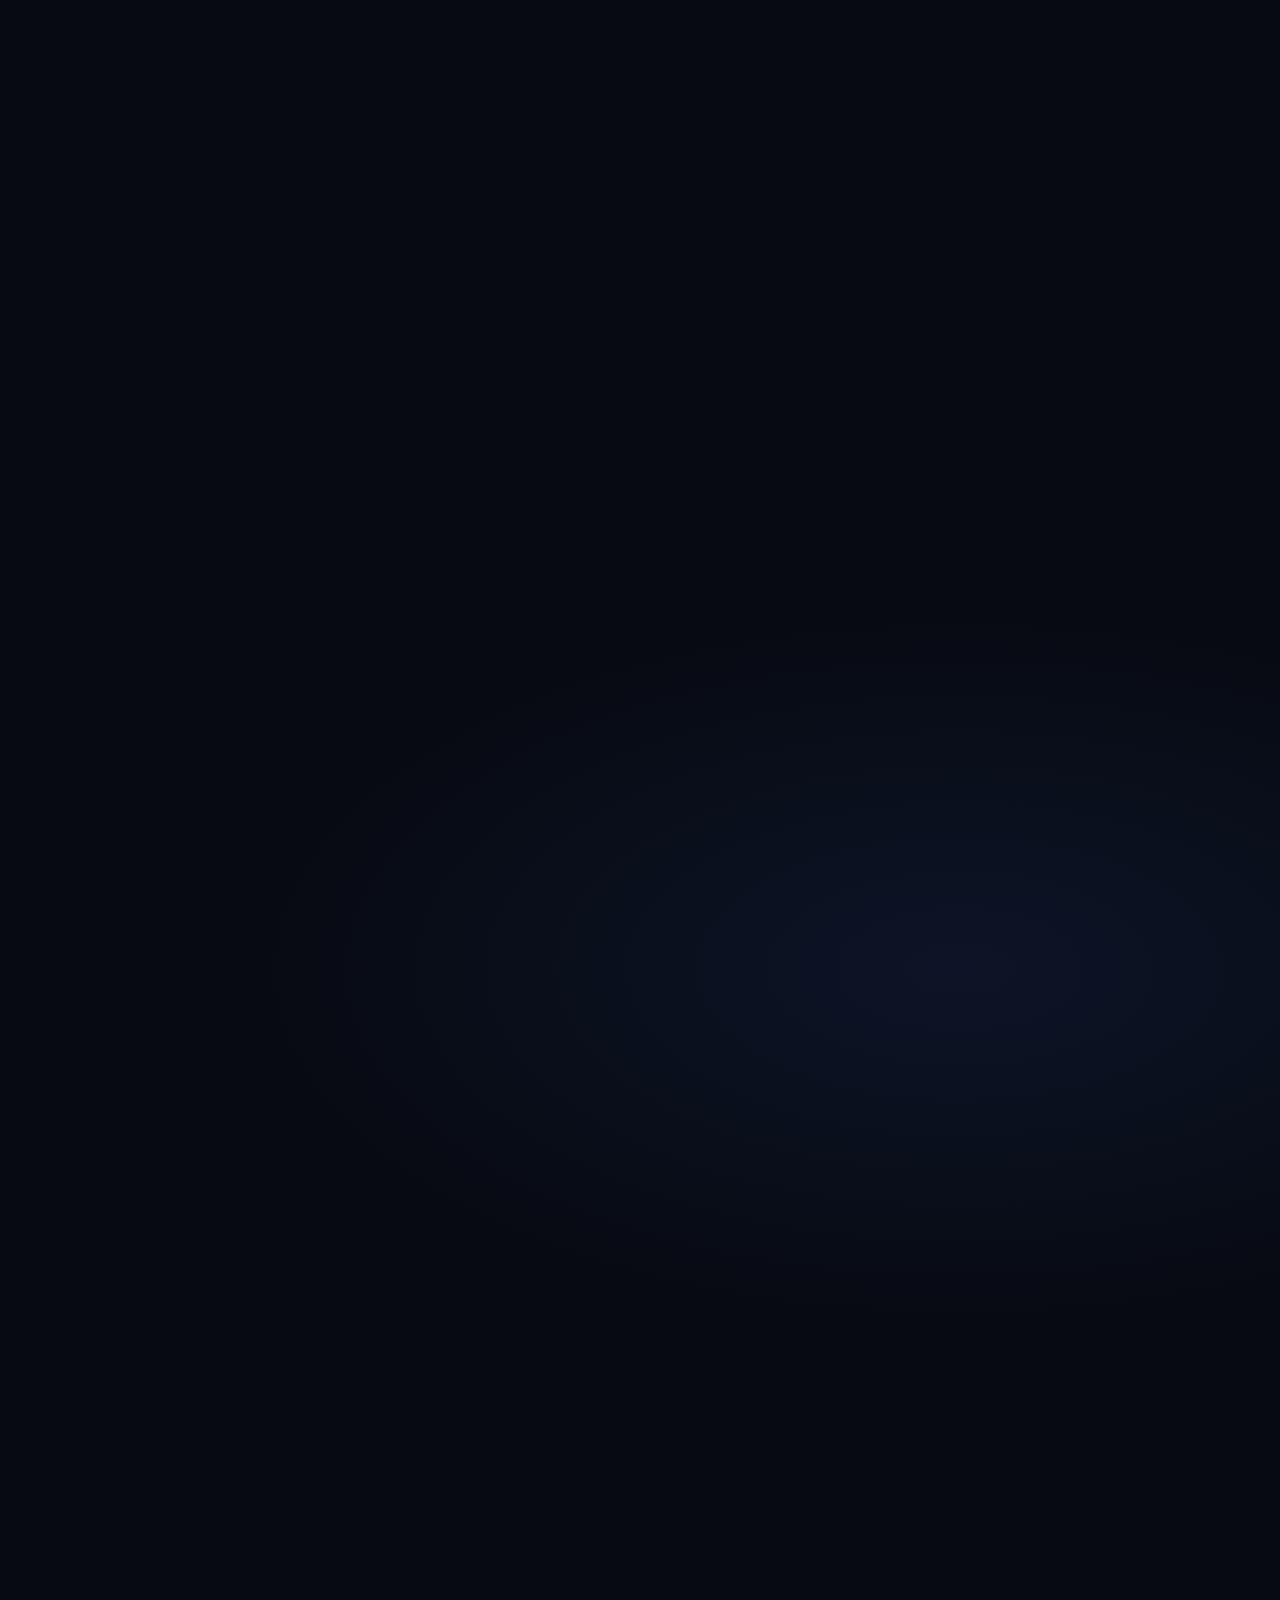
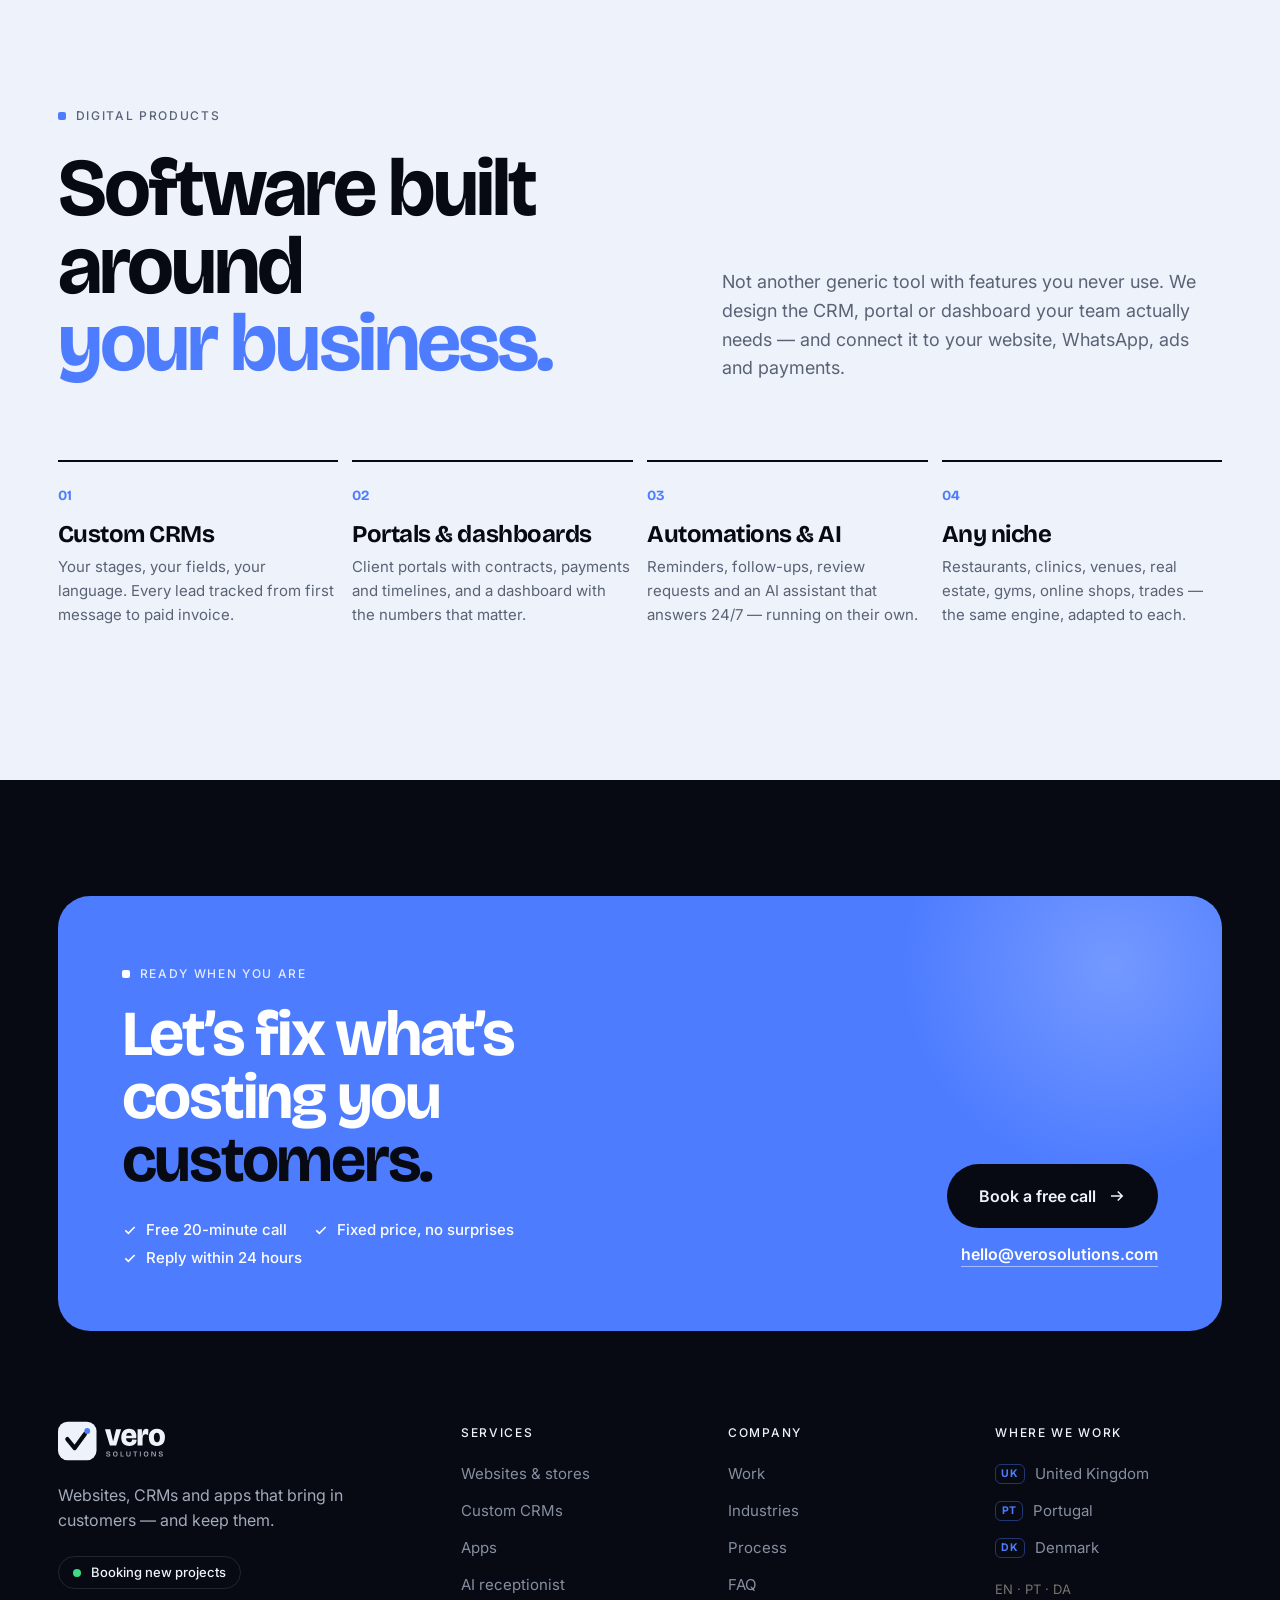
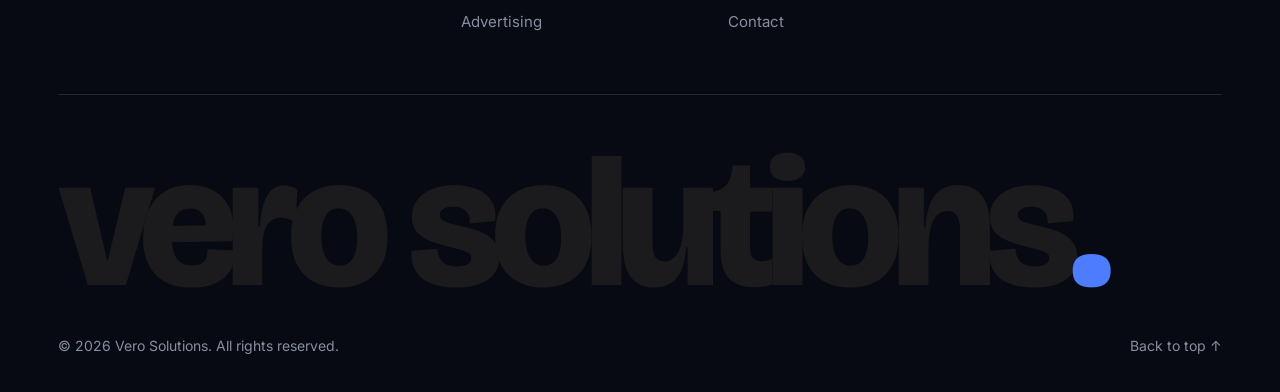
==== commit 30fb622b: "feat: blue futuristic palette, mobile header with left drawer + visible language switch, 3D hero fir" ====
--- a/ai.html
+++ b/ai.html
@@ -17,7 +17,8 @@
 <body>
 <header class="nav">
   <div class="bar">
-    <a href="index.html" aria-label="Vero Solutions"><img class="logo" src="img/vero-solutions-logo-horizontal-branco.svg" alt="Vero Solutions"></a>
+    <button class="burger" id="burger" aria-label="Menu" aria-controls="mnav" aria-expanded="false"><i></i></button>
+    <a class="brand" href="index.html" aria-label="Vero Solutions"><img class="logo" src="img/vero-solutions-logo-horizontal-branco.svg" alt="Vero Solutions"><img class="mark" src="img/vero-mark.svg" alt=""><span class="bt"><b>vero</b><small>solutions</small></span></a>
     <nav class="links">
       <a href="services.html"><span data-en>Services</span><span data-pt>Serviços</span><span data-da>Ydelser</span></a>
       <a href="ai.html" class=on><span data-en>AI</span><span data-pt>AI</span><span data-da>AI</span><i class=new>NEW</i></a>
@@ -29,21 +30,14 @@
     <div class="r">
       <div class="lang"><button data-set="en">EN</button><button data-set="pt">PT</button><button data-set="da">DA</button></div>
       <a class="btn p" href="contact.html"><span data-en>Book a call</span><span data-pt>Marcar chamada</span><span data-da>Book et opkald</span></a>
-      <button class="burger" id="burger" aria-label="Menu"><i></i></button>
     </div>
   </div>
 </header>
-<div class="mnav" id="mnav">
-  <button class="x" id="mx" aria-label="Close">×</button>
-  <a href="index.html"><span data-en>Home</span><span data-pt>Início</span><span data-da>Forside</span></a>
-  <a href="services.html"><span data-en>Services</span><span data-pt>Serviços</span><span data-da>Ydelser</span></a>
-  <a href="ai.html"><span data-en>AI</span><span data-pt>AI</span><span data-da>AI</span></a>
-  <a href="work.html"><span data-en>Work</span><span data-pt>Trabalhos</span><span data-da>Projekter</span></a>
-  <a href="industries.html"><span data-en>Industries</span><span data-pt>Setores</span><span data-da>Brancher</span></a>
-  <a href="process.html"><span data-en>Process</span><span data-pt>Processo</span><span data-da>Proces</span></a>
-  <a href="faq.html"><span data-en>FAQ</span><span data-pt>FAQ</span><span data-da>FAQ</span></a>
-  <a href="contact.html" style="color:var(--acc)"><span data-en>Book a call</span><span data-pt>Marcar chamada</span><span data-da>Book et opkald</span></a>
-  <div class="lang" style="margin-top:22px;align-self:flex-start"><button data-set="en">EN</button><button data-set="pt">PT</button><button data-set="da">DA</button></div>
+<div class="mveil" id="mveil"></div>
+<div class="mnav" id="mnav" aria-hidden="true">
+  <div class="mn-top"><a class="brand" href="index.html" aria-label="Vero Solutions"><img class="mark" src="img/vero-mark.svg" alt=""><span class="bt"><b>vero</b><small>solutions</small></span></a><button class="x" id="mx" aria-label="Close"><i></i></button></div>
+  <nav class="mn-links"><a href="index.html"><em>01</em><span data-en>Home</span><span data-pt>Início</span><span data-da>Forside</span></a><a href="services.html"><em>02</em><span data-en>Services</span><span data-pt>Serviços</span><span data-da>Ydelser</span></a><a href="ai.html"><em>03</em><span data-en>AI</span><span data-pt>AI</span><span data-da>AI</span></a><a href="work.html"><em>04</em><span data-en>Work</span><span data-pt>Trabalhos</span><span data-da>Projekter</span></a><a href="industries.html"><em>05</em><span data-en>Industries</span><span data-pt>Setores</span><span data-da>Brancher</span></a><a href="process.html"><em>06</em><span data-en>Process</span><span data-pt>Processo</span><span data-da>Proces</span></a><a href="faq.html"><em>07</em><span data-en>FAQ</span><span data-pt>FAQ</span><span data-da>FAQ</span></a><a href="contact.html"><em>08</em><span data-en>Contact</span><span data-pt>Contacto</span><span data-da>Kontakt</span></a></nav>
+  <div class="mn-foot"><div class="lang"><button data-set="en">EN</button><button data-set="pt">PT</button><button data-set="da">DA</button></div><a class="btn p" href="contact.html"><span data-en>Book a free call</span><span data-pt>Marcar chamada grátis</span><span data-da>Book et gratis opkald</span> →</a></div>
 </div>
 <main id="top">
 <section class="ph">
@@ -65,10 +59,15 @@
         <div><b>01</b><span data-en>We learn your business</span><span data-pt>Aprendemos o seu negócio</span><span data-da>Vi lærer din virksomhed at kende</span></div><div><b>02</b><span data-en>We train and test the AI with you</span><span data-pt>Treinamos e testamos a AI consigo</span><span data-da>Vi træner og tester AI'en sammen med dig</span></div><div><b>03</b><span data-en>It goes live on WhatsApp, Instagram, web and phone</span><span data-pt>Fica online no WhatsApp, Instagram, site e telefone</span><span data-da>Den går live på WhatsApp, Instagram, web og telefon</span></div><div><b>04</b><span data-en>We review and improve it every month</span><span data-pt>Revemos e melhoramos todos os meses</span><span data-da>Vi gennemgår og forbedrer den hver måned</span></div>
       </div>
     </div>
-    <div class="phone2 rv" id="chat">
-  <div class="ph-top"><span class="av">V.</span><div><b><span data-en>AI receptionist</span><span data-pt>Rececionista AI</span><span data-da>AI-receptionist</span></b><small><i></i><span data-en>online · replies instantly</span><span data-pt>online · responde de imediato</span><span data-da>online · svarer med det samme</span></small></div></div>
-  <div class="ph-body"><div class="msg u"><span data-en>Hi! Do you have a table for 4 this Friday at 8pm?</span><span data-pt>Olá! Têm mesa para 4 esta sexta às 20h?</span><span data-da>Hej! Har I et bord til 4 på fredag kl. 20?</span></div><div class="msg a"><span data-en>Hi Sofia! Yes — Friday at 20:00 for 4, I have a terrace table free. Shall I book it?</span><span data-pt>Olá Sofia! Sim — sexta às 20:00 para 4, tenho uma mesa livre na esplanada. Quer que reserve?</span><span data-da>Hej Sofia! Ja — fredag kl. 20:00 til 4, jeg har et ledigt bord på terrassen. Skal jeg booke det?</span></div><div class="msg u"><span data-en>Yes please. It’s my husband’s birthday.</span><span data-pt>Sim, por favor. É o aniversário do meu marido.</span><span data-da>Ja tak. Det er min mands fødselsdag.</span></div><div class="msg a"><span data-en>Booked! I’ve told the team about the birthday. You’ll get a confirmation now and a reminder on Friday morning.</span><span data-pt>Reservado! Já avisei a equipa do aniversário. Vai receber a confirmação agora e um lembrete na sexta de manhã.</span><span data-da>Booket! Jeg har fortalt teamet om fødselsdagen. Du får en bekræftelse nu og en påmindelse fredag morgen.</span></div><div class="msg s"><span data-en>New booking · Fri 20:00 · 4 people · Terrace · Birthday</span><span data-pt>Nova reserva · Sex 20:00 · 4 pessoas · Esplanada · Aniversário</span><span data-da>Ny booking · Fre 20:00 · 4 personer · Terrasse · Fødselsdag</span></div><div class="typing"><i></i><i></i><i></i></div></div>
-  <div class="ph-cap"><span data-en>Example conversation</span><span data-pt>Exemplo de conversa</span><span data-da>Eksempel på samtale</span></div>
+    <div class="phone2 iph rv" id="chat" aria-label="iPhone showing an example WhatsApp conversation with the AI receptionist">
+  <i class="ip-b ip-act"></i><i class="ip-b ip-vu"></i><i class="ip-b ip-vd"></i><i class="ip-b ip-pw"></i><i class="ip-b ip-cc"></i>
+  <div class="ip-scr">
+  <div class="ip-sb"><b>9:41</b><span class="ip-di"></span><span class="ip-ic"><svg viewBox="0 0 18 12" aria-hidden="true"><rect x="0" y="8" width="3" height="4" rx="1"/><rect x="5" y="5.5" width="3" height="6.5" rx="1"/><rect x="10" y="3" width="3" height="9" rx="1"/><rect x="15" y="0" width="3" height="12" rx="1"/></svg><svg viewBox="0 0 16 12" aria-hidden="true"><path d="M8 11.5 5.6 9a3.4 3.4 0 0 1 4.8 0zM3.4 6.8a6.5 6.5 0 0 1 9.2 0l-1.5 1.5a4.4 4.4 0 0 0-6.2 0zM1.2 4.6a9.6 9.6 0 0 1 13.6 0l-1.5 1.5a7.5 7.5 0 0 0-10.6 0z"/></svg><svg viewBox="0 0 27 12" aria-hidden="true"><rect x=".5" y=".5" width="23" height="11" rx="3.4" fill="none" stroke="currentColor" opacity=".45"/><rect x="2.2" y="2.2" width="17" height="7.6" rx="2"/><rect x="24.6" y="4" width="1.8" height="4" rx=".9" opacity=".45"/></svg></span></div>
+  <div class="ph-top"><span class="ip-back" aria-hidden="true">‹</span><span class="av">V.</span><div><b><span data-en>AI receptionist</span><span data-pt>Rececionista AI</span><span data-da>AI-receptionist</span></b><small><i></i><span data-en>online · replies instantly</span><span data-pt>online · responde de imediato</span><span data-da>online · svarer med det samme</span></small></div></div>
+    <div class="ph-body"><div class="msg u"><span data-en>Hi! Do you have a table for 4 this Friday at 8pm?</span><span data-pt>Olá! Têm mesa para 4 esta sexta às 20h?</span><span data-da>Hej! Har I et bord til 4 på fredag kl. 20?</span></div><div class="msg a"><span data-en>Hi Sofia! Yes — Friday at 20:00 for 4, I have a terrace table free. Shall I book it?</span><span data-pt>Olá Sofia! Sim — sexta às 20:00 para 4, tenho uma mesa livre na esplanada. Quer que reserve?</span><span data-da>Hej Sofia! Ja — fredag kl. 20:00 til 4, jeg har et ledigt bord på terrassen. Skal jeg booke det?</span></div><div class="msg u"><span data-en>Yes please. It’s my husband’s birthday.</span><span data-pt>Sim, por favor. É o aniversário do meu marido.</span><span data-da>Ja tak. Det er min mands fødselsdag.</span></div><div class="msg a"><span data-en>Booked! I’ve told the team about the birthday. You’ll get a confirmation now and a reminder on Friday morning.</span><span data-pt>Reservado! Já avisei a equipa do aniversário. Vai receber a confirmação agora e um lembrete na sexta de manhã.</span><span data-da>Booket! Jeg har fortalt teamet om fødselsdagen. Du får en bekræftelse nu og en påmindelse fredag morgen.</span></div><div class="msg s"><span data-en>New booking · Fri 20:00 · 4 people · Terrace · Birthday</span><span data-pt>Nova reserva · Sex 20:00 · 4 pessoas · Esplanada · Aniversário</span><span data-da>Ny booking · Fre 20:00 · 4 personer · Terrasse · Fødselsdag</span></div><div class="typing"><i></i><i></i><i></i></div></div>
+    <div class="ph-cap"><span data-en>Example conversation</span><span data-pt>Exemplo de conversa</span><span data-da>Eksempel på samtale</span></div>
+  <i class="ip-hi"></i>
+  </div>
 </div>
   </div>
 </section>
@@ -117,10 +116,10 @@
     <div class="ft-grid">
       <div class="ft-brand">
         <a href="index.html" aria-label="Vero Solutions"><img class="logo" src="img/vero-solutions-logo-horizontal-branco.svg" alt="Vero Solutions"></a>
-        <p><span data-en>Websites, advertising and AI that bring in customers — and keep them.</span><span data-pt>Sites, publicidade e AI que trazem clientes — e os mantêm.</span><span data-da>Hjemmesider, annoncering og AI, der skaffer kunder — og fastholder dem.</span></p>
+        <p><span data-en>Websites, CRMs and apps that bring in customers — and keep them.</span><span data-pt>Sites, CRMs e apps que trazem clientes — e os mantêm.</span><span data-da>Hjemmesider, CRM-systemer og apps, der skaffer kunder — og fastholder dem.</span></p>
         <span class="ft-live"><i></i><span data-en>Booking new projects</span><span data-pt>A aceitar novos projetos</span><span data-da>Tager imod nye projekter</span></span>
       </div>
-      <div class="ft-col"><h5><span data-en>Services</span><span data-pt>Serviços</span><span data-da>Ydelser</span></h5><a href="services.html#ads"><span data-en>Advertising</span><span data-pt>Publicidade</span><span data-da>Annoncering</span></a><a href="services.html#web"><span data-en>Websites & stores</span><span data-pt>Sites e lojas</span><span data-da>Hjemmesider & webshops</span></a><a href="ai.html"><span data-en>AI receptionist</span><span data-pt>Rececionista AI</span><span data-da>AI-receptionist</span></a><a href="services.html"><span data-en>Reviews & loyalty</span><span data-pt>Avaliações e fidelização</span><span data-da>Anmeldelser & loyalitet</span></a><a href="services.html"><span data-en>Brand, photo & video</span><span data-pt>Marca, foto e vídeo</span><span data-da>Brand, foto & video</span></a></div>
+      <div class="ft-col"><h5><span data-en>Services</span><span data-pt>Serviços</span><span data-da>Ydelser</span></h5><a href="services.html#web"><span data-en>Websites & stores</span><span data-pt>Sites e lojas</span><span data-da>Hjemmesider & webshops</span></a><a href="index.html#crm"><span data-en>Custom CRMs</span><span data-pt>CRMs à medida</span><span data-da>Skræddersyede CRM</span></a><a href="contact.html"><span data-en>Apps</span><span data-pt>Apps</span><span data-da>Apps</span></a><a href="ai.html"><span data-en>AI receptionist</span><span data-pt>Rececionista AI</span><span data-da>AI-receptionist</span></a><a href="services.html#ads"><span data-en>Advertising</span><span data-pt>Publicidade</span><span data-da>Annoncering</span></a></div>
       <div class="ft-col"><h5><span data-en>Company</span><span data-pt>Empresa</span><span data-da>Virksomhed</span></h5><a href="work.html"><span data-en>Work</span><span data-pt>Trabalhos</span><span data-da>Arbejde</span></a><a href="industries.html"><span data-en>Industries</span><span data-pt>Setores</span><span data-da>Brancher</span></a><a href="process.html"><span data-en>Process</span><span data-pt>Processo</span><span data-da>Proces</span></a><a href="faq.html"><span data-en>FAQ</span><span data-pt>FAQ</span><span data-da>FAQ</span></a><a href="contact.html"><span data-en>Contact</span><span data-pt>Contacto</span><span data-da>Kontakt</span></a></div>
       <div class="ft-col"><h5><span data-en>Where we work</span><span data-pt>Onde trabalhamos</span><span data-da>Hvor vi arbejder</span></h5>
         <span class="ft-c"><b>UK</b><span data-en>United Kingdom</span><span data-pt>Reino Unido</span><span data-da>Storbritannien</span></span>
--- a/css/site.css
+++ b/css/site.css
@@ -1,8 +1,8 @@
 
 :root{
-  --ink:#0C0C0D; --ink2:#151517; --ink3:#1E1E21; --paper:#F3F0E8; --paper2:#E7E3D8;
-  --mute:#8C8A84; --mute2:#5E5C57; --line:rgba(243,240,232,.12); --line2:rgba(12,12,13,.12);
-  --acc:#FF5A1F; --acc2:#FF7A45;
+  --ink:#070A12; --ink2:#0d111c; --ink3:#141A28; --paper:#EEF2FA; --paper2:#DFE5F0;
+  --mute:#868FA1; --mute2:#5A6376; --line:rgba(226,233,248,.12); --line2:rgba(7,10,18,.12);
+  --acc:#4D7CFF; --acc2:#22D3EE;
   --d:"Bricolage Grotesque",system-ui,sans-serif; --b:"Inter",system-ui,-apple-system,sans-serif;
   --pad:clamp(20px,4.5vw,64px); --max:1400px; --e:cubic-bezier(.2,.7,.1,1);
 }
@@ -34,9 +34,9 @@
 
 /* nav */
 .nav{position:fixed;top:14px;left:0;right:0;z-index:50;pointer-events:none}
-.nav .bar{pointer-events:auto;max-width:var(--max);margin:0 auto;width:calc(100% - 2*var(--pad) + 28px);display:flex;align-items:center;justify-content:space-between;height:64px;padding:0 10px 0 22px;border-radius:999px;background:rgba(20,20,22,.6);backdrop-filter:blur(18px) saturate(1.4);-webkit-backdrop-filter:blur(18px) saturate(1.4);border:1px solid var(--line);transition:background .3s}
+.nav .bar{pointer-events:auto;max-width:var(--max);margin:0 auto;width:calc(100% - 2*var(--pad) + 28px);display:flex;align-items:center;justify-content:space-between;height:64px;padding:0 10px 0 22px;border-radius:999px;background:rgba(10,14,24,.6);backdrop-filter:blur(18px) saturate(1.4);-webkit-backdrop-filter:blur(18px) saturate(1.4);border:1px solid var(--line);transition:background .3s}
 .nav .logo{height:30px;width:auto}
-.nav .links{display:flex;gap:30px;font:500 14px/1 var(--b);color:#cfccc4}
+.nav .links{display:flex;gap:30px;font:500 14px/1 var(--b);color:#c5ccd9}
 .nav .links a:hover{color:#fff}
 .nav .r{display:flex;align-items:center;gap:8px}
 .lang{display:flex;padding:3px;border:1px solid var(--line);border-radius:999px}
@@ -47,14 +47,10 @@
 .burger i,.burger i::before{display:block;width:16px;height:1.5px;background:currentColor;position:relative}
 .burger i::before{content:"";position:absolute;top:5px}
 .burger i{top:-2.5px}
-.mnav{position:fixed;inset:0;z-index:60;background:var(--ink);display:flex;flex-direction:column;justify-content:center;gap:6px;padding:0 28px;opacity:0;pointer-events:none;transition:opacity .35s}
-.mnav.open{opacity:1;pointer-events:auto}
-.mnav a{font:700 44px/1.15 var(--d);letter-spacing:-.03em}
-.mnav .x{position:absolute;top:24px;right:24px;width:48px;height:48px;border-radius:50%;border:1px solid var(--line);font-size:24px}
 
 /* hero */
 .hero{position:relative;min-height:100svh;display:flex;flex-direction:column;justify-content:flex-end;padding:140px 0 0;overflow:hidden}
-.hero::before{content:"";position:absolute;inset:-20% -10% auto auto;width:70vw;height:70vw;border-radius:50%;background:radial-gradient(closest-side,rgba(255,90,31,.22),rgba(255,90,31,0));filter:blur(20px);pointer-events:none}
+.hero::before{content:"";position:absolute;inset:-20% -10% auto auto;width:70vw;height:70vw;border-radius:50%;background:radial-gradient(closest-side,rgba(77,124,255,.22),rgba(77,124,255,0));filter:blur(20px);pointer-events:none}
 .grid-bg{position:absolute;inset:0;background-image:linear-gradient(var(--line) 1px,transparent 1px),linear-gradient(90deg,var(--line) 1px,transparent 1px);background-size:80px 80px;mask-image:radial-gradient(ellipse at 70% 20%,#000 0%,transparent 65%);-webkit-mask-image:radial-gradient(ellipse at 70% 20%,#000 0%,transparent 65%);opacity:.55;pointer-events:none}
 .hero h1{font-size:clamp(54px,10.4vw,176px);position:relative}
 .hero h1 .ln{display:block;overflow:hidden}
@@ -65,7 +61,7 @@
 .cursor{display:inline-block;width:.08em;height:.78em;background:var(--acc);margin-left:.06em;vertical-align:-.04em;animation:blink 1s steps(1) infinite}
 @keyframes blink{50%{opacity:0}}
 .hero .row{display:grid;grid-template-columns:1.1fr 1fr;gap:40px;align-items:end;margin-top:44px;position:relative}
-.hero p.lead{font-size:clamp(17px,1.4vw,20px);color:#cfccc4;max-width:560px}
+.hero p.lead{font-size:clamp(17px,1.4vw,20px);color:#c5ccd9;max-width:560px}
 .hero .ctas{display:flex;gap:10px;flex-wrap:wrap;justify-content:flex-end}
 .hero .meta{display:flex;gap:28px;margin-top:22px;font-size:13.5px;color:var(--mute);flex-wrap:wrap}
 .hero .meta b{color:var(--paper);font-weight:600}
@@ -80,7 +76,7 @@
 .deck{position:absolute;right:calc(var(--pad) - 10px);top:clamp(130px,16vh,190px);width:min(46vw,640px);aspect-ratio:16/12;pointer-events:none}
 .deck .card{position:absolute;width:78%;border-radius:14px;overflow:hidden;border:1px solid var(--line);background:var(--ink3);box-shadow:0 40px 90px rgba(0,0,0,.6);transition:transform 1.4s var(--e),opacity 1s}
 .deck .card .top{height:28px;display:flex;align-items:center;gap:6px;padding:0 12px;border-bottom:1px solid var(--line)}
-.deck .card .top i{width:9px;height:9px;border-radius:50%;background:#3a3a3e}
+.deck .card .top i{width:9px;height:9px;border-radius:50%;background:#283246}
 .deck .card img{width:100%;aspect-ratio:16/10;object-fit:cover;object-position:top}
 .deck .c1{right:0;top:0;transform:rotate(5deg) translate(30px,40px);opacity:0}
 .deck .c2{right:14%;top:18%;transform:rotate(-4deg) translate(-20px,40px);opacity:0}
@@ -98,7 +94,7 @@
 .founders .head p{color:var(--mute2);font-size:18px;max-width:46ch}
 .photo{position:relative;margin-top:clamp(40px,5vw,70px);border-radius:28px;overflow:hidden;background:#2a2a2b}
 .photo img{width:100%;aspect-ratio:3/2;object-fit:cover}
-.photo .pin{position:absolute;display:flex;align-items:center;gap:10px;padding:10px 14px 10px 10px;border-radius:999px;background:rgba(243,240,232,.94);color:var(--ink);font:600 13.5px/1.1 var(--b);box-shadow:0 10px 30px rgba(0,0,0,.25);transform:translate(-50%,-50%);white-space:nowrap}
+.photo .pin{position:absolute;display:flex;align-items:center;gap:10px;padding:10px 14px 10px 10px;border-radius:999px;background:rgba(226,233,248,.94);color:var(--ink);font:600 13.5px/1.1 var(--b);box-shadow:0 10px 30px rgba(0,0,0,.25);transform:translate(-50%,-50%);white-space:nowrap}
 .photo .pin i{width:26px;height:26px;border-radius:50%;background:var(--acc);color:#fff;font:700 12px/26px var(--b);text-align:center;font-style:normal}
 .photo .pin small{display:block;font-weight:500;color:var(--mute2);font-size:12px;margin-top:2px}
 .people{display:grid;grid-template-columns:repeat(3,1fr);gap:18px;margin-top:22px}
@@ -107,12 +103,12 @@
 .person .role{font-size:14px;color:var(--mute2)}
 .person .h{margin-top:18px;display:flex;justify-content:space-between;align-items:baseline;padding-top:16px;border-top:1px solid var(--line2);font-size:13.5px;color:var(--mute2)}
 .person .h b{font:700 26px/1 var(--d);color:var(--ink);letter-spacing:-.02em}
-.person p{font-size:15px;color:#3a3936;margin-top:8px}
+.person p{font-size:15px;color:#343b4a;margin-top:8px}
 
 /* work */
 .work{padding:clamp(100px,12vw,180px) 0}
 .work .head{display:flex;justify-content:space-between;align-items:flex-end;gap:30px;flex-wrap:wrap}
-.work .head p{max-width:440px;color:#bdbab2;font-size:17px}
+.work .head p{max-width:440px;color:#b1b9c8;font-size:17px}
 .projects{margin-top:clamp(50px,6vw,90px);display:flex;flex-direction:column;gap:clamp(70px,8vw,120px)}
 .pj{display:grid;grid-template-columns:1.55fr 1fr;gap:clamp(30px,4vw,64px);align-items:center}
 .pj:nth-child(even){grid-template-columns:1fr 1.55fr}
@@ -120,7 +116,7 @@
 .stage{position:relative;padding:0 40px 40px 0}
 .browser{border-radius:16px;overflow:hidden;background:var(--ink3);border:1px solid var(--line);box-shadow:0 40px 80px rgba(0,0,0,.45);transition:transform .8s var(--e)}
 .browser .top{height:38px;display:flex;align-items:center;gap:7px;padding:0 14px;border-bottom:1px solid var(--line)}
-.browser .top i{width:11px;height:11px;border-radius:50%;background:#3a3a3e}
+.browser .top i{width:11px;height:11px;border-radius:50%;background:#283246}
 .browser .top i:nth-child(1){background:#ff5f57}.browser .top i:nth-child(2){background:#febc2e}.browser .top i:nth-child(3){background:#28c840}
 .browser .top .url{margin-left:14px;flex:1;max-width:340px;height:24px;border-radius:7px;background:rgba(255,255,255,.06);font:500 11.5px/24px var(--b);color:var(--mute);padding:0 12px;overflow:hidden;white-space:nowrap;text-overflow:ellipsis}
 .browser img{width:100%;aspect-ratio:16/10;object-fit:cover;object-position:top}
@@ -131,26 +127,26 @@
 .pj .info .n{font:600 14px/1 var(--d);color:var(--acc)}
 .pj .info h3{font-size:clamp(36px,4vw,60px);margin:14px 0 6px}
 .pj .info .sub{color:var(--mute);font-size:15px}
-.pj .info p.d{margin-top:22px;color:#cfccc4;font-size:16.5px;max-width:44ch}
+.pj .info p.d{margin-top:22px;color:#c5ccd9;font-size:16.5px;max-width:44ch}
 .chips{display:flex;flex-wrap:wrap;gap:8px;margin-top:22px}
-.chips span{padding:8px 13px;border-radius:999px;border:1px solid var(--line);font-size:13px;color:#cfccc4}
+.chips span{padding:8px 13px;border-radius:999px;border:1px solid var(--line);font-size:13px;color:#c5ccd9}
 .pj .info .go{margin-top:30px;display:inline-flex;align-items:center;gap:10px;font-weight:600;border-bottom:1px solid var(--acc);padding-bottom:4px}
 .pj .info .go:hover{color:var(--acc)}
-.pj .info .kind{display:inline-block;margin-left:10px;padding:5px 10px;border-radius:6px;background:rgba(255,90,31,.12);color:var(--acc2);font:600 11px/1 var(--b);letter-spacing:.08em;text-transform:uppercase;vertical-align:middle}
+.pj .info .kind{display:inline-block;margin-left:10px;padding:5px 10px;border-radius:6px;background:rgba(77,124,255,.12);color:var(--acc2);font:600 11px/1 var(--b);letter-spacing:.08em;text-transform:uppercase;vertical-align:middle}
 
 /* before/after */
 .ba{padding:0 0 clamp(100px,12vw,170px)}
 .ba .head{display:grid;grid-template-columns:1fr 1fr;gap:40px;align-items:end;margin-bottom:44px}
-.ba .head p{color:#bdbab2;font-size:17px;max-width:46ch}
+.ba .head p{color:#b1b9c8;font-size:17px;max-width:46ch}
 .ba-tabs{display:flex;gap:8px;margin-bottom:20px}
-.ba-tabs button{padding:10px 16px;border-radius:999px;border:1px solid var(--line);font-size:14px;color:#cfccc4}
+.ba-tabs button{padding:10px 16px;border-radius:999px;border:1px solid var(--line);font-size:14px;color:#c5ccd9}
 .ba-tabs button.on{background:var(--paper);color:var(--ink);border-color:var(--paper)}
 .cmp{position:relative;border-radius:20px;overflow:hidden;aspect-ratio:16/10;user-select:none;touch-action:pan-y;cursor:ew-resize;border:1px solid var(--line)}
 .cmp img{position:absolute;inset:0;width:100%;height:100%;object-fit:cover;object-position:top}
 .cmp .after{clip-path:inset(0 0 0 var(--x,50%))}
 .cmp .handle{position:absolute;top:0;bottom:0;left:var(--x,50%);width:2px;background:var(--acc);transform:translateX(-1px)}
 .cmp .handle::after{content:"⟷";position:absolute;top:50%;left:50%;width:54px;height:54px;margin:-27px 0 0 -27px;border-radius:50%;background:var(--acc);color:#fff;display:flex;align-items:center;justify-content:center;font-size:20px;box-shadow:0 10px 30px rgba(0,0,0,.4)}
-.cmp .lb{position:absolute;top:16px;padding:8px 12px;border-radius:8px;background:rgba(12,12,13,.8);font:600 12px/1 var(--b);letter-spacing:.1em;text-transform:uppercase}
+.cmp .lb{position:absolute;top:16px;padding:8px 12px;border-radius:8px;background:rgba(7,10,18,.8);font:600 12px/1 var(--b);letter-spacing:.1em;text-transform:uppercase}
 .cmp .lb.l{left:16px}.cmp .lb.r{right:16px;background:var(--acc)}
 
 /* services */
@@ -158,10 +154,10 @@
 .svc .grid{display:grid;grid-template-columns:repeat(3,1fr);gap:1px;background:var(--line);border:1px solid var(--line);border-radius:24px;overflow:hidden;margin-top:clamp(50px,6vw,80px)}
 .svc .c{background:var(--ink2);padding:34px 30px 38px;transition:background .4s}
 .svc .c:hover{background:var(--ink3)}
-.svc .ic{width:48px;height:48px;border-radius:14px;background:rgba(255,90,31,.12);display:flex;align-items:center;justify-content:center;color:var(--acc)}
+.svc .ic{width:48px;height:48px;border-radius:14px;background:rgba(77,124,255,.12);display:flex;align-items:center;justify-content:center;color:var(--acc)}
 .svc .ic svg{width:24px;height:24px}
 .svc h3{font-size:26px;letter-spacing:-.025em;margin:26px 0 10px;line-height:1.05}
-.svc p{color:#aeaba3;font-size:15px}
+.svc p{color:#a2aabb;font-size:15px}
 .svc .proof{display:block;margin-top:16px;font-size:13px;color:var(--mute)}
 .svc .proof b{color:var(--acc2);font-weight:600}
 
@@ -169,7 +165,7 @@
 .stats{display:grid;grid-template-columns:repeat(4,1fr);gap:18px;margin-top:22px}
 .stats div{border:1px solid var(--line);border-radius:22px;padding:28px}
 .stats b{display:block;font:800 clamp(48px,5vw,76px)/1 var(--d);letter-spacing:-.04em}
-.stats span{display:block;margin-top:10px;color:#aeaba3;font-size:14.5px}
+.stats span{display:block;margin-top:10px;color:#a2aabb;font-size:14.5px}
 
 
 /* process */
@@ -178,7 +174,7 @@
 .step{position:relative;border-radius:24px;padding:30px;background:linear-gradient(180deg,var(--ink3),var(--ink2));border:1px solid var(--line);min-height:300px;display:flex;flex-direction:column}
 .step::before{counter-increment:s;content:"0" counter(s);font:700 15px/1 var(--d);color:var(--acc)}
 .step h3{font-size:30px;margin:auto 0 12px;letter-spacing:-.03em}
-.step p{color:#aeaba3;font-size:15px}
+.step p{color:#a2aabb;font-size:15px}
 
 /* faq */
 .faq{padding:0 0 clamp(100px,12vw,170px)}
@@ -189,7 +185,7 @@
 summary::-webkit-details-marker{display:none}
 summary::after{content:"+";font-weight:400;color:var(--acc);font-size:28px;line-height:1;transition:transform .3s}
 details[open] summary::after{transform:rotate(45deg)}
-details p{margin-top:14px;color:#bdbab2;max-width:62ch}
+details p{margin-top:14px;color:#b1b9c8;max-width:62ch}
 
 /* contact */
 .cta{padding:clamp(100px,12vw,170px) 0;background:var(--acc);color:#fff;position:relative;overflow:hidden}
@@ -209,7 +205,7 @@
 .types{grid-column:1/-1;display:flex;flex-wrap:wrap;gap:8px}
 .types label{cursor:pointer}
 .types input{position:absolute;opacity:0;pointer-events:none}
-.types span{display:inline-block;padding:10px 14px;border-radius:999px;border:1px solid var(--line);font-size:14px;color:#cfccc4;transition:all .2s}
+.types span{display:inline-block;padding:10px 14px;border-radius:999px;border:1px solid var(--line);font-size:14px;color:#c5ccd9;transition:all .2s}
 .types input:checked+span{background:var(--acc);border-color:var(--acc);color:#fff}
 form .btn{grid-column:1/-1;justify-content:center;width:100%}
 .fmsg{grid-column:1/-1;font-size:14px;color:var(--acc2);min-height:1em;text-align:center}
@@ -255,17 +251,17 @@
 .hx{position:relative;min-height:100svh;display:flex;align-items:center;padding:150px 0 90px;overflow:hidden}
 #orb{position:absolute;inset:0;width:100%;height:100%;opacity:0;transition:opacity 1.6s var(--e)}
 .hx.go #orb{opacity:1}
-.hx .glow{position:absolute;width:70vw;height:70vw;right:-20vw;top:-10vw;border-radius:50%;background:radial-gradient(circle,rgba(255,90,31,.16),transparent 60%);pointer-events:none}
+.hx .glow{position:absolute;width:70vw;height:70vw;right:-20vw;top:-10vw;border-radius:50%;background:radial-gradient(circle,rgba(77,124,255,.16),transparent 60%);pointer-events:none}
 .hx .wrap{position:relative;width:100%}
 .hx h1{font-size:clamp(44px,6.2vw,104px);line-height:.95;letter-spacing:-.045em;max-width:14ch;margin-top:26px}
 .hx h1 .rot{display:inline-grid;vertical-align:bottom;color:var(--acc)}
 .hx h1 .rot>span{grid-area:1/1;opacity:0;transform:translateY(40%);filter:blur(8px);transition:opacity .7s var(--e),transform .7s var(--e),filter .7s var(--e);white-space:nowrap}
 .hx h1 .rot>span.on{opacity:1;transform:none;filter:none}
 .hx h1 .rot>span.out{opacity:0;transform:translateY(-40%);filter:blur(8px)}
-.hx .lead{max-width:50ch;color:#bdbab2;font-size:clamp(17px,1.5vw,20px);margin-top:28px}
+.hx .lead{max-width:50ch;color:#b1b9c8;font-size:clamp(17px,1.5vw,20px);margin-top:28px}
 .hx .ctas{display:flex;gap:12px;flex-wrap:wrap;margin-top:36px}
 .hx .pills{display:flex;gap:8px;flex-wrap:wrap;margin-top:42px}
-.hx .pills>span{padding:9px 14px;border-radius:999px;border:1px solid var(--line);font-size:13.5px;color:#cfccc4;background:rgba(12,12,13,.5);backdrop-filter:blur(8px)}
+.hx .pills>span{padding:9px 14px;border-radius:999px;border:1px solid var(--line);font-size:13.5px;color:#c5ccd9;background:rgba(7,10,18,.5);backdrop-filter:blur(8px)}
 .hx .pills>span>b{color:var(--acc);font-weight:600;margin-right:6px}
 .hx .scroll{position:absolute;bottom:28px;left:50%;transform:translateX(-50%);font:500 11px/1 var(--b);letter-spacing:.2em;color:var(--mute);text-transform:uppercase}
 .hx .scroll::after{content:"";display:block;width:1px;height:38px;background:linear-gradient(var(--acc),transparent);margin:10px auto 0;animation:sc 2s infinite}
@@ -278,28 +274,28 @@
 .sec2.paper{background:var(--paper);color:var(--ink)}.sec2.paper .tag{color:var(--mute2)}
 .sec2.dark2{background:var(--ink2);border-top:1px solid var(--line);border-bottom:1px solid var(--line)}
 .hd{display:grid;grid-template-columns:1.25fr 1fr;gap:40px;align-items:end;margin-top:22px}
-.hd p{color:#aeaba3;font-size:18px;max-width:46ch}.paper .hd p{color:var(--mute2)}
+.hd p{color:#a2aabb;font-size:18px;max-width:46ch}.paper .hd p{color:var(--mute2)}
 
 /* pillars */
 .pil{display:grid;grid-template-columns:repeat(5,1fr);gap:12px;margin-top:clamp(50px,6vw,80px)}
 .pil a{position:relative;border:1px solid var(--line2);border-radius:22px;padding:26px 24px 28px;display:flex;flex-direction:column;gap:10px;min-height:300px;overflow:hidden;transition:transform .5s var(--e),background .4s,color .4s,border-color .4s}
 .pil a:hover{transform:translateY(-6px);background:var(--ink);color:var(--paper);border-color:var(--ink)}
-.pil a:hover p{color:#aeaba3}
-.pil .ic{width:50px;height:50px;border-radius:14px;background:rgba(255,90,31,.12);color:var(--acc);display:flex;align-items:center;justify-content:center}
+.pil a:hover p{color:#a2aabb}
+.pil .ic{width:50px;height:50px;border-radius:14px;background:rgba(77,124,255,.12);color:var(--acc);display:flex;align-items:center;justify-content:center}
 .pil .ic svg,.sv .ic svg{width:24px;height:24px}
 .pil h3{font-size:25px;letter-spacing:-.025em;margin-top:auto;line-height:1.02}
 .pil p{color:var(--mute2);font-size:14.5px;transition:color .4s}
 .pil .n{position:absolute;top:24px;right:24px;font:700 13px/1 var(--d);color:var(--mute)}
 
 /* ecosystem */
-.eco{position:relative;margin-top:clamp(40px,5vw,70px);border:1px solid var(--line);border-radius:28px;background:radial-gradient(ellipse at center,rgba(255,90,31,.08),transparent 60%),var(--ink2);overflow:hidden}
+.eco{position:relative;margin-top:clamp(40px,5vw,70px);border:1px solid var(--line);border-radius:28px;background:radial-gradient(ellipse at center,rgba(77,124,255,.08),transparent 60%),var(--ink2);overflow:hidden}
 .eco svg{display:block;width:100%;height:auto}
-.eco .node rect{fill:var(--ink3);stroke:rgba(243,240,232,.16)}
+.eco .node rect{fill:var(--ink3);stroke:rgba(226,233,248,.16)}
 .eco .node text{fill:var(--paper);font:600 15px var(--b)}
 .eco .node .s{fill:var(--mute);font:500 12px var(--b)}
 .eco .core circle.c1{fill:var(--acc)}
 .eco .core text{fill:#fff;font:800 22px var(--d)}
-.eco path.wire{fill:none;stroke:rgba(243,240,232,.12);stroke-width:1.5}
+.eco path.wire{fill:none;stroke:rgba(226,233,248,.12);stroke-width:1.5}
 .eco path.flow{fill:none;stroke:var(--acc);stroke-width:2.2;stroke-linecap:round;stroke-dasharray:6 220;animation:flow 3.2s linear infinite}
 @keyframes flow{to{stroke-dashoffset:-226}}
 .eco .ring{fill:none;stroke:var(--acc);opacity:.5;transform-origin:600px 300px;animation:ring 3s var(--e) infinite}
@@ -308,20 +304,20 @@
 .eco-cap{display:grid;grid-template-columns:repeat(3,1fr);gap:18px;margin-top:22px}
 .eco-cap div{border-top:1px solid var(--line);padding-top:18px}
 .eco-cap b{font:700 20px/1.1 var(--d);display:block;margin-bottom:6px}
-.eco-cap p{color:#aeaba3;font-size:14.5px}
+.eco-cap p{color:#a2aabb;font-size:14.5px}
 
 /* service explorer */
 .tabs2{display:flex;gap:8px;flex-wrap:wrap;margin:clamp(40px,5vw,60px) 0 22px}
-.tabs2 button{padding:11px 18px;border-radius:999px;border:1px solid var(--line);font:500 14.5px/1 var(--b);color:#cfccc4;transition:background .25s,color .25s,border-color .25s}
+.tabs2 button{padding:11px 18px;border-radius:999px;border:1px solid var(--line);font:500 14.5px/1 var(--b);color:#c5ccd9;transition:background .25s,color .25s,border-color .25s}
 .tabs2 button.on{background:var(--paper);color:var(--ink);border-color:var(--paper)}
 .tabs2 button i{font-style:normal;color:var(--acc);margin-left:6px;font-weight:600}
 .svgrid{display:grid;grid-template-columns:repeat(4,1fr);gap:1px;background:var(--line);border:1px solid var(--line);border-radius:24px;overflow:hidden}
 .sv{background:var(--ink2);padding:26px 24px 28px;position:relative;transition:background .35s;animation:svIn .55s var(--e) both}
 .sv:hover{background:var(--ink3)}
-.sv .ic{width:40px;height:40px;border-radius:12px;background:rgba(255,90,31,.12);color:var(--acc);display:flex;align-items:center;justify-content:center;margin-bottom:22px}
+.sv .ic{width:40px;height:40px;border-radius:12px;background:rgba(77,124,255,.12);color:var(--acc);display:flex;align-items:center;justify-content:center;margin-bottom:22px}
 .sv .ic svg{width:20px;height:20px}
 .sv h4{font:700 20px/1.08 var(--d);letter-spacing:-.02em;margin-bottom:8px}
-.sv p{color:#aeaba3;font-size:14px}
+.sv p{color:#a2aabb;font-size:14px}
 .sv .cat{position:absolute;top:28px;right:22px;font:600 10.5px/1 var(--b);letter-spacing:.12em;text-transform:uppercase;color:var(--mute)}
 .sv.hide{display:none}
 @keyframes svIn{from{opacity:0;transform:translateY(14px)}to{opacity:1;transform:none}}
@@ -330,19 +326,19 @@
 .kpis{display:grid;grid-template-columns:repeat(4,1fr);gap:14px;margin-top:22px}
 .kpis div{border:1px solid var(--line);border-radius:22px;padding:28px}
 .kpis b{display:block;font:800 clamp(46px,5vw,74px)/1 var(--d);letter-spacing:-.04em}
-.kpis span{display:block;margin-top:10px;color:#aeaba3;font-size:14.5px}
+.kpis span{display:block;margin-top:10px;color:#a2aabb;font-size:14.5px}
 
 /* systems */
 .sys{display:grid;grid-template-columns:repeat(3,1fr);gap:14px;margin-top:clamp(50px,6vw,80px)}
 .pk{border-radius:22px;padding:28px;background:#fff;border:1px solid var(--line2);display:flex;flex-direction:column;transition:transform .5s var(--e),box-shadow .5s}
-.pk:hover{transform:translateY(-6px);box-shadow:0 30px 60px rgba(12,12,13,.12)}
+.pk:hover{transform:translateY(-6px);box-shadow:0 30px 60px rgba(7,10,18,.12)}
 .pk .no{font:700 15px/1 var(--d);color:var(--acc)}
 .pk h4{font:700 26px/1.05 var(--d);letter-spacing:-.025em;margin:16px 0 8px}
 .pk p{color:var(--mute2);font-size:15px}
 .pk ul{list-style:none;margin:18px 0 0;padding:16px 0 0;border-top:1px solid var(--line2);display:grid;gap:9px}
 .pk li{display:flex;gap:10px;font-size:14.5px;align-items:flex-start}
 .pk li svg{width:16px;height:16px;flex:none;margin-top:3px;color:var(--acc)}
-.pk.hi{background:var(--ink);color:var(--paper);border-color:var(--ink)}.pk.hi p{color:#aeaba3}.pk.hi ul{border-color:var(--line)}
+.pk.hi{background:var(--ink);color:var(--paper);border-color:var(--ink)}.pk.hi p{color:#a2aabb}.pk.hi ul{border-color:var(--line)}
 .pk.cta-pk{background:var(--acc);color:#fff;border-color:var(--acc);justify-content:space-between;gap:20px}
 .pk.cta-pk p{color:rgba(255,255,255,.9)}
 .pk.cta-pk .btn{background:var(--ink);color:var(--paper);align-self:flex-start}.pk.cta-pk .btn:hover{background:#fff;color:var(--ink)}
@@ -360,9 +356,9 @@
 .gr-side{border-radius:22px;background:var(--ink);color:var(--paper);padding:28px;display:flex;flex-direction:column;gap:14px}
 .gr-side .lbl{font:600 11.5px/1 var(--b);letter-spacing:.14em;text-transform:uppercase;color:var(--acc)}
 .gr-side .chips{display:flex;flex-wrap:wrap;gap:8px}
-.gr-side .chips>span{padding:8px 13px;border-radius:999px;border:1px solid var(--line);font-size:13px;color:#cfccc4}
+.gr-side .chips>span{padding:8px 13px;border-radius:999px;border:1px solid var(--line);font-size:13px;color:#c5ccd9}
 .gr-pack{margin-top:auto;padding-top:20px;border-top:1px solid var(--line);display:flex;flex-direction:column;gap:8px}
-.gr-pack b{font:700 24px/1.05 var(--d);letter-spacing:-.02em}.gr-pack p{color:#aeaba3;font-size:14px}
+.gr-pack b{font:700 24px/1.05 var(--d);letter-spacing:-.02em}.gr-pack p{color:#a2aabb;font-size:14px}
 .gr-mx{margin-top:14px;border:1px solid var(--line2);border-radius:22px;overflow-x:auto;background:#fff}
 .gr-mx table{width:100%;border-collapse:collapse;min-width:560px}
 .gr-mx th{font:600 11.5px/1.2 var(--b);letter-spacing:.1em;text-transform:uppercase;color:var(--mute2);padding:18px 20px;text-align:center;border-bottom:1px solid var(--line2)}
@@ -381,7 +377,7 @@
 .lv>div{border-radius:22px;padding:28px;background:linear-gradient(180deg,var(--ink3),var(--ink2));border:1px solid var(--line);min-height:240px;display:flex;flex-direction:column}
 .lv>div>span{font:700 15px/1 var(--d);color:var(--acc)}
 .lv h4{font:700 28px/1.05 var(--d);margin:auto 0 10px;letter-spacing:-.03em}
-.lv p{color:#aeaba3;font-size:15px}
+.lv p{color:#a2aabb;font-size:15px}
 
 /* contact chips */
 .types{flex-wrap:wrap}
@@ -398,47 +394,47 @@
 /* hero */
 .hx{min-height:100svh}
 .globe-wrap{position:absolute;inset:0;opacity:0;transition:opacity 1.8s var(--e)}
-.globe-wrap::after{content:'';position:absolute;inset:0;background:linear-gradient(90deg,var(--ink) 0%,rgba(12,12,13,.85) 30%,rgba(12,12,13,0) 55%);pointer-events:none}
+.globe-wrap::after{content:'';position:absolute;inset:0;background:linear-gradient(90deg,var(--ink) 0%,rgba(7,10,18,.85) 30%,rgba(7,10,18,0) 55%);pointer-events:none}
 .hx.go .globe-wrap{opacity:1}
 #globe{width:100%;height:100%;cursor:grab;touch-action:pan-y}
 #globe:active{cursor:grabbing}
 .globe-hint{position:absolute;bottom:40px;left:70%;transform:translateX(-50%);font:500 11px/1 var(--b);letter-spacing:.18em;text-transform:uppercase;color:var(--mute)}
 .hx .wrap{pointer-events:none}.hx .wrap a,.hx .wrap button{pointer-events:auto}
-.flags{display:flex;align-items:center;gap:10px;flex-wrap:wrap;margin-top:40px;color:#bdbab2;font-size:14.5px}
-.flags b{padding:8px 14px;border-radius:999px;border:1px solid rgba(255,122,69,.45);color:var(--paper);font-weight:600;background:rgba(255,90,31,.08)}
-.flags .dot{width:8px;height:8px;border-radius:50%;background:var(--acc);box-shadow:0 0 0 0 rgba(255,90,31,.6);animation:pulse 2s infinite}
-@keyframes pulse{70%{box-shadow:0 0 0 12px rgba(255,90,31,0)}100%{box-shadow:0 0 0 0 rgba(255,90,31,0)}}
+.flags{display:flex;align-items:center;gap:10px;flex-wrap:wrap;margin-top:40px;color:#b1b9c8;font-size:14.5px}
+.flags b{padding:8px 14px;border-radius:999px;border:1px solid rgba(34,211,238,.45);color:var(--paper);font-weight:600;background:rgba(77,124,255,.08)}
+.flags .dot{width:8px;height:8px;border-radius:50%;background:var(--acc);box-shadow:0 0 0 0 rgba(77,124,255,.6);animation:pulse 2s infinite}
+@keyframes pulse{70%{box-shadow:0 0 0 12px rgba(77,124,255,0)}100%{box-shadow:0 0 0 0 rgba(77,124,255,0)}}
 /* page hero */
 .ph{position:relative;padding:190px 0 90px;overflow:hidden;border-bottom:1px solid var(--line)}
 .ph h1{font-size:clamp(46px,7vw,120px);line-height:.95;letter-spacing:-.045em;margin-top:24px;max-width:15ch}
-.ph p{max-width:56ch;color:#bdbab2;font-size:clamp(17px,1.5vw,20px);margin-top:26px}
+.ph p{max-width:56ch;color:#b1b9c8;font-size:clamp(17px,1.5vw,20px);margin-top:26px}
 .ph .ld{opacity:0;transform:translateY(24px);transition:opacity 1s var(--e),transform 1s var(--e)}
 .ph.go .ld{opacity:1;transform:none}.ph.go .ld.d1{transition-delay:.1s}.ph.go .ld.d2{transition-delay:.2s}.ph.go .ld.d3{transition-delay:.3s}
 .aistats{display:flex;gap:14px;margin-top:40px;flex-wrap:wrap}
 .aistats div{border:1px solid var(--line);border-radius:20px;padding:20px 24px;min-width:170px;background:rgba(255,255,255,.02)}
 .aistats b{display:block;font:800 40px/1 var(--d);letter-spacing:-.03em;color:var(--acc)}
-.aistats span{color:#aeaba3;font-size:14px}
+.aistats span{color:#a2aabb;font-size:14px}
 /* pillars v3 */
 .pil a .go{font:600 13.5px/1 var(--b);color:var(--acc);margin-top:4px;opacity:0;transform:translateY(6px);transition:all .4s var(--e)}
 .pil a:hover .go{opacity:1;transform:none}
 .pil a.hot{background:var(--ink);color:var(--paper);border-color:var(--ink)}
-.pil a.hot p{color:#aeaba3}.pil a.hot .go{opacity:1;transform:none}
-.pil a.hot::before{content:"";position:absolute;inset:-40%;background:conic-gradient(from 0deg,transparent,rgba(255,90,31,.35),transparent 30%);animation:spin 6s linear infinite;z-index:0}
+.pil a.hot p{color:#a2aabb}.pil a.hot .go{opacity:1;transform:none}
+.pil a.hot::before{content:"";position:absolute;inset:-40%;background:conic-gradient(from 0deg,transparent,rgba(77,124,255,.35),transparent 30%);animation:spin 6s linear infinite;z-index:0}
 .pil a.hot::after{content:"";position:absolute;inset:1px;border-radius:21px;background:var(--ink);z-index:0}
 .pil a.hot>*{position:relative;z-index:1}
 @keyframes spin{to{transform:rotate(360deg)}}
 /* AI section */
-.aisec{position:relative;overflow:hidden;background:radial-gradient(ellipse at 80% 40%,rgba(255,90,31,.12),transparent 55%),var(--ink)}
+.aisec{position:relative;overflow:hidden;background:radial-gradient(ellipse at 80% 40%,rgba(77,124,255,.12),transparent 55%),var(--ink)}
 .aigrid{display:grid;grid-template-columns:1.1fr .9fr;gap:clamp(40px,6vw,100px);align-items:center}
 .aigrid h2{font-size:clamp(40px,5.4vw,88px)}
-.aigrid p.big{color:#bdbab2;font-size:18px;margin-top:24px;max-width:50ch}
+.aigrid p.big{color:#b1b9c8;font-size:18px;margin-top:24px;max-width:50ch}
 .ailist{list-style:none;padding:0;margin:30px 0 34px;display:grid;gap:16px}
 .ailist li{display:flex;gap:16px;align-items:flex-start}
 .ailist b{display:block;font:700 18px/1.2 var(--d);letter-spacing:-.01em}
-.ailist span{color:#aeaba3;font-size:14.5px}
-.ic.sm{width:42px;height:42px;border-radius:12px;background:rgba(255,90,31,.12);color:var(--acc);display:flex;align-items:center;justify-content:center;flex:none}
+.ailist span{color:#a2aabb;font-size:14.5px}
+.ic.sm{width:42px;height:42px;border-radius:12px;background:rgba(77,124,255,.12);color:var(--acc);display:flex;align-items:center;justify-content:center;flex:none}
 .ic.sm svg{width:20px;height:20px}
-.phone2{justify-self:center;width:min(380px,100%);border-radius:38px;background:#111113;border:1px solid #2a2a2e;box-shadow:0 50px 120px rgba(0,0,0,.6),0 0 0 8px #0a0a0b,0 0 80px rgba(255,90,31,.15);overflow:hidden}
+.phone2{justify-self:center;width:min(380px,100%);border-radius:38px;background:#0a0e17;border:1px solid #2a2a2e;box-shadow:0 50px 120px rgba(0,0,0,.6),0 0 0 8px #05070d,0 0 80px rgba(77,124,255,.15);overflow:hidden}
 .ph-top{display:flex;gap:12px;align-items:center;padding:20px 20px 16px;border-bottom:1px solid var(--line);background:#161618}
 .ph-top .av{width:40px;height:40px;border-radius:50%;background:var(--acc);color:#fff;display:flex;align-items:center;justify-content:center;font:800 16px var(--d)}
 .ph-top b{display:block;font-size:15px}
@@ -448,26 +444,26 @@
 .msg{max-width:84%;padding:11px 14px;border-radius:18px;font-size:14.5px;line-height:1.45;opacity:0;transform:translateY(10px) scale(.98);transition:opacity .5s var(--e),transform .5s var(--e)}
 .msg.show{opacity:1;transform:none}
 .msg.u{align-self:flex-end;background:var(--acc);color:#fff;border-bottom-right-radius:6px}
-.msg.a{align-self:flex-start;background:#232326;color:var(--paper);border-bottom-left-radius:6px}
+.msg.a{align-self:flex-start;background:#161d2c;color:var(--paper);border-bottom-left-radius:6px}
 .msg.s{align-self:center;max-width:100%;background:rgba(76,199,106,.1);border:1px solid rgba(76,199,106,.35);color:#9fe0b0;font-size:12.5px;font-weight:600;border-radius:12px}
-.typing{align-self:flex-start;display:none;gap:4px;padding:13px 14px;background:#232326;border-radius:18px}
+.typing{align-self:flex-start;display:none;gap:4px;padding:13px 14px;background:#161d2c;border-radius:18px}
 .typing.show{display:flex}
-.typing i{width:6px;height:6px;border-radius:50%;background:#8c8a84;animation:ty 1s infinite}
+.typing i{width:6px;height:6px;border-radius:50%;background:#868fa1;animation:ty 1s infinite}
 .typing i:nth-child(2){animation-delay:.15s}.typing i:nth-child(3){animation-delay:.3s}
 @keyframes ty{50%{transform:translateY(-4px);opacity:.5}}
 .ph-cap{text-align:center;padding:12px;font-size:11.5px;letter-spacing:.12em;text-transform:uppercase;color:var(--mute);border-top:1px solid var(--line)}
 .howai{display:grid;grid-template-columns:1fr 1fr;gap:10px;margin-top:30px}
-.howai div{border:1px solid var(--line);border-radius:16px;padding:16px;font-size:14.5px;color:#cfccc4}
+.howai div{border:1px solid var(--line);border-radius:16px;padding:16px;font-size:14.5px;color:#c5ccd9}
 .howai b{display:block;font:700 13px/1 var(--d);color:var(--acc);margin-bottom:8px}
 .aicards{display:grid;grid-template-columns:repeat(4,1fr);gap:14px;margin-top:clamp(50px,6vw,80px)}
 .aic{position:relative;border:1px solid var(--line);border-radius:22px;padding:28px;background:linear-gradient(180deg,var(--ink3),var(--ink2));overflow:hidden;transition:transform .5s var(--e),border-color .4s}
-.aic::before{content:"";position:absolute;width:260px;height:260px;border-radius:50%;background:radial-gradient(circle,rgba(255,90,31,.18),transparent 70%);top:-130px;right:-130px;opacity:0;transition:opacity .5s}
-.aic:hover{transform:translateY(-6px);border-color:rgba(255,122,69,.5)}.aic:hover::before{opacity:1}
+.aic::before{content:"";position:absolute;width:260px;height:260px;border-radius:50%;background:radial-gradient(circle,rgba(77,124,255,.18),transparent 70%);top:-130px;right:-130px;opacity:0;transition:opacity .5s}
+.aic:hover{transform:translateY(-6px);border-color:rgba(34,211,238,.5)}.aic:hover::before{opacity:1}
 .aic .n{position:absolute;top:26px;right:26px;font:700 13px/1 var(--d);color:var(--mute)}
-.aic .ic{width:50px;height:50px;border-radius:14px;background:rgba(255,90,31,.12);color:var(--acc);display:flex;align-items:center;justify-content:center}
+.aic .ic{width:50px;height:50px;border-radius:14px;background:rgba(77,124,255,.12);color:var(--acc);display:flex;align-items:center;justify-content:center}
 .aic .ic svg{width:24px;height:24px}
 .aic h3{font-size:25px;letter-spacing:-.025em;margin:26px 0 10px;line-height:1.05}
-.aic p{color:#aeaba3;font-size:15px}
+.aic p{color:#a2aabb;font-size:15px}
 .aic:nth-child(1),.aic:nth-child(2){grid-column:span 2}.aic:nth-child(1) h3,.aic:nth-child(2) h3{font-size:32px}
 .cine{display:grid;grid-template-columns:repeat(4,1fr);gap:14px;margin-top:clamp(50px,6vw,80px)}
 .cine div{border-top:2px solid var(--ink);padding-top:20px}
@@ -484,8 +480,8 @@
 .house-pin::after{content:"";position:absolute;inset:0;background:linear-gradient(0deg,rgba(0,0,0,.72) 0%,rgba(0,0,0,.15) 42%,rgba(0,0,0,0) 60%),linear-gradient(180deg,rgba(0,0,0,.45),transparent 22%);pointer-events:none;z-index:1}
 .house-ui{position:absolute;inset:0;z-index:2;pointer-events:none}
 .house-top{position:absolute;top:110px;left:0;right:0;display:flex;justify-content:space-between;align-items:center;gap:16px;flex-wrap:wrap}
-.house-top .tag{color:#e9e6de}
-.hbadge{font:500 12px/1 var(--b);padding:9px 13px;border-radius:999px;background:rgba(12,12,13,.55);backdrop-filter:blur(10px);border:1px solid rgba(255,255,255,.18);color:#e9e6de}
+.house-top .tag{color:#e6ebf5}
+.hbadge{font:500 12px/1 var(--b);padding:9px 13px;border-radius:999px;background:rgba(7,10,18,.55);backdrop-filter:blur(10px);border:1px solid rgba(255,255,255,.18);color:#e6ebf5}
 .house-caps{position:absolute;left:0;right:0;bottom:70px}
 .hcap{position:absolute;left:var(--pad);bottom:0;max-width:640px;opacity:0;transform:translateY(24px);transition:opacity .6s var(--e),transform .6s var(--e);pointer-events:none}
 .hcap.on{opacity:1;transform:none;pointer-events:auto}
@@ -494,22 +490,22 @@
 .hcap h3 em{font-style:italic;color:#f1c27d}
 .hcap p{color:#e2dfd7;font-size:17px;margin-top:14px;max-width:46ch}
 .hchips{display:flex;gap:8px;flex-wrap:wrap;margin-top:20px}
-.hchips button{display:flex;align-items:center;gap:9px;padding:9px 15px 9px 9px;border-radius:999px;background:rgba(12,12,13,.55);backdrop-filter:blur(12px);border:1px solid rgba(255,255,255,.2);color:#fff;font:500 14px/1 var(--b);transition:all .25s}
+.hchips button{display:flex;align-items:center;gap:9px;padding:9px 15px 9px 9px;border-radius:999px;background:rgba(7,10,18,.55);backdrop-filter:blur(12px);border:1px solid rgba(255,255,255,.2);color:#fff;font:500 14px/1 var(--b);transition:all .25s}
 .hchips button.on{background:#fff;color:var(--ink);border-color:#fff}
 .sw{width:22px;height:22px;border-radius:50%;border:2px solid rgba(255,255,255,.8)}
 .sw-k0{background:#2463d6}.sw-k1{background:#2f8a3e}.sw-k2{background:#c8643a}.sw-b0{background:#22304f}.sw-b1{background:#d2b48a}
 .house-rail{position:absolute;right:var(--pad);top:50%;transform:translateY(-50%);display:flex;flex-direction:column;gap:10px}
 .house-rail i{width:4px;height:28px;border-radius:4px;background:rgba(255,255,255,.25);transition:all .4s}
 .house-rail i.on{background:var(--acc);height:44px}
-.house-hint{position:absolute;bottom:26px;right:var(--pad);font:500 11px/1 var(--b);letter-spacing:.2em;text-transform:uppercase;color:#cfccc4}
+.house-hint{position:absolute;bottom:26px;right:var(--pad);font:500 11px/1 var(--b);letter-spacing:.2em;text-transform:uppercase;color:#c5ccd9}
 @media (max-width:640px){.house-top{top:90px}.hbadge{font-size:11px}.hcap h3{font-size:44px}.hcap p{font-size:15px}.house-caps{bottom:56px}.house-rail{right:10px}}
 /* countries */
 .ctry{display:grid;grid-template-columns:repeat(3,1fr);gap:14px;margin-top:clamp(50px,6vw,80px)}
 .ctry>div{border-radius:24px;padding:30px;background:var(--ink);color:var(--paper);position:relative;overflow:hidden;min-height:260px;display:flex;flex-direction:column}
 .ctry .code{font:800 64px/1 var(--d);color:var(--acc);letter-spacing:-.04em}
 .ctry h3{font-size:30px;margin-top:auto;letter-spacing:-.03em}
-.ctry p{color:#aeaba3;font-size:15px;margin-top:8px}
-.ctry small{display:inline-block;margin-top:14px;padding:7px 12px;border-radius:999px;border:1px solid var(--line);color:#cfccc4;font-size:12.5px;align-self:flex-start}
+.ctry p{color:#a2aabb;font-size:15px;margin-top:8px}
+.ctry small{display:inline-block;margin-top:14px;padding:7px 12px;border-radius:999px;border:1px solid var(--line);color:#c5ccd9;font-size:12.5px;align-self:flex-start}
 /* misc */
 .head2{display:flex;justify-content:space-between;align-items:flex-end;gap:30px;flex-wrap:wrap;margin-bottom:clamp(40px,5vw,70px)}
 .work .projects{margin-top:0}
@@ -529,19 +525,19 @@
   .hx{flex-direction:column;align-items:stretch;padding-top:130px}
   .aigrid{grid-template-columns:1fr}.ctry{grid-template-columns:1fr}
 }
-@media (max-width:640px){.aicards,.cine,.howai{grid-template-columns:1fr}.globe-wrap{height:340px}.story-caps{max-width:none}.story-head h2{font-size:40px}.ph{padding:140px 0 60px}.nav .lang{display:none}.mnav .lang{display:flex}}
+@media (max-width:640px){.aicards,.cine,.howai{grid-template-columns:1fr}.globe-wrap{height:340px}.story-caps{max-width:none}.story-head h2{font-size:40px}.ph{padding:140px 0 60px}}
 
 /* v5: core3 / how3 */
 .core3{display:grid;grid-template-columns:repeat(3,1fr);gap:18px;margin-top:64px}
-.c3{position:relative;display:flex;flex-direction:column;gap:14px;padding:34px 32px 30px;border-radius:24px;background:#fbf9f4;border:1px solid rgba(12,12,13,.09);color:var(--ink);transition:transform .5s var(--e),border-color .4s,box-shadow .5s var(--e)}
-.c3:hover{transform:translateY(-6px);border-color:var(--acc);box-shadow:0 30px 60px -30px rgba(12,12,13,.35)}
-.c3 .n{position:absolute;top:30px;right:30px;font:700 13px/1 var(--d);color:#b3aea3}
+.c3{position:relative;display:flex;flex-direction:column;gap:14px;padding:34px 32px 30px;border-radius:24px;background:#fbf9f4;border:1px solid rgba(7,10,18,.09);color:var(--ink);transition:transform .5s var(--e),border-color .4s,box-shadow .5s var(--e)}
+.c3:hover{transform:translateY(-6px);border-color:var(--acc);box-shadow:0 30px 60px -30px rgba(7,10,18,.35)}
+.c3 .n{position:absolute;top:30px;right:30px;font:700 13px/1 var(--d);color:#a5adbd}
 .c3 .ic{width:52px;height:52px;border-radius:15px;background:var(--ink);color:var(--acc);display:flex;align-items:center;justify-content:center;margin-bottom:10px}
 .c3 .ic svg{width:24px;height:24px}
 .c3 h3{font:800 clamp(28px,2.6vw,36px)/1 var(--d);letter-spacing:-.03em}
 .c3 .prob{font:600 13px/1.4 var(--b);color:var(--acc)}
 .c3 p{color:var(--mute2);font-size:16px;line-height:1.55}
-.c3 ul{list-style:none;padding:18px 0 0;margin:6px 0 0;border-top:1px solid rgba(12,12,13,.08);display:grid;gap:9px}
+.c3 ul{list-style:none;padding:18px 0 0;margin:6px 0 0;border-top:1px solid rgba(7,10,18,.08);display:grid;gap:9px}
 .c3 li{font-size:14.5px;color:var(--ink);display:flex;gap:10px;align-items:center}
 .c3 li::before{content:"";width:6px;height:6px;border-radius:50%;background:var(--acc);flex:none}
 .c3 .go{margin-top:auto;padding-top:14px;font:600 14px/1 var(--b);color:var(--ink)}
@@ -552,7 +548,7 @@
 .how3>div::before{content:"";position:absolute;top:-4px;left:0;width:7px;height:7px;border-radius:50%;background:var(--acc)}
 .how3 b{display:block;font:800 56px/1 var(--d);letter-spacing:-.04em;color:var(--ink3);-webkit-text-stroke:1px #3a3a3f}
 .how3 h4{font:700 24px/1.15 var(--d);letter-spacing:-.02em;margin:18px 0 10px}
-.how3 p{color:#aeaba3;font-size:16px;max-width:34ch}
+.how3 p{color:#a2aabb;font-size:16px;max-width:34ch}
 /* v5: footer */
 .ft-cta{background:var(--ink);padding:clamp(80px,9vw,130px) 0 0}
 .ft-card{position:relative;overflow:hidden;display:grid;grid-template-columns:1.4fr 1fr;gap:40px;align-items:end;padding:clamp(36px,5vw,72px);border-radius:32px;background:var(--acc);color:#fff}
@@ -570,14 +566,14 @@
 footer.ft{padding:clamp(70px,7vw,100px) 0 34px;background:var(--ink);color:var(--mute);font-size:15px}
 .ft-grid{display:grid;grid-template-columns:1.6fr 1fr 1fr 1fr;gap:40px;padding-bottom:60px;border-bottom:1px solid var(--line)}
 .ft-brand .logo{height:40px}
-.ft-brand p{margin-top:22px;max-width:30ch;color:#aeaba3;font-size:16px;line-height:1.55}
+.ft-brand p{margin-top:22px;max-width:30ch;color:#a2aabb;font-size:16px;line-height:1.55}
 .ft-live{display:inline-flex;align-items:center;gap:10px;margin-top:24px;padding:9px 14px;border:1px solid var(--line);border-radius:999px;font:500 13px/1 var(--b);color:var(--paper)}
 .ft-live i{width:8px;height:8px;border-radius:50%;background:#3ddc84;box-shadow:0 0 0 0 rgba(61,220,132,.6);animation:pulseg 2s infinite}
 @keyframes pulseg{70%{box-shadow:0 0 0 9px rgba(61,220,132,0)}100%{box-shadow:0 0 0 0 rgba(61,220,132,0)}}
 .ft-col{display:flex;flex-direction:column;gap:13px}
 .ft-col h5{font:500 12px/1 var(--b);letter-spacing:.14em;text-transform:uppercase;color:var(--paper);margin:6px 0 10px}
 .ft-col a{color:var(--mute);transition:color .25s,transform .25s var(--e)}.ft-col a:hover{color:var(--paper);transform:translateX(3px)}
-.ft-c{display:flex;align-items:center;gap:10px}.ft-c b{font:700 10.5px/1 var(--b);letter-spacing:.06em;color:var(--acc);border:1px solid rgba(255,90,31,.4);border-radius:6px;padding:4px 5px;min-width:28px;text-align:center}
+.ft-c{display:flex;align-items:center;gap:10px}.ft-c b{font:700 10.5px/1 var(--b);letter-spacing:.06em;color:var(--acc);border:1px solid rgba(77,124,255,.4);border-radius:6px;padding:4px 5px;min-width:28px;text-align:center}
 .ft-lang{margin-top:6px;font-size:13px;color:#77746d}
 .ft-big{margin-top:56px;font:800 clamp(40px,14.4vw,218px)/.8 var(--d);letter-spacing:-.06em;white-space:nowrap;user-select:none;color:#1b1b1e;overflow:hidden;padding-bottom:.06em}
 .ft-big i{font-style:normal;color:var(--acc)}
@@ -590,10 +586,10 @@
 #globe-gl{position:absolute;inset:0;width:100%;height:100%;cursor:grab;touch-action:pan-y;display:block}
 .g-label{position:absolute;left:0;top:0;pointer-events:none;opacity:0;transition:opacity .5s var(--e);z-index:3;white-space:nowrap;font:500 12px/1.25 var(--b)}
 .g-label.on{opacity:1}
-.g-label i{position:absolute;left:-4px;top:-4px;width:8px;height:8px;border-radius:50%;background:var(--acc);box-shadow:0 0 0 4px rgba(255,90,31,.18),0 0 18px rgba(255,90,31,.9)}
+.g-label i{position:absolute;left:-4px;top:-4px;width:8px;height:8px;border-radius:50%;background:var(--acc);box-shadow:0 0 0 4px rgba(77,124,255,.18),0 0 18px rgba(77,124,255,.9)}
 .g-label b,.g-label span{position:absolute;left:14px;display:block}
 .g-label b{top:-17px;color:var(--paper);font-weight:600;font-size:13px;letter-spacing:.01em;text-shadow:0 2px 12px rgba(0,0,0,.8)}
-.g-label span{top:0;color:#bdb8ad;font-size:11px;letter-spacing:.08em;text-transform:uppercase;text-shadow:0 2px 12px rgba(0,0,0,.8)}
+.g-label span{top:0;color:#aeb6c6;font-size:11px;letter-spacing:.08em;text-transform:uppercase;text-shadow:0 2px 12px rgba(0,0,0,.8)}
 .g-label.left b,.g-label.left span{left:auto;right:14px;text-align:right}
 @media (max-width:640px){.g-label b{font-size:12px}.g-label span{display:none}}
 .globe-hint{white-space:nowrap;z-index:3;pointer-events:none}
@@ -601,11 +597,11 @@
 
 /* ===== side menu: services ===== */
 html.sm-lock,html.sm-lock body{overflow:hidden}
-#sidemenu .sm-veil{position:fixed;inset:0;z-index:80;background:rgba(6,6,7,.55);backdrop-filter:blur(6px);-webkit-backdrop-filter:blur(6px);opacity:0;pointer-events:none;transition:opacity .45s var(--e)}
+#sidemenu .sm-veil{position:fixed;inset:0;z-index:80;background:rgba(4,6,11,.55);backdrop-filter:blur(6px);-webkit-backdrop-filter:blur(6px);opacity:0;pointer-events:none;transition:opacity .45s var(--e)}
 #sidemenu.open .sm-veil{opacity:1;pointer-events:auto}
-#sidemenu .sm-panel{position:fixed;z-index:81;top:12px;bottom:12px;left:12px;width:min(460px,calc(100vw - 24px));display:flex;flex-direction:column;background:linear-gradient(180deg,rgba(26,26,29,.96),rgba(15,15,17,.98));border:1px solid var(--line);border-radius:26px;box-shadow:0 40px 120px -20px rgba(0,0,0,.8),0 0 0 1px rgba(255,90,31,.06);transform:translateX(calc(-100% - 24px));transition:transform .6s var(--e);outline:none;overflow:hidden}
+#sidemenu .sm-panel{position:fixed;z-index:81;top:12px;bottom:12px;left:12px;width:min(460px,calc(100vw - 24px));display:flex;flex-direction:column;background:linear-gradient(180deg,rgba(26,26,29,.96),rgba(15,15,17,.98));border:1px solid var(--line);border-radius:26px;box-shadow:0 40px 120px -20px rgba(0,0,0,.8),0 0 0 1px rgba(77,124,255,.06);transform:translateX(calc(-100% - 24px));transition:transform .6s var(--e);outline:none;overflow:hidden}
 #sidemenu.open .sm-panel{transform:none}
-#sidemenu .sm-panel::before{content:"";position:absolute;top:-120px;right:-120px;width:300px;height:300px;border-radius:50%;background:radial-gradient(closest-side,rgba(255,90,31,.22),transparent);pointer-events:none}
+#sidemenu .sm-panel::before{content:"";position:absolute;top:-120px;right:-120px;width:300px;height:300px;border-radius:50%;background:radial-gradient(closest-side,rgba(77,124,255,.22),transparent);pointer-events:none}
 .sm-head{display:flex;align-items:center;justify-content:space-between;padding:24px 22px 14px 26px;position:relative}
 .sm-head h2{font:700 30px/1 var(--d);letter-spacing:-.03em}
 .sm-x{width:44px;height:44px;border-radius:50%;border:1px solid var(--line);position:relative;transition:background .25s,border-color .25s}
@@ -613,23 +609,23 @@
 .sm-x span,.sm-x span::before{position:absolute;left:50%;top:50%;width:16px;height:1.5px;background:var(--paper);transform:translate(-50%,-50%) rotate(45deg);transition:background .25s}
 .sm-x span::before{content:"";transform:translate(-50%,-50%) rotate(90deg)}
 .sm-x:hover span,.sm-x:hover span::before{background:var(--ink)}
-.sm-search{margin:0 22px 12px 26px;display:flex;align-items:center;gap:10px;height:48px;padding:0 16px;border-radius:14px;background:rgba(243,240,232,.05);border:1px solid var(--line);color:var(--mute);transition:border-color .25s,background .25s}
-.sm-search:focus-within{border-color:rgba(255,90,31,.6);background:rgba(243,240,232,.07)}
+.sm-search{margin:0 22px 12px 26px;display:flex;align-items:center;gap:10px;height:48px;padding:0 16px;border-radius:14px;background:rgba(226,233,248,.05);border:1px solid var(--line);color:var(--mute);transition:border-color .25s,background .25s}
+.sm-search:focus-within{border-color:rgba(77,124,255,.6);background:rgba(226,233,248,.07)}
 .sm-search svg{width:18px;height:18px;flex:none}
 .sm-search input{flex:1;min-width:0;background:none;border:0;outline:0;color:var(--paper);font:400 15px/1 var(--b)}
 .sm-search input::placeholder{color:var(--mute)}
 .sm-search input::-webkit-search-cancel-button{filter:invert(1) opacity(.5)}
 .sm-chips{display:flex;gap:6px;padding:0 22px 14px 26px;overflow-x:auto;scrollbar-width:none;flex:none}
 .sm-chips::-webkit-scrollbar{display:none}
-.sm-chips button{flex:none;padding:8px 12px;border-radius:999px;border:1px solid var(--line);font:500 12px/1 var(--b);color:#cfccc4;white-space:nowrap;transition:all .25s}
+.sm-chips button{flex:none;padding:8px 12px;border-radius:999px;border:1px solid var(--line);font:500 12px/1 var(--b);color:#c5ccd9;white-space:nowrap;transition:all .25s}
 .sm-chips button:hover,.sm-chips button.on{background:var(--acc);border-color:var(--acc);color:#fff}
 #sidemenu.searching .sm-chips{opacity:.35;pointer-events:none}
-.sm-body{flex:1;overflow-y:auto;overscroll-behavior:contain;padding:4px 14px 18px 18px;scrollbar-width:thin;scrollbar-color:rgba(243,240,232,.15) transparent}
+.sm-body{flex:1;overflow-y:auto;overscroll-behavior:contain;padding:4px 14px 18px 18px;scrollbar-width:thin;scrollbar-color:rgba(226,233,248,.15) transparent}
 .sm-g{border-top:1px solid var(--line)}
 .sm-g:first-child{border-top:0}
 .sm-gh{width:100%;display:flex;align-items:center;gap:12px;padding:15px 8px;text-align:left;border-radius:14px;transition:background .25s}
-.sm-gh:hover{background:rgba(243,240,232,.04)}
-.sm-ic{width:36px;height:36px;flex:none;border-radius:11px;display:grid;place-items:center;background:rgba(255,90,31,.12);color:var(--acc)}
+.sm-gh:hover{background:rgba(226,233,248,.04)}
+.sm-ic{width:36px;height:36px;flex:none;border-radius:11px;display:grid;place-items:center;background:rgba(77,124,255,.12);color:var(--acc)}
 .sm-ic svg{width:19px;height:19px}
 .sm-gh b{flex:1;font:600 16px/1.2 var(--d);letter-spacing:-.01em}
 .sm-gh i{font:600 11px/1 var(--b);font-style:normal;color:var(--mute);padding:5px 8px;border-radius:999px;border:1px solid var(--line)}
@@ -643,7 +639,7 @@
 .sm-it>b{display:block;font:500 14.5px/1.3 var(--b);color:var(--paper)}
 .sm-it>span{display:block;font:400 12.5px/1.4 var(--b);color:var(--mute);margin-top:2px}
 .sm-it::after{content:"";position:absolute;right:14px;top:50%;width:7px;height:7px;border-top:1.5px solid var(--acc);border-right:1.5px solid var(--acc);transform:translate(-4px,-50%) rotate(45deg);opacity:0;transition:all .25s var(--e)}
-.sm-it:hover,.sm-it:focus-visible{background:rgba(243,240,232,.06);outline:none}
+.sm-it:hover,.sm-it:focus-visible{background:rgba(226,233,248,.06);outline:none}
 .sm-it:hover::after,.sm-it:focus-visible::after{opacity:1;transform:translate(0,-50%) rotate(45deg)}
 .sm-empty{padding:28px 12px;color:var(--mute);font-size:14px;text-align:center}
 .sm-foot{display:grid;grid-template-columns:1fr 1fr;gap:8px;padding:14px 22px calc(18px + env(safe-area-inset-bottom)) 22px;border-top:1px solid var(--line);flex:none}
@@ -652,19 +648,19 @@
 #sidemenu.open .sm-g{opacity:1;transform:none}
 #sidemenu.open .sm-g:nth-child(2){transition-delay:.05s}#sidemenu.open .sm-g:nth-child(3){transition-delay:.1s}#sidemenu.open .sm-g:nth-child(4){transition-delay:.15s}#sidemenu.open .sm-g:nth-child(5){transition-delay:.2s}
 /* edge tab (desktop) */
-.sm-tab{position:fixed;z-index:45;left:0;top:50%;transform:translateY(-50%);display:flex;flex-direction:column;align-items:center;gap:10px;padding:16px 10px 18px 9px;border-radius:0 16px 16px 0;background:rgba(20,20,22,.72);backdrop-filter:blur(14px);-webkit-backdrop-filter:blur(14px);border:1px solid var(--line);border-left:0;color:#cfccc4;transition:transform .45s var(--e),background .25s,color .25s,opacity .3s}
+.sm-tab{position:fixed;z-index:45;left:0;top:50%;transform:translateY(-50%);display:flex;flex-direction:column;align-items:center;gap:10px;padding:16px 10px 18px 9px;border-radius:0 16px 16px 0;background:rgba(10,14,24,.72);backdrop-filter:blur(14px);-webkit-backdrop-filter:blur(14px);border:1px solid var(--line);border-left:0;color:#c5ccd9;transition:transform .45s var(--e),background .25s,color .25s,opacity .3s}
 .sm-tab svg{width:18px;height:18px;color:var(--acc)}
 .sm-tab>span{writing-mode:vertical-rl;transform:rotate(180deg);font:600 11px/1 var(--b);letter-spacing:.2em;text-transform:uppercase}
 .sm-tab:hover{background:var(--acc);color:#fff}
 .sm-tab:hover svg{color:#fff}
 #sidemenu.open .sm-tab,#sidemenu.ft-in .sm-tab{transform:translate(-110%,-50%)}
 /* floating button (mobile) */
-.sm-fab{display:none;position:fixed;z-index:45;left:16px;bottom:calc(16px + env(safe-area-inset-bottom));align-items:center;gap:8px;height:48px;padding:0 18px 0 14px;border-radius:999px;background:var(--acc);color:#fff;font:600 14px/1 var(--b);box-shadow:0 14px 40px -10px rgba(255,90,31,.7);transition:transform .45s var(--e),opacity .3s}
+.sm-fab{display:none;position:fixed;z-index:45;left:16px;bottom:calc(16px + env(safe-area-inset-bottom));align-items:center;gap:8px;height:48px;padding:0 18px 0 14px;border-radius:999px;background:var(--acc);color:#fff;font:600 14px/1 var(--b);box-shadow:0 14px 40px -10px rgba(77,124,255,.7);transition:transform .45s var(--e),opacity .3s}
 .sm-fab svg{width:18px;height:18px}
 #sidemenu.open .sm-fab,#sidemenu.ft-in .sm-fab{transform:translateY(calc(100% + 40px));opacity:0}
 /* card highlight after a deep link */
 .sv.flash{animation:svflash 1.8s var(--e)}
-@keyframes svflash{0%,100%{box-shadow:0 0 0 0 rgba(255,90,31,0)}20%{box-shadow:0 0 0 2px var(--acc),0 0 60px -6px rgba(255,90,31,.55)}}
+@keyframes svflash{0%,100%{box-shadow:0 0 0 0 rgba(77,124,255,0)}20%{box-shadow:0 0 0 2px var(--acc),0 0 60px -6px rgba(77,124,255,.55)}}
 .sv[id]{scroll-margin-top:120px}
 @media (max-width:1000px){
   .sm-tab{display:none}
@@ -686,16 +682,16 @@
 #sidemenu [hidden]{display:none!important}
 
 /* ===== CRM demo: one CRM, any business ===== */
-.crm{position:relative;height:700vh;background:radial-gradient(1200px 600px at 75% 40%,rgba(255,90,31,.09),transparent 60%),var(--ink)}
+.crm{position:relative;height:700vh;background:radial-gradient(1200px 600px at 75% 40%,rgba(77,124,255,.09),transparent 60%),var(--ink)}
 .crm-pin{position:sticky;top:0;height:100vh;height:100svh;display:flex;flex-direction:column;justify-content:center;gap:18px;padding:96px 0 34px;overflow:hidden}
 .crm-pin::before{content:"";position:absolute;inset:0;background-image:linear-gradient(var(--line) 1px,transparent 1px),linear-gradient(90deg,var(--line) 1px,transparent 1px);background-size:64px 64px;mask-image:radial-gradient(ellipse at 70% 50%,#000,transparent 70%);-webkit-mask-image:radial-gradient(ellipse at 70% 50%,#000,transparent 70%);opacity:.35;pointer-events:none}
 .crm-top{display:flex;justify-content:space-between;align-items:center;gap:12px;flex-wrap:wrap;position:relative}
-.crm-top .tag{color:#e9e6de}
+.crm-top .tag{color:#e6ebf5}
 .crm-tabs{display:flex;gap:6px;overflow-x:auto;scrollbar-width:none;position:relative;padding-bottom:2px}
 .crm-tabs::-webkit-scrollbar{display:none}
-.crm-tabs button{flex:none;display:flex;align-items:center;gap:8px;padding:9px 14px 9px 11px;border-radius:999px;border:1px solid var(--line);font:500 13px/1 var(--b);color:#bdb8ad;background:rgba(20,20,22,.5);transition:all .3s var(--e)}
+.crm-tabs button{flex:none;display:flex;align-items:center;gap:8px;padding:9px 14px 9px 11px;border-radius:999px;border:1px solid var(--line);font:500 13px/1 var(--b);color:#aeb6c6;background:rgba(10,14,24,.5);transition:all .3s var(--e)}
 .crm-tabs button svg{width:16px;height:16px}
-.crm-tabs button:hover{color:#fff;border-color:rgba(243,240,232,.3)}
+.crm-tabs button:hover{color:#fff;border-color:rgba(226,233,248,.3)}
 .crm-tabs button.on{background:var(--paper);color:var(--ink);border-color:var(--paper)}
 .crm-tabs button.on svg{color:var(--acc)}
 .crm-grid{display:grid;grid-template-columns:minmax(300px,.78fr) 1.5fr;gap:clamp(28px,4vw,64px);align-items:center;position:relative;min-height:0}
@@ -705,22 +701,22 @@
 .crm-n{display:block;font:600 12px/1 var(--b);letter-spacing:.14em;text-transform:uppercase;color:var(--acc);margin-bottom:18px}
 .crm-cap h3{font:700 clamp(40px,4.6vw,72px)/.98 var(--d);letter-spacing:-.04em}
 .crm-cap h3 em{font-style:normal;color:var(--acc)}
-.crm-cap p{margin-top:18px;color:#cfccc4;font-size:clamp(15px,1.15vw,17.5px);max-width:470px}
+.crm-cap p{margin-top:18px;color:#c5ccd9;font-size:clamp(15px,1.15vw,17.5px);max-width:470px}
 .crm-built{margin:22px 0 24px}
 .crm-built small{display:block;font:600 11px/1 var(--b);letter-spacing:.14em;text-transform:uppercase;color:var(--mute);margin-bottom:10px}
 .crm-built div{display:flex;flex-wrap:wrap;gap:6px}
-.crm-built>div>span{padding:7px 11px;border-radius:999px;background:rgba(255,90,31,.1);border:1px solid rgba(255,90,31,.28);color:#ffd8c8;font:500 12.5px/1 var(--b)}
+.crm-built>div>span{padding:7px 11px;border-radius:999px;background:rgba(77,124,255,.1);border:1px solid rgba(77,124,255,.28);color:#cfdcff;font:500 12.5px/1 var(--b)}
 /* app window */
-.crm-app{position:relative;border-radius:20px;background:linear-gradient(180deg,#18181b,#111113);border:1px solid rgba(243,240,232,.14);box-shadow:0 60px 140px -40px rgba(0,0,0,.9),0 0 0 1px rgba(0,0,0,.4),0 0 120px -30px rgba(255,90,31,.35);overflow:hidden;min-height:0}
+.crm-app{position:relative;border-radius:20px;background:linear-gradient(180deg,#0f1420,#0a0e17);border:1px solid rgba(226,233,248,.14);box-shadow:0 60px 140px -40px rgba(0,0,0,.9),0 0 0 1px rgba(0,0,0,.4),0 0 120px -30px rgba(77,124,255,.35);overflow:hidden;min-height:0}
 .crm-bar{display:flex;align-items:center;gap:7px;height:40px;padding:0 16px;border-bottom:1px solid var(--line);background:rgba(255,255,255,.02)}
-.crm-bar>i{width:11px;height:11px;border-radius:50%;background:#3a3a3e}
+.crm-bar>i{width:11px;height:11px;border-radius:50%;background:#283246}
 .crm-bar>i:first-child{background:#ff5f57}.crm-bar>i:nth-child(2){background:#febc2e}.crm-bar>i:nth-child(3){background:#28c840}
 .crm-url{margin:0 auto;padding:5px 14px;border-radius:8px;background:rgba(255,255,255,.05);font:500 11.5px/1 var(--b);color:var(--mute);transform:translateX(-24px)}
-.crm-url b{color:#e9e6de;font-weight:500}
+.crm-url b{color:#e6ebf5;font-weight:500}
 .crm-body{display:grid;grid-template-columns:54px 1fr}
 .crm-side{display:flex;flex-direction:column;align-items:center;gap:8px;padding:16px 0;border-right:1px solid var(--line)}
-.crm-side span{width:36px;height:36px;border-radius:10px;display:grid;place-items:center;color:#6f6c66}
-.crm-side span.on{background:rgba(255,90,31,.14);color:var(--acc)}
+.crm-side span{width:36px;height:36px;border-radius:10px;display:grid;place-items:center;color:#687184}
+.crm-side span.on{background:rgba(77,124,255,.14);color:var(--acc)}
 .crm-side svg{width:18px;height:18px}
 .crm-main{padding:16px 18px 18px;min-width:0}
 .crm-head{display:flex;align-items:center;gap:10px;margin-bottom:14px}
@@ -741,36 +737,36 @@
 .crm-lbl{display:flex;align-items:center;gap:7px;font:600 10.5px/1 var(--b);letter-spacing:.12em;text-transform:uppercase;color:var(--mute);margin-bottom:9px}
 .crm-pipe,.crm-chat,.crm-autos{padding:12px;border-radius:14px;background:rgba(255,255,255,.025);border:1px solid var(--line);min-width:0}
 .crm-cols{display:grid;grid-template-columns:repeat(4,minmax(0,1fr));gap:7px}
-.crm-colh{display:flex;justify-content:space-between;align-items:center;gap:4px;font:600 11px/1.2 var(--b);color:#cfccc4;margin-bottom:7px;min-height:26px}
+.crm-colh{display:flex;justify-content:space-between;align-items:center;gap:4px;font:600 11px/1.2 var(--b);color:#c5ccd9;margin-bottom:7px;min-height:26px}
 .crm-colh i{font-style:normal;font-size:10px;color:var(--mute);padding:3px 6px;border-radius:999px;background:rgba(255,255,255,.06)}
-.crm-card{padding:9px 9px 10px;border-radius:10px;background:#1f1f23;border:1px solid rgba(243,240,232,.08);margin-bottom:6px;animation:crmin .55s var(--e) both}
+.crm-card{padding:9px 9px 10px;border-radius:10px;background:#131a29;border:1px solid rgba(226,233,248,.08);margin-bottom:6px;animation:crmin .55s var(--e) both}
 .crm-col:nth-child(2) .crm-card{animation-delay:.06s}.crm-col:nth-child(3) .crm-card{animation-delay:.12s}.crm-col:nth-child(4) .crm-card{animation-delay:.18s}
 @keyframes crmin{from{opacity:0;transform:translateY(10px)}}
 .crm-card b{display:block;font:600 12px/1.25 var(--b);white-space:nowrap;overflow:hidden;text-overflow:ellipsis}
 .crm-card span{display:block;font:400 11px/1.3 var(--b);color:var(--mute);margin-top:3px;white-space:nowrap;overflow:hidden;text-overflow:ellipsis}
 .crm-col:last-child .crm-card{border-color:rgba(40,200,64,.3)}
 .crm-card.pulse{animation:crmpulse 1.4s var(--e)}
-@keyframes crmpulse{0%{box-shadow:0 0 0 0 rgba(255,90,31,.0)}25%{box-shadow:0 0 0 2px var(--acc),0 0 30px -4px rgba(255,90,31,.6);transform:translateY(-2px)}100%{box-shadow:0 0 0 0 rgba(255,90,31,0)}}
+@keyframes crmpulse{0%{box-shadow:0 0 0 0 rgba(77,124,255,.0)}25%{box-shadow:0 0 0 2px var(--acc),0 0 30px -4px rgba(77,124,255,.6);transform:translateY(-2px)}100%{box-shadow:0 0 0 0 rgba(77,124,255,0)}}
 .crm-rt{display:flex;flex-direction:column;gap:10px;min-width:0}
 .crm-dot{width:7px;height:7px;border-radius:50%;background:var(--acc)}
 .crm-msg{max-width:92%;padding:8px 11px;border-radius:13px;font:400 12px/1.4 var(--b);margin-bottom:6px;opacity:0;animation:crmmsg .5s var(--e) forwards}
-.crm-msg.in{background:#26262b;border-bottom-left-radius:4px;animation-delay:.35s}
+.crm-msg.in{background:#182032;border-bottom-left-radius:4px;animation-delay:.35s}
 .crm-msg.out{margin-left:auto;background:var(--acc);color:#fff;border-bottom-right-radius:4px;animation-delay:1.9s}
 @keyframes crmmsg{from{opacity:0;transform:translateY(8px)}to{opacity:1;transform:none}}
-.crm-typing{display:flex;gap:4px;padding:9px 11px;width:max-content;margin-left:auto;border-radius:13px;background:rgba(255,90,31,.18);opacity:0;animation:crmtyp 1.9s linear forwards;height:0;overflow:hidden}
+.crm-typing{display:flex;gap:4px;padding:9px 11px;width:max-content;margin-left:auto;border-radius:13px;background:rgba(77,124,255,.18);opacity:0;animation:crmtyp 1.9s linear forwards;height:0;overflow:hidden}
 .crm-typing i{width:5px;height:5px;border-radius:50%;background:var(--acc);animation:crmdots 1s infinite}
 .crm-typing i:nth-child(2){animation-delay:.15s}.crm-typing i:nth-child(3){animation-delay:.3s}
 @keyframes crmtyp{0%,40%{opacity:0;height:0;padding:0 11px;margin-bottom:0}45%,95%{opacity:1;height:23px;padding:9px 11px;margin-bottom:6px}100%{opacity:0;height:0;padding:0 11px;margin-bottom:0}}
 @keyframes crmdots{50%{opacity:.25;transform:translateY(-2px)}}
-.crm-auto{display:flex;align-items:center;gap:8px;padding:7px 0;font:500 11.5px/1.3 var(--b);color:#d9d5cb;border-top:1px solid var(--line)}
+.crm-auto{display:flex;align-items:center;gap:8px;padding:7px 0;font:500 11.5px/1.3 var(--b);color:#cfd6e2;border-top:1px solid var(--line)}
 .crm-auto:first-of-type{border-top:0}
 .crm-auto svg{width:14px;height:14px;color:var(--acc);flex:none}
 .crm-auto span{flex:1;min-width:0}
 .crm-auto>i{width:26px;height:15px;border-radius:999px;background:#28c840;position:relative;flex:none}
 .crm-auto>i::after{content:"";position:absolute;right:2px;top:2px;width:11px;height:11px;border-radius:50%;background:#fff}
-.crm-toast{position:absolute;right:18px;bottom:18px;display:flex;align-items:center;gap:9px;padding:10px 14px;border-radius:12px;background:rgba(243,240,232,.96);color:var(--ink);font:500 12px/1.2 var(--b);box-shadow:0 18px 40px -12px rgba(0,0,0,.7);opacity:0;transform:translateY(16px);pointer-events:none}
+.crm-toast{position:absolute;right:18px;bottom:18px;display:flex;align-items:center;gap:9px;padding:10px 14px;border-radius:12px;background:rgba(226,233,248,.96);color:var(--ink);font:500 12px/1.2 var(--b);box-shadow:0 18px 40px -12px rgba(0,0,0,.7);opacity:0;transform:translateY(16px);pointer-events:none}
 .crm-toast i{width:8px;height:8px;border-radius:50%;background:var(--acc)}
-.crm-toast>span{color:#5e5c57}
+.crm-toast>span{color:#5a6376}
 .crm-toast.on{animation:crmtoast 3.4s var(--e)}
 @keyframes crmtoast{0%{opacity:0;transform:translateY(16px)}12%,80%{opacity:1;transform:none}100%{opacity:0;transform:translateY(-6px)}}
 .crm-rail{position:absolute;right:var(--pad);top:50%;transform:translateY(-50%);display:flex;flex-direction:column;gap:8px;z-index:2}
@@ -807,41 +803,41 @@
 /* ---------- CRM demo · niche modules */
 .cm-sub{display:flex;align-items:center;gap:4px;margin-bottom:10px;padding:3px;border-radius:11px;background:rgba(255,255,255,.035);border:1px solid var(--line);width:max-content;max-width:100%}
 .cm-sub button{padding:7px 12px;border-radius:8px;font:600 11.5px/1 var(--b);color:var(--mute);transition:all .25s var(--e)}
-.cm-sub button.on{background:#2a2a2f;color:#f3f0e8;box-shadow:inset 0 0 0 1px rgba(255,90,31,.35)}
+.cm-sub button.on{background:#1b2436;color:#eef2fa;box-shadow:inset 0 0 0 1px rgba(77,124,255,.35)}
 .cm-live{display:flex;align-items:center;gap:6px;padding:0 10px 0 8px;font:600 10px/1 var(--b);letter-spacing:.12em;text-transform:uppercase;color:#7be08c}
 .cm-live i{width:6px;height:6px;border-radius:50%;background:#28c840;animation:crmping 2s infinite}
 .cm-view{animation:crmin .45s var(--e) both}
 .cm-grid{display:grid;grid-template-columns:1.55fr 1fr;gap:10px}
 .cm-rtcol{display:flex;flex-direction:column;gap:10px;min-width:0}
 .cm-p{padding:12px;border-radius:14px;background:rgba(255,255,255,.025);border:1px solid var(--line);min-width:0;position:relative}
-.cm-ph{display:flex;align-items:center;justify-content:space-between;gap:8px;margin-bottom:10px;font:600 11.5px/1.2 var(--b);color:#e9e6de}
+.cm-ph{display:flex;align-items:center;justify-content:space-between;gap:8px;margin-bottom:10px;font:600 11.5px/1.2 var(--b);color:#e6ebf5}
 .cm-ph b{font-weight:600}
 .cm-mute{font:500 10.5px/1.2 var(--b);color:var(--mute)}
-.cm-chip{display:inline-flex;align-items:center;white-space:nowrap;padding:4px 8px;border-radius:999px;font:600 10px/1 var(--b);background:rgba(255,255,255,.07);color:#cfccc4}
+.cm-chip{display:inline-flex;align-items:center;white-space:nowrap;padding:4px 8px;border-radius:999px;font:600 10px/1 var(--b);background:rgba(255,255,255,.07);color:#c5ccd9}
 .cm-chip.g{background:rgba(40,200,64,.12);color:#7be08c}
 .cm-chip.warn{background:rgba(255,184,0,.12);color:#ffcf5a}
-.cm-chip.acc{background:rgba(255,90,31,.15);color:#ffb08f}
+.cm-chip.acc{background:rgba(77,124,255,.15);color:#9fbaff}
 .cm-chip.ping,.cm-prop.ping,.cm-cls.ping{animation:crmpulse 1.4s var(--e)}
 .cm-legend{display:flex;flex-wrap:wrap;gap:12px;margin-top:9px;font:500 10px/1 var(--b);color:var(--mute)}
 .cm-legend span{display:flex;align-items:center;gap:5px}
 .cm-legend i{width:9px;height:9px;border-radius:3px}
 .cm-legend .k{font-style:normal;font-weight:700;color:var(--acc)}
 .cm-kv{display:flex;align-items:center;gap:8px;padding:6px 0;border-top:1px solid var(--line);font:500 11px/1.2 var(--b);color:var(--mute)}
-.cm-kv b{margin-left:auto;color:#f3f0e8;font-weight:600}
+.cm-kv b{margin-left:auto;color:#eef2fa;font-weight:600}
 .cm-kv .cm-chip{flex:none}
 .cm-meter{position:relative;height:5px;border-radius:99px;background:rgba(255,255,255,.07);flex:1;min-width:40px}
 .cm-meter i{position:absolute;left:0;top:0;bottom:0;width:var(--w);border-radius:inherit;background:linear-gradient(90deg,#ffb800,var(--acc));transition:width .8s var(--e)}
 /* states (floor plan + legends) */
-.cm-view .free{--c:#3a3a40}.cm-view .booked{--c:#4b7bff}.cm-view .seated{--c:var(--acc)}.cm-view .bill{--c:#ffb800}.cm-view i.v{--c:#9b7bff}
+.cm-view .free{--c:#283246}.cm-view .booked{--c:#22d3ee}.cm-view .seated{--c:var(--acc)}.cm-view .bill{--c:#ffb800}.cm-view i.v{--c:#9b7bff}
 .cm-legend i.free,.cm-legend i.booked,.cm-legend i.seated,.cm-legend i.bill,.cm-legend i.v{background:var(--c)}
 /* restaurant */
-.cm-floor{position:relative;height:196px;border-radius:10px;background:radial-gradient(circle at 30% 40%,rgba(255,255,255,.03),transparent 70%),repeating-linear-gradient(0deg,rgba(255,255,255,.025) 0 1px,transparent 1px 22px),repeating-linear-gradient(90deg,rgba(255,255,255,.025) 0 1px,transparent 1px 22px);border:1px dashed rgba(243,240,232,.1)}
-.cm-tb{position:absolute;display:flex;flex-direction:column;align-items:center;justify-content:center;width:13%;height:30%;border-radius:10px;background:color-mix(in srgb,var(--c) 22%,#17171a);border:1.5px solid var(--c);transition:background .5s,border-color .5s,transform .5s var(--e)}
+.cm-floor{position:relative;height:196px;border-radius:10px;background:radial-gradient(circle at 30% 40%,rgba(255,255,255,.03),transparent 70%),repeating-linear-gradient(0deg,rgba(255,255,255,.025) 0 1px,transparent 1px 22px),repeating-linear-gradient(90deg,rgba(255,255,255,.025) 0 1px,transparent 1px 22px);border:1px dashed rgba(226,233,248,.1)}
+.cm-tb{position:absolute;display:flex;flex-direction:column;align-items:center;justify-content:center;width:13%;height:30%;border-radius:10px;background:color-mix(in srgb,var(--c) 22%,#0f1320);border:1.5px solid var(--c);transition:background .5s,border-color .5s,transform .5s var(--e)}
 .cm-tb.r{border-radius:50%;width:12.5%;aspect-ratio:1;height:auto}
 .cm-tb.l{width:20%;height:24%}
-.cm-tb b{font:700 12px/1 var(--d);color:#f3f0e8}
-.cm-tb small{font:500 9px/1.1 var(--b);color:#cfccc4;margin-top:2px;white-space:nowrap}
-.cm-tb.seated{box-shadow:0 0 18px -4px rgba(255,90,31,.7)}
+.cm-tb b{font:700 12px/1 var(--d);color:#eef2fa}
+.cm-tb small{font:500 9px/1.1 var(--b);color:#c5ccd9;margin-top:2px;white-space:nowrap}
+.cm-tb.seated{box-shadow:0 0 18px -4px rgba(77,124,255,.7)}
 .cm-tb.flip{transform:scale(1.12)}
 .cm-zone{position:absolute;padding:4px 8px;font:600 9px/1 var(--b);letter-spacing:.1em;text-transform:uppercase;color:var(--mute)}
 .cm-list{display:flex;flex-direction:column}
@@ -852,7 +848,7 @@
 .cm-row b{display:block;font:600 11.5px/1.2 var(--b)}
 .cm-row small{display:block;font:400 10px/1.3 var(--b);color:var(--mute);white-space:nowrap;overflow:hidden;text-overflow:ellipsis}
 .cm-bars{display:flex;align-items:flex-end;gap:5px;height:44px;margin-top:8px;padding-top:6px;border-top:1px solid var(--line)}
-.cm-bars i{flex:1;height:var(--h);border-radius:4px 4px 2px 2px;background:linear-gradient(180deg,var(--acc),rgba(255,90,31,.25));position:relative;animation:cmgrow .9s var(--e) both}
+.cm-bars i{flex:1;height:var(--h);border-radius:4px 4px 2px 2px;background:linear-gradient(180deg,var(--acc),rgba(77,124,255,.25));position:relative;animation:cmgrow .9s var(--e) both}
 .cm-bars em{position:absolute;bottom:-12px;left:0;right:0;text-align:center;font:500 8.5px/1 var(--b);font-style:normal;color:var(--mute)}
 .cm-bars{margin-bottom:10px}
 @keyframes cmgrow{from{height:0}}
@@ -861,10 +857,10 @@
 .cm-hrs{position:relative;margin-top:22px}
 .cm-hrs span{position:absolute;left:0;transform:translateY(-50%);font:500 9px/1 var(--b);color:var(--mute)}
 .cm-calc{display:flex;flex-direction:column;min-width:0}
-.cm-calh{height:22px;font:600 10.5px/1 var(--b);color:#cfccc4;white-space:nowrap;overflow:hidden;text-overflow:ellipsis}
+.cm-calh{height:22px;font:600 10.5px/1 var(--b);color:#c5ccd9;white-space:nowrap;overflow:hidden;text-overflow:ellipsis}
 .cm-calb{position:relative;flex:1;border-radius:8px;background:repeating-linear-gradient(180deg,rgba(255,255,255,.035) 0 1px,transparent 1px 20%)}
-.cm-ap{position:absolute;left:2px;right:2px;padding:4px 6px;border-radius:7px;background:#232328;border-left:3px solid #4b7bff;overflow:hidden;animation:crmin .5s var(--e) both}
-.cm-ap.sel{background:rgba(255,90,31,.16);border-left-color:var(--acc)}
+.cm-ap{position:absolute;left:2px;right:2px;padding:4px 6px;border-radius:7px;background:#232328;border-left:3px solid #22d3ee;overflow:hidden;animation:crmin .5s var(--e) both}
+.cm-ap.sel{background:rgba(77,124,255,.16);border-left-color:var(--acc)}
 .cm-ap.open{background:transparent;border:1px dashed rgba(155,123,255,.6);border-left-width:1px}
 .cm-ap.open b{color:#bfa9ff}
 .cm-ap.filled{background:rgba(40,200,64,.12);border:0;border-left:3px solid #28c840;animation:crmpulse 1.4s var(--e)}
@@ -879,18 +875,18 @@
 .cm-who small{font:400 10.5px/1.2 var(--b);color:var(--mute)}
 .cm-tags{display:flex;flex-wrap:wrap;gap:5px;margin-bottom:9px}
 .cm-hist div{display:flex;align-items:center;gap:8px;padding:5px 0;font:500 11px/1.2 var(--b)}
-.cm-hist span{flex:1;color:#d9d5cb}
-.cm-hist b{color:#f3f0e8;font-weight:600}
+.cm-hist span{flex:1;color:#cfd6e2}
+.cm-hist b{color:#eef2fa;font-weight:600}
 /* weddings */
 .cm-run{position:relative}
 .cm-step{display:flex;align-items:center;gap:10px;padding:7px 0;position:relative}
-.cm-step i{position:relative;width:11px;height:11px;border-radius:50%;border:2px solid #4a4a50;flex:none;z-index:1;background:#141416}
-.cm-step:not(:last-child) i::after{content:"";position:absolute;left:50%;top:9px;width:2px;height:30px;transform:translateX(-50%);background:#2e2e33}
+.cm-step i{position:relative;width:11px;height:11px;border-radius:50%;border:2px solid #4a4a50;flex:none;z-index:1;background:#0b0f19}
+.cm-step:not(:last-child) i::after{content:"";position:absolute;left:50%;top:9px;width:2px;height:30px;transform:translateX(-50%);background:#1f283a}
 .cm-step.done i{background:#28c840;border-color:#28c840}
-.cm-step.now i{border-color:var(--acc);box-shadow:0 0 0 4px rgba(255,90,31,.2)}
+.cm-step.now i{border-color:var(--acc);box-shadow:0 0 0 4px rgba(77,124,255,.2)}
 .cm-step b{display:block;font:600 11.5px/1.2 var(--b)}
 .cm-step small{font:400 10px/1.2 var(--b);color:var(--mute)}
-.cm-step.now small{color:#ffb08f}
+.cm-step.now small{color:#9fbaff}
 .cm-rsvp{display:flex;align-items:center;gap:12px}
 .cm-rsvp svg{width:58px;height:58px;transform:rotate(-90deg);flex:none}
 .cm-rsvp circle{fill:none;stroke-width:3.4}
@@ -900,38 +896,38 @@
 .cm-rsvp small{display:block;font:400 10px/1.3 var(--b);color:var(--mute)}
 .cm-stack{display:flex;height:8px;border-radius:99px;overflow:hidden;gap:2px;margin-bottom:6px}
 .cm-stack i{width:var(--w);background:var(--acc)}
-.cm-stack i:nth-child(2){background:#ff8a4f}.cm-stack i:nth-child(3){background:#ffb800}.cm-stack i:nth-child(4){background:#9b7bff}.cm-stack i:nth-child(5){background:#3a3a40}
+.cm-stack i:nth-child(2){background:#6f9bff}.cm-stack i:nth-child(3){background:#ffb800}.cm-stack i:nth-child(4){background:#9b7bff}.cm-stack i:nth-child(5){background:#283246}
 .cm-stackl{display:flex;gap:10px;font:500 9.5px/1 var(--b);color:var(--mute);margin-bottom:6px}
 /* real estate */
 .cm-props{display:grid;grid-template-columns:repeat(3,1fr);gap:8px}
-.cm-prop{border-radius:11px;overflow:hidden;background:#1d1d21;border:1px solid rgba(243,240,232,.08)}
+.cm-prop{border-radius:11px;overflow:hidden;background:#121827;border:1px solid rgba(226,233,248,.08)}
 .cm-img{position:relative;height:92px;background:linear-gradient(180deg,#7bb7e0 0%,#cfe6f2 46%,#e8d3b4 47%,#c9a879 100%)}
-.cm-img::before{content:"";position:absolute;left:18%;bottom:14%;width:56%;height:46%;background:#f3f0e8;clip-path:polygon(0 35%,50% 0,100% 35%,100% 100%,0 100%);box-shadow:inset 0 -10px 0 rgba(0,0,0,.06)}
+.cm-img::before{content:"";position:absolute;left:18%;bottom:14%;width:56%;height:46%;background:#eef2fa;clip-path:polygon(0 35%,50% 0,100% 35%,100% 100%,0 100%);box-shadow:inset 0 -10px 0 rgba(0,0,0,.06)}
 .cm-img::after{content:"";position:absolute;left:38%;bottom:14%;width:12%;height:20%;background:#3b3b40;box-shadow:24px -12px 0 -2px #6fa8d6}
 .cm-img.b{background:linear-gradient(180deg,#f4a76b 0%,#ffd7a8 46%,#7aa36a 47%,#4d7a43 100%)}
 .cm-img.c{background:linear-gradient(180deg,#9bb4d1 0%,#dfe7f0 46%,#b8b2a6 47%,#8f897c 100%)}
 .cm-match{position:absolute;top:7px;right:7px;width:38px;height:38px;border-radius:50%;display:grid;place-items:center;background:conic-gradient(var(--acc) calc(var(--p) * 1%),rgba(0,0,0,.45) 0);z-index:1}
-.cm-match::before{content:"";position:absolute;inset:3px;border-radius:50%;background:#141416}
+.cm-match::before{content:"";position:absolute;inset:3px;border-radius:50%;background:#0b0f19}
 .cm-match b{position:relative;font:700 10px/1 var(--d);color:#fff}
 .cm-pi{padding:8px 9px 9px}
 .cm-pi small{font:500 9.5px/1 var(--b);color:var(--mute);text-transform:uppercase;letter-spacing:.08em}
 .cm-pi>b{display:block;font:700 15px/1.2 var(--d);margin-top:3px}
-.cm-pi>span{display:block;font:400 10px/1.3 var(--b);color:#cfccc4}
+.cm-pi>span{display:block;font:400 10px/1.3 var(--b);color:#c5ccd9}
 .cm-pi div{display:flex;flex-wrap:wrap;gap:4px;margin-top:6px}
-.cm-pi em{font:500 9px/1 var(--b);font-style:normal;padding:3px 6px;border-radius:99px;background:rgba(255,255,255,.07);color:#d9d5cb}
+.cm-pi em{font:500 9px/1 var(--b);font-style:normal;padding:3px 6px;border-radius:99px;background:rgba(255,255,255,.07);color:#cfd6e2}
 .cm-route div{display:flex;align-items:center;gap:8px;padding:4px 0;font:500 11px/1.2 var(--b)}
-.cm-route i{width:7px;height:7px;border-radius:50%;background:var(--acc);box-shadow:0 0 0 3px rgba(255,90,31,.18)}
+.cm-route i{width:7px;height:7px;border-radius:50%;background:var(--acc);box-shadow:0 0 0 3px rgba(77,124,255,.18)}
 .cm-sent{margin-top:8px;white-space:normal;line-height:1.3}
 /* gym */
 .cm-tt{display:grid;grid-template-columns:34px repeat(6,1fr);gap:4px}
-.cm-tth{font:600 10px/1 var(--b);color:#cfccc4;text-align:center;padding-bottom:3px}
+.cm-tth{font:600 10px/1 var(--b);color:#c5ccd9;text-align:center;padding-bottom:3px}
 .cm-tth.t{text-align:left;color:var(--mute);font-weight:500;align-self:center}
-.cm-cls{padding:5px 6px;border-radius:7px;background:#1f1f23;border:1px solid rgba(243,240,232,.07);min-width:0}
+.cm-cls{padding:5px 6px;border-radius:7px;background:#131a29;border:1px solid rgba(226,233,248,.07);min-width:0}
 .cm-cls b{display:block;font:600 10px/1.1 var(--b)}
 .cm-cls i{display:block;height:3px;border-radius:9px;margin:4px 0 3px;background:linear-gradient(90deg,var(--acc) var(--f),rgba(255,255,255,.08) 0);transition:background .6s}
 .cm-cls small{display:block;font:400 8.5px/1.1 var(--b);color:var(--mute);white-space:nowrap;overflow:hidden;text-overflow:ellipsis}
-.cm-cls.full{border-color:rgba(255,90,31,.4);background:rgba(255,90,31,.08)}
-.cm-cls.full small{color:#ffb08f}
+.cm-cls.full{border-color:rgba(77,124,255,.4);background:rgba(77,124,255,.08)}
+.cm-cls.full small{color:#9fbaff}
 .cm-cls.off{background:transparent;border-style:dashed}
 .cm-heat{display:grid;grid-template-columns:repeat(12,1fr);gap:2px;margin-top:10px}
 .cm-heat i{height:7px;border-radius:2px;background:var(--acc)}
@@ -940,7 +936,7 @@
 .cm-risk:first-of-type{border-top:0;padding-top:0}
 .cm-risk b{display:block;font:600 11px/1.2 var(--b)}
 .cm-risk small{font:400 9.5px/1.2 var(--b);color:var(--mute)}
-.cm-risk .cm-meter em{position:absolute;right:0;top:-12px;font:600 9px/1 var(--b);font-style:normal;color:#ffb08f}
+.cm-risk .cm-meter em{position:absolute;right:0;top:-12px;font:600 9px/1 var(--b);font-style:normal;color:#9fbaff}
 /* shop */
 .cm-big{font:700 15px/1 var(--d)!important}
 .cm-big em{font:600 10px/1 var(--b);font-style:normal;color:#7be08c}
@@ -950,79 +946,60 @@
 .cm-chan{display:grid;grid-template-columns:repeat(4,1fr);gap:6px;margin:8px 0 6px}
 .cm-chan span{position:relative;padding-top:7px;font:500 10px/1.2 var(--b);color:var(--mute)}
 .cm-chan i{position:absolute;top:0;left:0;height:3px;width:var(--w);max-width:100%;border-radius:9px;background:var(--acc)}
-.cm-chan b{color:#f3f0e8}
+.cm-chan b{color:#eef2fa}
 .cm-ords{display:flex;flex-direction:column}
-.cm-ord{display:grid;grid-template-columns:44px 1fr 24px 44px auto;align-items:center;gap:8px;padding:5px 0;border-top:1px solid var(--line);font:500 10.5px/1.2 var(--b);color:#d9d5cb}
-.cm-ord b{color:#f3f0e8;font-weight:600}
+.cm-ord{display:grid;grid-template-columns:44px 1fr 24px 44px auto;align-items:center;gap:8px;padding:5px 0;border-top:1px solid var(--line);font:500 10.5px/1.2 var(--b);color:#cfd6e2}
+.cm-ord b{color:#eef2fa;font-weight:600}
 .cm-ord em{font-style:normal;color:var(--mute);font-size:9.5px}
 .cm-ord.new{animation:cmnew 1.2s var(--e)}
-@keyframes cmnew{0%{opacity:0;transform:translateY(-8px);background:rgba(255,90,31,.25)}100%{opacity:1;transform:none;background:transparent}}
+@keyframes cmnew{0%{opacity:0;transform:translateY(-8px);background:rgba(77,124,255,.25)}100%{opacity:1;transform:none;background:transparent}}
 .cm-stock{display:grid;grid-template-columns:1fr 22px auto;align-items:center;gap:8px;padding:5px 0;border-top:1px solid var(--line)}
 .cm-stock:first-of-type{border-top:0;padding-top:0}
 .cm-stock b{display:block;font:600 10.5px/1.2 var(--b);margin-bottom:4px}
 .cm-stock em{font:700 12px/1 var(--d);font-style:normal;text-align:right}
 .cm-flow{display:grid;grid-template-columns:1fr auto 40px;gap:8px;align-items:center;padding:5px 0;border-top:1px solid var(--line);font:500 10.5px/1.2 var(--b);color:var(--mute)}
 .cm-flow:first-of-type{border-top:0;padding-top:0}
-.cm-flow b{color:#f3f0e8;font-weight:600}
+.cm-flow b{color:#eef2fa;font-weight:600}
 .cm-flow b:last-child{text-align:right;color:#7be08c}
-.cm-flow em{font-style:normal;color:#f3f0e8}
+.cm-flow em{font-style:normal;color:#eef2fa}
 /* trades */
 .cm-disp{display:grid;grid-template-columns:62px repeat(5,1fr);grid-template-rows:auto repeat(3,52px);gap:5px}
-.cm-crew{grid-column:1;display:flex;align-items:center;gap:6px;font:600 10px/1.1 var(--b);color:#cfccc4}
-.cm-crew i{width:20px;height:20px;border-radius:6px;display:grid;place-items:center;background:#2a2a2f;font:700 10px/1 var(--d);font-style:normal;color:var(--acc)}
-.cm-job{padding:6px 8px;border-radius:8px;background:color-mix(in srgb,var(--c) 18%,#1b1b1f);border:1px solid color-mix(in srgb,var(--c) 55%,transparent);min-width:0;animation:crmin .5s var(--e) both}
-.cm-job.a{--c:var(--acc)}.cm-job.b{--c:#4b7bff}.cm-job.c{--c:#4b7bff;opacity:.85}.cm-job.v{--c:#9b7bff}
+.cm-crew{grid-column:1;display:flex;align-items:center;gap:6px;font:600 10px/1.1 var(--b);color:#c5ccd9}
+.cm-crew i{width:20px;height:20px;border-radius:6px;display:grid;place-items:center;background:#1b2436;font:700 10px/1 var(--d);font-style:normal;color:var(--acc)}
+.cm-job{padding:6px 8px;border-radius:8px;background:color-mix(in srgb,var(--c) 18%,#111725);border:1px solid color-mix(in srgb,var(--c) 55%,transparent);min-width:0;animation:crmin .5s var(--e) both}
+.cm-job.a{--c:var(--acc)}.cm-job.b{--c:#22d3ee}.cm-job.c{--c:#22d3ee;opacity:.85}.cm-job.v{--c:#9b7bff}
 .cm-job b{display:block;font:600 10.5px/1.2 var(--b);white-space:nowrap;overflow:hidden;text-overflow:ellipsis}
 .cm-job small{display:block;font:400 9.5px/1.2 var(--b);color:var(--mute);white-space:nowrap;overflow:hidden;text-overflow:ellipsis}
 .cm-q{margin:8px 0 4px}
-.cm-q div{display:flex;justify-content:space-between;gap:8px;padding:4px 0;font:500 10.5px/1.25 var(--b);color:#d9d5cb}
-.cm-q b{color:#f3f0e8;font-weight:600;white-space:nowrap}
+.cm-q div{display:flex;justify-content:space-between;gap:8px;padding:4px 0;font:500 10.5px/1.25 var(--b);color:#cfd6e2}
+.cm-q b{color:#eef2fa;font-weight:600;white-space:nowrap}
 .cm-tot b{font:700 16px/1 var(--d);color:var(--acc)}
-.cm-tot span{color:#f3f0e8;font-weight:600}
+.cm-tot span{color:#eef2fa;font-weight:600}
 .cm-qa{display:flex;flex-wrap:wrap;gap:4px;margin-top:6px}
-.cm-qa span{padding:4px 7px;border-radius:6px;background:rgba(255,90,31,.1);border:1px solid rgba(255,90,31,.25);font:500 9.5px/1 var(--b);color:#ffd8c8}
+.cm-qa span{padding:4px 7px;border-radius:6px;background:rgba(77,124,255,.1);border:1px solid rgba(77,124,255,.25);font:500 9.5px/1 var(--b);color:#cfdcff}
 @media (max-width:1000px){.cm-grid{grid-template-columns:1fr}.cm-props{grid-template-columns:repeat(3,minmax(0,1fr))}}
 @media (max-width:640px){.cm-props{grid-template-columns:1fr 1fr}.cm-prop:nth-child(3){display:none}.cm-ord{grid-template-columns:40px 1fr 40px auto}.cm-ord em{display:none}.cm-tt{grid-template-columns:30px repeat(6,minmax(0,1fr))}.cm-cls small{display:none}.cm-disp{grid-template-columns:44px repeat(5,minmax(0,1fr))}.cm-crew{font-size:0}.cm-crew i{font-size:10px}}
 
 /* ---------- hero solar system */
-.sol-card{position:absolute;right:clamp(16px,4vw,64px);bottom:90px;width:min(340px,calc(100% - 32px));padding:22px 22px 20px;border-radius:20px;background:rgba(18,18,20,.72);backdrop-filter:blur(14px);-webkit-backdrop-filter:blur(14px);border:1px solid rgba(243,240,232,.14);box-shadow:0 30px 80px -30px rgba(0,0,0,.9);z-index:4;opacity:0;transform:translateY(16px);pointer-events:none;transition:opacity .45s var(--e),transform .45s var(--e)}
+.sol-card{position:absolute;right:clamp(16px,4vw,64px);bottom:90px;width:min(340px,calc(100% - 32px));padding:22px 22px 20px;border-radius:20px;background:rgba(9,13,22,.72);backdrop-filter:blur(14px);-webkit-backdrop-filter:blur(14px);border:1px solid rgba(226,233,248,.14);box-shadow:0 30px 80px -30px rgba(0,0,0,.9);z-index:4;opacity:0;transform:translateY(16px);pointer-events:none;transition:opacity .45s var(--e),transform .45s var(--e)}
 .sol-card.on{opacity:1;transform:none;pointer-events:auto}
 .sol-card small{font:600 10.5px/1 var(--b);letter-spacing:.16em;text-transform:uppercase;color:var(--acc)}
 .sol-card h4{font:700 34px/1 var(--d);letter-spacing:-.03em;margin:10px 0 10px;color:var(--paper)}
-.sol-card p{font-size:14.5px;color:#cfccc4}
+.sol-card p{font-size:14.5px;color:#c5ccd9}
 .sol-card div{display:flex;align-items:center;gap:14px;margin-top:16px;flex-wrap:wrap}
 .sol-card .btn{padding:11px 18px;font-size:14px}
 .sol-back{font:500 13px/1 var(--b);color:var(--mute);text-decoration:underline;text-underline-offset:3px}
 .sol-back:hover{color:var(--paper)}
 .globe-wrap.sol-focus .globe-hint{opacity:0}
 @media (max-width:640px){.globe-hint{font-size:9.5px;letter-spacing:.12em;bottom:18px}}
-.globe-wrap.sol-focus::after{background:linear-gradient(90deg,var(--ink) 0%,rgba(12,12,13,.93) 42%,rgba(12,12,13,0) 64%)}
+.globe-wrap.sol-focus::after{background:linear-gradient(90deg,var(--ink) 0%,rgba(7,10,18,.93) 42%,rgba(7,10,18,0) 64%)}
 
 /* orrery labels v2 */
-.sol-label{position:absolute;left:0;top:0;pointer-events:none;opacity:0;transition:opacity .7s var(--e);z-index:3;white-space:nowrap}
-.sol-label.on{opacity:1}
-.sol-label::before{content:'';position:absolute;left:-3px;top:-3px;width:6px;height:6px;border-radius:50%;border:1px solid rgba(243,240,232,.6)}
-.sol-label>i{position:absolute;left:3px;top:-1px;width:44px;height:1px;background:linear-gradient(90deg,rgba(243,240,232,.15),rgba(243,240,232,.6));transform-origin:0 50%;transform:rotate(-36deg)}
-.sol-label>div{position:absolute;left:39px;top:-27px;display:grid;grid-template-columns:auto auto;align-items:baseline;column-gap:8px;padding-left:2px;transform:translateY(-100%)}
-.sol-label>div::after{content:'';position:absolute;left:-2px;right:-6px;bottom:-5px;height:1px;background:rgba(243,240,232,.45)}
-.sol-label em{font:500 9.5px/1 var(--b);font-style:normal;letter-spacing:.16em;color:var(--acc)}
-.sol-label b{font:600 15px/1 var(--d);letter-spacing:-.01em;color:#f3f0e8;transition:color .3s}
-.sol-label small{grid-column:1/-1;font:400 10.5px/1.2 var(--b);color:#9d988e;margin-top:6px;max-height:0;opacity:0;overflow:hidden;transition:opacity .35s,max-height .35s}
-.sol-label.hi small{opacity:1;max-height:20px}
-.sol-label.hi b{color:#fff}
-.sol-label.hi::before{border-color:var(--acc);box-shadow:0 0 0 4px rgba(255,90,31,.15)}
-.sol-label.flip>i{transform:rotate(-144deg)}
-.sol-label.flip>div{left:auto;right:39px;text-align:right;justify-items:end}
-.sol-label.sun>div{left:34px;top:-24px}.sol-label.sun>i{width:38px}
-.sol-label.sun b{font:500 10px/1 var(--b);letter-spacing:.2em;text-transform:uppercase;color:#ffd9c4}
-.sol-label.ad::before{display:none}
-.sol-label.ad b{position:absolute;left:9px;top:-5px;font:500 9px/1 var(--b);letter-spacing:.16em;text-transform:uppercase;color:#7f7a71}
-@media (max-width:1000px){.sol-label b{font-size:13px}.sol-label>i{width:30px}.sol-label>div{left:27px;top:-18px}.sol-label.flip>div{right:27px}}
 
 /* ---------- CRM demo · "Make it yours" customiser */
 .crm-hint{display:none}
 .crm-app{transition:transform .9s var(--e),background .5s,border-color .5s,box-shadow .5s}
-.crm-czbtn{position:relative;display:flex;align-items:center;gap:6px;padding:5px 11px 5px 9px;border-radius:999px;background:color-mix(in srgb,var(--acc) 16%,transparent);border:1px solid color-mix(in srgb,var(--acc) 45%,transparent);color:#ffe2d6;font:600 11.5px/1 var(--b);transition:background .3s,transform .3s var(--e)}
+.crm-czbtn{position:relative;display:flex;align-items:center;gap:6px;padding:5px 11px 5px 9px;border-radius:999px;background:color-mix(in srgb,var(--acc) 16%,transparent);border:1px solid color-mix(in srgb,var(--acc) 45%,transparent);color:#dbe5ff;font:600 11.5px/1 var(--b);transition:background .3s,transform .3s var(--e)}
 .crm-czbtn:hover{background:color-mix(in srgb,var(--acc) 28%,transparent);transform:translateY(-1px)}
 .crm-czbtn svg{width:14px;height:14px;color:var(--acc)}
 .crm-czbtn>i{position:absolute;right:-2px;top:-2px;width:8px;height:8px;border-radius:50%;background:var(--acc);box-shadow:0 0 0 0 var(--acc);animation:czping 1.8s infinite}
@@ -1049,17 +1026,17 @@
 .crm-app.no-kpis .crm-kpis{display:none}
 .crm-app.no-side .crm-body{grid-template-columns:0 1fr}.crm-app.no-side .crm-side{visibility:hidden;width:0;padding:0;border:0}
 /* light theme (inverted body, re-inverted media) */
-.crm-app.th-light{background:#eeece7;border-color:rgba(12,12,13,.12);box-shadow:0 60px 140px -40px rgba(0,0,0,.8),0 0 120px -30px color-mix(in srgb,var(--acc) 40%,transparent)}
+.crm-app.th-light{background:#eeece7;border-color:rgba(7,10,18,.12);box-shadow:0 60px 140px -40px rgba(0,0,0,.8),0 0 120px -30px color-mix(in srgb,var(--acc) 40%,transparent)}
 .crm-app.th-light .crm-body{filter:invert(.94) hue-rotate(180deg)}
 .crm-app.th-light .cm-img,.crm-app.th-light .cm-ava,.crm-app.th-light .crm-av,.crm-app.th-light .crm-msg.out{filter:invert(1) hue-rotate(180deg)}
-.crm-app.th-light .crm-bar{background:#e4e2dc;border-color:rgba(12,12,13,.08)}
-.crm-app.th-light .crm-url{background:rgba(12,12,13,.06);color:#77736b}.crm-app.th-light .crm-url b{color:#141416}
+.crm-app.th-light .crm-bar{background:#e4e2dc;border-color:rgba(7,10,18,.08)}
+.crm-app.th-light .crm-url{background:rgba(7,10,18,.06);color:#707a8d}.crm-app.th-light .crm-url b{color:#0b0f19}
 .crm-app.th-light .crm-czbtn{color:#3a2a22}
 /* glass theme */
 .crm-app.th-glass{background:linear-gradient(160deg,rgba(255,255,255,.09),rgba(255,255,255,.02));backdrop-filter:blur(26px) saturate(1.5);-webkit-backdrop-filter:blur(26px) saturate(1.5);border-color:rgba(255,255,255,.2)}
 .crm-app.th-glass .cm-p,.crm-app.th-glass .crm-kpi,.crm-app.th-glass .crm-pipe,.crm-app.th-glass .crm-chat,.crm-app.th-glass .crm-autos{background:rgba(255,255,255,.055);border-color:rgba(255,255,255,.12)}
 .crm-app.th-glass .crm-bar{background:rgba(255,255,255,.04)}
-.crm-grid::before{content:"";position:absolute;right:6%;top:-6%;width:56%;height:110%;background:radial-gradient(circle at 30% 35%,color-mix(in srgb,var(--czc,#ff5a1f) 75%,transparent),transparent 45%),radial-gradient(circle at 75% 70%,rgba(110,90,255,.55),transparent 45%);filter:blur(40px);opacity:0;transition:opacity .8s;pointer-events:none}
+.crm-grid::before{content:"";position:absolute;right:6%;top:-6%;width:56%;height:110%;background:radial-gradient(circle at 30% 35%,color-mix(in srgb,var(--czc,#4d7cff) 75%,transparent),transparent 45%),radial-gradient(circle at 75% 70%,rgba(110,90,255,.55),transparent 45%);filter:blur(40px);opacity:0;transition:opacity .8s;pointer-events:none}
 .crm.cz-glass .crm-grid::before{opacity:.75}
 .crm-cap{position:relative;z-index:1}
 /* blueprint (exploded 3D) */
@@ -1078,7 +1055,7 @@
 .crm-app.blueprint [data-w]::after{content:attr(data-w);position:absolute;left:0;top:-21px;padding:3px 7px;border-radius:5px;background:var(--acc);color:#fff;font:600 9.5px/1 var(--b);letter-spacing:.08em;text-transform:uppercase;white-space:nowrap;pointer-events:none}
 .crm-app.blueprint .crm-toast,.crm-app.blueprint .crm-cz{display:none}
 /* drawer */
-.crm-cz{position:absolute;top:40px;right:0;bottom:0;width:min(290px,86%);display:flex;flex-direction:column;background:rgba(15,15,18,.94);backdrop-filter:blur(18px);-webkit-backdrop-filter:blur(18px);border-left:1px solid rgba(243,240,232,.12);box-shadow:-30px 0 60px -20px rgba(0,0,0,.7);transform:translateX(104%);transition:transform .55s var(--e);z-index:6;color:#e9e6de}
+.crm-cz{position:absolute;top:40px;right:0;bottom:0;width:min(290px,86%);display:flex;flex-direction:column;background:rgba(9,12,20,.94);backdrop-filter:blur(18px);-webkit-backdrop-filter:blur(18px);border-left:1px solid rgba(226,233,248,.12);box-shadow:-30px 0 60px -20px rgba(0,0,0,.7);transform:translateX(104%);transition:transform .55s var(--e);z-index:6;color:#e6ebf5}
 .crm-app.cz-open .crm-cz{transform:none}
 .cz-h{display:flex;align-items:center;gap:8px;padding:14px 14px 12px;border-bottom:1px solid var(--line)}
 .cz-h b{font:700 15px/1 var(--d);letter-spacing:-.01em}
@@ -1089,30 +1066,30 @@
 .cz-scroll{flex:1;overflow-y:auto;padding:12px 14px;scrollbar-width:thin}
 .cz-f{margin-bottom:14px}
 .cz-f>small{display:block;font:600 9.5px/1 var(--b);letter-spacing:.14em;text-transform:uppercase;color:var(--mute);margin-bottom:7px}
-.cz-name{width:100%;padding:9px 11px;border-radius:9px;background:rgba(255,255,255,.05);border:1px solid rgba(243,240,232,.12);color:#fff;font:500 13px/1.2 var(--b);outline:none}
+.cz-name{width:100%;padding:9px 11px;border-radius:9px;background:rgba(255,255,255,.05);border:1px solid rgba(226,233,248,.12);color:#fff;font:500 13px/1.2 var(--b);outline:none}
 .cz-name:focus{border-color:var(--acc)}
-.cz-name::placeholder{color:#6f6c66}
+.cz-name::placeholder{color:#687184}
 .cz-sw{display:flex;gap:7px;align-items:center}
 .cz-sw button,.cz-pick{width:24px;height:24px;border-radius:50%;background:var(--c);box-shadow:inset 0 0 0 1px rgba(255,255,255,.15);transition:transform .25s var(--e)}
 .cz-sw button:hover{transform:scale(1.12)}
-.cz-sw button.on{box-shadow:0 0 0 2px #141416,0 0 0 4px var(--c)}
+.cz-sw button.on{box-shadow:0 0 0 2px #0b0f19,0 0 0 4px var(--c)}
 .cz-pick{position:relative;display:grid;place-items:center;background:conic-gradient(#f43f5e,#d4a72c,#12b886,#2f6bff,#8b5cf6,#f43f5e);cursor:pointer;overflow:hidden}
 .cz-pick span{font:700 13px/1 var(--b);color:#fff;text-shadow:0 1px 3px rgba(0,0,0,.6)}
 .cz-pick input{position:absolute;inset:0;opacity:0;cursor:pointer}
 .cz-seg{display:grid;grid-template-columns:repeat(3,1fr);gap:3px;padding:3px;border-radius:10px;background:rgba(255,255,255,.05);border:1px solid var(--line)}
 .cz-seg button{padding:7px 4px;border-radius:7px;font:600 11px/1 var(--b);color:var(--mute);transition:all .25s}
-.cz-seg button.on{background:#2c2c31;color:#fff;box-shadow:inset 0 0 0 1px color-mix(in srgb,var(--acc) 50%,transparent)}
-.cz-tog{display:flex;align-items:center;justify-content:space-between;padding:7px 0;font:500 12px/1.2 var(--b);color:#d9d5cb;border-top:1px solid var(--line);cursor:pointer}
+.cz-seg button.on{background:#1d2638;color:#fff;box-shadow:inset 0 0 0 1px color-mix(in srgb,var(--acc) 50%,transparent)}
+.cz-tog{display:flex;align-items:center;justify-content:space-between;padding:7px 0;font:500 12px/1.2 var(--b);color:#cfd6e2;border-top:1px solid var(--line);cursor:pointer}
 .cz-tog:first-of-type{border-top:0}
 .cz-tog input{position:absolute;opacity:0;pointer-events:none}
-.cz-tog i{position:relative;width:30px;height:17px;border-radius:99px;background:#3a3a40;transition:background .25s;flex:none}
+.cz-tog i{position:relative;width:30px;height:17px;border-radius:99px;background:#283246;transition:background .25s;flex:none}
 .cz-tog i::after{content:"";position:absolute;left:2px;top:2px;width:13px;height:13px;border-radius:50%;background:#fff;transition:transform .25s var(--e)}
 .cz-tog input:checked+i{background:var(--acc)}
 .cz-tog input:checked+i::after{transform:translateX(13px)}
-.cz-more p{font:400 11.5px/1.45 var(--b);color:#bdb8ad;margin-bottom:8px}
+.cz-more p{font:400 11.5px/1.45 var(--b);color:#aeb6c6;margin-bottom:8px}
 .cz-int{display:flex;flex-wrap:wrap;gap:4px}
-.cz-int span{padding:4px 7px;border-radius:6px;background:rgba(255,255,255,.06);font:500 10px/1 var(--b);color:#d9d5cb}
-.cz-int span:last-child{background:color-mix(in srgb,var(--acc) 18%,transparent);color:#ffd8c8}
+.cz-int span{padding:4px 7px;border-radius:6px;background:rgba(255,255,255,.06);font:500 10px/1 var(--b);color:#cfd6e2}
+.cz-int span:last-child{background:color-mix(in srgb,var(--acc) 18%,transparent);color:#cfdcff}
 .cz-foot{display:flex;align-items:center;justify-content:space-between;gap:10px;padding:11px 14px;border-top:1px solid var(--line)}
 .cz-reset{font:500 12px/1 var(--b);color:var(--mute);text-decoration:underline;text-underline-offset:3px}
 .cz-foot .btn{padding:9px 14px;font-size:12.5px;background:var(--acc)}
@@ -1121,11 +1098,263 @@
 .crm-czcap.on{opacity:1;transform:translate(-50%,0)}
 .crm-czcap i{width:7px;height:7px;border-radius:50%;background:var(--acc)}
 /* strip */
-.crm-czstrip{display:flex;align-items:center;justify-content:center;flex-wrap:wrap;gap:8px 18px;position:relative;z-index:1;font:500 12.5px/1.2 var(--b);color:#bdb8ad}
+.crm-czstrip{display:flex;align-items:center;justify-content:center;flex-wrap:wrap;gap:8px 18px;position:relative;z-index:1;font:500 12.5px/1.2 var(--b);color:#aeb6c6}
 .crm-czstrip>b{font:700 12px/1 var(--b);letter-spacing:.14em;text-transform:uppercase;color:var(--acc)}
 .crm-czstrip>span{display:flex;align-items:center;gap:6px}
 .crm-czstrip>span::before{content:"";width:5px;height:5px;border-radius:50%;background:color-mix(in srgb,var(--acc) 70%,#fff)}
 .crm-czstrip>button{color:#fff;font:600 12.5px/1.2 var(--b);text-decoration:underline;text-decoration-color:var(--acc);text-underline-offset:4px}
 @media (max-width:1000px){.crm-czstrip{justify-content:flex-start;gap:6px 12px;font-size:12px}.crm-czstrip>span:nth-of-type(n+4){display:none}.crm-app.blueprint{transform:perspective(1400px) rotateX(20deg) rotateZ(-4deg) scale(.82)}}
 @media (max-width:640px){.crm-czbtn{padding:5px 8px;font-size:0;gap:0}.crm-czbtn svg{width:15px;height:15px}.crm-url{display:none}.crm-czcap{font-size:11px;top:48px}}
-.crm-app.th-glass .crm-cz{background:#121215}
+.crm-app.th-glass .crm-cz{background:#0a0d16}
+
+/* ---------- solar v3: labels with vertical leaders (declutter via --dy) */
+.sol-label{position:absolute;left:0;top:0;pointer-events:none;opacity:0;transition:opacity .45s var(--e);z-index:3;white-space:nowrap;--dy:0px}
+.sol-label.on{opacity:1}
+.sol-label::before{content:'';position:absolute;left:-3px;top:-3px;width:6px;height:6px;border-radius:50%;border:1px solid rgba(226,233,248,.55)}
+.sol-label>i{position:absolute;left:0;bottom:4px;width:1px;height:calc(24px + var(--dy));background:linear-gradient(0deg,rgba(226,233,248,.12),rgba(226,233,248,.55))}
+.sol-label>div{position:absolute;left:6px;bottom:calc(30px + var(--dy));display:flex;align-items:baseline;gap:6px;padding:3px 7px 4px;border-radius:7px;background:rgba(6,8,14,.55);backdrop-filter:blur(6px);-webkit-backdrop-filter:blur(6px);border:1px solid rgba(226,233,248,.08);pointer-events:auto;cursor:pointer;transition:border-color .3s,background .3s}
+.sol-label.flip>div{left:auto;right:-6px}
+.sol-label em{font:600 9px/1 var(--b);font-style:normal;letter-spacing:.14em;color:var(--acc)}
+.sol-label b{font:600 13.5px/1 var(--d);letter-spacing:-.01em;color:#eef2fa}
+.sol-label small{font:400 9.5px/1 var(--b);letter-spacing:.06em;color:#868fa1;display:none}
+.sol-label.hi small{display:inline}
+.sol-label.hi>div,.sol-label>div:hover{border-color:color-mix(in srgb,var(--acc) 60%,transparent);background:rgba(10,14,26,.75)}
+.sol-label.hi::before{border-color:var(--acc);box-shadow:0 0 0 4px rgba(77,124,255,.15)}
+.sol-label.add b{font:500 10.5px/1 var(--b);letter-spacing:.08em;text-transform:uppercase;color:#b9b4aa}
+.sol-label.add em{color:#868fa1}
+.sol-label.add>div{background:rgba(6,8,14,.35)}
+.sol-label.sun>div{pointer-events:none;background:none;border:0;backdrop-filter:none}
+.sol-label.sun b{font:500 9.5px/1 var(--b);letter-spacing:.2em;text-transform:uppercase;color:#cddbff}
+/* explore mode: hero copy steps back while a planet is open */
+.hx .wrap{transition:opacity .6s var(--e),filter .6s var(--e)}
+.hx.sol-explore .wrap{opacity:.08;filter:blur(3px);pointer-events:none}
+.hx.sol-explore .globe-wrap::after{opacity:.4}
+.globe-wrap.sol-focus .globe-hint{opacity:0}
+/* dossier */
+.sol-dossier{position:fixed;right:max(16px,3vw);top:100px;bottom:28px;width:min(440px,calc(100vw - 32px));display:flex;flex-direction:column;padding:20px 22px 16px;border-radius:22px;background:rgba(8,11,19,.82);backdrop-filter:blur(22px) saturate(1.3);-webkit-backdrop-filter:blur(22px) saturate(1.3);border:1px solid rgba(226,233,248,.13);box-shadow:0 40px 100px -30px rgba(0,0,0,.95);z-index:40;color:#e6ebf5;opacity:0;transform:translateX(24px);pointer-events:none;transition:opacity .45s var(--e),transform .55s var(--e)}
+.sol-dossier.on{opacity:1;transform:none;pointer-events:auto}
+.sd-top{display:flex;align-items:center;gap:10px}
+.sd-k{font:600 10px/1 var(--b);letter-spacing:.16em;text-transform:uppercase;color:#98a1b3;padding:5px 8px;border-radius:6px;background:rgba(255,255,255,.06)}
+.sd-k.c{color:#c8d6ff;background:rgba(77,124,255,.14)}
+.sd-pl{font:500 10px/1 var(--b);letter-spacing:.16em;text-transform:uppercase;color:#7a8396}
+.sd-x{margin-left:auto;width:30px;height:30px;border-radius:9px;background:rgba(255,255,255,.06);color:#aeb6c6;font-size:19px;line-height:1}
+.sd-x:hover{color:#fff;background:rgba(255,255,255,.12)}
+.sol-dossier h3{font:700 clamp(32px,3vw,42px)/1 var(--d);letter-spacing:-.035em;margin-top:14px;color:#eef2fa}
+.sd-s{color:var(--acc);font:500 14px/1.3 var(--b);margin-top:6px}
+.sd-tabs{display:flex;gap:4px;margin:16px 0 14px;padding:3px;border-radius:11px;background:rgba(255,255,255,.05);border:1px solid var(--line)}
+.sd-tabs button{flex:1;padding:8px 6px;border-radius:8px;font:600 11.5px/1.1 var(--b);color:#868fa1;transition:all .25s}
+.sd-tabs button.on{background:#1b2436;color:#fff;box-shadow:inset 0 0 0 1px rgba(77,124,255,.4)}
+.sd-body{flex:1;min-height:0;overflow-y:auto;scrollbar-width:thin;padding-right:4px;animation:crmin .4s var(--e) both}
+.sd-lead{font-size:14px;line-height:1.55;color:#c5ccd9}
+.sd-stats{display:grid;grid-template-columns:repeat(3,1fr);gap:6px;margin-top:12px}
+.sd-stats div{padding:10px;border-radius:11px;background:rgba(255,255,255,.04);border:1px solid var(--line)}
+.sd-stats small{display:block;font:500 9.5px/1.2 var(--b);letter-spacing:.1em;text-transform:uppercase;color:#868fa1}
+.sd-stats b{display:block;font:600 13px/1.25 var(--b);color:#eef2fa;margin-top:5px}
+.sd-incl{list-style:none;display:flex;flex-direction:column;gap:2px}
+.sd-incl li{position:relative;padding:10px 0 10px 28px;border-bottom:1px solid var(--line);font-size:14px;color:#d8dfeb}
+.sd-incl li::before{content:"✓";position:absolute;left:0;top:9px;width:19px;height:19px;border-radius:50%;display:grid;place-items:center;background:rgba(77,124,255,.15);color:var(--acc);font:700 11px/1 var(--b)}
+.sd-steps{list-style:none;display:flex;flex-direction:column;gap:0;position:relative}
+.sd-steps li{display:grid;grid-template-columns:30px 1fr auto;gap:12px;padding:12px 0;position:relative}
+.sd-steps li:not(:last-child)::after{content:"";position:absolute;left:14px;top:42px;bottom:-4px;width:1px;background:linear-gradient(var(--acc),rgba(77,124,255,.1))}
+.sd-steps i{width:29px;height:29px;border-radius:50%;display:grid;place-items:center;font:700 12px/1 var(--d);font-style:normal;color:#fff;background:var(--acc)}
+.sd-steps b{font:600 14px/1.25 var(--b);color:#eef2fa}
+.sd-steps p{font-size:12.5px;line-height:1.45;color:#9da6b8;margin-top:3px}
+.sd-steps em{font:500 10.5px/1.2 var(--b);font-style:normal;color:#868fa1;white-space:nowrap;padding-top:3px}
+.sd-foot{display:flex;align-items:center;gap:12px;flex-wrap:wrap;padding-top:14px;margin-top:10px;border-top:1px solid var(--line)}
+.sd-foot .btn{padding:11px 16px;font-size:13.5px}
+.sd-more{font:500 13px/1 var(--b);color:#aeb6c6;text-decoration:underline;text-underline-offset:3px}
+.sd-nav{margin-left:auto;display:flex;gap:4px}
+.sd-nav button{height:32px;min-width:32px;padding:0 10px;border-radius:9px;background:rgba(255,255,255,.06);color:#e6ebf5;font:600 12px/1 var(--b)}
+.sd-nav button:hover{background:rgba(255,255,255,.12)}
+/* mini visuals */
+.dv{margin-top:14px;padding:12px;border-radius:14px;background:linear-gradient(160deg,rgba(255,255,255,.05),rgba(255,255,255,.015));border:1px solid var(--line);overflow:hidden;position:relative}
+.dv-bar{display:flex;align-items:center;gap:5px;margin-bottom:8px}.dv-bar i{width:7px;height:7px;border-radius:50%;background:#283246}
+.dv-bar span{margin-left:8px;padding:3px 9px;border-radius:5px;background:rgba(255,255,255,.06);font:500 9.5px/1 var(--b);color:#868fa1}
+.dv-pg{padding:10px;border-radius:8px;background:#0d111c}
+.dv-pg .h1{height:10px;width:70%;border-radius:4px;background:#eef2fa;opacity:.85;animation:dvw 2.4s var(--e) both}
+.dv-pg .h2{height:6px;width:50%;border-radius:3px;background:#4f586b;margin-top:7px;animation:dvw 2.4s .2s var(--e) both}
+.dv-pg .bt{display:flex;gap:5px;margin-top:9px}.dv-pg .bt i{width:44px;height:12px;border-radius:99px;background:var(--acc)}.dv-pg .bt i+i{background:#1f283a}
+.dv-pg .cd{display:grid;grid-template-columns:repeat(3,1fr);gap:5px;margin-top:9px}.dv-pg .cd i{height:26px;border-radius:5px;background:linear-gradient(135deg,#1b2436,#121827);animation:crmin .6s var(--e) both}.dv-pg .cd i:nth-child(2){animation-delay:.15s}.dv-pg .cd i:nth-child(3){animation-delay:.3s}
+@keyframes dvw{from{width:0}}
+.dv-lh{display:grid;grid-template-columns:repeat(4,1fr);gap:6px;margin-top:10px;text-align:center}
+.dv-lh div{position:relative}
+.dv-lh svg{width:44px;height:44px;transform:rotate(-90deg)}
+.dv-lh circle{fill:none;stroke:rgba(40,200,64,.15);stroke-width:3}
+.dv-lh circle.f{stroke:#28c840;stroke-linecap:round;stroke-dasharray:calc(var(--p)*.974) 100;animation:dvring 1.6s var(--e) both}
+@keyframes dvring{from{stroke-dasharray:0 100}}
+.dv-lh b{position:absolute;top:14px;left:0;right:0;font:700 12px/1 var(--d);color:#7be08c}
+.dv-lh small{display:block;font:500 8.5px/1.2 var(--b);color:#868fa1;margin-top:2px}
+.dv-crm .cols{position:relative;display:grid;grid-template-columns:repeat(4,1fr);gap:6px}
+.dv-crm .cols>div{padding:6px;border-radius:8px;background:rgba(255,255,255,.04);min-height:84px}
+.dv-crm small{display:block;font:600 9px/1 var(--b);color:#868fa1;margin-bottom:6px}
+.dv-crm .cols>div i{display:block;height:18px;border-radius:5px;background:#182032;margin-bottom:5px}
+.dv-crm .cols>div i.g{background:rgba(40,200,64,.25);border:1px solid rgba(40,200,64,.4)}
+.dv-crm .mv{position:absolute;left:6px;top:22px;width:calc(25% - 16px);height:18px;border-radius:5px;background:var(--acc);box-shadow:0 6px 18px -4px rgba(77,124,255,.6);animation:dvmove 5s var(--e) infinite}
+@keyframes dvmove{0%,12%{transform:translateX(0)}30%,42%{transform:translateX(calc(100% + 16px))}60%,72%{transform:translateX(calc(200% + 32px))}90%,100%{transform:translateX(calc(300% + 48px));background:#28c840}}
+.dv-crm .auto{display:flex;flex-wrap:wrap;gap:5px;margin-top:9px}
+.dv-crm .auto span{padding:5px 8px;border-radius:99px;background:rgba(77,124,255,.1);border:1px solid rgba(77,124,255,.25);font:500 10px/1 var(--b);color:#cfdcff;animation:crmin .5s var(--e) both}
+.dv-crm .auto span:nth-child(2){animation-delay:.5s}.dv-crm .auto span:nth-child(3){animation-delay:1s}
+.dv-app{display:grid;grid-template-columns:120px 1fr;gap:12px;align-items:center}
+.dv-app .ph{position:relative;height:200px;border-radius:20px;background:#090c14;border:3px solid #1b2436;padding:24px 8px 8px;overflow:hidden}
+.dv-app .nt{position:absolute;left:6px;right:6px;top:6px;padding:6px 8px;border-radius:10px;background:rgba(226,233,248,.95);color:#0b0f19;animation:dvnt 4s var(--e) infinite}
+.dv-app .nt b{display:block;font:700 9.5px/1.1 var(--b)}.dv-app .nt small{font:400 8.5px/1.1 var(--b);color:#5a6376}
+@keyframes dvnt{0%,10%{transform:translateY(-130%)}20%,70%{transform:none}85%,100%{transform:translateY(-130%)}}
+.dv-app .ah{display:flex;align-items:center;gap:6px;margin:6px 0 8px}.dv-app .ah i{width:18px;height:18px;border-radius:50%;background:var(--acc)}.dv-app .ah b{font:600 10px/1 var(--b)}
+.dv-app .it{display:flex;align-items:center;gap:6px;padding:6px;border-radius:8px;background:#121827;margin-bottom:5px}.dv-app .it i{width:16px;height:16px;border-radius:5px;background:#232d40}.dv-app .it span{flex:1;height:5px;border-radius:3px;background:#283246}
+.dv-app .tb{position:absolute;left:8px;right:8px;bottom:8px;display:flex;justify-content:space-around;padding:6px;border-radius:10px;background:#111622}.dv-app .tb i{width:10px;height:10px;border-radius:3px;background:#2f3a50}.dv-app .tb i:first-child{background:var(--acc)}
+.dv-app .pl{display:flex;flex-wrap:wrap;gap:5px}
+.dv-app .pl span{padding:6px 9px;border-radius:8px;background:rgba(255,255,255,.06);font:500 11px/1 var(--b);color:#cfd6e2}
+.dv-seo .q{padding:8px 11px;border-radius:99px;background:#eef2fa;color:#0b0f19;font:500 11.5px/1 var(--b);margin-bottom:8px}
+.dv-seo .r{padding:7px 10px;border-radius:8px;background:rgba(255,255,255,.04);font:500 11px/1 var(--b);color:#868fa1;margin-bottom:4px;animation:dvdown 3.2s var(--e) infinite}
+.dv-seo .r.me{color:#fff;background:rgba(77,124,255,.15);border:1px solid rgba(77,124,255,.4);animation:dvup 3.2s var(--e) infinite}
+@keyframes dvup{0%,20%{transform:translateY(0)}55%,100%{transform:translateY(calc(-3 * 31px))}}
+@keyframes dvdown{0%,20%{transform:translateY(0)}55%,100%{transform:translateY(31px)}}
+.dv-ads svg{width:100%;height:80px;display:block}
+.dv-ads .a{fill:rgba(77,124,255,.18)}.dv-ads .l{fill:none;stroke:var(--acc);stroke-width:2;vector-effect:non-scaling-stroke;stroke-dasharray:400;animation:cmdraw 2s var(--e) both}
+.dv-ads .k,.dv-brand .ty{display:flex;gap:6px;flex-wrap:wrap;margin-top:8px}
+.dv-ads .k span{padding:6px 9px;border-radius:8px;background:rgba(255,255,255,.05);font:500 11px/1 var(--b);color:#9da6b8}.dv-ads .k b{color:#7be08c}
+.dv-brand{display:grid;grid-template-columns:64px 1fr;gap:12px;align-items:center}
+.dv-brand .mk{grid-row:span 2;width:64px;height:64px;border-radius:16px;display:grid;place-items:center;background:var(--acc);font:800 32px/1 var(--d);color:#fff;animation:crmin .6s var(--e) both}
+.dv-brand .sw{display:flex;gap:5px}.dv-brand .sw i{width:28px;height:28px;border-radius:8px;border:1px solid rgba(255,255,255,.12);animation:crmin .5s var(--e) both}
+.dv-brand .ty{margin:0;align-items:baseline}.dv-brand .ty b{font:700 28px/1 var(--d)}.dv-brand .ty span{font:400 11px/1 var(--b);color:#868fa1}
+.dv-ai .m{max-width:82%;padding:8px 11px;border-radius:12px;font:400 12px/1.35 var(--b);margin-bottom:6px;opacity:0;animation:crmmsg .5s var(--e) forwards}
+.dv-ai .m.u{background:#182032;border-bottom-left-radius:4px}.dv-ai .m.a{margin-left:auto;background:var(--acc);color:#fff;border-bottom-right-radius:4px}
+.dv-ai .m:nth-child(2){animation-delay:.7s}.dv-ai .m:nth-child(3){animation-delay:1.4s}.dv-ai .m:nth-child(4){animation-delay:2.1s}
+.dv-mail{display:flex;flex-direction:column;gap:0}
+.dv-mail div{position:relative;display:flex;align-items:center;gap:10px;padding:7px 0;opacity:0;animation:crmin .5s var(--e) forwards;animation-delay:calc(var(--i) * .35s)}
+.dv-mail div:not(:last-child)::after{content:"";position:absolute;left:13px;top:34px;height:12px;width:1px;background:rgba(77,124,255,.5)}
+.dv-mail i{width:27px;height:27px;border-radius:8px;display:grid;place-items:center;background:rgba(77,124,255,.14);font-style:normal;font-size:13px}
+.dv-mail span{font:500 12.5px/1 var(--b);color:#d8dfeb}
+@media (max-width:1000px){.sol-dossier{top:auto;right:0;left:0;bottom:0;width:auto;max-height:78vh;border-radius:22px 22px 0 0;transform:translateY(30px)}.sol-dossier.on{transform:none}.hx.sol-explore .wrap{opacity:1;filter:none;pointer-events:auto}.sol-label b{font-size:12px}.sol-label.add{display:none}}
+.sol-open .sm-fab,.sol-open .sm-tab{opacity:0;pointer-events:none}
+/* ---------- hero morph (particles → website / CRM / app) */
+.mf-ui{position:absolute;left:71.5%;bottom:74px;transform:translateX(-50%);display:flex;gap:6px;padding:5px;border-radius:999px;background:rgba(8,11,19,.6);backdrop-filter:blur(12px);-webkit-backdrop-filter:blur(12px);border:1px solid rgba(226,233,248,.1);z-index:4}
+.mf-ui button{position:relative;display:flex;align-items:center;gap:7px;padding:9px 16px 10px;border-radius:999px;font:600 13px/1 var(--b);color:#929bad;overflow:hidden;transition:color .3s,background .3s}
+.mf-ui button em{font:600 9.5px/1 var(--b);font-style:normal;letter-spacing:.12em;color:#687184;transition:color .3s}
+.mf-ui button:hover{color:#eef2fa}
+.mf-ui button.on{color:#fff;background:rgba(255,255,255,.08)}
+.mf-ui button.on em{color:var(--acc)}
+.mf-ui button i{position:absolute;left:14px;right:14px;bottom:4px;height:2px;border-radius:2px;background:rgba(255,255,255,.08);opacity:0;transition:opacity .3s}
+.mf-ui button.on i{opacity:1}
+.mf-ui button i b{display:block;height:100%;border-radius:inherit;background:var(--acc);transform-origin:0 50%;transform:scaleX(0)}
+.globe-wrap .globe-hint{bottom:30px}
+.mf-ui.narrow{left:50%;bottom:44px}
+@media (max-width:640px){.mf-ui button{padding:8px 12px 9px;font-size:12px}}
+#globe-gl.scr-hover{cursor:none}
+@media (min-width:1001px){html[lang=pt] .hx h1,html[lang=da] .hx h1{font-size:clamp(44px,5.3vw,92px)}}
+@media (min-width:1001px){.mf-ui{left:74.5%}.globe-wrap .globe-hint{left:74.5%}}
+
+/* ===== header v3 (burger left on mobile) + left drawer ===== */
+.nav .brand{display:flex;align-items:center;gap:10px}
+.nav .brand .mark,.nav .brand .bt{display:none}
+.brand .bt{flex-direction:column;line-height:1}
+.brand .bt b{font:800 21px/1 var(--d);letter-spacing:-.04em;color:var(--paper)}
+.brand .bt small{font:600 7.5px/1 var(--b);letter-spacing:.34em;text-transform:uppercase;color:var(--mute);margin-top:3px}
+.brand .mark{width:34px;height:34px;border-radius:9px;box-shadow:0 6px 18px -6px rgba(77,124,255,.55)}
+.burger{position:relative;flex:none;border-color:rgba(226,233,248,.16);background:rgba(255,255,255,.03)}
+.burger i,.burger i::before,.burger i::after{display:block;width:18px;height:1.6px;border-radius:2px;background:currentColor;position:relative;transition:transform .35s var(--e),width .35s var(--e)}
+.burger i{top:0}
+.burger i::before{content:"";position:absolute;top:-6px;left:0}
+.burger i::after{content:"";position:absolute;top:6px;left:0;width:12px}
+.burger:hover i::after{width:18px}
+@media (max-width:1000px){
+  .nav{top:0}
+  .nav .bar{width:100%;max-width:none;height:64px;margin:0;border-radius:0;padding:0 14px 0 12px;gap:12px;justify-content:flex-start;border:0;border-bottom:1px solid rgba(226,233,248,.08);background:rgba(7,10,18,.78);backdrop-filter:blur(20px) saturate(1.5);-webkit-backdrop-filter:blur(20px) saturate(1.5);box-shadow:none}
+  .nav .brand .logo{display:none}
+  .nav .brand .mark{display:block}
+  .nav .brand .bt{display:flex}
+  .nav .r{margin-left:auto}
+  .nav .lang{display:flex}
+  .nav .lang button{padding:7px 8px;font-size:10.5px}
+}
+@media (max-width:360px){.brand .bt small{display:none}.nav .lang button{padding:7px 6px}}
+.mveil{position:fixed;inset:0;z-index:59;background:rgba(3,5,10,.62);backdrop-filter:blur(3px);-webkit-backdrop-filter:blur(3px);opacity:0;pointer-events:none;transition:opacity .4s var(--e)}
+.mveil.open{opacity:1;pointer-events:auto}
+.mnav{position:fixed;top:0;bottom:0;left:0;width:min(86vw,390px);z-index:60;display:flex;flex-direction:column;padding:12px 22px calc(22px + env(safe-area-inset-bottom));background:radial-gradient(600px 400px at 0% 0%,rgba(77,124,255,.16),transparent 60%),linear-gradient(180deg,#0b1122,#070a12);border-right:1px solid rgba(226,233,248,.1);box-shadow:30px 0 80px -20px rgba(0,0,0,.8);transform:translateX(-104%);transition:transform .55s var(--e);overflow-y:auto}
+.mnav.open{transform:none}
+html.mn-lock,html.mn-lock body{overflow:hidden}
+.mn-top{display:flex;align-items:center;justify-content:space-between;height:52px;margin-bottom:26px}
+.mn-top .brand{display:flex;align-items:center;gap:10px}
+.mn-top .bt{display:flex}
+.mnav .x{position:relative;width:44px;height:44px;border-radius:50%;border:1px solid rgba(226,233,248,.16);background:rgba(255,255,255,.03)}
+.mnav .x i::before,.mnav .x i::after{content:"";position:absolute;left:13px;top:21px;width:18px;height:1.6px;border-radius:2px;background:var(--paper);transform:rotate(45deg)}
+.mnav .x i::after{transform:rotate(-45deg)}
+.mn-links{display:flex;flex-direction:column}
+.mn-links a{display:flex;align-items:baseline;gap:14px;padding:13px 0;border-bottom:1px solid rgba(226,233,248,.08);font:700 29px/1.1 var(--d);letter-spacing:-.025em;color:var(--paper);opacity:0;transform:translateX(-14px);transition:opacity .45s var(--e),transform .45s var(--e),color .25s}
+.mn-links a em{font:600 10.5px/1 var(--b);font-style:normal;letter-spacing:.12em;color:var(--mute);width:22px;flex:none}
+.mn-links a.on{color:var(--acc)}.mn-links a.on em{color:var(--acc)}
+.mnav.open .mn-links a{opacity:1;transform:none}
+.mnav.open .mn-links a:nth-child(2){transition-delay:.04s}.mnav.open .mn-links a:nth-child(3){transition-delay:.08s}.mnav.open .mn-links a:nth-child(4){transition-delay:.12s}.mnav.open .mn-links a:nth-child(5){transition-delay:.16s}.mnav.open .mn-links a:nth-child(6){transition-delay:.2s}.mnav.open .mn-links a:nth-child(7){transition-delay:.24s}.mnav.open .mn-links a:nth-child(8){transition-delay:.28s}
+.mn-foot{margin-top:auto;padding-top:26px;display:flex;flex-direction:column;gap:14px}
+.mn-foot .lang{align-self:flex-start}
+.mn-foot .btn{justify-content:center;width:100%}
+@media (min-width:1001px){.mveil,.mnav{display:none}}
+
+/* countries line v2 */
+.flags{display:inline-flex;align-items:center;gap:14px;margin-top:40px;padding:8px 18px 8px 8px;border-radius:999px;background:linear-gradient(90deg,rgba(77,124,255,.1),rgba(255,255,255,.02));border:1px solid rgba(226,233,248,.1);color:var(--paper);font-size:14px;flex-wrap:nowrap;max-width:100%}
+.flags b{padding:0;border:0;background:none;font-weight:600;color:var(--paper)}
+.fl-row{display:flex;flex:none}
+.fl{width:30px;height:30px;border-radius:50%;overflow:hidden;display:block;box-shadow:0 0 0 2px #0a0f1c,0 4px 10px rgba(0,0,0,.4)}
+.fl+.fl{margin-left:-8px}
+.fl svg{width:100%;height:100%;display:block}
+.fl-t{display:flex;flex-direction:column;line-height:1.25;min-width:0}
+.fl-k{font-size:11.5px;letter-spacing:.06em;color:var(--mute);text-transform:uppercase;font-weight:500}
+.fl-t b{font-size:14px;white-space:nowrap}
+@media (max-width:420px){.fl-t b{font-size:12.5px;white-space:normal}.flags{padding-right:14px;gap:11px}}
+
+/* hero stage inside the copy on mobile */
+@media (max-width:1000px){
+  .hx{padding-top:96px;min-height:auto;padding-bottom:56px}
+  .hx .wrap .globe-wrap.in-copy{position:relative;inset:auto;display:block;width:auto;height:min(98vw,460px);margin:14px calc(-1 * var(--pad)) 4px;opacity:1;pointer-events:auto;order:0}
+  .hx .wrap .globe-wrap.in-copy::after{display:none}
+  .hx .lead{margin-top:10px}
+  .hx h1{margin-top:18px}
+}
+
+/* floating services button: right side, only after the hero */
+.sm-fab{left:auto;right:16px;height:46px;padding:0 16px 0 13px;font-size:13.5px;box-shadow:0 14px 34px -10px rgba(77,124,255,.7)}
+#sidemenu:not(.fab-on) .sm-fab{transform:translateY(calc(100% + 40px));opacity:0;pointer-events:none}
+
+/* ---------- iPhone 18 Pro Max mockup (AI chat) */
+.phone2.iph{position:relative;width:min(352px,84vw);aspect-ratio:9/19.4;border-radius:66px;padding:11px;border:0;overflow:visible;background:linear-gradient(145deg,#4a5a80 0%,#1d2740 18%,#0d1424 48%,#1c2640 80%,#56688f 100%);box-shadow:inset 0 0 0 1.2px rgba(255,255,255,.22),inset 0 0 0 4px #0a0e18,inset 0 0 0 5px rgba(255,255,255,.06),0 70px 120px -40px rgba(0,0,0,.9),0 0 110px -30px rgba(77,124,255,.45)}
+.iph .ip-scr{position:relative;height:100%;border-radius:56px;overflow:hidden;background:#05070d;display:flex;flex-direction:column;box-shadow:0 0 0 2.5px #000}
+.ip-sb{position:relative;display:flex;align-items:center;justify-content:space-between;height:56px;padding:4px 30px 0 40px;flex:none;color:#fff}
+.ip-sb b{font:600 16px/1 var(--b);letter-spacing:-.01em}
+.ip-di{position:absolute;left:50%;top:12px;transform:translateX(-50%);width:112px;height:33px;border-radius:20px;background:#000;box-shadow:inset 0 0 0 1px rgba(255,255,255,.04)}
+.ip-di::after{content:"";position:absolute;right:13px;top:10px;width:13px;height:13px;border-radius:50%;background:radial-gradient(circle at 40% 40%,#25304d,#05070d 70%)}
+.ip-ic{display:flex;align-items:center;gap:6px}.ip-ic svg{height:12px;width:auto;fill:#fff}
+.iph .ph-top{gap:10px;padding:6px 16px 12px 12px;background:transparent;border-bottom:1px solid rgba(226,233,248,.08)}
+.ip-back{font:300 34px/1 var(--b);color:var(--acc);margin-top:-4px}
+.iph .ph-top .av{width:38px;height:38px;background:linear-gradient(135deg,var(--acc),var(--acc2));font-size:14px}
+.iph .ph-body{flex:1;min-height:0;overflow:hidden;padding:16px 12px;gap:8px;background:radial-gradient(420px 300px at 80% 0%,rgba(77,124,255,.12),transparent 60%),radial-gradient(300px 260px at 0% 100%,rgba(34,211,238,.07),transparent 60%),#070a12}
+.iph .msg{font-size:14px;padding:10px 13px;border-radius:20px;max-width:82%}
+.iph .msg.u{background:linear-gradient(180deg,#5b88ff,#3c6af2);border-bottom-right-radius:6px;box-shadow:0 6px 16px -8px rgba(77,124,255,.8)}
+.iph .msg.a{background:#141b2b;border-bottom-left-radius:6px}
+.iph .ph-cap{border-top:0;padding:4px 0 30px;font-size:10px;color:#5a6376}
+.ip-hi{position:absolute;left:50%;bottom:9px;transform:translateX(-50%);width:128px;height:5px;border-radius:3px;background:rgba(255,255,255,.75)}
+.ip-b{position:absolute;width:4px;border-radius:3px;background:linear-gradient(90deg,#56688f,#2a3655);box-shadow:inset 0 0 0 .5px rgba(255,255,255,.2)}
+.ip-act{left:-3px;top:17%;height:4.5%}.ip-vu{left:-3px;top:24%;height:7.5%}.ip-vd{left:-3px;top:33%;height:7.5%}
+.ip-pw{right:-3px;top:26%;height:12%}.ip-cc{right:-2px;top:58%;height:7%;width:3px;background:linear-gradient(90deg,#1d2740,#3a4a70)}
+@media (max-width:640px){.phone2.iph{border-radius:58px;padding:10px}.iph .ip-scr{border-radius:49px}.ip-sb{padding:4px 24px 0 32px}}
+
+/* customiser inline on mobile */
+.crm-cz.inline{position:relative;top:auto;right:auto;bottom:auto;width:auto;transform:none;margin-top:14px;border:1px solid rgba(226,233,248,.12);border-radius:22px;box-shadow:0 30px 60px -30px rgba(0,0,0,.8);background:linear-gradient(180deg,rgba(77,124,255,.08),rgba(9,12,20,.96) 40%)}
+.crm-cz.inline .cz-x{display:none}
+.crm-cz.inline .cz-scroll{overflow:visible;display:grid;grid-template-columns:1fr 1fr;gap:4px 12px}
+.crm-cz.inline .cz-f{margin-bottom:10px}
+.crm-cz.inline .cz-f:nth-child(1),.crm-cz.inline .cz-f:nth-child(2),.crm-cz.inline .cz-more{grid-column:1/-1}
+.crm-cz.inline .cz-f:nth-child(6){grid-column:1/-1}
+.crm-cz.inline .cz-sw{flex-wrap:wrap;gap:10px}
+.crm-cz.inline .cz-sw button,.crm-cz.inline .cz-pick{width:32px;height:32px}
+.crm-cz.inline .cz-seg button{padding:10px 2px;font-size:11.5px}
+.crm-cz.inline .cz-tog{padding:10px 0;font-size:13px}
+@media (max-width:420px){.crm-cz.inline .cz-scroll{grid-template-columns:1fr}.crm-cz.inline .cz-f{grid-column:1/-1}}
+@media (max-width:1000px){
+  .crm-app.blueprint{transform:perspective(1200px) rotateX(18deg) rotateZ(-3deg) scale(.86)}
+  .cm-tb small{font-size:7.5px}.cm-tb.r small{display:none}
+  .crm-kpi b{font-size:21px}.crm-kpi{padding:10px}
+}
+@media (max-width:1000px){.crm-built{display:none}.crm-cap .btn{display:none}.crm-cap p{font-size:15px}.crm-cap h3{font-size:clamp(34px,9vw,48px)}}
+@media (max-width:640px){.sm-fab{width:52px;height:52px;padding:0;justify-content:center;border-radius:50%}.sm-fab>span{display:none}.sm-fab svg{width:20px;height:20px}}
+@media (min-width:1001px){.globe-wrap .globe-hint{bottom:132px}}
+@media (max-width:1000px){.hx .wrap .globe-wrap.in-copy{height:min(92vw,430px)}}
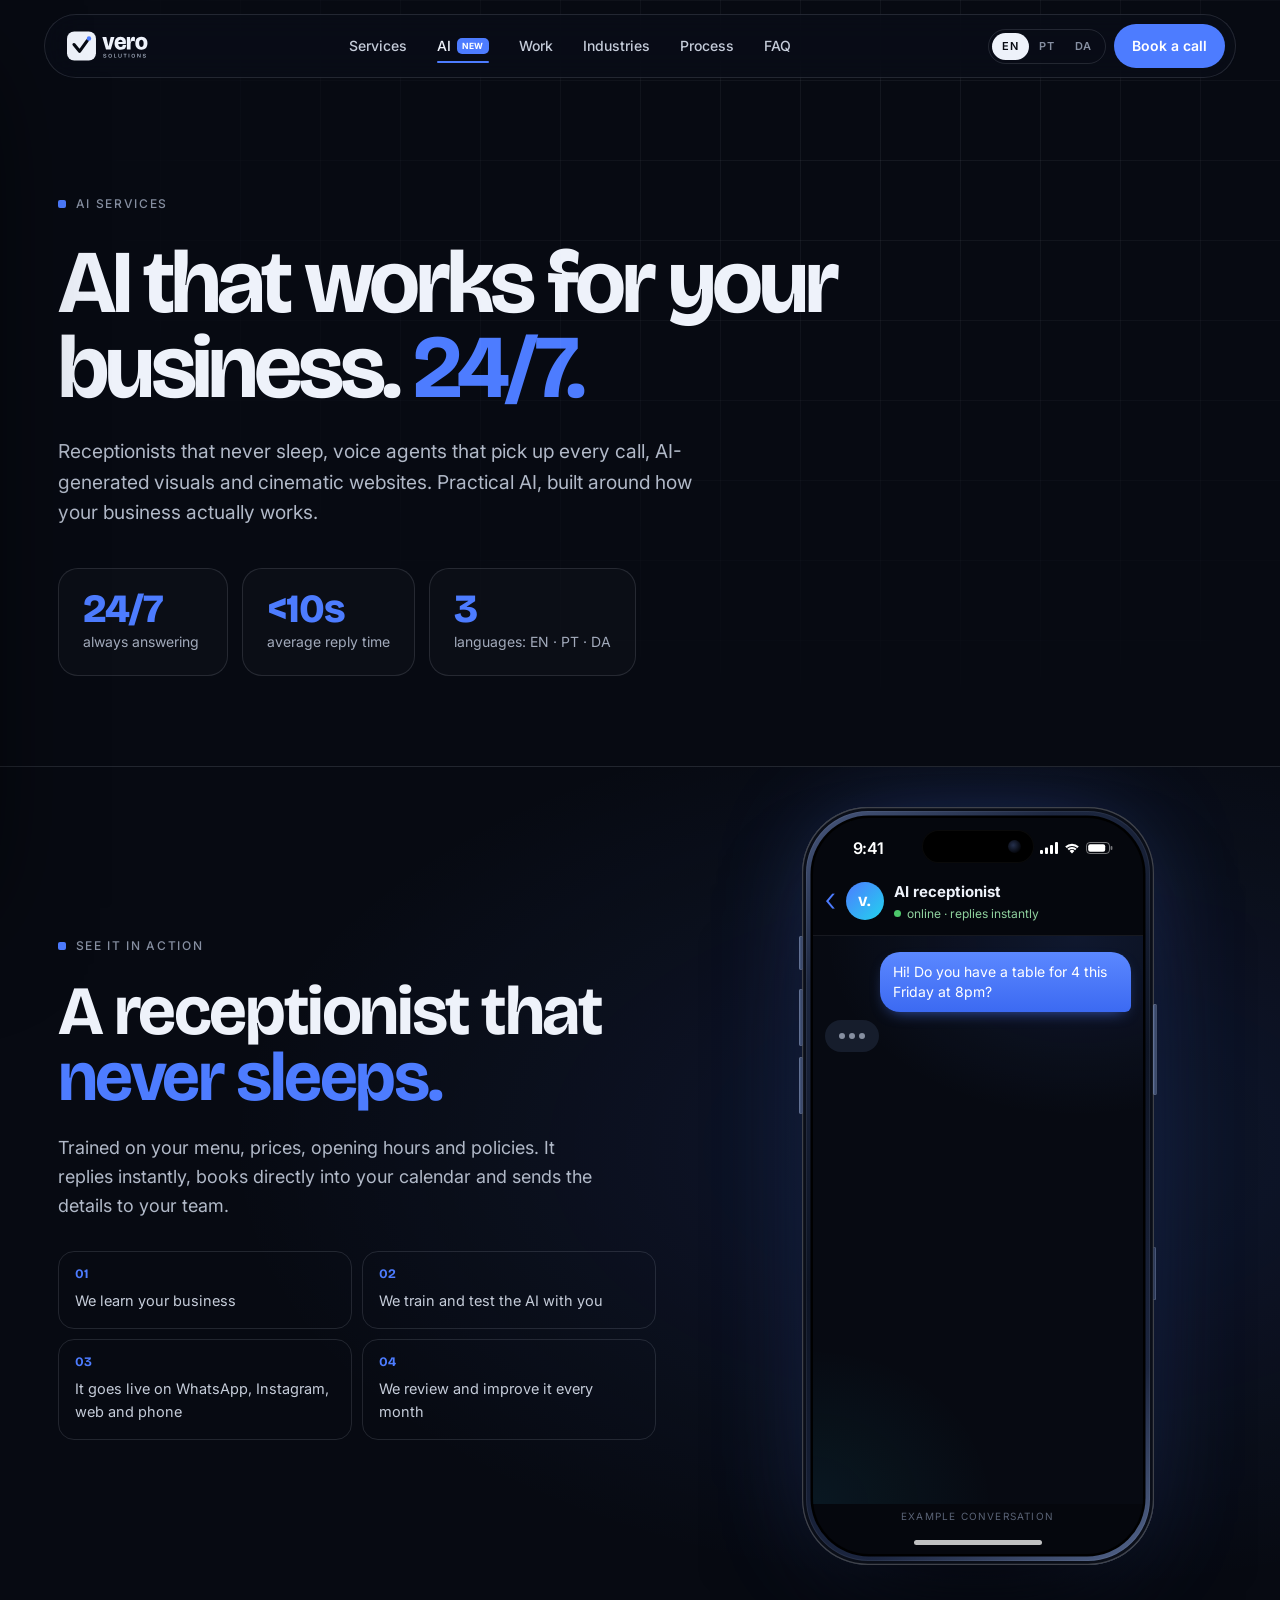
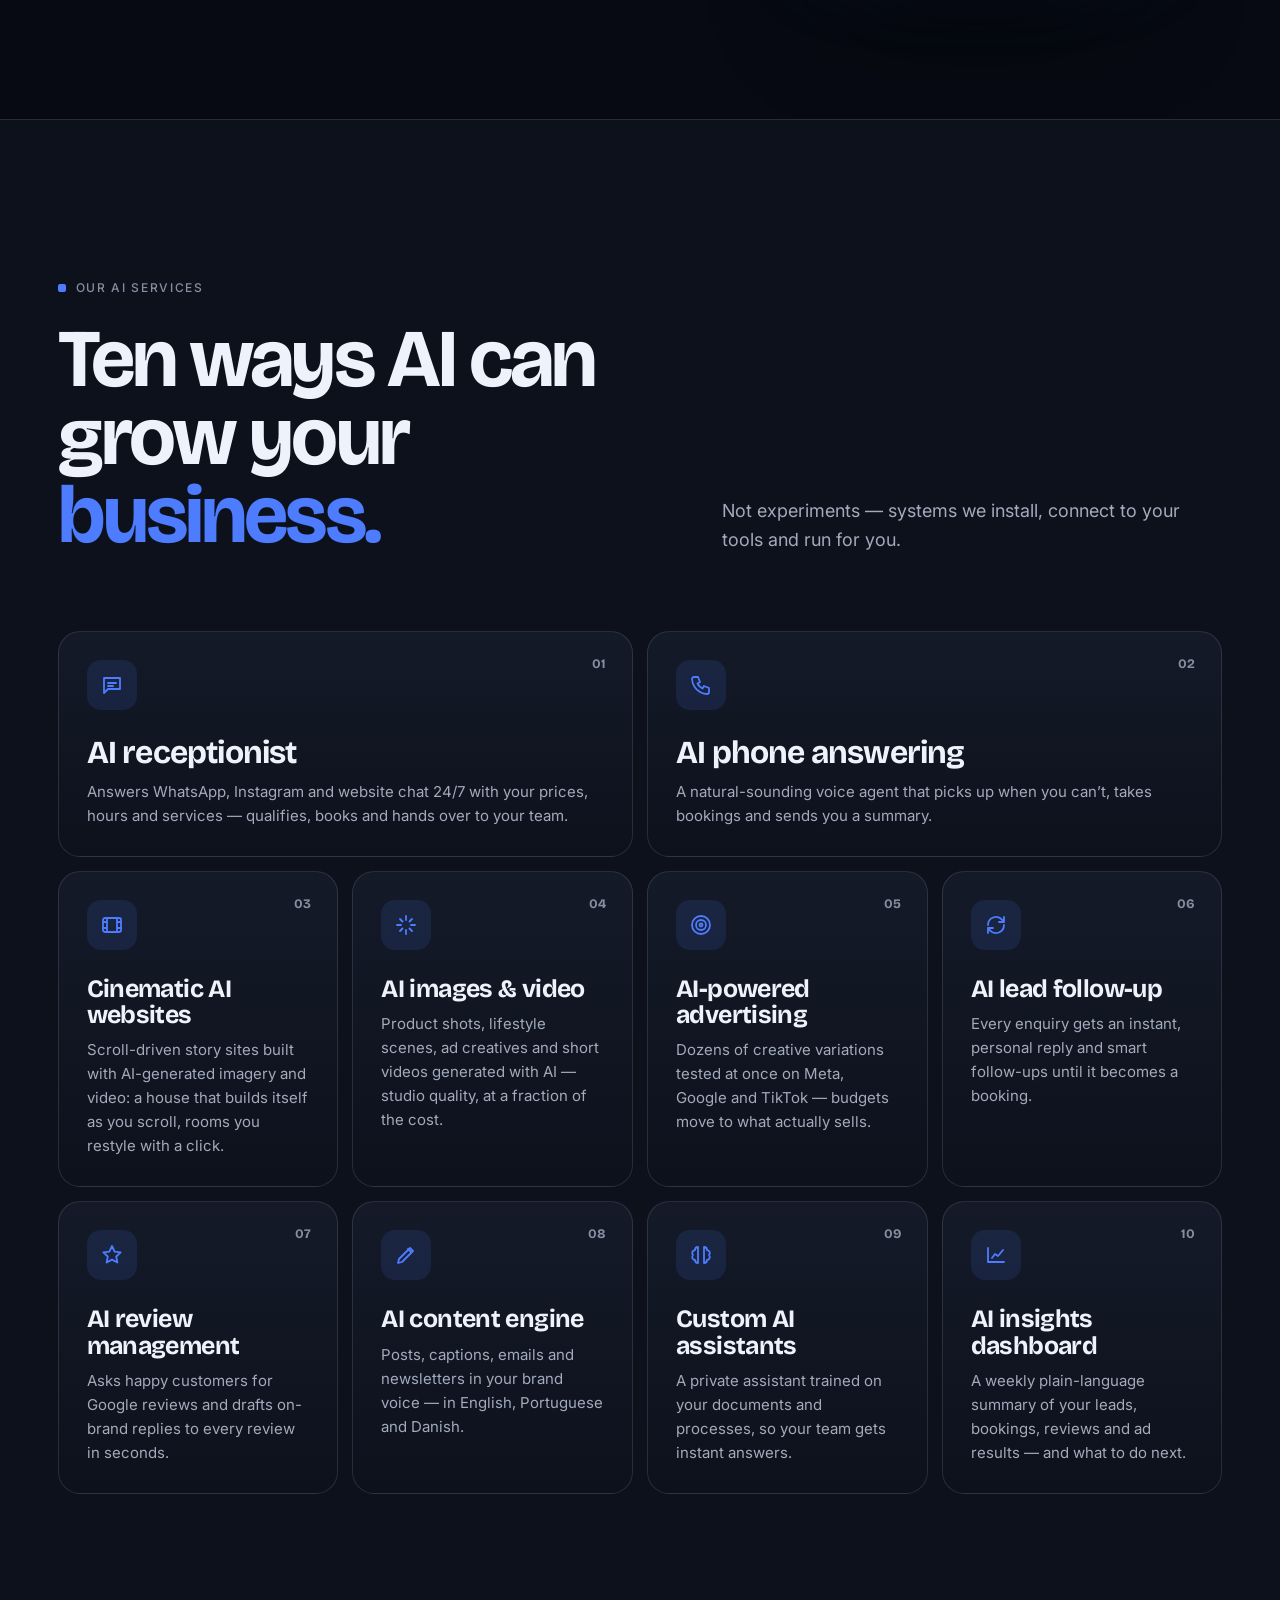
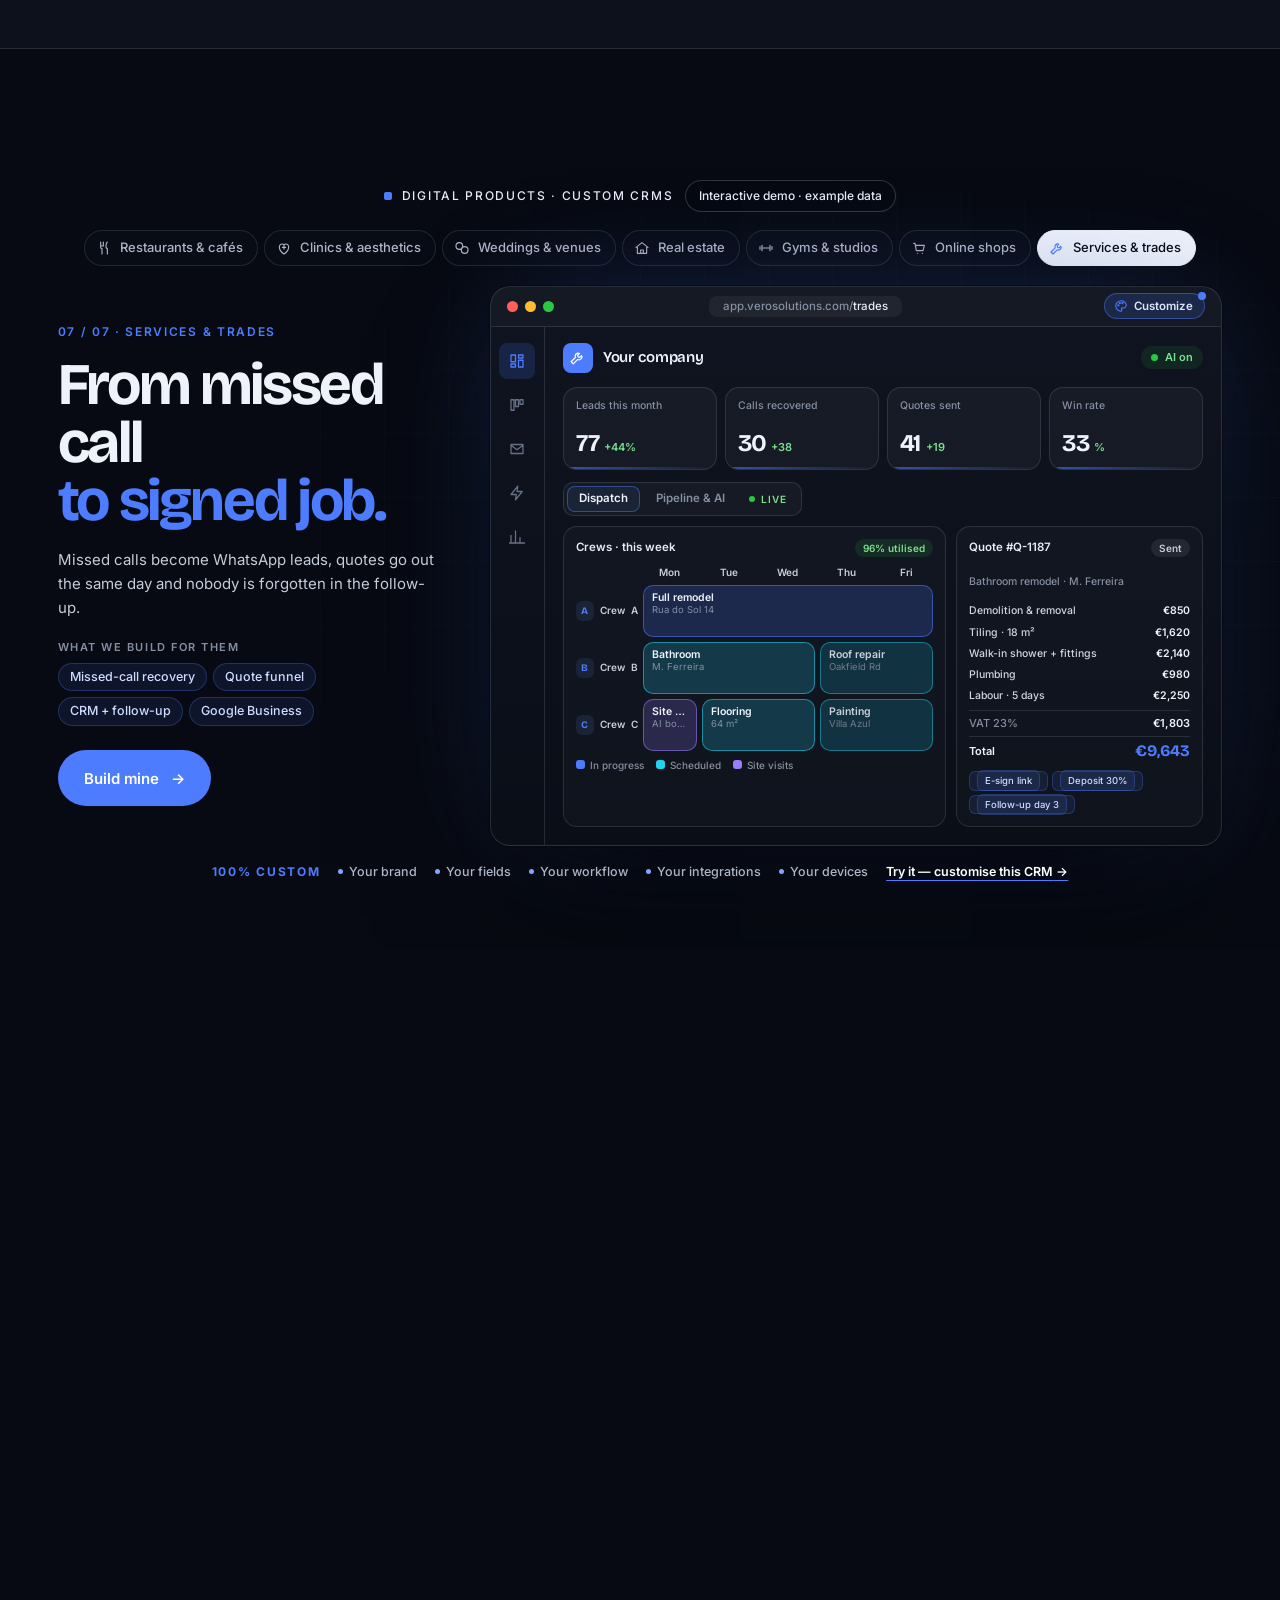
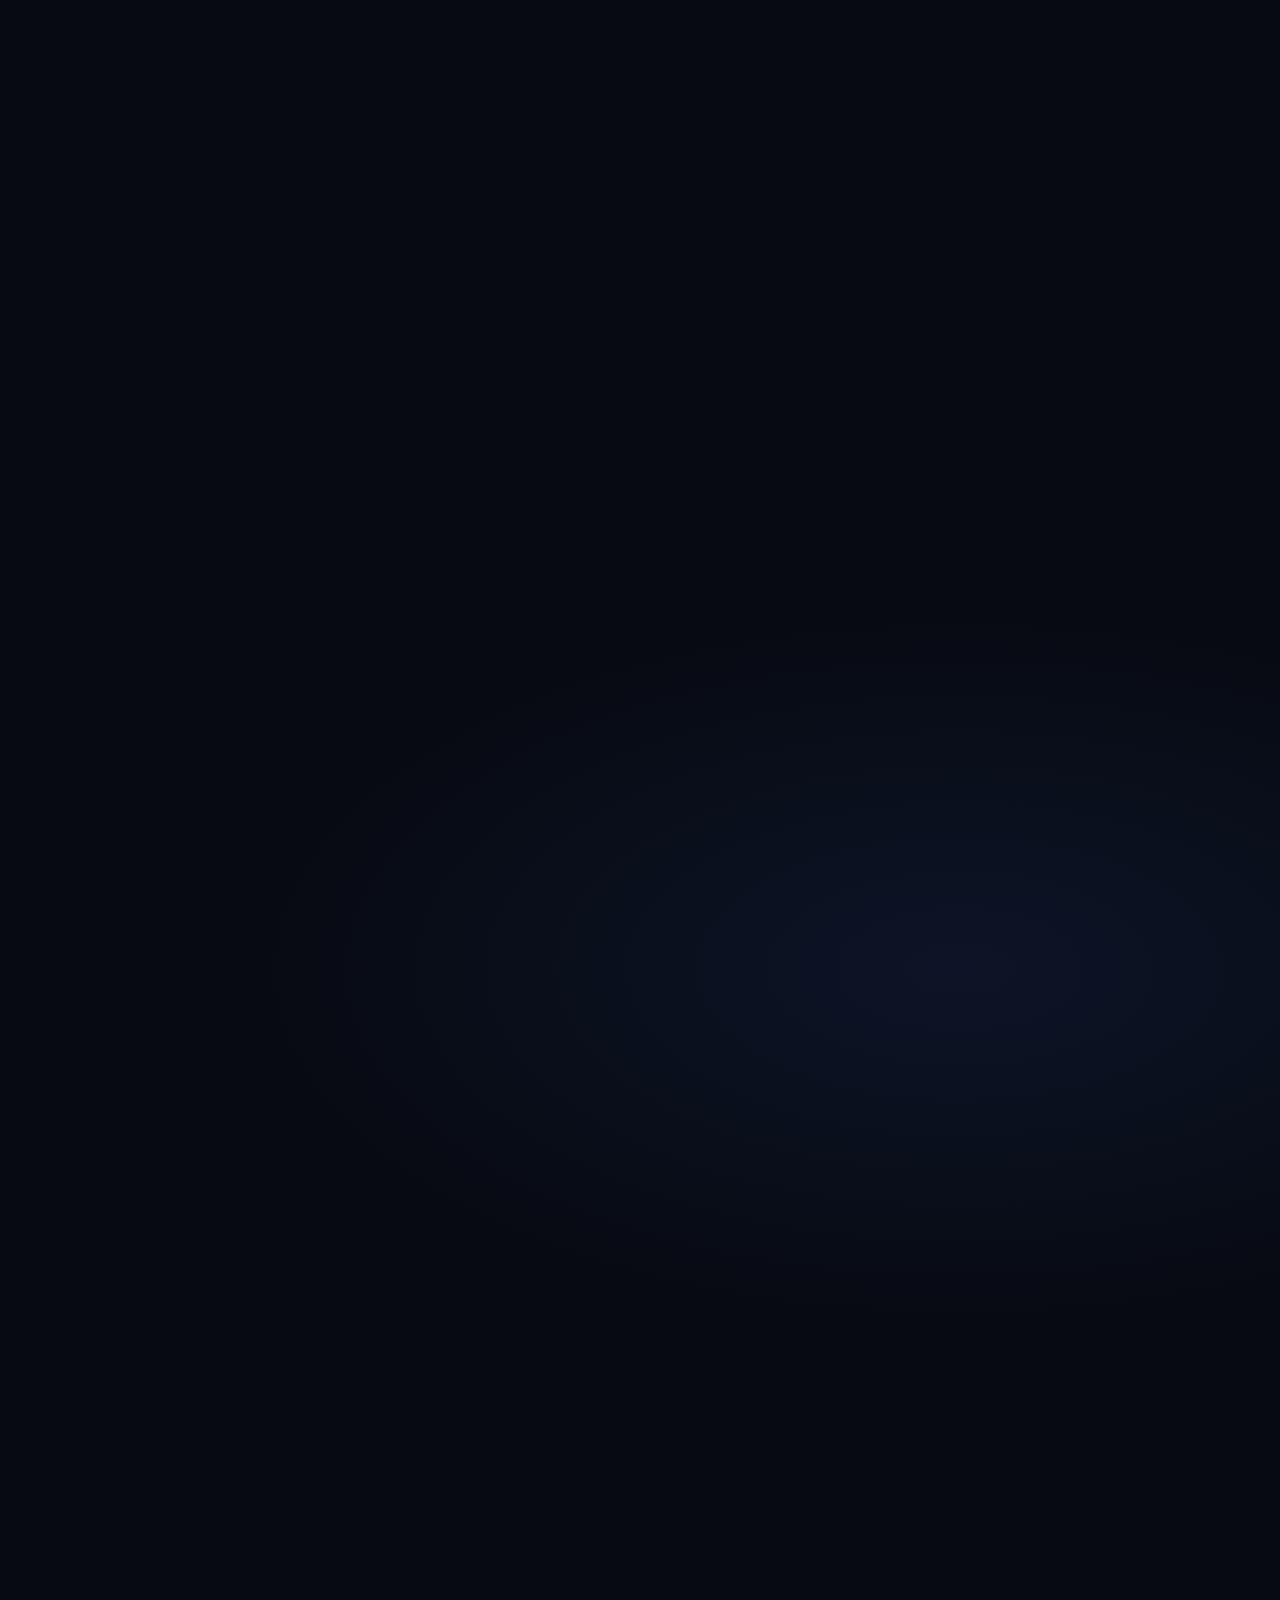
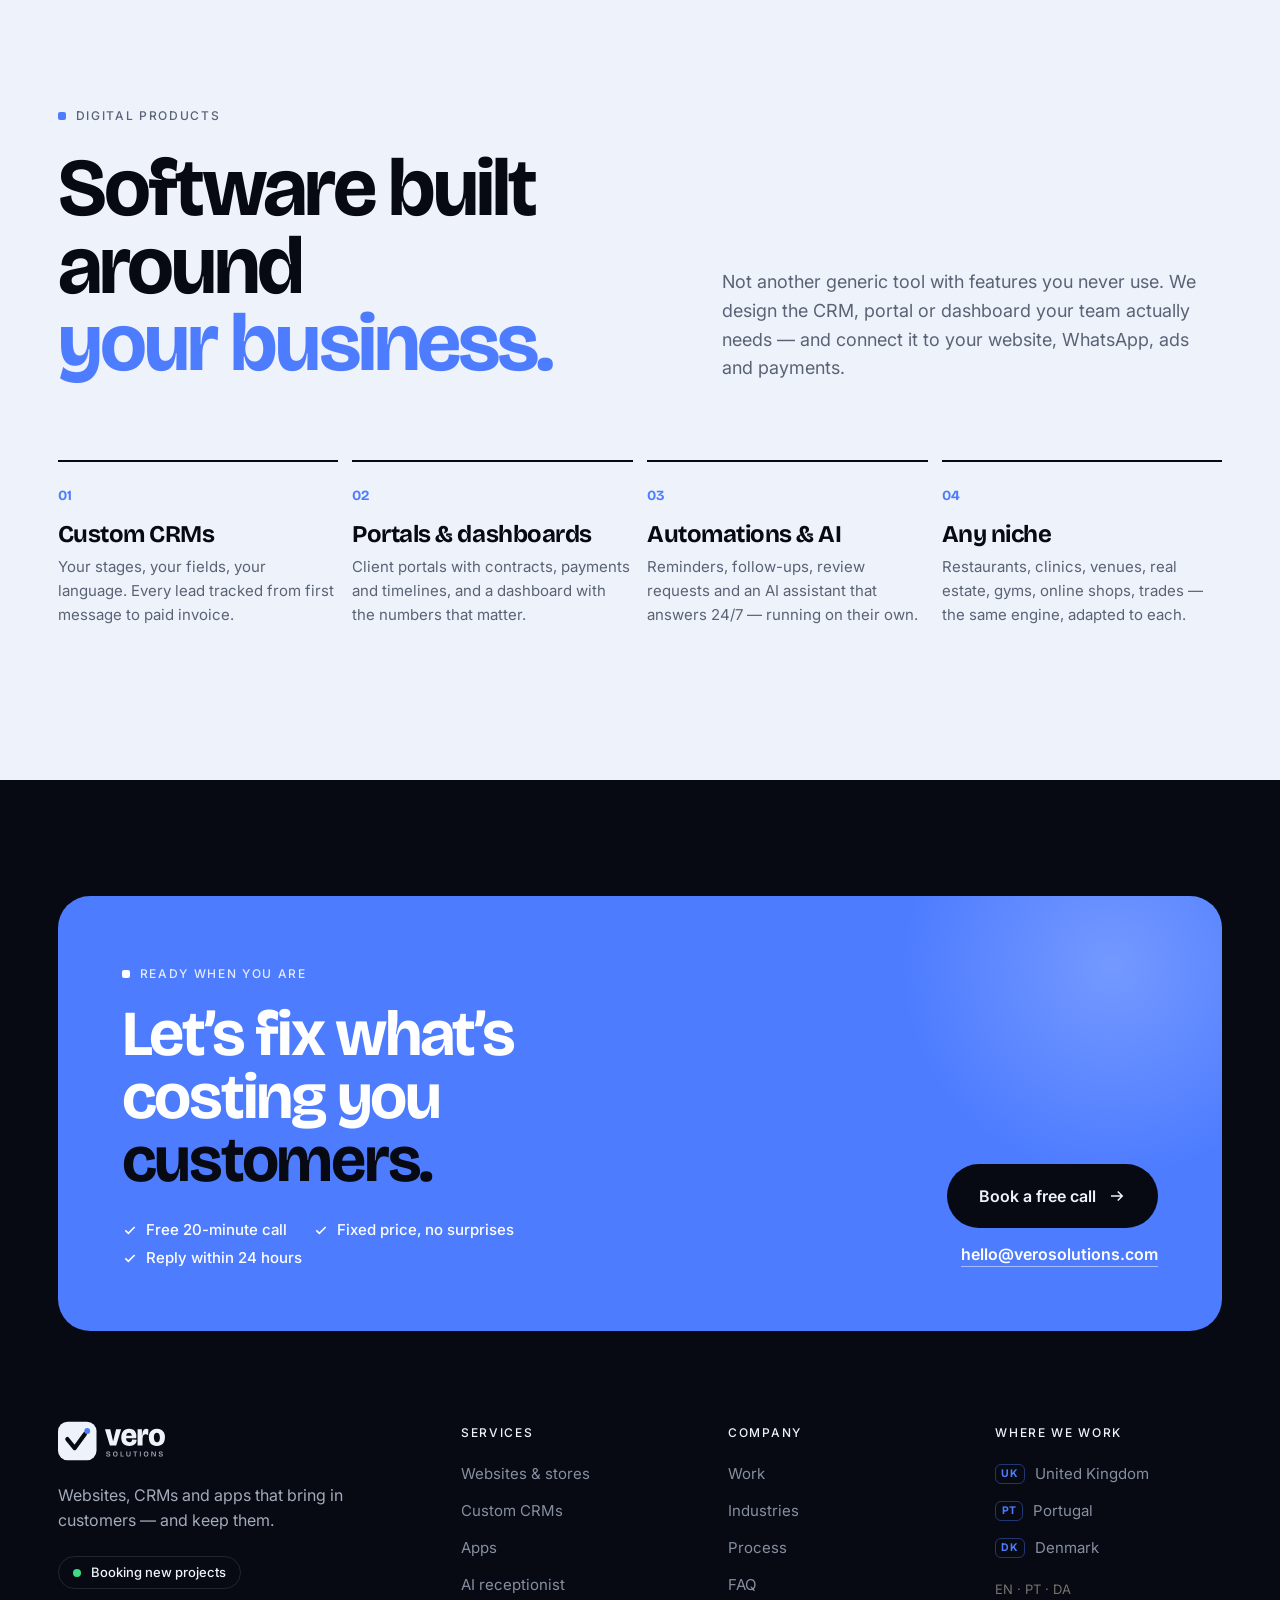
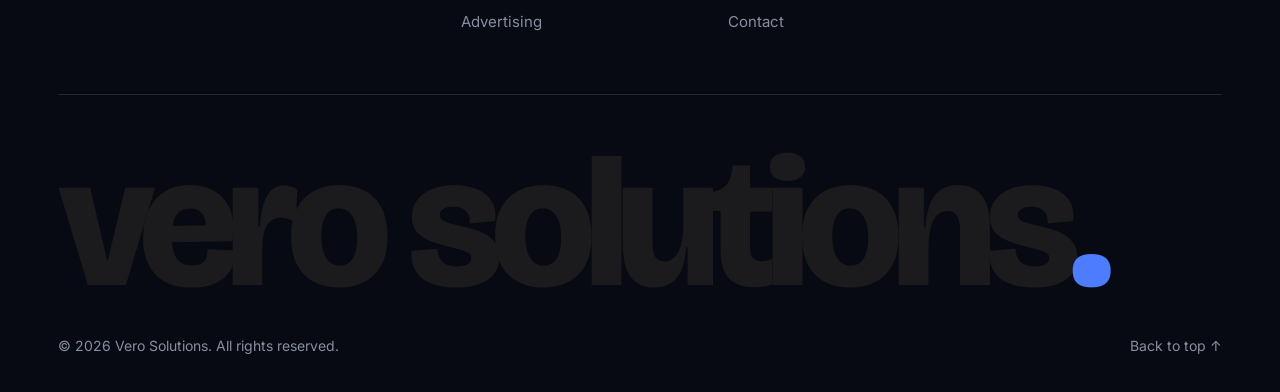
==== commit e2657ff7: "feat(hero): MacBook Pro 16 + iPhone 18 Pro Max with real client sites, niche CRMs/apps, captions, 36" ====
--- a/ai.html
+++ b/ai.html
@@ -74,7 +74,7 @@
 <section class="sec2 dark2">
   <div class="wrap">
     <span class="tag rv"><span data-en>Our AI services</span><span data-pt>Os nossos serviços AI</span><span data-da>Vores AI-ydelser</span></span>
-    <div class="hd"><h2 class="rv d1"><span data-en>Ten ways AI can<br>grow your <span class=acc>business.</span></span><span data-pt>Dez formas de a AI<br>fazer crescer o seu <span class=acc>negócio.</span></span><span data-da>Ti måder, AI kan<br>få din <span class=acc>virksomhed</span> til at vokse.</span></h2>
+    <div class="hd"><h2 class="rv d1"><span data-en>Ten ways AI can<br>grow your <span class=acc>business.</span></span><span data-pt>Dez formas de a&nbsp;AI fazer<br>crescer o seu <span class=acc>negócio.</span></span><span data-da>Ti måder, AI kan<br>få din <span class=acc>virksomhed</span> til at vokse.</span></h2>
     <p class="rv d2"><span data-en>Not experiments — systems we install, connect to your tools and run for you.</span><span data-pt>Não são experiências — são sistemas que instalamos, ligamos às suas ferramentas e gerimos por si.</span><span data-da>Ikke eksperimenter — systemer, vi installerer, forbinder til dine værktøjer og driver for dig.</span></p></div>
     <div class="aicards"><div class="aic rv d0"><span class="n">01</span><div class="ic"><svg viewBox="0 0 24 24" fill="none" stroke="currentColor" stroke-width="1.8" stroke-linecap="round" stroke-linejoin="round"><path d="M4 5h16v11H8l-4 4z"/><path d="M8 10h8M8 13h5"/></svg></div><h3><span data-en>AI receptionist</span><span data-pt>Rececionista AI</span><span data-da>AI-receptionist</span></h3><p><span data-en>Answers WhatsApp, Instagram and website chat 24/7 with your prices, hours and services — qualifies, books and hands over to your team.</span><span data-pt>Responde no WhatsApp, Instagram e chat do site 24/7 com os seus preços, horários e serviços — qualifica, marca e passa à equipa.</span><span data-da>Svarer på WhatsApp, Instagram og chatten på din hjemmeside 24/7 med dine priser, åbningstider og ydelser — kvalificerer, booker og overdrager til dit team.</span></p></div><div class="aic rv d1"><span class="n">02</span><div class="ic"><svg viewBox="0 0 24 24" fill="none" stroke="currentColor" stroke-width="1.8" stroke-linecap="round" stroke-linejoin="round"><path d="M5 4h4l2 5-2.5 1.5a11 11 0 005 5L15 13l5 2v4a2 2 0 01-2 2A16 16 0 013 6a2 2 0 012-2z"/></svg></div><h3><span data-en>AI phone answering</span><span data-pt>Atendimento telefónico com AI</span><span data-da>AI-telefonsvarer</span></h3><p><span data-en>A natural-sounding voice agent that picks up when you can’t, takes bookings and sends you a summary.</span><span data-pt>Um agente de voz natural que atende quando não pode, faz reservas e envia-lhe um resumo.</span><span data-da>En naturligt klingende stemmeagent, der tager telefonen, når du ikke kan, tager imod bookinger og sender dig et resumé.</span></p></div><div class="aic rv d2"><span class="n">03</span><div class="ic"><svg viewBox="0 0 24 24" fill="none" stroke="currentColor" stroke-width="1.8" stroke-linecap="round" stroke-linejoin="round"><rect x="3" y="5" width="18" height="14" rx="2"/><path d="M7 5v14M17 5v14M3 9h4M3 15h4M17 9h4M17 15h4"/></svg></div><h3><span data-en>Cinematic AI websites</span><span data-pt>Sites cinematográficos com AI</span><span data-da>Filmiske AI-hjemmesider</span></h3><p><span data-en>Scroll-driven story sites built with AI-generated imagery and video: a house that builds itself as you scroll, rooms you restyle with a click.</span><span data-pt>Sites com scroll cinematográfico feitos com imagens e vídeo gerados por AI: uma casa que se constrói enquanto faz scroll, divisões que muda com um clique.</span><span data-da>Scroll-drevne hjemmesider bygget med AI-genererede billeder og video: et hus, der bygger sig selv, mens du scroller, og rum, du kan restyle med et klik.</span></p></div><div class="aic rv d0"><span class="n">04</span><div class="ic"><svg viewBox="0 0 24 24" fill="none" stroke="currentColor" stroke-width="1.8" stroke-linecap="round" stroke-linejoin="round"><path d="M12 3v4M12 17v4M3 12h4M17 12h4M6 6l2.5 2.5M15.5 15.5L18 18M6 18l2.5-2.5M15.5 8.5L18 6"/></svg></div><h3><span data-en>AI images & video</span><span data-pt>Imagens e vídeo com AI</span><span data-da>AI-billeder & video</span></h3><p><span data-en>Product shots, lifestyle scenes, ad creatives and short videos generated with AI — studio quality, at a fraction of the cost.</span><span data-pt>Fotos de produto, cenas lifestyle, criativos de anúncios e vídeos curtos gerados com AI — qualidade de estúdio, por uma fração do custo.</span><span data-da>Produktbilleder, lifestylescener, annoncekreativer og korte videoer genereret med AI — i studiekvalitet til en brøkdel af prisen.</span></p></div><div class="aic rv d1"><span class="n">05</span><div class="ic"><svg viewBox="0 0 24 24" fill="none" stroke="currentColor" stroke-width="1.8" stroke-linecap="round" stroke-linejoin="round"><circle cx="12" cy="12" r="9"/><circle cx="12" cy="12" r="5"/><circle cx="12" cy="12" r="1.5"/></svg></div><h3><span data-en>AI-powered advertising</span><span data-pt>Publicidade com AI</span><span data-da>AI-drevet annoncering</span></h3><p><span data-en>Dozens of creative variations tested at once on Meta, Google and TikTok — budgets move to what actually sells.</span><span data-pt>Dezenas de variações de criativos testadas ao mesmo tempo na Meta, Google e TikTok — o orçamento vai para o que realmente vende.</span><span data-da>Dusinvis af kreative varianter testet på én gang på Meta, Google og TikTok — budgettet flyttes derhen, hvor det rent faktisk sælger.</span></p></div><div class="aic rv d2"><span class="n">06</span><div class="ic"><svg viewBox="0 0 24 24" fill="none" stroke="currentColor" stroke-width="1.8" stroke-linecap="round" stroke-linejoin="round"><path d="M4 12a8 8 0 0114-5.3L20 9M20 4v5h-5M20 12a8 8 0 01-14 5.3L4 15M4 20v-5h5"/></svg></div><h3><span data-en>AI lead follow-up</span><span data-pt>Follow-up de contactos com AI</span><span data-da>AI-opfølgning på leads</span></h3><p><span data-en>Every enquiry gets an instant, personal reply and smart follow-ups until it becomes a booking.</span><span data-pt>Cada pedido recebe uma resposta imediata e personalizada e follow-ups inteligentes até se tornar uma reserva.</span><span data-da>Hver henvendelse får et øjeblikkeligt, personligt svar og smarte opfølgninger, indtil den bliver til en booking.</span></p></div><div class="aic rv d0"><span class="n">07</span><div class="ic"><svg viewBox="0 0 24 24" fill="none" stroke="currentColor" stroke-width="1.8" stroke-linecap="round" stroke-linejoin="round"><path d="M12 3l2.6 5.6 6.1.7-4.5 4.2 1.2 6L12 16.6 6.6 19.5l1.2-6L3.3 9.3l6.1-.7z"/></svg></div><h3><span data-en>AI review management</span><span data-pt>Gestão de avaliações com AI</span><span data-da>AI-styring af anmeldelser</span></h3><p><span data-en>Asks happy customers for Google reviews and drafts on-brand replies to every review in seconds.</span><span data-pt>Pede avaliações Google aos clientes satisfeitos e escreve respostas à medida da marca em segundos.</span><span data-da>Beder tilfredse kunder om Google-anmeldelser og skriver svar i din brandtone på hver anmeldelse på få sekunder.</span></p></div><div class="aic rv d1"><span class="n">08</span><div class="ic"><svg viewBox="0 0 24 24" fill="none" stroke="currentColor" stroke-width="1.8" stroke-linecap="round" stroke-linejoin="round"><path d="M4 20l4-1 11-11-3-3L5 16z"/><path d="M14 6l3 3"/></svg></div><h3><span data-en>AI content engine</span><span data-pt>Motor de conteúdo AI</span><span data-da>AI-indholdsmotor</span></h3><p><span data-en>Posts, captions, emails and newsletters in your brand voice — in English, Portuguese and Danish.</span><span data-pt>Posts, legendas, emails e newsletters com a voz da sua marca — em inglês, português e dinamarquês.</span><span data-da>Opslag, billedtekster, e-mails og nyhedsbreve i din brandstemme — på engelsk, portugisisk og dansk.</span></p></div><div class="aic rv d2"><span class="n">09</span><div class="ic"><svg viewBox="0 0 24 24" fill="none" stroke="currentColor" stroke-width="1.8" stroke-linecap="round" stroke-linejoin="round"><path d="M9 4a3 3 0 00-3 3 3 3 0 00-2 5 3 3 0 002 5 3 3 0 003 3V4zM15 4a3 3 0 013 3 3 3 0 012 5 3 3 0 01-2 5 3 3 0 01-3 3V4z"/></svg></div><h3><span data-en>Custom AI assistants</span><span data-pt>Assistentes AI à medida</span><span data-da>Skræddersyede AI-assistenter</span></h3><p><span data-en>A private assistant trained on your documents and processes, so your team gets instant answers.</span><span data-pt>Um assistente privado treinado com os seus documentos e processos, para a equipa ter respostas imediatas.</span><span data-da>En privat assistent trænet på dine dokumenter og processer, så dit team får svar med det samme.</span></p></div><div class="aic rv d0"><span class="n">10</span><div class="ic"><svg viewBox="0 0 24 24" fill="none" stroke="currentColor" stroke-width="1.8" stroke-linecap="round" stroke-linejoin="round"><path d="M4 19V5M4 19h16M8 15l3-4 3 2 5-6"/></svg></div><h3><span data-en>AI insights dashboard</span><span data-pt>Painel de insights com AI</span><span data-da>AI-indsigtsdashboard</span></h3><p><span data-en>A weekly plain-language summary of your leads, bookings, reviews and ad results — and what to do next.</span><span data-pt>Um resumo semanal, em linguagem simples, dos contactos, reservas, avaliações e anúncios — e o que fazer a seguir.</span><span data-da>Et ugentligt resumé i et klart sprog af dine leads, bookinger, anmeldelser og annonceresultater — og hvad du skal gøre nu.</span></p></div></div>
   </div>
--- a/css/site.css
+++ b/css/site.css
@@ -1053,10 +1053,10 @@
 .crm-app.blueprint .cm-rtcol>.cm-p:nth-child(2),.crm-app.blueprint .crm-autos{transform:translateZ(215px)}
 .crm-app.blueprint [data-w]{position:relative;outline:1px dashed color-mix(in srgb,var(--acc) 70%,transparent);outline-offset:3px;box-shadow:0 30px 50px -20px rgba(0,0,0,.85)}
 .crm-app.blueprint [data-w]::after{content:attr(data-w);position:absolute;left:0;top:-21px;padding:3px 7px;border-radius:5px;background:var(--acc);color:#fff;font:600 9.5px/1 var(--b);letter-spacing:.08em;text-transform:uppercase;white-space:nowrap;pointer-events:none}
-.crm-app.blueprint .crm-toast,.crm-app.blueprint .crm-cz{display:none}
+.crm-app.blueprint .crm-toast{display:none}
 /* drawer */
 .crm-cz{position:absolute;top:40px;right:0;bottom:0;width:min(290px,86%);display:flex;flex-direction:column;background:rgba(9,12,20,.94);backdrop-filter:blur(18px);-webkit-backdrop-filter:blur(18px);border-left:1px solid rgba(226,233,248,.12);box-shadow:-30px 0 60px -20px rgba(0,0,0,.7);transform:translateX(104%);transition:transform .55s var(--e);z-index:6;color:#e6ebf5}
-.crm-app.cz-open .crm-cz{transform:none}
+.crm-app.cz-open .crm-cz,.crm-stage.cz-open .crm-cz{transform:none}
 .cz-h{display:flex;align-items:center;gap:8px;padding:14px 14px 12px;border-bottom:1px solid var(--line)}
 .cz-h b{font:700 15px/1 var(--d);letter-spacing:-.01em}
 .cz-live{display:flex;align-items:center;gap:5px;font:600 9.5px/1 var(--b);letter-spacing:.1em;text-transform:uppercase;color:#7be08c}
@@ -1358,3 +1358,141 @@
 @media (max-width:640px){.sm-fab{width:52px;height:52px;padding:0;justify-content:center;border-radius:50%}.sm-fab>span{display:none}.sm-fab svg{width:20px;height:20px}}
 @media (min-width:1001px){.globe-wrap .globe-hint{bottom:132px}}
 @media (max-width:1000px){.hx .wrap .globe-wrap.in-copy{height:min(92vw,430px)}}
+
+/* drawer lives beside the app (not inside its 3D transform) */
+.crm-stage{position:relative;min-width:0}
+.crm-stage>.crm-cz:not(.inline){top:41px;border-radius:0 0 calc(20px * var(--rad,1)) 0;overflow:hidden}
+.crm-stage>.crm-cz:not(.inline){transform:translateX(18px);opacity:0;visibility:hidden;transition:transform .5s var(--e),opacity .35s,visibility 0s .5s;z-index:8}
+.crm-stage.cz-open>.crm-cz:not(.inline){transform:none;opacity:1;visibility:visible;transition:transform .5s var(--e),opacity .35s,visibility 0s}
+
+/* hero lead per product */
+.lead-x{display:grid}
+.lead-x .lx{grid-area:1/1;opacity:0;transform:translateY(10px);filter:blur(4px);transition:opacity .6s var(--e),transform .6s var(--e),filter .6s var(--e);pointer-events:none}
+.lead-x .lx.on{opacity:1;transform:none;filter:none}
+/* add-ons row */
+.addons{display:flex;align-items:center;gap:18px;margin-top:22px;padding:14px 14px 14px 22px;border-radius:20px;border:1px solid rgba(7,10,18,.09);background:linear-gradient(90deg,#fff,rgba(255,255,255,.55))}
+.ad-k{flex:none;font:600 11px/1.2 var(--b);letter-spacing:.16em;text-transform:uppercase;color:var(--mute2)}
+.ad-list{display:flex;flex-wrap:wrap;gap:6px;flex:1;min-width:0}
+.ad-list a{display:inline-flex;align-items:center;gap:8px;padding:9px 13px 9px 11px;border-radius:12px;background:var(--paper);border:1px solid rgba(7,10,18,.07);font:500 13.5px/1 var(--b);color:#141a28;transition:border-color .25s,transform .25s var(--e),background .25s}
+.ad-list a svg{width:16px;height:16px;color:var(--acc)}
+.ad-list a:hover{border-color:var(--acc);transform:translateY(-2px);background:#fff}
+.ad-all{flex:none;display:inline-flex;align-items:center;gap:8px;height:44px;padding:0 18px;border-radius:12px;background:var(--ink);color:#fff;font:600 13.5px/1 var(--b);transition:background .25s}
+.ad-all:hover{background:var(--acc)}
+@media (max-width:1000px){.addons{flex-wrap:wrap;padding:16px}.ad-k{width:100%}.ad-all{width:100%;justify-content:center}}
+
+/* services launcher (replaces the vertical edge tab) */
+.sm-tab{top:auto;bottom:24px;left:24px;transform:none;flex-direction:row;gap:12px;padding:7px 8px 7px 7px;border-radius:16px;background:rgba(9,12,20,.72);border:1px solid rgba(226,233,248,.12);box-shadow:0 18px 40px -18px rgba(0,0,0,.8),inset 0 1px 0 rgba(255,255,255,.05);color:var(--paper);transition:transform .45s var(--e),background .3s,border-color .3s,opacity .3s}
+.sm-tab-i{width:34px;height:34px;border-radius:10px;display:grid;place-items:center;background:linear-gradient(135deg,var(--acc),var(--acc2))}
+.sm-tab-i svg{width:16px;height:16px;color:#fff!important}
+.sm-tab>.sm-tab-t{writing-mode:horizontal-tb;transform:none;font:600 13px/1 var(--b);letter-spacing:0;text-transform:none}
+.sm-tab kbd{font:600 10.5px/1 var(--b);color:var(--mute);padding:6px 7px;border-radius:7px;border:1px solid rgba(226,233,248,.14);background:rgba(255,255,255,.04)}
+.sm-tab:hover{background:rgba(14,19,32,.92);border-color:rgba(77,124,255,.5);color:#fff;transform:translateY(-2px)}
+#sidemenu.open .sm-tab,#sidemenu.ft-in .sm-tab{transform:translateY(calc(100% + 40px));opacity:0;pointer-events:none}
+#sidemenu:not(.fab-on) .sm-tab{transform:translateY(calc(100% + 40px));opacity:0;pointer-events:none}
+/* ---------- industries matrix v2 (editorial, dark) */
+.gr-mx{background:radial-gradient(800px 300px at 100% 0%,rgba(77,124,255,.14),transparent 60%),#090d17;border:1px solid rgba(7,10,18,.9);border-radius:26px;box-shadow:0 40px 80px -40px rgba(7,10,18,.55);color:var(--paper);counter-reset:mx}
+.gr-mx table{min-width:640px}
+.gr-mx th{color:#7a8396;font:600 10.5px/1.2 var(--b);letter-spacing:.16em;padding:22px 20px 18px;border-bottom:1px solid rgba(226,233,248,.08);background:transparent}
+.gr-mx th:first-child{padding-left:28px}
+.gr-mx td{border-bottom:1px solid rgba(226,233,248,.06);padding:15px 20px;font:500 15px/1.3 var(--b);color:#dfe5f0;transition:background .25s}
+.gr-mx td:first-child{padding-left:28px;counter-increment:mx;white-space:nowrap}
+.gr-mx td:first-child::before{content:counter(mx,decimal-leading-zero);display:inline-block;width:34px;font:600 11px/1 var(--b);letter-spacing:.08em;color:#4f586b}
+.gr-mx tbody tr:hover td{background:rgba(255,255,255,.025)}
+.gr-mx tbody tr:hover td:first-child::before{color:var(--acc)}
+.gr-mx i{width:auto;height:auto;border-radius:999px;display:inline-flex;align-items:center;gap:6px;font:600 11.5px/1 var(--b);font-style:normal;letter-spacing:.02em;padding:7px 11px;background:none;border:0}
+.gr-mx i::before,.gr-mx i::after{position:static;transform:none;width:auto;height:auto;background:none}
+.gr-mx .m-y{background:rgba(77,124,255,.14);color:#c2d3ff;box-shadow:inset 0 0 0 1px rgba(77,124,255,.35)}
+.gr-mx .m-y::before{content:"✓";font-weight:700;color:#7aa2ff}
+.gr-mx .m-y::after{content:"Core"}
+.gr-mx .m-o{color:#8a93a6;box-shadow:inset 0 0 0 1px rgba(226,233,248,.14)}
+.gr-mx .m-o::after{content:"Optional"}
+.gr-mx .m-n{color:#4f586b;padding:7px 4px}
+.gr-mx .m-n::after{content:"—"}
+html[lang=pt] .gr-mx .m-y::after{content:"Essencial"}html[lang=pt] .gr-mx .m-o::after{content:"Opcional"}
+html[lang=da] .gr-mx .m-y::after{content:"Kerne"}html[lang=da] .gr-mx .m-o::after{content:"Valgfrit"}
+.gr-leg{display:none}
+.mx-h{max-width:18ch}
+@media (max-width:760px){.gr-mx td:first-child,.gr-mx th:first-child{position:sticky;left:0;background:#090d17;z-index:1;box-shadow:8px 0 12px -10px rgba(0,0,0,.8)}}
+
+/* estate: real photos + interaction */
+.cm-prop{text-align:left;font:inherit;color:inherit;cursor:pointer;transition:transform .3s var(--e),border-color .3s,box-shadow .3s}
+.cm-prop:hover{transform:translateY(-3px);border-color:rgba(77,124,255,.5)}
+.cm-prop.sel{border-color:var(--acc);box-shadow:0 0 0 1px var(--acc),0 14px 30px -14px rgba(77,124,255,.6)}
+.cm-img{background-size:cover;background-position:center;background-color:#1b2436}
+.cm-img::before,.cm-img::after{display:none}
+.cm-estd{display:flex;flex-direction:column}
+.cm-estd.flip{animation:crmin .45s var(--e)}
+.cm-ed{display:flex;flex-direction:column;gap:8px}
+.cm-edi{position:relative;height:118px;border-radius:calc(10px * var(--rad,1));background-size:cover;background-position:center}
+.cm-edh{display:flex;align-items:flex-end;justify-content:space-between;gap:8px}
+.cm-edh small{display:block;font:500 9.5px/1 var(--b);letter-spacing:.1em;text-transform:uppercase;color:var(--mute)}
+.cm-edh b{font:700 22px/1.1 var(--d);letter-spacing:-.02em}
+.cm-book{margin-top:2px;padding:10px 12px;border-radius:calc(10px * var(--rad,1));background:var(--acc);color:#fff;font:600 12px/1 var(--b);transition:filter .2s,transform .2s var(--e)}
+.cm-book:hover{filter:brightness(1.1);transform:translateY(-1px)}
+.cm-book.done{background:rgba(40,200,64,.16);color:#7be08c;cursor:default}
+.cm-note{font:400 10px/1.4 var(--b);color:var(--mute)}
+.cm-route{min-height:24px}
+/* ---------- hero devices v2: caption, configurator, focus */
+#globe-gl{cursor:grab}#globe-gl.hov{cursor:zoom-in}#globe-gl.scr{cursor:none}#globe-gl.spin{cursor:grabbing}
+.dv-cap{position:absolute;left:74.5%;bottom:150px;transform:translate(-50%,8px);z-index:4;display:flex;flex-direction:column;align-items:center;text-align:center;gap:7px;width:min(520px,90%);opacity:0;transition:opacity .35s var(--e),transform .5s var(--e);pointer-events:none}
+.dv-cap.on{opacity:1;transform:translate(-50%,0)}
+.dc-k{display:inline-flex;align-items:center;gap:9px;font:600 10.5px/1 var(--b);letter-spacing:.22em;text-transform:uppercase;color:#8fb0ff}
+.dc-k i{width:6px;height:6px;border-radius:50%;background:var(--acc2);box-shadow:0 0 0 4px rgba(34,211,238,.14)}
+.dv-cap b{font:600 27px/1.08 var(--d);letter-spacing:-.025em;color:#fff}
+.dv-cap small{font:400 13.5px/1.45 var(--b);color:#98a1b3;max-width:44ch}
+.dc-go{pointer-events:auto;margin-top:5px;display:inline-flex;align-items:center;gap:8px;font:600 12.5px/1 var(--b);color:#fff;padding:10px 15px;border-radius:999px;border:1px solid rgba(226,233,248,.16);background:rgba(255,255,255,.035);transition:border-color .25s,background .25s}
+.dc-go:hover{border-color:var(--acc);background:rgba(77,124,255,.16)}
+.globe-wrap .mf-ui{bottom:84px}
+.globe-wrap .globe-hint{bottom:44px}
+@media (min-width:1001px){.globe-wrap .globe-hint{bottom:44px}}
+.globe-wrap.dv-focus .mf-ui,.globe-wrap.dv-focus .dv-cap,.globe-wrap.dv-focus .globe-hint{opacity:0!important;pointer-events:none!important}
+.globe-wrap.dv-focus~.wrap{opacity:.06;filter:blur(3px);pointer-events:none!important}
+.hx .wrap{transition:opacity .5s var(--e),filter .5s var(--e)}
+.dv-cfg{position:fixed;right:max(16px,2.6vw);top:96px;width:min(400px,calc(100vw - 32px));max-height:calc(100vh - 120px);overflow-y:auto;z-index:40;padding:20px 20px 18px;border-radius:24px;background:rgba(8,11,19,.84);backdrop-filter:blur(24px) saturate(1.4);-webkit-backdrop-filter:blur(24px) saturate(1.4);border:1px solid rgba(226,233,248,.12);box-shadow:0 40px 100px -30px rgba(0,0,0,.95);color:var(--paper);opacity:0;transform:translateX(24px);pointer-events:none;transition:opacity .45s var(--e),transform .55s var(--e);scrollbar-width:thin}
+.dv-cfg.on{opacity:1;transform:none;pointer-events:auto}
+.cf-h{display:grid;grid-template-columns:1fr auto;align-items:center;gap:2px 10px;margin-bottom:16px}
+.cf-h span{font:600 10.5px/1 var(--b);letter-spacing:.2em;text-transform:uppercase;color:#8fb0ff}
+.cf-h b{grid-column:1;font:700 24px/1.1 var(--d);letter-spacing:-.02em}
+.cf-x{grid-row:1/span 2;grid-column:2;position:relative;width:38px;height:38px;border-radius:50%;border:1px solid rgba(226,233,248,.14);background:rgba(255,255,255,.04)}
+.cf-x i::before,.cf-x i::after{content:"";position:absolute;left:11px;top:18px;width:16px;height:1.6px;background:var(--paper);transform:rotate(45deg)}.cf-x i::after{transform:rotate(-45deg)}
+.cf-seg{display:grid;grid-template-columns:repeat(3,1fr);gap:3px;padding:3px;border-radius:12px;background:rgba(255,255,255,.05);border:1px solid rgba(226,233,248,.08);margin-bottom:16px}
+.cf-seg.two{grid-template-columns:1fr 1fr;margin-bottom:0}
+.cf-seg button{padding:10px 6px;border-radius:9px;font:600 12.5px/1 var(--b);color:#868fa1;transition:all .25s}
+.cf-seg button.on{background:#1b2436;color:#fff;box-shadow:inset 0 0 0 1px rgba(77,124,255,.5)}
+.cf-l{display:block;font:600 10px/1 var(--b);letter-spacing:.16em;text-transform:uppercase;color:#707a8d;margin-bottom:9px}
+.cf-types{display:grid;grid-template-columns:1fr 1fr;gap:6px;margin-bottom:16px}
+.cf-types button{display:flex;align-items:center;gap:9px;padding:10px 11px;border-radius:12px;background:rgba(255,255,255,.03);border:1px solid rgba(226,233,248,.08);font:500 12.5px/1.2 var(--b);color:#cfd6e2;text-align:left;transition:border-color .25s,background .25s}
+.cf-types button svg{width:17px;height:17px;flex:none;color:#7aa2ff}
+.cf-types button:hover{border-color:rgba(77,124,255,.45)}
+.cf-types button.on{background:rgba(77,124,255,.14);border-color:var(--acc);color:#fff}
+.cf-ba{margin-bottom:16px}
+.cf-info{padding:14px 15px;border-radius:14px;background:rgba(255,255,255,.03);border:1px solid rgba(226,233,248,.08)}
+.cf-info b{font:600 17px/1.2 var(--d)}
+.cf-info ul{list-style:none;margin-top:8px;display:flex;flex-direction:column;gap:6px}
+.cf-info li{position:relative;padding-left:20px;font-size:13px;color:#aeb6c6}
+.cf-info li::before{content:"";position:absolute;left:2px;top:7px;width:8px;height:8px;border-radius:2px;background:linear-gradient(135deg,var(--acc),var(--acc2))}
+.cf-note{margin-top:14px;font-size:12.5px;line-height:1.5;color:#98a1b3}.cf-note b{color:#fff}
+.cf-f{display:flex;align-items:center;gap:14px;flex-wrap:wrap;margin-top:16px}
+.cf-f .btn{height:48px;padding:0 20px;font-size:14px}
+.cf-tip{font-size:12px;color:#707a8d}
+.dv-open .sm-tab,.dv-open .sm-fab{opacity:0!important;pointer-events:none!important}
+@media (max-width:1000px){
+  .dv-cap{left:50%;top:6px;bottom:auto}.dv-cap b{font-size:20px}.dv-cap small{display:none}.dc-go{display:none}
+  .globe-wrap .mf-ui{bottom:40px}.globe-wrap .globe-hint{bottom:12px}
+  .dv-cfg{top:auto;bottom:0;right:0;left:0;width:auto;max-height:54vh;border-radius:24px 24px 0 0;transform:translateY(40px);padding-bottom:calc(18px + env(safe-area-inset-bottom))}
+  .dv-cfg.on{transform:none}
+  .globe-wrap.dv-focus~.wrap{opacity:1;filter:none}
+}
+.globe-wrap.dv-focus::after{opacity:0}
+.globe-wrap::after{transition:opacity .5s var(--e)}
+
+/* QA fixes */
+.mnav:not(.open){box-shadow:none;visibility:hidden;transition:transform .55s var(--e),visibility 0s .55s}
+.mnav.open{visibility:visible;transition:transform .55s var(--e),visibility 0s}
+#sidemenu.crm-in .sm-tab,#sidemenu.crm-in .sm-fab{transform:translateY(calc(100% + 40px));opacity:0;pointer-events:none}
+.crm-app.blueprint [data-w]::after{left:auto;right:8px;top:-22px}
+.cz-h{flex-wrap:wrap}
+.sv.sv-cta{display:flex;flex-direction:column;justify-content:space-between;background:linear-gradient(140deg,var(--acc),#2b55e0 60%,#1e3fb0);color:#fff;border-color:transparent}
+.sv.sv-cta .cat{color:rgba(255,255,255,.75)}.sv.sv-cta h4{color:#fff}.sv.sv-cta p{color:rgba(255,255,255,.85);font-weight:600}
+.sv.sv-cta:hover{transform:translateY(-4px);box-shadow:0 30px 60px -30px rgba(77,124,255,.8)}
+@media (max-width:1000px){.dv-cap{top:auto;bottom:92px}.dv-cap b{font-size:18px}.dc-k{font-size:9.5px}.hx .wrap .globe-wrap.in-copy{height:min(110vw,480px)}}
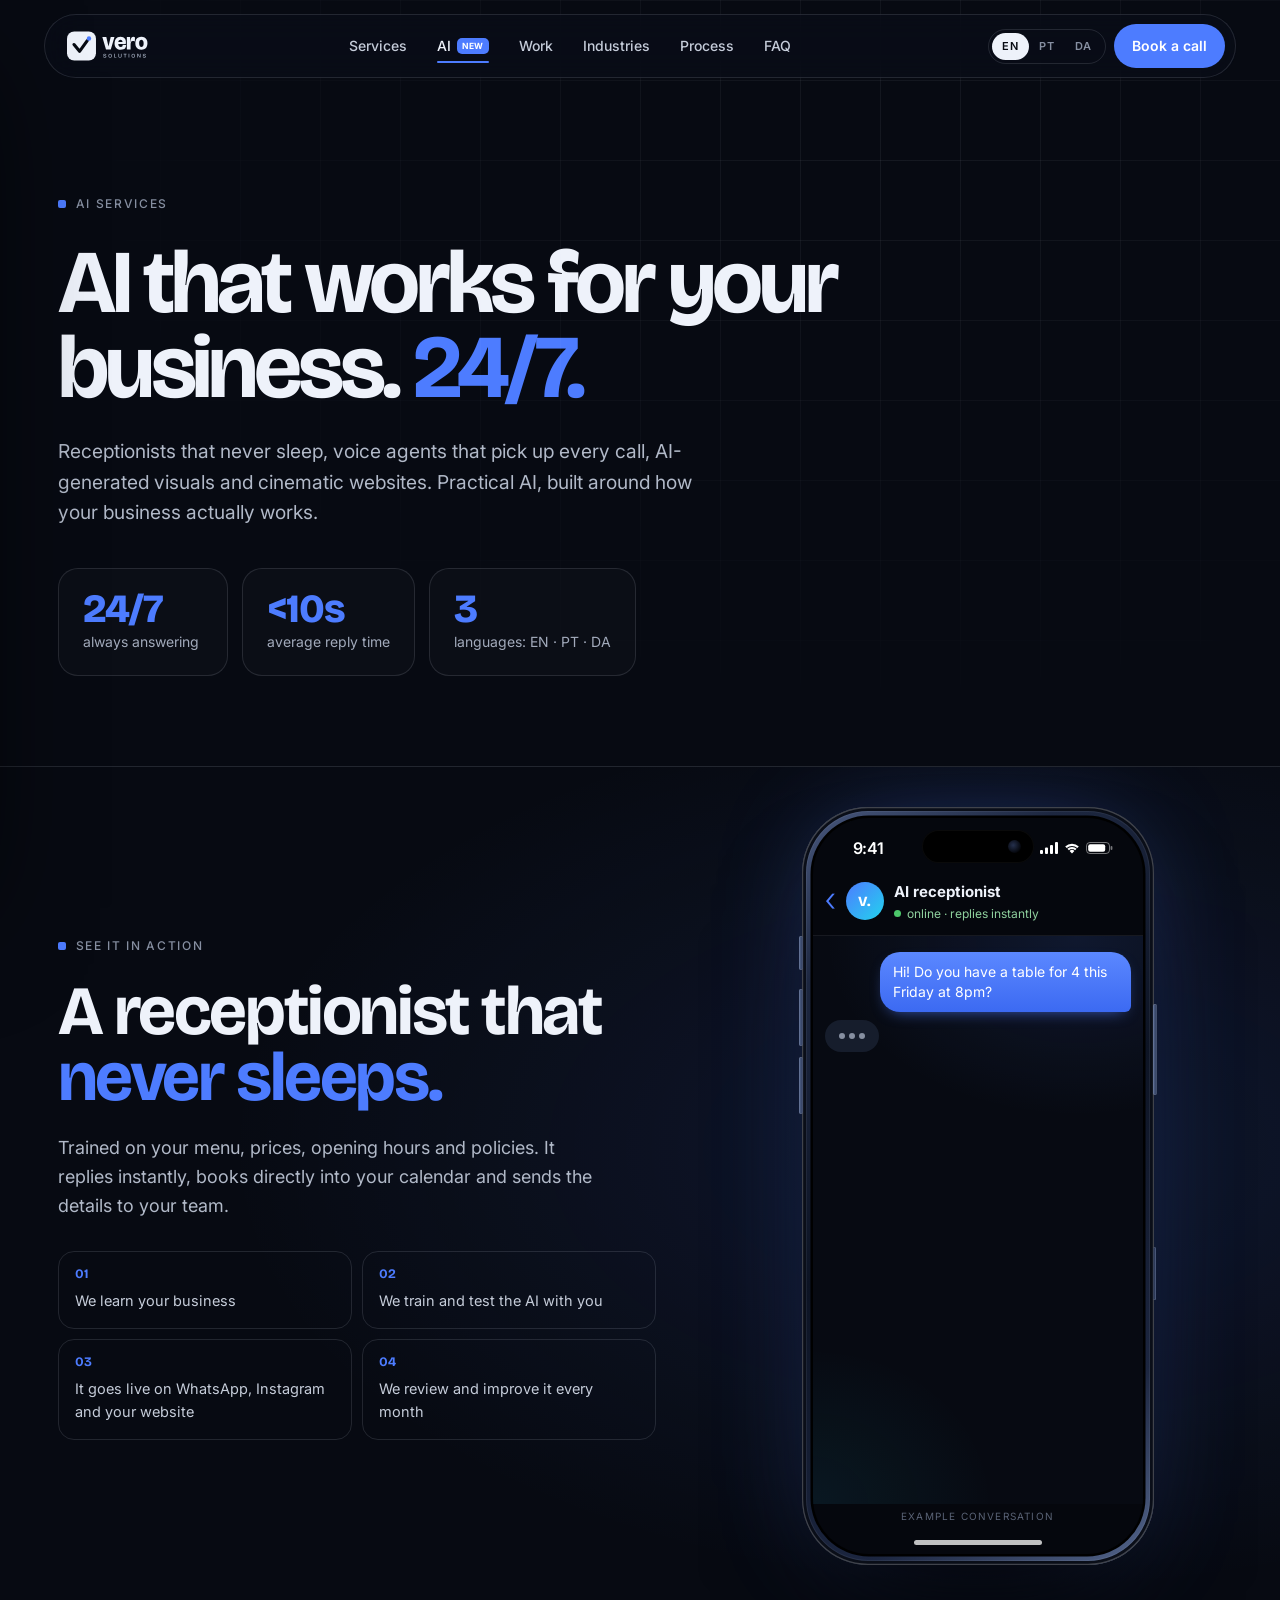
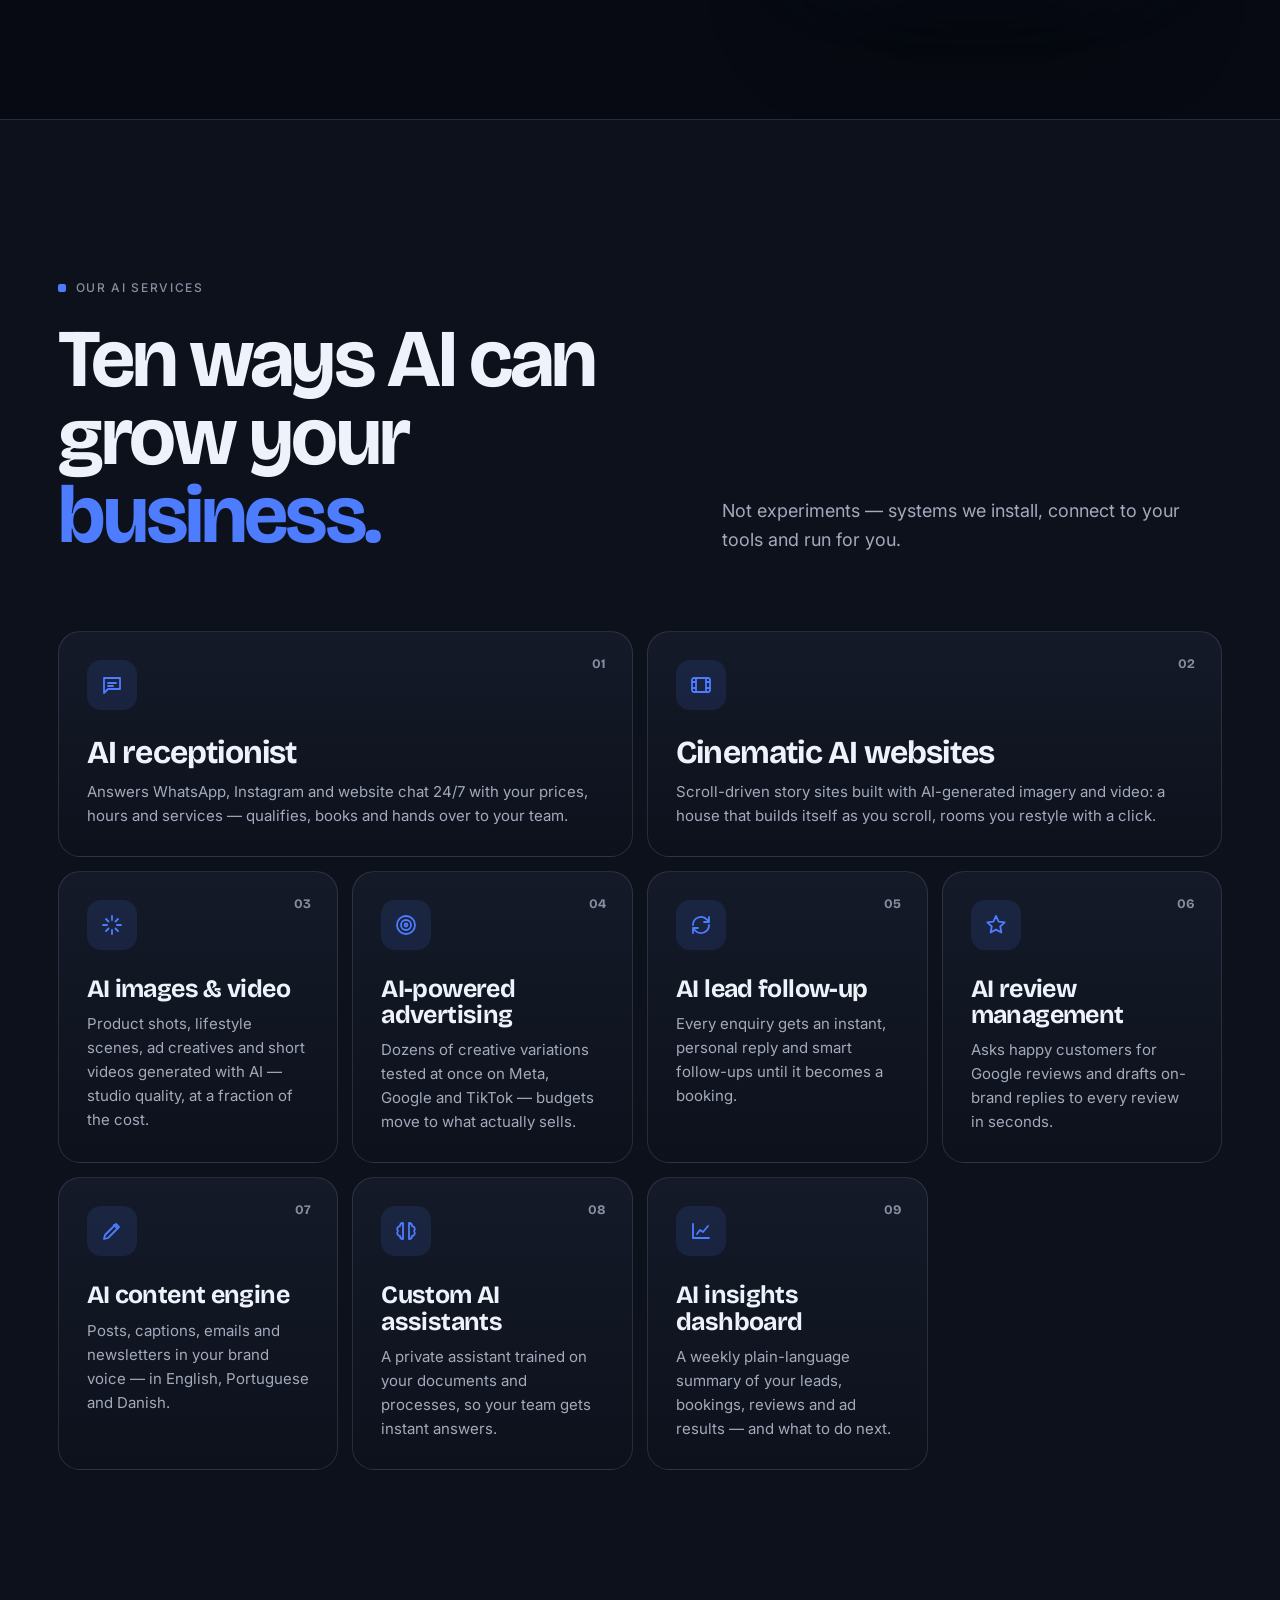
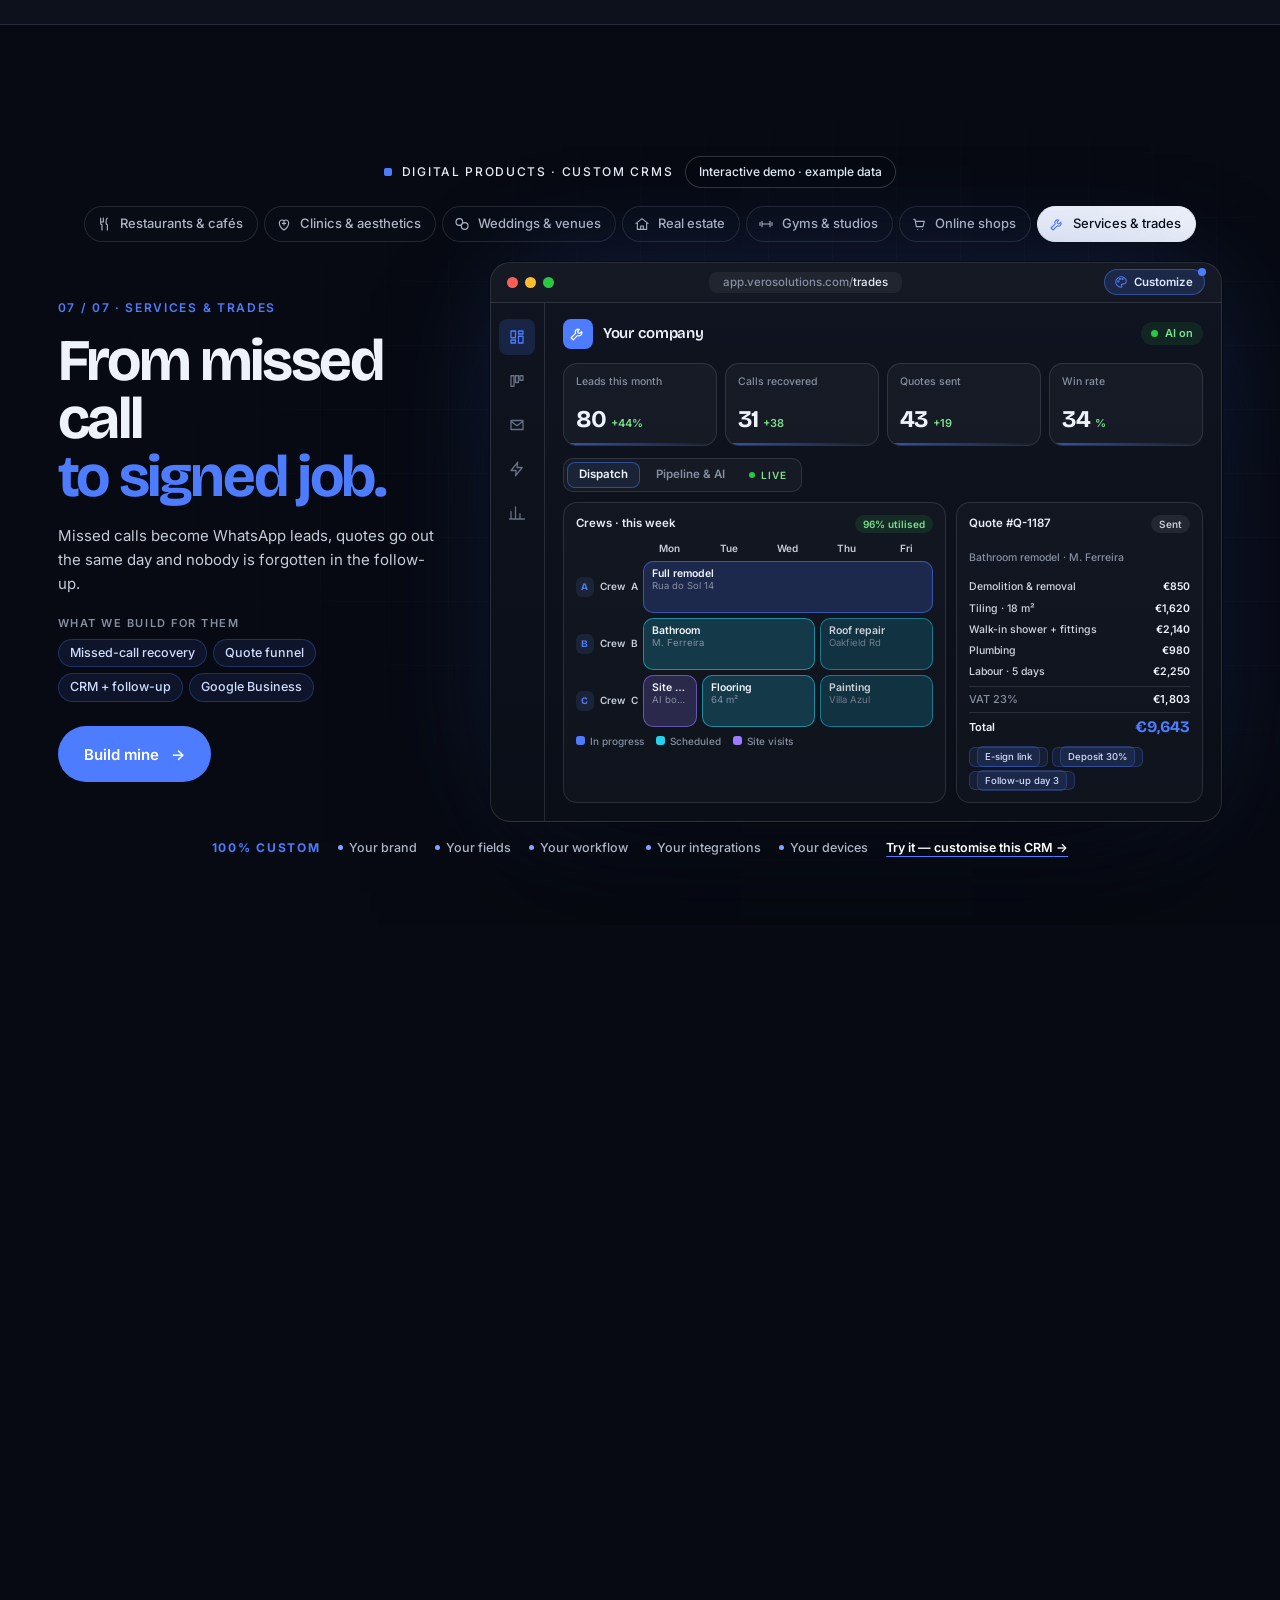
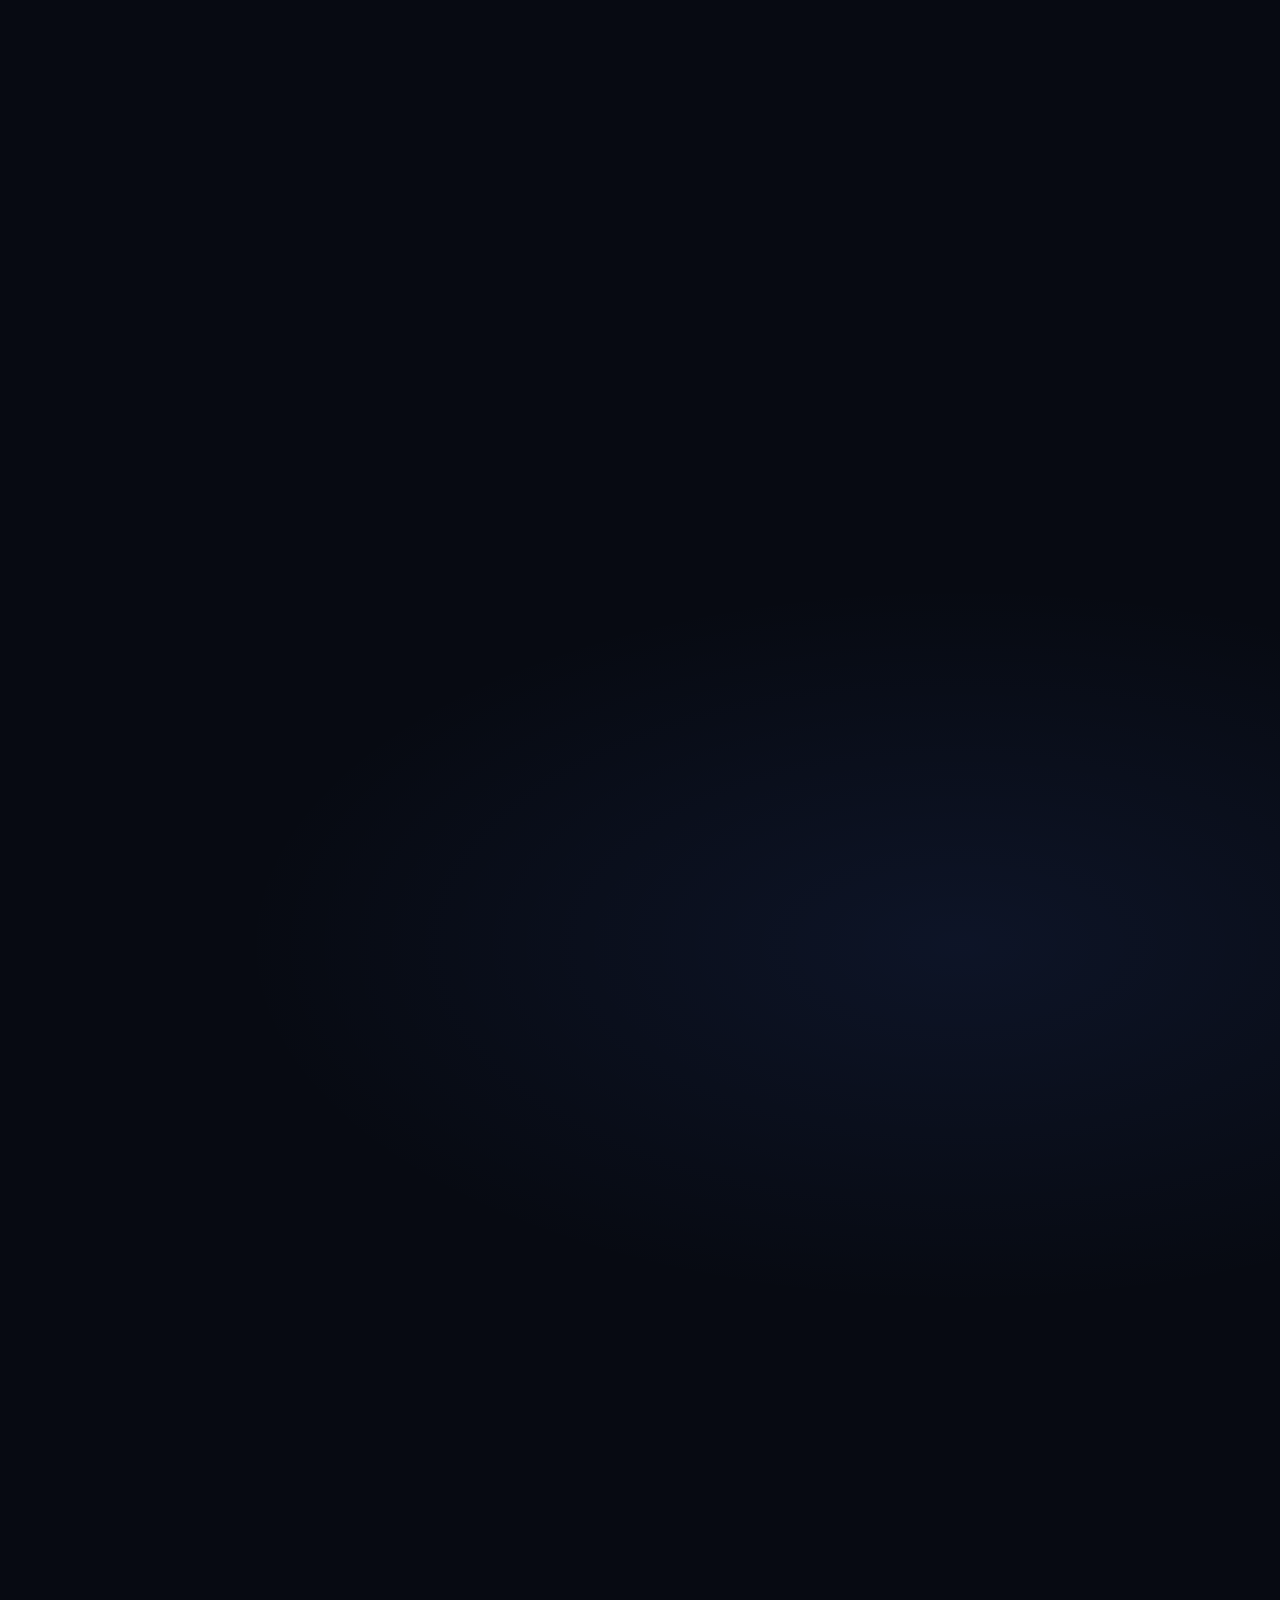
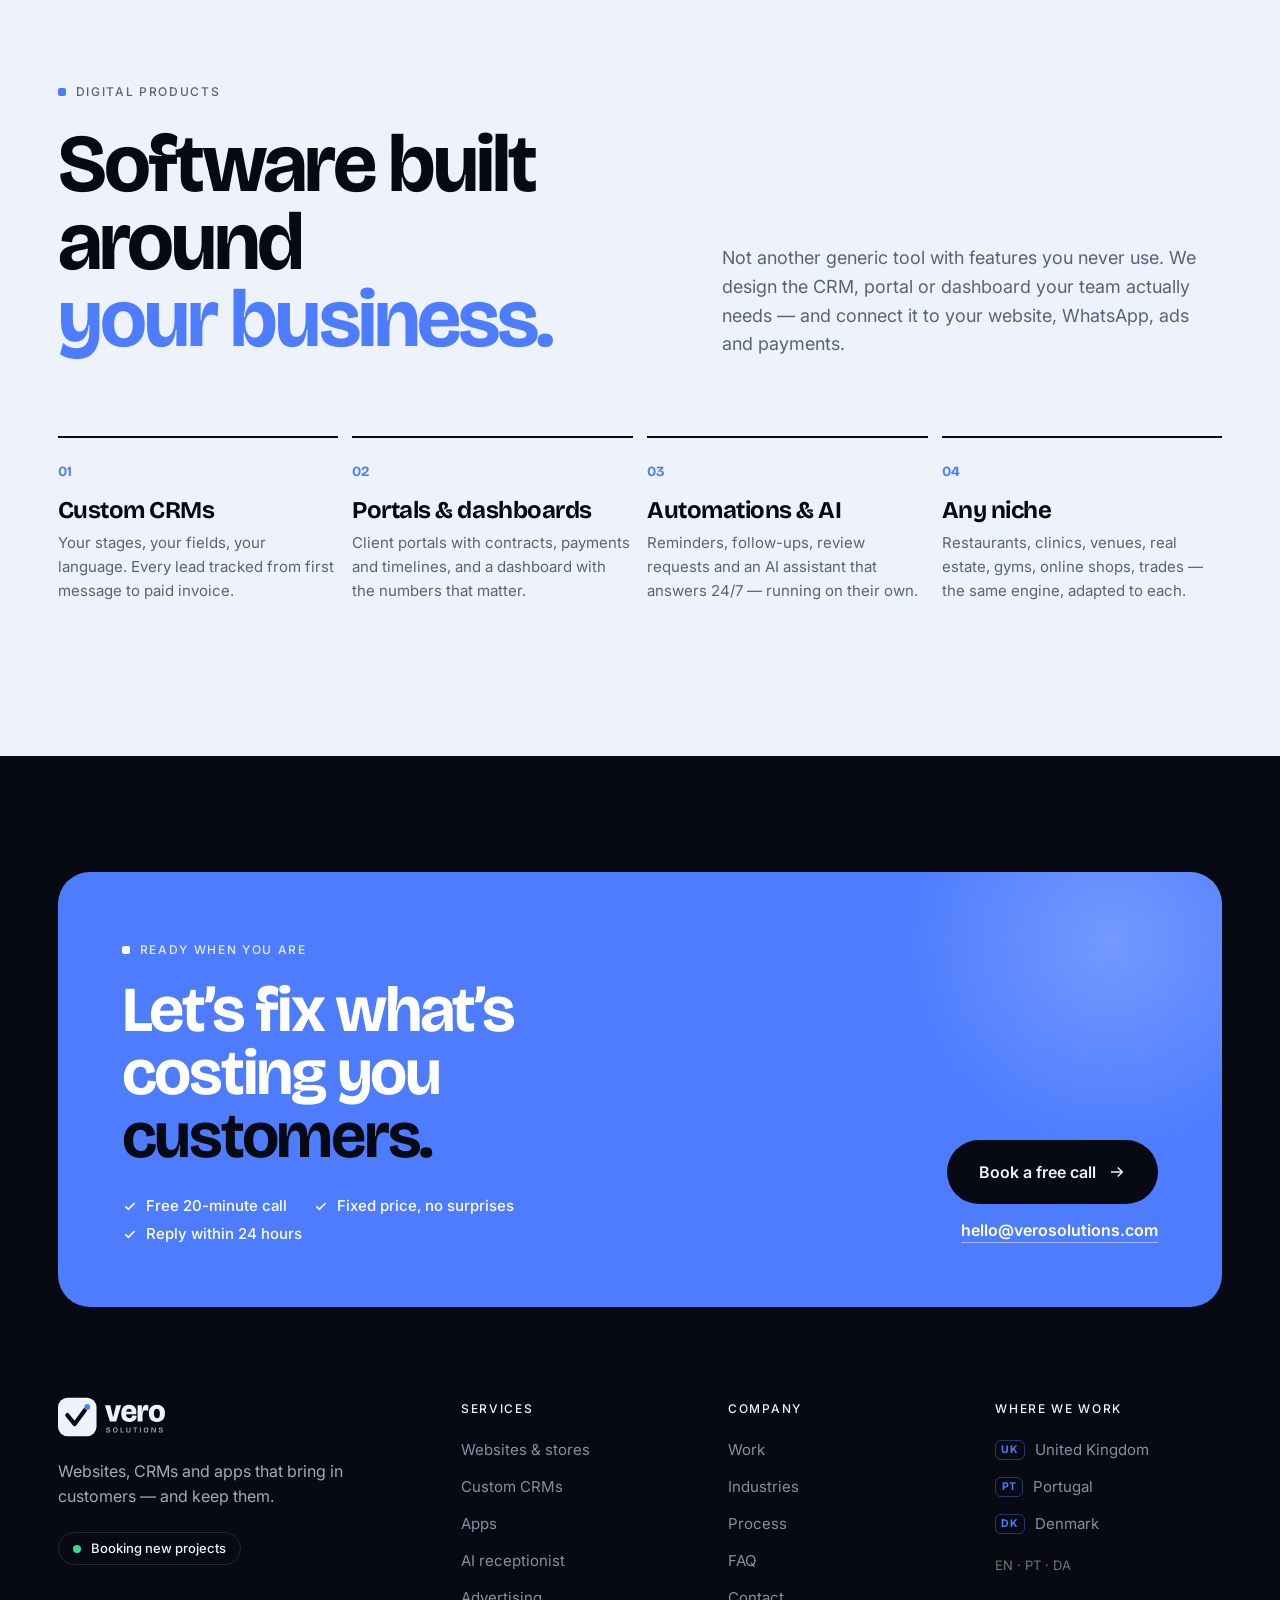
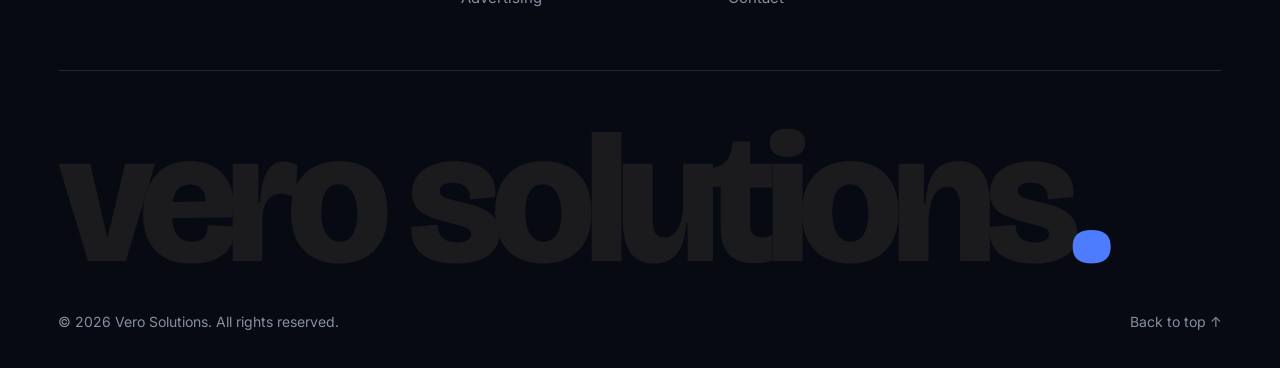
==== commit 0c71edc9: "feat(hero): interactive concept site per niche (fictional brands) on laptop + phone, 'try it' hints " ====
--- a/ai.html
+++ b/ai.html
@@ -56,7 +56,7 @@
       <h2 class="rv d1" style="margin-top:22px"><span data-en>A receptionist that <span class=acc>never sleeps.</span></span><span data-pt>Uma rececionista que <span class=acc>nunca dorme.</span></span><span data-da>En receptionist, der <span class=acc>aldrig sover.</span></span></h2>
       <p class="rv d2 big"><span data-en>Trained on your menu, prices, opening hours and policies. It replies instantly, books directly into your calendar and sends the details to your team.</span><span data-pt>Treinada com o seu menu, preços, horários e regras. Responde de imediato, marca diretamente no calendário e envia os detalhes à equipa.</span><span data-da>Trænet på dit menukort, dine priser, åbningstider og regler. Den svarer med det samme, booker direkte i din kalender og sender detaljerne til dit team.</span></p>
       <div class="howai rv d2">
-        <div><b>01</b><span data-en>We learn your business</span><span data-pt>Aprendemos o seu negócio</span><span data-da>Vi lærer din virksomhed at kende</span></div><div><b>02</b><span data-en>We train and test the AI with you</span><span data-pt>Treinamos e testamos a AI consigo</span><span data-da>Vi træner og tester AI'en sammen med dig</span></div><div><b>03</b><span data-en>It goes live on WhatsApp, Instagram, web and phone</span><span data-pt>Fica online no WhatsApp, Instagram, site e telefone</span><span data-da>Den går live på WhatsApp, Instagram, web og telefon</span></div><div><b>04</b><span data-en>We review and improve it every month</span><span data-pt>Revemos e melhoramos todos os meses</span><span data-da>Vi gennemgår og forbedrer den hver måned</span></div>
+        <div><b>01</b><span data-en>We learn your business</span><span data-pt>Aprendemos o seu negócio</span><span data-da>Vi lærer din virksomhed at kende</span></div><div><b>02</b><span data-en>We train and test the AI with you</span><span data-pt>Treinamos e testamos a AI consigo</span><span data-da>Vi træner og tester AI'en sammen med dig</span></div><div><b>03</b><span data-en>It goes live on WhatsApp, Instagram and your website</span><span data-pt>Fica online no WhatsApp, Instagram e no seu site</span><span data-da>Den går live på WhatsApp, Instagram og din hjemmeside</span></div><div><b>04</b><span data-en>We review and improve it every month</span><span data-pt>Revemos e melhoramos todos os meses</span><span data-da>Vi gennemgår og forbedrer den hver måned</span></div>
       </div>
     </div>
     <div class="phone2 iph rv" id="chat" aria-label="iPhone showing an example WhatsApp conversation with the AI receptionist">
@@ -76,7 +76,7 @@
     <span class="tag rv"><span data-en>Our AI services</span><span data-pt>Os nossos serviços AI</span><span data-da>Vores AI-ydelser</span></span>
     <div class="hd"><h2 class="rv d1"><span data-en>Ten ways AI can<br>grow your <span class=acc>business.</span></span><span data-pt>Dez formas de a&nbsp;AI fazer<br>crescer o seu <span class=acc>negócio.</span></span><span data-da>Ti måder, AI kan<br>få din <span class=acc>virksomhed</span> til at vokse.</span></h2>
     <p class="rv d2"><span data-en>Not experiments — systems we install, connect to your tools and run for you.</span><span data-pt>Não são experiências — são sistemas que instalamos, ligamos às suas ferramentas e gerimos por si.</span><span data-da>Ikke eksperimenter — systemer, vi installerer, forbinder til dine værktøjer og driver for dig.</span></p></div>
-    <div class="aicards"><div class="aic rv d0"><span class="n">01</span><div class="ic"><svg viewBox="0 0 24 24" fill="none" stroke="currentColor" stroke-width="1.8" stroke-linecap="round" stroke-linejoin="round"><path d="M4 5h16v11H8l-4 4z"/><path d="M8 10h8M8 13h5"/></svg></div><h3><span data-en>AI receptionist</span><span data-pt>Rececionista AI</span><span data-da>AI-receptionist</span></h3><p><span data-en>Answers WhatsApp, Instagram and website chat 24/7 with your prices, hours and services — qualifies, books and hands over to your team.</span><span data-pt>Responde no WhatsApp, Instagram e chat do site 24/7 com os seus preços, horários e serviços — qualifica, marca e passa à equipa.</span><span data-da>Svarer på WhatsApp, Instagram og chatten på din hjemmeside 24/7 med dine priser, åbningstider og ydelser — kvalificerer, booker og overdrager til dit team.</span></p></div><div class="aic rv d1"><span class="n">02</span><div class="ic"><svg viewBox="0 0 24 24" fill="none" stroke="currentColor" stroke-width="1.8" stroke-linecap="round" stroke-linejoin="round"><path d="M5 4h4l2 5-2.5 1.5a11 11 0 005 5L15 13l5 2v4a2 2 0 01-2 2A16 16 0 013 6a2 2 0 012-2z"/></svg></div><h3><span data-en>AI phone answering</span><span data-pt>Atendimento telefónico com AI</span><span data-da>AI-telefonsvarer</span></h3><p><span data-en>A natural-sounding voice agent that picks up when you can’t, takes bookings and sends you a summary.</span><span data-pt>Um agente de voz natural que atende quando não pode, faz reservas e envia-lhe um resumo.</span><span data-da>En naturligt klingende stemmeagent, der tager telefonen, når du ikke kan, tager imod bookinger og sender dig et resumé.</span></p></div><div class="aic rv d2"><span class="n">03</span><div class="ic"><svg viewBox="0 0 24 24" fill="none" stroke="currentColor" stroke-width="1.8" stroke-linecap="round" stroke-linejoin="round"><rect x="3" y="5" width="18" height="14" rx="2"/><path d="M7 5v14M17 5v14M3 9h4M3 15h4M17 9h4M17 15h4"/></svg></div><h3><span data-en>Cinematic AI websites</span><span data-pt>Sites cinematográficos com AI</span><span data-da>Filmiske AI-hjemmesider</span></h3><p><span data-en>Scroll-driven story sites built with AI-generated imagery and video: a house that builds itself as you scroll, rooms you restyle with a click.</span><span data-pt>Sites com scroll cinematográfico feitos com imagens e vídeo gerados por AI: uma casa que se constrói enquanto faz scroll, divisões que muda com um clique.</span><span data-da>Scroll-drevne hjemmesider bygget med AI-genererede billeder og video: et hus, der bygger sig selv, mens du scroller, og rum, du kan restyle med et klik.</span></p></div><div class="aic rv d0"><span class="n">04</span><div class="ic"><svg viewBox="0 0 24 24" fill="none" stroke="currentColor" stroke-width="1.8" stroke-linecap="round" stroke-linejoin="round"><path d="M12 3v4M12 17v4M3 12h4M17 12h4M6 6l2.5 2.5M15.5 15.5L18 18M6 18l2.5-2.5M15.5 8.5L18 6"/></svg></div><h3><span data-en>AI images & video</span><span data-pt>Imagens e vídeo com AI</span><span data-da>AI-billeder & video</span></h3><p><span data-en>Product shots, lifestyle scenes, ad creatives and short videos generated with AI — studio quality, at a fraction of the cost.</span><span data-pt>Fotos de produto, cenas lifestyle, criativos de anúncios e vídeos curtos gerados com AI — qualidade de estúdio, por uma fração do custo.</span><span data-da>Produktbilleder, lifestylescener, annoncekreativer og korte videoer genereret med AI — i studiekvalitet til en brøkdel af prisen.</span></p></div><div class="aic rv d1"><span class="n">05</span><div class="ic"><svg viewBox="0 0 24 24" fill="none" stroke="currentColor" stroke-width="1.8" stroke-linecap="round" stroke-linejoin="round"><circle cx="12" cy="12" r="9"/><circle cx="12" cy="12" r="5"/><circle cx="12" cy="12" r="1.5"/></svg></div><h3><span data-en>AI-powered advertising</span><span data-pt>Publicidade com AI</span><span data-da>AI-drevet annoncering</span></h3><p><span data-en>Dozens of creative variations tested at once on Meta, Google and TikTok — budgets move to what actually sells.</span><span data-pt>Dezenas de variações de criativos testadas ao mesmo tempo na Meta, Google e TikTok — o orçamento vai para o que realmente vende.</span><span data-da>Dusinvis af kreative varianter testet på én gang på Meta, Google og TikTok — budgettet flyttes derhen, hvor det rent faktisk sælger.</span></p></div><div class="aic rv d2"><span class="n">06</span><div class="ic"><svg viewBox="0 0 24 24" fill="none" stroke="currentColor" stroke-width="1.8" stroke-linecap="round" stroke-linejoin="round"><path d="M4 12a8 8 0 0114-5.3L20 9M20 4v5h-5M20 12a8 8 0 01-14 5.3L4 15M4 20v-5h5"/></svg></div><h3><span data-en>AI lead follow-up</span><span data-pt>Follow-up de contactos com AI</span><span data-da>AI-opfølgning på leads</span></h3><p><span data-en>Every enquiry gets an instant, personal reply and smart follow-ups until it becomes a booking.</span><span data-pt>Cada pedido recebe uma resposta imediata e personalizada e follow-ups inteligentes até se tornar uma reserva.</span><span data-da>Hver henvendelse får et øjeblikkeligt, personligt svar og smarte opfølgninger, indtil den bliver til en booking.</span></p></div><div class="aic rv d0"><span class="n">07</span><div class="ic"><svg viewBox="0 0 24 24" fill="none" stroke="currentColor" stroke-width="1.8" stroke-linecap="round" stroke-linejoin="round"><path d="M12 3l2.6 5.6 6.1.7-4.5 4.2 1.2 6L12 16.6 6.6 19.5l1.2-6L3.3 9.3l6.1-.7z"/></svg></div><h3><span data-en>AI review management</span><span data-pt>Gestão de avaliações com AI</span><span data-da>AI-styring af anmeldelser</span></h3><p><span data-en>Asks happy customers for Google reviews and drafts on-brand replies to every review in seconds.</span><span data-pt>Pede avaliações Google aos clientes satisfeitos e escreve respostas à medida da marca em segundos.</span><span data-da>Beder tilfredse kunder om Google-anmeldelser og skriver svar i din brandtone på hver anmeldelse på få sekunder.</span></p></div><div class="aic rv d1"><span class="n">08</span><div class="ic"><svg viewBox="0 0 24 24" fill="none" stroke="currentColor" stroke-width="1.8" stroke-linecap="round" stroke-linejoin="round"><path d="M4 20l4-1 11-11-3-3L5 16z"/><path d="M14 6l3 3"/></svg></div><h3><span data-en>AI content engine</span><span data-pt>Motor de conteúdo AI</span><span data-da>AI-indholdsmotor</span></h3><p><span data-en>Posts, captions, emails and newsletters in your brand voice — in English, Portuguese and Danish.</span><span data-pt>Posts, legendas, emails e newsletters com a voz da sua marca — em inglês, português e dinamarquês.</span><span data-da>Opslag, billedtekster, e-mails og nyhedsbreve i din brandstemme — på engelsk, portugisisk og dansk.</span></p></div><div class="aic rv d2"><span class="n">09</span><div class="ic"><svg viewBox="0 0 24 24" fill="none" stroke="currentColor" stroke-width="1.8" stroke-linecap="round" stroke-linejoin="round"><path d="M9 4a3 3 0 00-3 3 3 3 0 00-2 5 3 3 0 002 5 3 3 0 003 3V4zM15 4a3 3 0 013 3 3 3 0 012 5 3 3 0 01-2 5 3 3 0 01-3 3V4z"/></svg></div><h3><span data-en>Custom AI assistants</span><span data-pt>Assistentes AI à medida</span><span data-da>Skræddersyede AI-assistenter</span></h3><p><span data-en>A private assistant trained on your documents and processes, so your team gets instant answers.</span><span data-pt>Um assistente privado treinado com os seus documentos e processos, para a equipa ter respostas imediatas.</span><span data-da>En privat assistent trænet på dine dokumenter og processer, så dit team får svar med det samme.</span></p></div><div class="aic rv d0"><span class="n">10</span><div class="ic"><svg viewBox="0 0 24 24" fill="none" stroke="currentColor" stroke-width="1.8" stroke-linecap="round" stroke-linejoin="round"><path d="M4 19V5M4 19h16M8 15l3-4 3 2 5-6"/></svg></div><h3><span data-en>AI insights dashboard</span><span data-pt>Painel de insights com AI</span><span data-da>AI-indsigtsdashboard</span></h3><p><span data-en>A weekly plain-language summary of your leads, bookings, reviews and ad results — and what to do next.</span><span data-pt>Um resumo semanal, em linguagem simples, dos contactos, reservas, avaliações e anúncios — e o que fazer a seguir.</span><span data-da>Et ugentligt resumé i et klart sprog af dine leads, bookinger, anmeldelser og annonceresultater — og hvad du skal gøre nu.</span></p></div></div>
+    <div class="aicards"><div class="aic rv d0"><span class="n">01</span><div class="ic"><svg viewBox="0 0 24 24" fill="none" stroke="currentColor" stroke-width="1.8" stroke-linecap="round" stroke-linejoin="round"><path d="M4 5h16v11H8l-4 4z"/><path d="M8 10h8M8 13h5"/></svg></div><h3><span data-en>AI receptionist</span><span data-pt>Rececionista AI</span><span data-da>AI-receptionist</span></h3><p><span data-en>Answers WhatsApp, Instagram and website chat 24/7 with your prices, hours and services — qualifies, books and hands over to your team.</span><span data-pt>Responde no WhatsApp, Instagram e chat do site 24/7 com os seus preços, horários e serviços — qualifica, marca e passa à equipa.</span><span data-da>Svarer på WhatsApp, Instagram og chatten på din hjemmeside 24/7 med dine priser, åbningstider og ydelser — kvalificerer, booker og overdrager til dit team.</span></p></div><div class="aic rv d2"><span class="n">02</span><div class="ic"><svg viewBox="0 0 24 24" fill="none" stroke="currentColor" stroke-width="1.8" stroke-linecap="round" stroke-linejoin="round"><rect x="3" y="5" width="18" height="14" rx="2"/><path d="M7 5v14M17 5v14M3 9h4M3 15h4M17 9h4M17 15h4"/></svg></div><h3><span data-en>Cinematic AI websites</span><span data-pt>Sites cinematográficos com AI</span><span data-da>Filmiske AI-hjemmesider</span></h3><p><span data-en>Scroll-driven story sites built with AI-generated imagery and video: a house that builds itself as you scroll, rooms you restyle with a click.</span><span data-pt>Sites com scroll cinematográfico feitos com imagens e vídeo gerados por AI: uma casa que se constrói enquanto faz scroll, divisões que muda com um clique.</span><span data-da>Scroll-drevne hjemmesider bygget med AI-genererede billeder og video: et hus, der bygger sig selv, mens du scroller, og rum, du kan restyle med et klik.</span></p></div><div class="aic rv d0"><span class="n">03</span><div class="ic"><svg viewBox="0 0 24 24" fill="none" stroke="currentColor" stroke-width="1.8" stroke-linecap="round" stroke-linejoin="round"><path d="M12 3v4M12 17v4M3 12h4M17 12h4M6 6l2.5 2.5M15.5 15.5L18 18M6 18l2.5-2.5M15.5 8.5L18 6"/></svg></div><h3><span data-en>AI images & video</span><span data-pt>Imagens e vídeo com AI</span><span data-da>AI-billeder & video</span></h3><p><span data-en>Product shots, lifestyle scenes, ad creatives and short videos generated with AI — studio quality, at a fraction of the cost.</span><span data-pt>Fotos de produto, cenas lifestyle, criativos de anúncios e vídeos curtos gerados com AI — qualidade de estúdio, por uma fração do custo.</span><span data-da>Produktbilleder, lifestylescener, annoncekreativer og korte videoer genereret med AI — i studiekvalitet til en brøkdel af prisen.</span></p></div><div class="aic rv d1"><span class="n">04</span><div class="ic"><svg viewBox="0 0 24 24" fill="none" stroke="currentColor" stroke-width="1.8" stroke-linecap="round" stroke-linejoin="round"><circle cx="12" cy="12" r="9"/><circle cx="12" cy="12" r="5"/><circle cx="12" cy="12" r="1.5"/></svg></div><h3><span data-en>AI-powered advertising</span><span data-pt>Publicidade com AI</span><span data-da>AI-drevet annoncering</span></h3><p><span data-en>Dozens of creative variations tested at once on Meta, Google and TikTok — budgets move to what actually sells.</span><span data-pt>Dezenas de variações de criativos testadas ao mesmo tempo na Meta, Google e TikTok — o orçamento vai para o que realmente vende.</span><span data-da>Dusinvis af kreative varianter testet på én gang på Meta, Google og TikTok — budgettet flyttes derhen, hvor det rent faktisk sælger.</span></p></div><div class="aic rv d2"><span class="n">05</span><div class="ic"><svg viewBox="0 0 24 24" fill="none" stroke="currentColor" stroke-width="1.8" stroke-linecap="round" stroke-linejoin="round"><path d="M4 12a8 8 0 0114-5.3L20 9M20 4v5h-5M20 12a8 8 0 01-14 5.3L4 15M4 20v-5h5"/></svg></div><h3><span data-en>AI lead follow-up</span><span data-pt>Follow-up de contactos com AI</span><span data-da>AI-opfølgning på leads</span></h3><p><span data-en>Every enquiry gets an instant, personal reply and smart follow-ups until it becomes a booking.</span><span data-pt>Cada pedido recebe uma resposta imediata e personalizada e follow-ups inteligentes até se tornar uma reserva.</span><span data-da>Hver henvendelse får et øjeblikkeligt, personligt svar og smarte opfølgninger, indtil den bliver til en booking.</span></p></div><div class="aic rv d0"><span class="n">06</span><div class="ic"><svg viewBox="0 0 24 24" fill="none" stroke="currentColor" stroke-width="1.8" stroke-linecap="round" stroke-linejoin="round"><path d="M12 3l2.6 5.6 6.1.7-4.5 4.2 1.2 6L12 16.6 6.6 19.5l1.2-6L3.3 9.3l6.1-.7z"/></svg></div><h3><span data-en>AI review management</span><span data-pt>Gestão de avaliações com AI</span><span data-da>AI-styring af anmeldelser</span></h3><p><span data-en>Asks happy customers for Google reviews and drafts on-brand replies to every review in seconds.</span><span data-pt>Pede avaliações Google aos clientes satisfeitos e escreve respostas à medida da marca em segundos.</span><span data-da>Beder tilfredse kunder om Google-anmeldelser og skriver svar i din brandtone på hver anmeldelse på få sekunder.</span></p></div><div class="aic rv d1"><span class="n">07</span><div class="ic"><svg viewBox="0 0 24 24" fill="none" stroke="currentColor" stroke-width="1.8" stroke-linecap="round" stroke-linejoin="round"><path d="M4 20l4-1 11-11-3-3L5 16z"/><path d="M14 6l3 3"/></svg></div><h3><span data-en>AI content engine</span><span data-pt>Motor de conteúdo AI</span><span data-da>AI-indholdsmotor</span></h3><p><span data-en>Posts, captions, emails and newsletters in your brand voice — in English, Portuguese and Danish.</span><span data-pt>Posts, legendas, emails e newsletters com a voz da sua marca — em inglês, português e dinamarquês.</span><span data-da>Opslag, billedtekster, e-mails og nyhedsbreve i din brandstemme — på engelsk, portugisisk og dansk.</span></p></div><div class="aic rv d2"><span class="n">08</span><div class="ic"><svg viewBox="0 0 24 24" fill="none" stroke="currentColor" stroke-width="1.8" stroke-linecap="round" stroke-linejoin="round"><path d="M9 4a3 3 0 00-3 3 3 3 0 00-2 5 3 3 0 002 5 3 3 0 003 3V4zM15 4a3 3 0 013 3 3 3 0 012 5 3 3 0 01-2 5 3 3 0 01-3 3V4z"/></svg></div><h3><span data-en>Custom AI assistants</span><span data-pt>Assistentes AI à medida</span><span data-da>Skræddersyede AI-assistenter</span></h3><p><span data-en>A private assistant trained on your documents and processes, so your team gets instant answers.</span><span data-pt>Um assistente privado treinado com os seus documentos e processos, para a equipa ter respostas imediatas.</span><span data-da>En privat assistent trænet på dine dokumenter og processer, så dit team får svar med det samme.</span></p></div><div class="aic rv d0"><span class="n">09</span><div class="ic"><svg viewBox="0 0 24 24" fill="none" stroke="currentColor" stroke-width="1.8" stroke-linecap="round" stroke-linejoin="round"><path d="M4 19V5M4 19h16M8 15l3-4 3 2 5-6"/></svg></div><h3><span data-en>AI insights dashboard</span><span data-pt>Painel de insights com AI</span><span data-da>AI-indsigtsdashboard</span></h3><p><span data-en>A weekly plain-language summary of your leads, bookings, reviews and ad results — and what to do next.</span><span data-pt>Um resumo semanal, em linguagem simples, dos contactos, reservas, avaliações e anúncios — e o que fazer a seguir.</span><span data-da>Et ugentligt resumé i et klart sprog af dine leads, bookinger, anmeldelser og annonceresultater — og hvad du skal gøre nu.</span></p></div></div>
   </div>
 </section>
 <section class="crm" id="crm"></section>
--- a/css/site.css
+++ b/css/site.css
@@ -129,7 +129,8 @@
 .pj .info .sub{color:var(--mute);font-size:15px}
 .pj .info p.d{margin-top:22px;color:#c5ccd9;font-size:16.5px;max-width:44ch}
 .chips{display:flex;flex-wrap:wrap;gap:8px;margin-top:22px}
-.chips span{padding:8px 13px;border-radius:999px;border:1px solid var(--line);font-size:13px;color:#c5ccd9}
+.chips>span{display:inline-flex;align-items:center;gap:8px;padding:9px 14px 9px 12px;border-radius:10px;background:rgba(255,255,255,.035);border:1px solid rgba(226,233,248,.09);font:500 13px/1 var(--b);color:#cfd6e2;letter-spacing:.01em}
+.chips>span::before{content:"";width:5px;height:5px;border-radius:50%;background:linear-gradient(135deg,var(--acc),var(--acc2))}
 .pj .info .go{margin-top:30px;display:inline-flex;align-items:center;gap:10px;font-weight:600;border-bottom:1px solid var(--acc);padding-bottom:4px}
 .pj .info .go:hover{color:var(--acc)}
 .pj .info .kind{display:inline-block;margin-left:10px;padding:5px 10px;border-radius:6px;background:rgba(77,124,255,.12);color:var(--acc2);font:600 11px/1 var(--b);letter-spacing:.08em;text-transform:uppercase;vertical-align:middle}
@@ -1496,3 +1497,17 @@
 .sv.sv-cta .cat{color:rgba(255,255,255,.75)}.sv.sv-cta h4{color:#fff}.sv.sv-cta p{color:rgba(255,255,255,.85);font-weight:600}
 .sv.sv-cta:hover{transform:translateY(-4px);box-shadow:0 30px 60px -30px rgba(77,124,255,.8)}
 @media (max-width:1000px){.dv-cap{top:auto;bottom:92px}.dv-cap b{font-size:18px}.dc-k{font-size:9.5px}.hx .wrap .globe-wrap.in-copy{height:min(110vw,480px)}}
+.globe-wrap.dv-focus~.wrap{opacity:0!important}
+/* interactive-demo hints */
+.dc-try{display:inline-flex;align-items:center;gap:8px;margin-top:2px;padding:7px 13px;border-radius:999px;background:rgba(77,124,255,.14);border:1px solid rgba(77,124,255,.35);font:600 12.5px/1 var(--b);color:#c9d6ff;letter-spacing:.01em}
+.dc-try i,.cf-try i{position:relative;width:8px;height:8px;border-radius:50%;background:var(--acc2);flex:none}
+.dc-try i::after,.cf-try i::after{content:"";position:absolute;inset:-5px;border-radius:50%;border:2px solid var(--acc2);animation:tryPing 1.6s var(--e) infinite}
+@keyframes tryPing{0%{transform:scale(.4);opacity:1}100%{transform:scale(1.6);opacity:0}}
+.cf-try{display:flex;align-items:center;gap:12px;padding:12px 14px;border-radius:14px;background:linear-gradient(135deg,rgba(77,124,255,.16),rgba(34,211,238,.08));border:1px solid rgba(77,124,255,.3);font-size:13px;line-height:1.4;color:#c5ccd9}
+.cf-try b{color:#fff;font-weight:600}
+@media (max-width:1000px){.dc-try{font-size:11.5px;padding:6px 11px}}
+/* services grid: 38 cards + CTA fill every row */
+.sv.sv-cta{grid-column:span 2}.sv.sv-cta .cat{position:static;display:block;margin-bottom:14px}.sv.sv-cta h4{max-width:24ch}
+@media (max-width:1100px){.sv.sv-cta{grid-column:span 1}}
+@media (max-width:1000px){.sv.sv-cta{grid-column:span 2}}
+@media (max-width:640px){.sv.sv-cta{grid-column:span 1}}
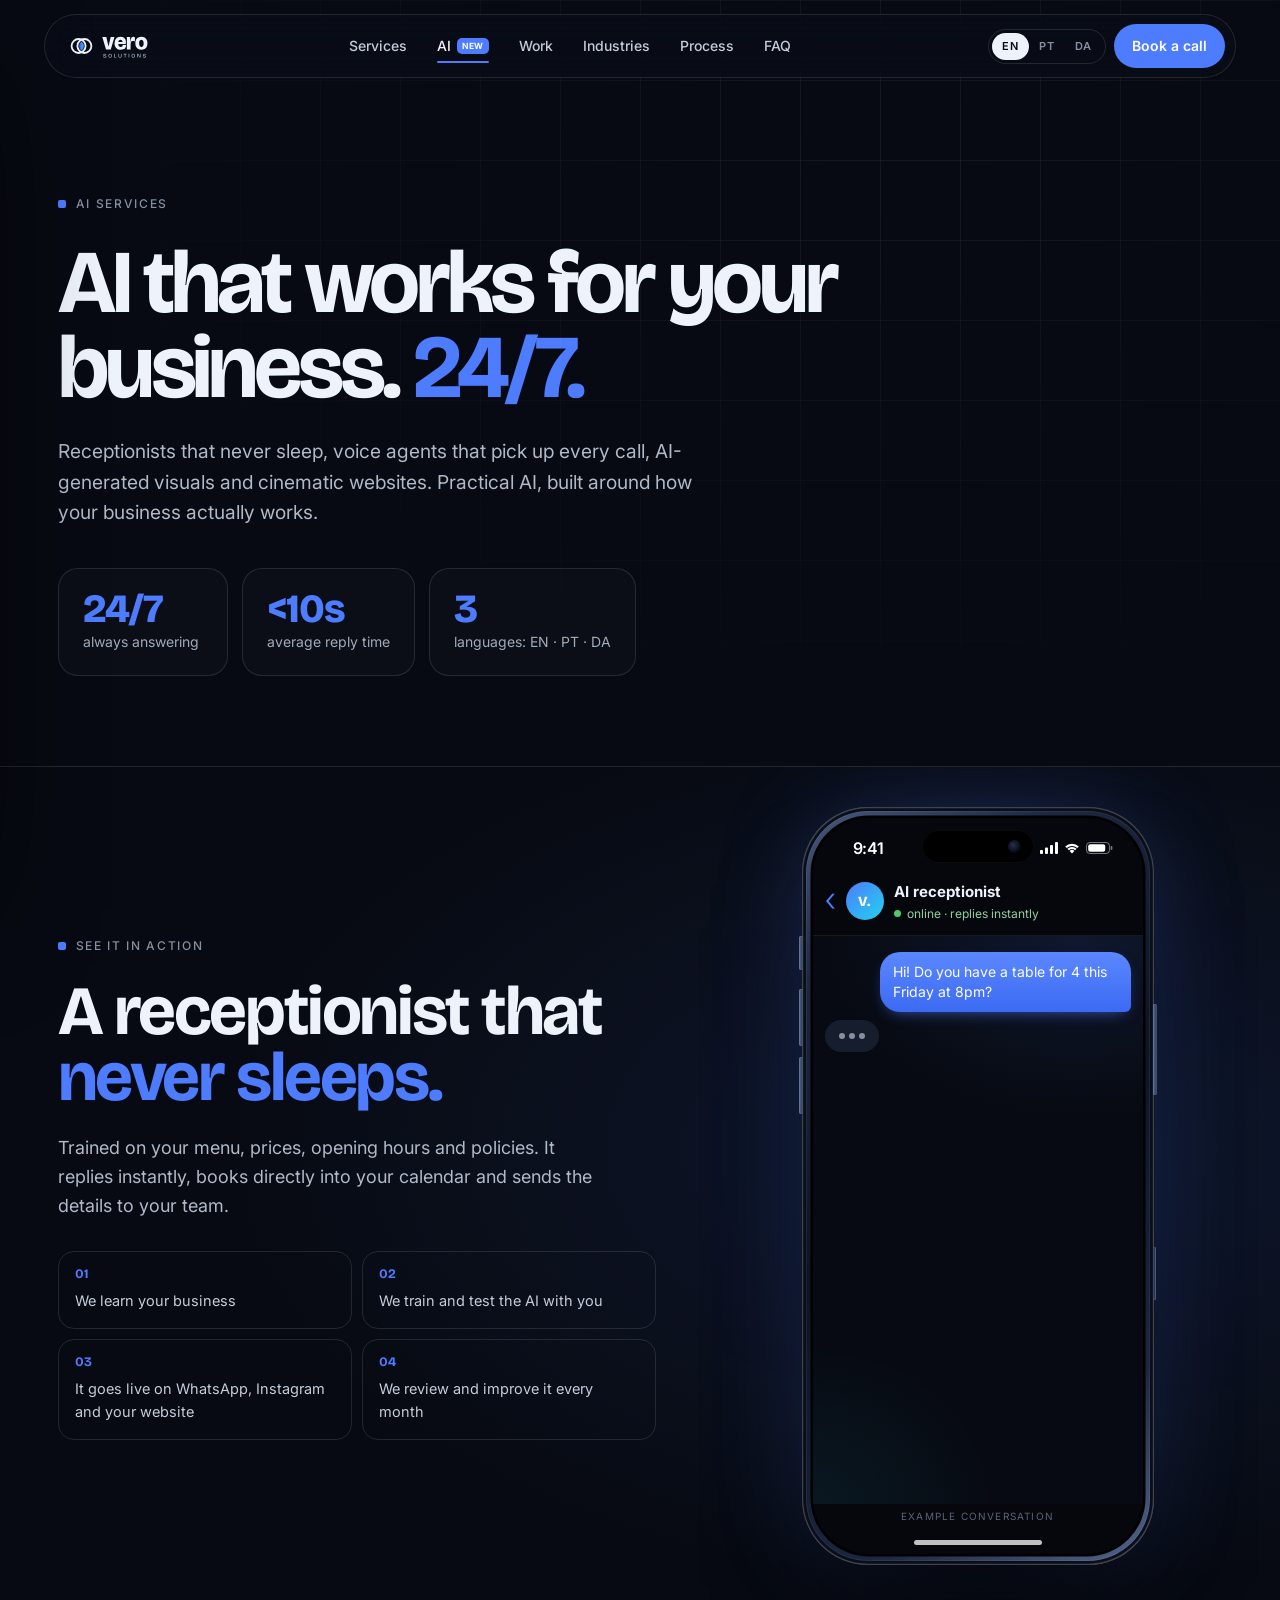
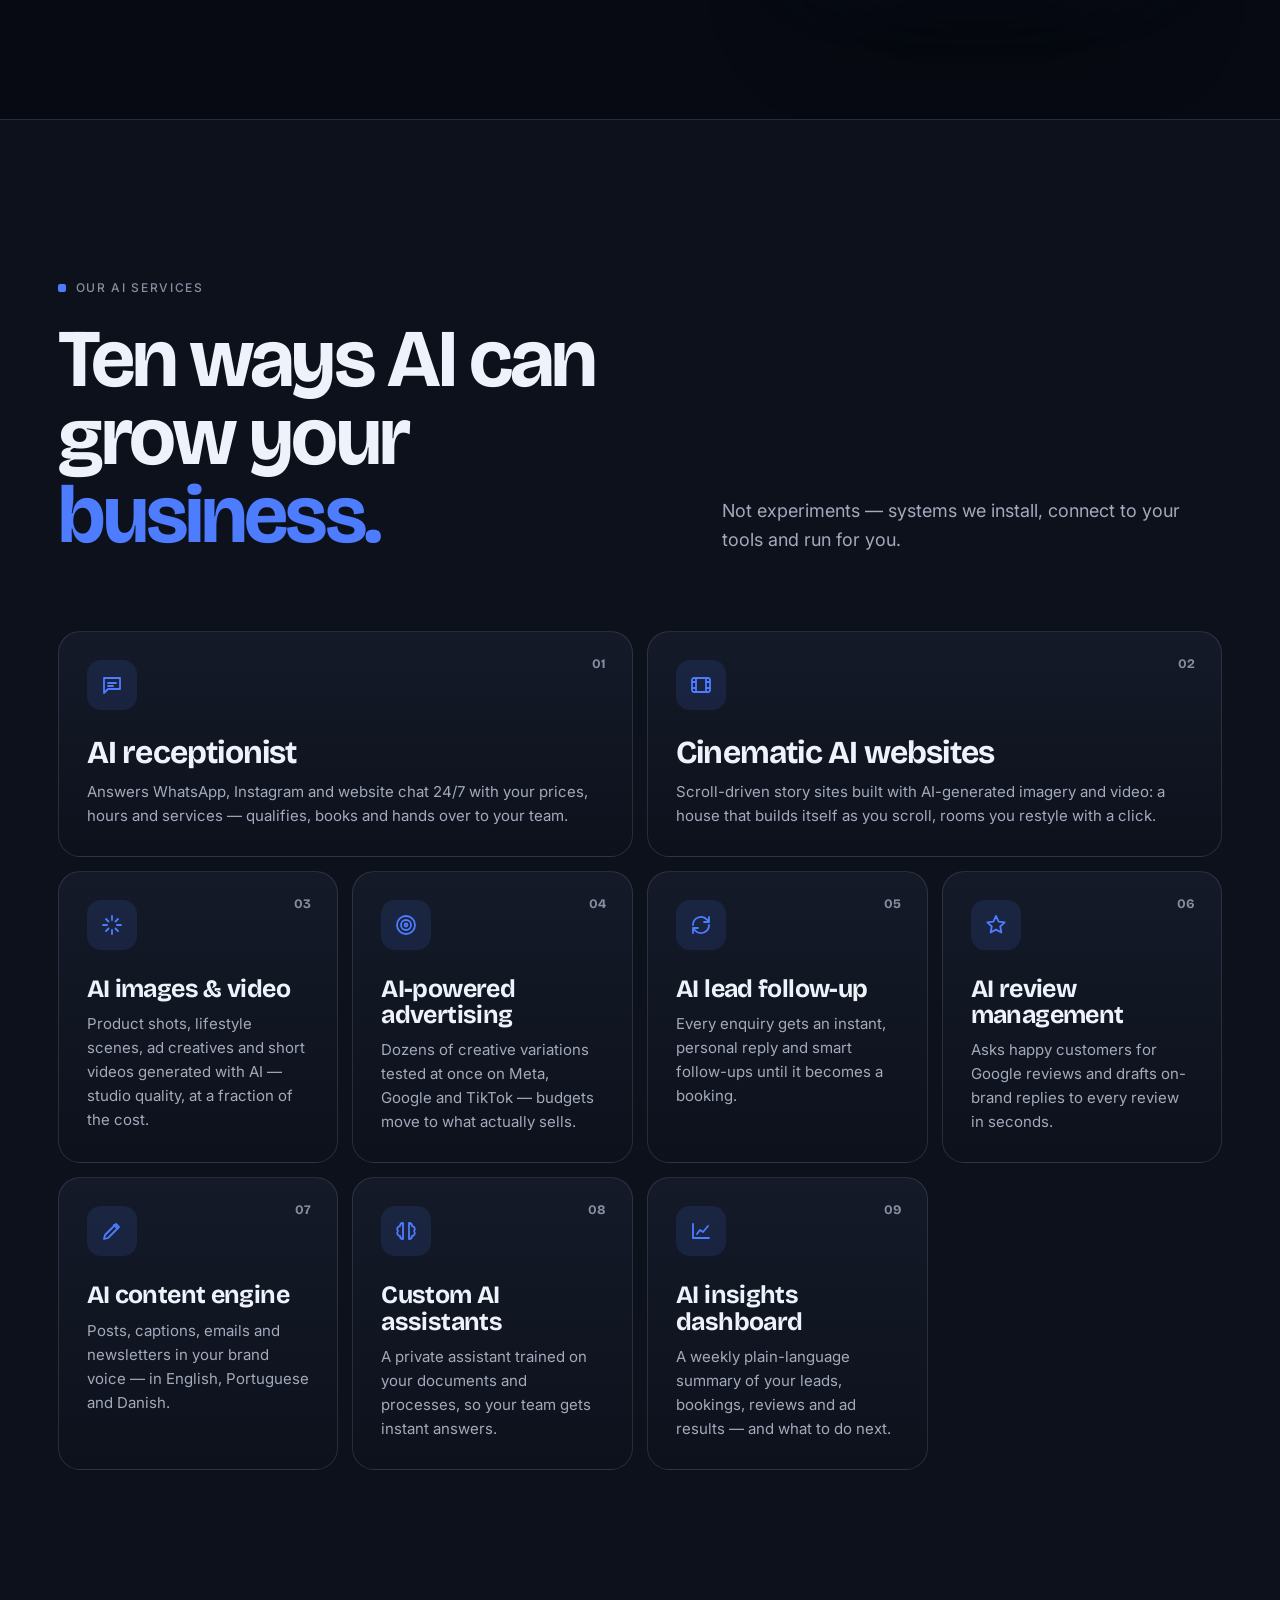
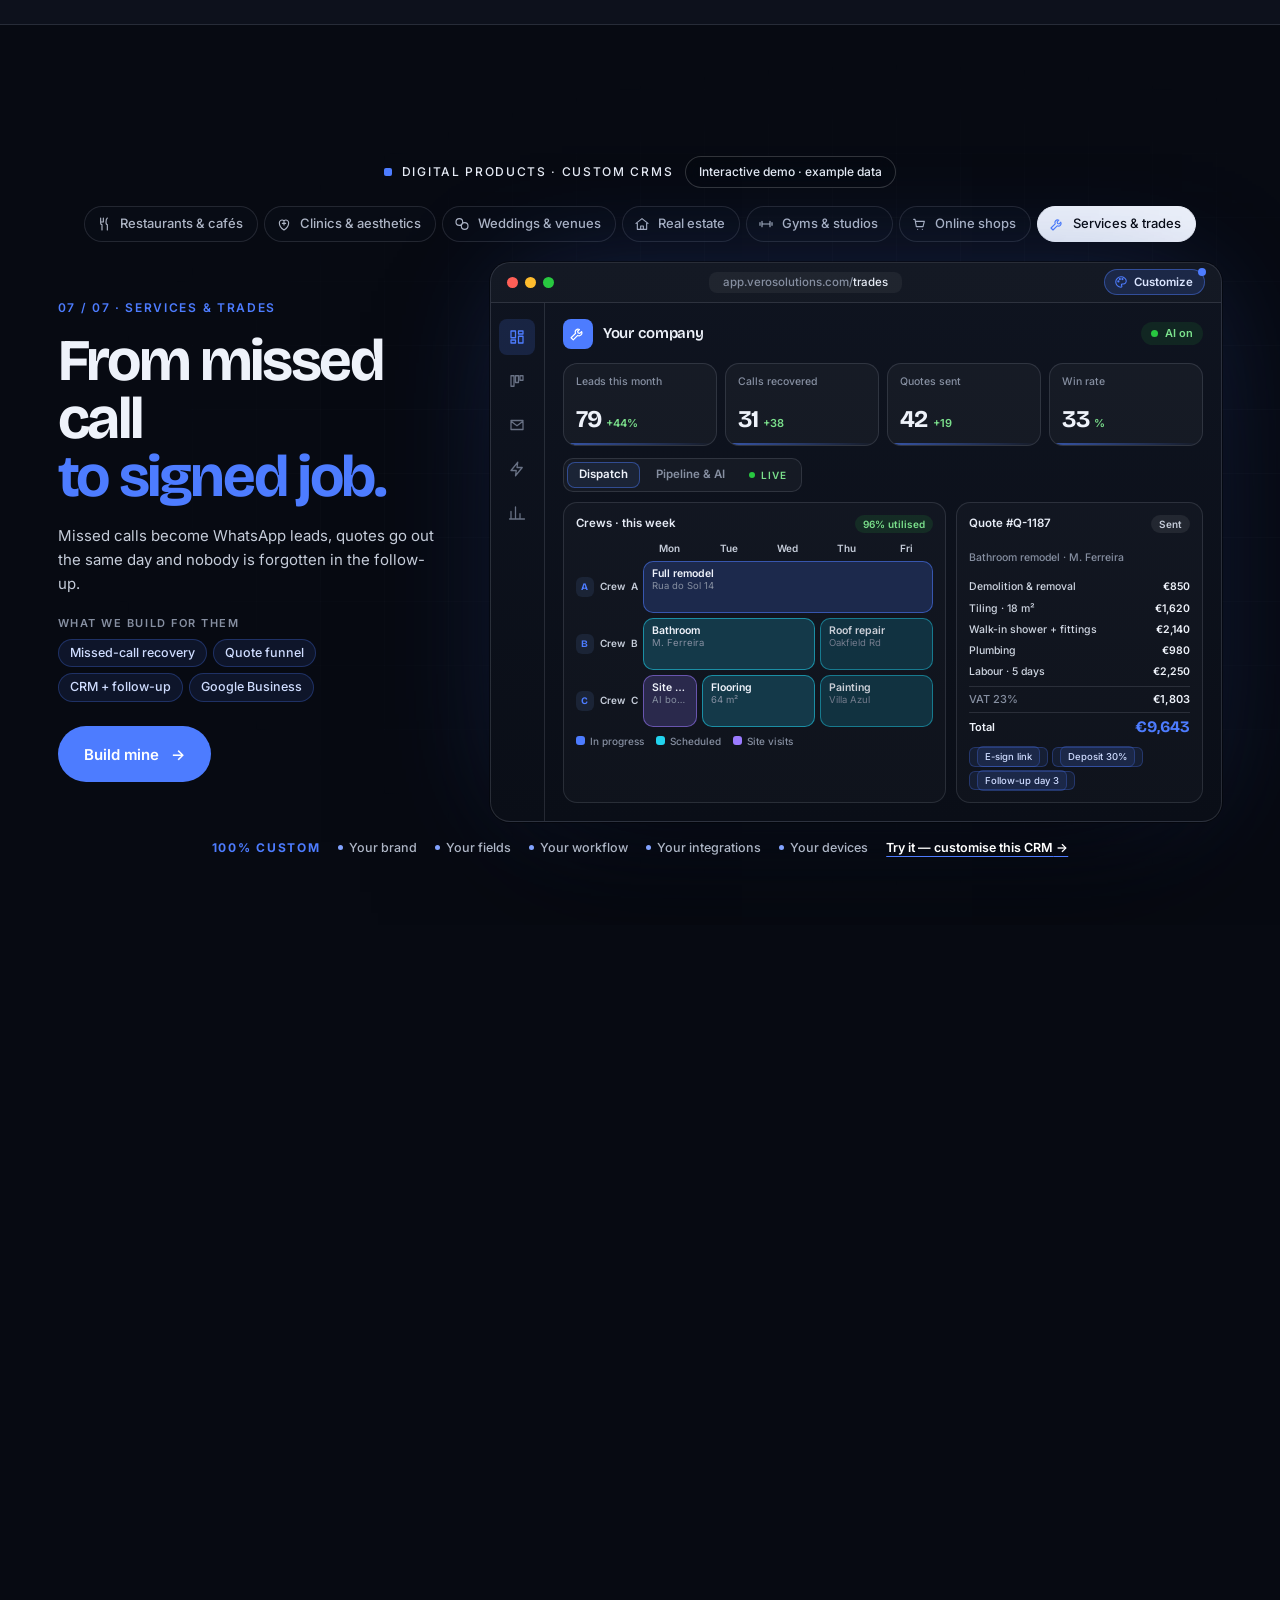
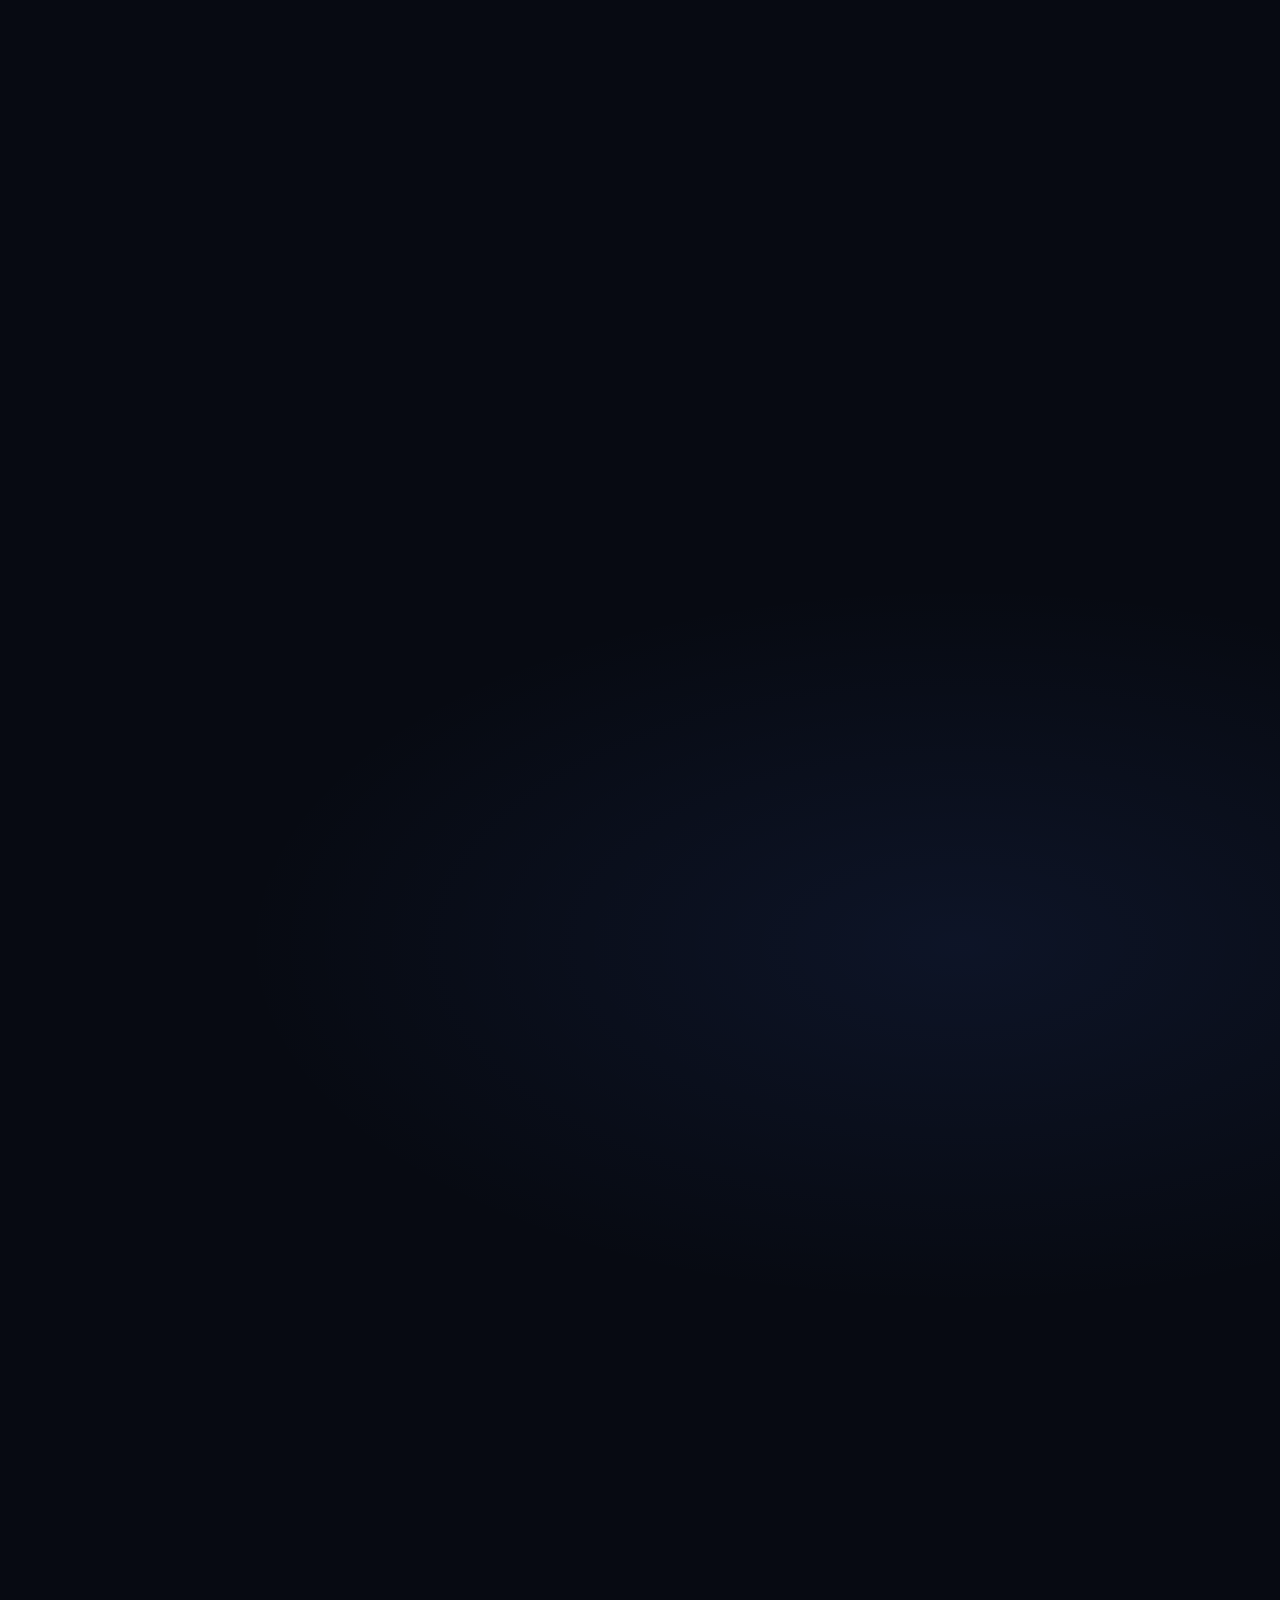
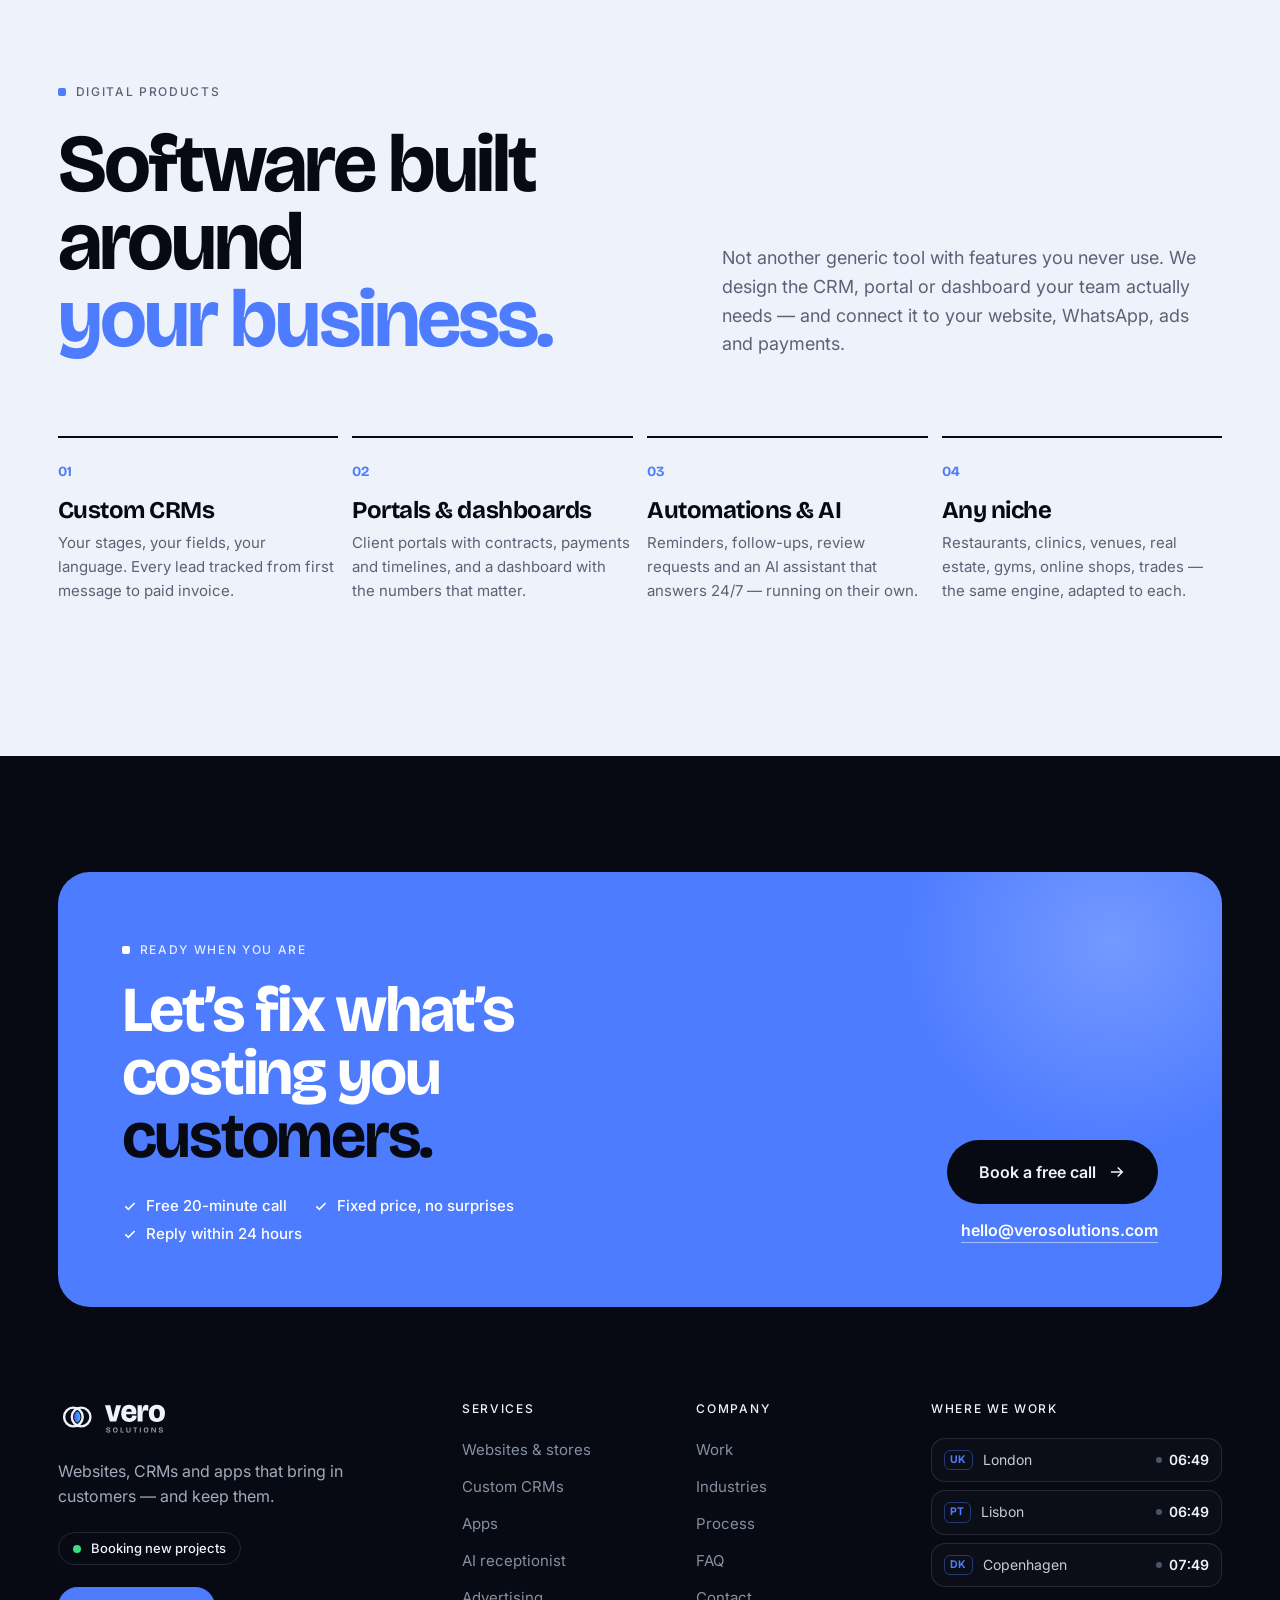
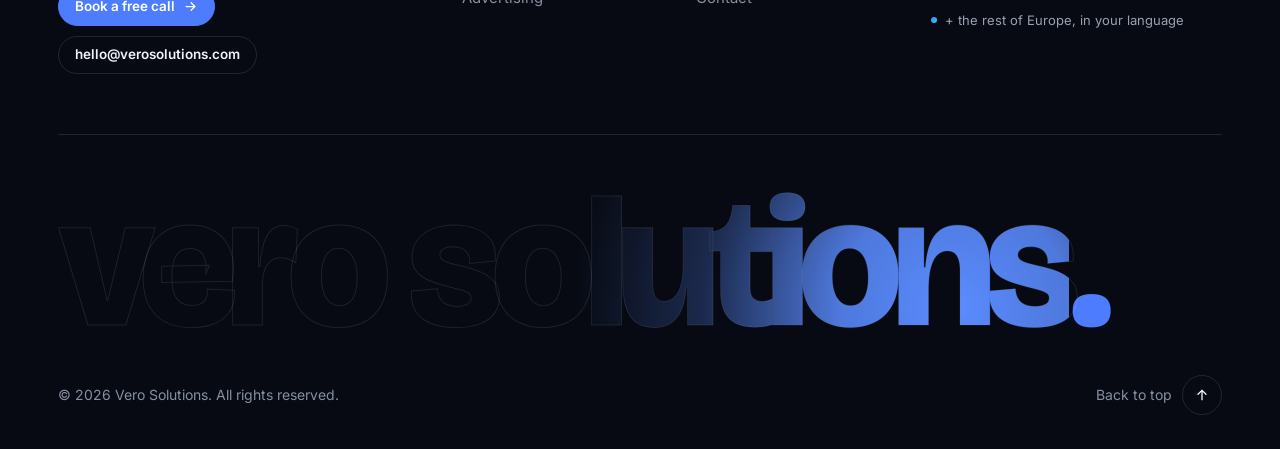
==== commit 6feaafa5: "feat(footer): quick actions, collapsible link groups on phones, live local clocks + Europe, spotligh" ====
--- a/ai.html
+++ b/ai.html
@@ -113,26 +113,9 @@
 </section>
 <footer class="ft">
   <div class="wrap">
-    <div class="ft-grid">
-      <div class="ft-brand">
-        <a href="index.html" aria-label="Vero Solutions"><img class="logo" src="img/vero-solutions-logo-horizontal-branco.svg" alt="Vero Solutions"></a>
-        <p><span data-en>Websites, CRMs and apps that bring in customers — and keep them.</span><span data-pt>Sites, CRMs e apps que trazem clientes — e os mantêm.</span><span data-da>Hjemmesider, CRM-systemer og apps, der skaffer kunder — og fastholder dem.</span></p>
-        <span class="ft-live"><i></i><span data-en>Booking new projects</span><span data-pt>A aceitar novos projetos</span><span data-da>Tager imod nye projekter</span></span>
-      </div>
-      <div class="ft-col"><h5><span data-en>Services</span><span data-pt>Serviços</span><span data-da>Ydelser</span></h5><a href="services.html#web"><span data-en>Websites & stores</span><span data-pt>Sites e lojas</span><span data-da>Hjemmesider & webshops</span></a><a href="index.html#crm"><span data-en>Custom CRMs</span><span data-pt>CRMs à medida</span><span data-da>Skræddersyede CRM</span></a><a href="contact.html"><span data-en>Apps</span><span data-pt>Apps</span><span data-da>Apps</span></a><a href="ai.html"><span data-en>AI receptionist</span><span data-pt>Rececionista AI</span><span data-da>AI-receptionist</span></a><a href="services.html#ads"><span data-en>Advertising</span><span data-pt>Publicidade</span><span data-da>Annoncering</span></a></div>
-      <div class="ft-col"><h5><span data-en>Company</span><span data-pt>Empresa</span><span data-da>Virksomhed</span></h5><a href="work.html"><span data-en>Work</span><span data-pt>Trabalhos</span><span data-da>Arbejde</span></a><a href="industries.html"><span data-en>Industries</span><span data-pt>Setores</span><span data-da>Brancher</span></a><a href="process.html"><span data-en>Process</span><span data-pt>Processo</span><span data-da>Proces</span></a><a href="faq.html"><span data-en>FAQ</span><span data-pt>FAQ</span><span data-da>FAQ</span></a><a href="contact.html"><span data-en>Contact</span><span data-pt>Contacto</span><span data-da>Kontakt</span></a></div>
-      <div class="ft-col"><h5><span data-en>Where we work</span><span data-pt>Onde trabalhamos</span><span data-da>Hvor vi arbejder</span></h5>
-        <span class="ft-c"><b>UK</b><span data-en>United Kingdom</span><span data-pt>Reino Unido</span><span data-da>Storbritannien</span></span>
-        <span class="ft-c"><b>PT</b>Portugal</span>
-        <span class="ft-c"><b>DK</b><span data-en>Denmark</span><span data-pt>Dinamarca</span><span data-da>Danmark</span></span>
-        <span class="ft-lang">EN · PT · DA</span>
-      </div>
-    </div>
-    <div class="ft-big" aria-hidden="true">vero solutions<i>.</i></div>
-    <div class="ft-bot">
-      <span>© <span id="yr">2026</span> Vero Solutions. <span data-en>All rights reserved.</span><span data-pt>Todos os direitos reservados.</span><span data-da>Alle rettigheder forbeholdes.</span></span>
-      <a href="#top" class="ft-top" onclick="window.scrollTo({top:0,behavior:'smooth'});return false"><span data-en>Back to top</span><span data-pt>Voltar ao topo</span><span data-da>Til toppen</span> ↑</a>
-    </div>
+    <div class="ft-grid"><div class="ft-brand"><a href="index.html" aria-label="Vero Solutions"><img class="logo" src="img/vero-solutions-logo-horizontal-branco.svg" alt="Vero Solutions"></a><p><span data-en>Websites, CRMs and apps that bring in customers — and keep them.</span><span data-pt>Sites, CRMs e apps que trazem clientes — e os mantêm.</span><span data-da>Hjemmesider, CRM-systemer og apps, der skaffer kunder — og fastholder dem.</span></p><span class="ft-live"><i></i><span data-en>Booking new projects</span><span data-pt>A aceitar novos projetos</span><span data-da>Tager imod nye projekter</span></span><div class="ft-act"><a class="ft-btn p" href="contact.html"><span data-en>Book a free call</span><span data-pt>Marcar chamada grátis</span><span data-da>Book et gratis opkald</span><svg viewBox="0 0 24 24" fill="none" stroke="currentColor" stroke-width="2" stroke-linecap="round" stroke-linejoin="round"><path d="M5 12h14M13 6l6 6-6 6"/></svg></a><a class="ft-btn" href="mailto:hello@verosolutions.com">hello@verosolutions.com</a></div></div><div class="ft-col"><h5><button type="button" class="ft-h" aria-expanded="false"><span data-en>Services</span><span data-pt>Serviços</span><span data-da>Ydelser</span><svg class="ch" viewBox="0 0 24 24" fill="none" stroke="currentColor" stroke-width="2" stroke-linecap="round"><path d="M6 9l6 6 6-6"/></svg></button></h5><div class="ft-links"><a href="services.html#web"><span data-en>Websites & stores</span><span data-pt>Sites e lojas</span><span data-da>Hjemmesider & webshops</span></a><a href="index.html#crm"><span data-en>Custom CRMs</span><span data-pt>CRMs à medida</span><span data-da>Skræddersyede CRM</span></a><a href="contact.html"><span data-en>Apps</span><span data-pt>Apps</span><span data-da>Apps</span></a><a href="ai.html"><span data-en>AI receptionist</span><span data-pt>Rececionista AI</span><span data-da>AI-receptionist</span></a><a href="services.html#ads"><span data-en>Advertising</span><span data-pt>Publicidade</span><span data-da>Annoncering</span></a></div></div><div class="ft-col"><h5><button type="button" class="ft-h" aria-expanded="false"><span data-en>Company</span><span data-pt>Empresa</span><span data-da>Virksomhed</span><svg class="ch" viewBox="0 0 24 24" fill="none" stroke="currentColor" stroke-width="2" stroke-linecap="round"><path d="M6 9l6 6 6-6"/></svg></button></h5><div class="ft-links"><a href="work.html"><span data-en>Work</span><span data-pt>Trabalhos</span><span data-da>Arbejde</span></a><a href="industries.html"><span data-en>Industries</span><span data-pt>Setores</span><span data-da>Brancher</span></a><a href="process.html"><span data-en>Process</span><span data-pt>Processo</span><span data-da>Proces</span></a><a href="faq.html"><span data-en>FAQ</span><span data-pt>FAQ</span><span data-da>FAQ</span></a><a href="contact.html"><span data-en>Contact</span><span data-pt>Contacto</span><span data-da>Kontakt</span></a></div></div><div class="ft-col ft-where"><h5 class="ft-plain"><span data-en>Where we work</span><span data-pt>Onde trabalhamos</span><span data-da>Hvor vi arbejder</span></h5><div class="ft-clocks"><div class="ft-clk" data-tz="Europe/London"><b>UK</b><span class="nm"><span data-en>London</span><span data-pt>Londres</span><span data-da>London</span></span><time>--:--</time></div><div class="ft-clk" data-tz="Europe/Lisbon"><b>PT</b><span class="nm"><span data-en>Lisbon</span><span data-pt>Lisboa</span><span data-da>Lissabon</span></span><time>--:--</time></div><div class="ft-clk" data-tz="Europe/Copenhagen"><b>DK</b><span class="nm"><span data-en>Copenhagen</span><span data-pt>Copenhaga</span><span data-da>København</span></span><time>--:--</time></div></div><span class="ft-eu"><i></i><span data-en>+ the rest of Europe, in your language</span><span data-pt>+ o resto da Europa, na sua língua</span><span data-da>+ resten af Europa, på dit sprog</span></span></div></div>
+    <div class="ft-big" aria-hidden="true"><span>vero solutions</span><i class="dot">.</i></div>
+    <div class="ft-bot"><span>© <span id="yr">2026</span> Vero Solutions. <span data-en>All rights reserved.</span><span data-pt>Todos os direitos reservados.</span><span data-da>Alle rettigheder forbeholdes.</span></span><a href="#top" class="ft-top" onclick="window.scrollTo({top:0,behavior:'smooth'});return false"><span class="lb"><span data-en>Back to top</span><span data-pt>Voltar ao topo</span><span data-da>Til toppen</span></span><i><svg viewBox="0 0 24 24" fill="none" stroke="currentColor" stroke-width="2" stroke-linecap="round"><path d="M12 19V5M6 11l6-6 6 6"/></svg></i></a></div>
   </div>
 </footer>
 
--- a/css/site.css
+++ b/css/site.css
@@ -1511,3 +1511,168 @@
 @media (max-width:1100px){.sv.sv-cta{grid-column:span 1}}
 @media (max-width:1000px){.sv.sv-cta{grid-column:span 2}}
 @media (max-width:640px){.sv.sv-cta{grid-column:span 1}}
+/* industries matrix — phone layout: pick a business, see service + tag */
+.mx-pick{display:none}
+@media (max-width:760px){
+  .mx-pick{display:flex;gap:6px;overflow-x:auto;scrollbar-width:none;margin:0 calc(-1*var(--pad)) 12px;padding:2px var(--pad)}
+  .mx-pick::-webkit-scrollbar{display:none}
+  .mx-pick button{flex:none;padding:10px 15px;border-radius:999px;border:1px solid rgba(7,10,18,.14);background:#fff;font:600 13px/1 var(--b);color:#3b4252;cursor:pointer;transition:background .25s,color .25s,border-color .25s}
+  .mx-pick button.on{background:#090d17;color:#fff;border-color:#090d17}
+  .gr-mx{overflow:hidden}
+  .gr-mx table{min-width:0;width:100%}
+  .gr-mx thead{display:none}
+  .gr-mx td:first-child,.gr-mx th:first-child{position:static;box-shadow:none;white-space:normal;padding-left:18px;background:none}
+  .gr-mx td{padding:14px 12px;font-size:14px}
+  .gr-mx td:first-child::before{width:28px}
+  .gr-mx td:not(:first-child){text-align:right;padding-right:16px;white-space:nowrap;width:1%}
+  .gr-mx[data-col="1"] tr>:not(:first-child):not(:nth-child(2)),
+  .gr-mx[data-col="2"] tr>:not(:first-child):not(:nth-child(3)),
+  .gr-mx[data-col="3"] tr>:not(:first-child):not(:nth-child(4)),
+  .gr-mx[data-col="4"] tr>:not(:first-child):not(:nth-child(5)){display:none}
+}
+/* phones: full-screen demo player */
+.dv-sheet{display:none}
+@media (max-width:820px){
+  .dv-sheet{position:fixed;inset:0;z-index:60;display:flex;flex-direction:column;background:radial-gradient(120% 60% at 50% 0%,#0f1830,#05070d 70%);opacity:0;pointer-events:none;transition:opacity .3s var(--e);padding-top:env(safe-area-inset-top)}
+  .dv-sheet.on{opacity:1;pointer-events:auto}
+  html.dv-sheet-open,html.dv-sheet-open body{overflow:hidden;overscroll-behavior:none}
+  html.dv-sheet-open .hd3,html.dv-sheet-open header{visibility:hidden}
+  .ds-top{flex:none;display:flex;align-items:center;justify-content:space-between;padding:10px 16px 6px}
+  .ds-k{font:600 11px/1 var(--b);letter-spacing:.16em;text-transform:uppercase;color:#7ea2ff}
+  .ds-x{width:40px;height:40px;border-radius:50%;border:1px solid rgba(226,233,248,.16);background:rgba(255,255,255,.05);position:relative;cursor:pointer}
+  .ds-x i::before,.ds-x i::after{content:"";position:absolute;left:50%;top:50%;width:16px;height:2px;border-radius:2px;background:#fff;transform:translate(-50%,-50%) rotate(45deg)}
+  .ds-x i::after{transform:translate(-50%,-50%) rotate(-45deg)}
+  .ds-stage{flex:1;min-height:0;display:flex;align-items:center;justify-content:center;padding:4px 16px}
+  .ds-stage canvas{display:block;touch-action:manipulation;-webkit-tap-highlight-color:transparent;cursor:pointer}
+  .ds-stage .ds-p{height:100%;width:auto;max-width:100%;object-fit:contain;border-radius:34px;box-shadow:0 0 0 7px #1c1f26,0 0 0 8px #3a3f4a,0 30px 60px -20px rgba(0,0,0,.8)}
+  .ds-stage.wide{justify-content:flex-start;overflow-x:auto;overflow-y:hidden;-webkit-overflow-scrolling:touch;scrollbar-width:none}
+  .ds-stage.wide::-webkit-scrollbar{display:none}
+  .ds-stage .ds-l{height:100%;width:auto;max-width:none;flex:none;border-radius:12px;box-shadow:0 0 0 6px #1c1f26}
+  .ds-hint{flex:none;display:flex;align-items:center;justify-content:center;gap:8px;margin:8px 16px 0;font:500 12.5px/1.3 var(--b);color:#aeb8cc;text-align:center}
+  .ds-hint i{position:relative;width:7px;height:7px;border-radius:50%;background:var(--acc2);flex:none}
+  .ds-hint i::after{content:"";position:absolute;inset:-5px;border-radius:50%;border:2px solid var(--acc2);animation:tryPing 1.6s var(--e) infinite}
+  .dv-sheet .dv-cfg{position:static;flex:none;width:auto;max-height:none;overflow:visible;transform:none;opacity:1;pointer-events:auto;margin-top:8px;border-radius:22px 22px 0 0;padding:12px 14px calc(12px + env(safe-area-inset-bottom));display:flex;flex-direction:column;gap:10px}
+  .dv-sheet .dv-cfg .cf-h,.dv-sheet .dv-cfg .cf-try,.dv-sheet .dv-cfg .cf-info,.dv-sheet .dv-cfg .cf-note,.dv-sheet .dv-cfg .cf-l{display:none}
+  .dv-sheet .dv-cfg .cf-seg{margin:0}
+  .dv-sheet .dv-cfg .cf-types{display:flex;flex-wrap:nowrap;overflow-x:auto;gap:6px;margin:0 -14px;padding:0 14px;scrollbar-width:none}
+  .dv-sheet .dv-cfg .cf-types::-webkit-scrollbar{display:none}
+  .dv-sheet .dv-cfg .cf-types button{flex:none;white-space:nowrap;padding:9px 13px}
+  .dv-sheet .dv-cfg .cf-types button span{white-space:nowrap}
+  .dv-sheet .dv-cfg .cf-f{margin:0}.dv-sheet .dv-cfg .cf-f .btn{width:100%;justify-content:center;padding:13px}
+}
+.dc-try{pointer-events:auto;cursor:pointer;font-family:inherit;transition:background .25s,border-color .25s}.dc-try:hover{background:rgba(77,124,255,.24);border-color:rgba(77,124,255,.6)}
+@media (max-width:820px){.dv-sheet .dv-cfg .cf-f{display:none}}
+.brand .mark{border-radius:0;box-shadow:none;filter:drop-shadow(0 4px 14px rgba(77,124,255,.45))}
+/* Europe card */
+.ctry .eu .eu-hi{display:block;font:700 34px/1.1 var(--d);letter-spacing:-.02em;margin:10px 0 12px;background:linear-gradient(135deg,var(--acc),var(--acc2));-webkit-background-clip:text;background-clip:text;color:transparent}
+.ctry .eu .eu-hi.pop{animation:euPop .5s var(--e)}
+@keyframes euPop{0%{opacity:0;transform:translateY(8px)}100%{opacity:1;transform:none}}
+.ctry .eu .eu-l{display:flex;flex-wrap:wrap;gap:6px}
+.ctry .eu .eu-l button{padding:7px 11px;border-radius:999px;border:1px solid color-mix(in srgb,currentColor 18%,transparent);background:transparent;font:600 12px/1 var(--b);letter-spacing:.06em;color:inherit;cursor:pointer;transition:background .2s,color .2s,border-color .2s}
+.ctry .eu .eu-l button:hover{border-color:var(--acc)}
+.ctry .eu .eu-l button.on{background:var(--acc);border-color:var(--acc);color:#fff}
+/* mobile decks */
+.dk-tabs,.dk-nav{display:none}
+@media (max-width:760px){
+  .mdeck{display:flex!important;flex-direction:row!important;flex-wrap:nowrap!important;align-items:stretch;grid-template-columns:none!important;overflow-x:auto!important;overflow-y:hidden;scroll-snap-type:x mandatory;gap:12px!important;margin-left:calc(-1*var(--pad))!important;margin-right:calc(-1*var(--pad))!important;padding:6px var(--pad) 10px!important;scroll-padding:0 var(--pad);scrollbar-width:none;-webkit-overflow-scrolling:touch;list-style:none}
+  .mdeck::-webkit-scrollbar{display:none}
+  .mdeck>*{flex:0 0 84%!important;max-width:84%;scroll-snap-align:center;min-width:0;margin:0!important}
+  .mdeck>.rv{opacity:1!important;transform:none!important}
+  .svgrid.mdeck{background:none;border:0;border-radius:0}
+  .svgrid.mdeck>.sv{border:1px solid var(--line);border-radius:20px;min-height:220px}
+  .svgrid.mdeck>.sv.sv-cta{grid-column:auto}
+  .ailist.mdeck>li{padding:18px;border-radius:20px;border:1px solid color-mix(in srgb,currentColor 12%,transparent);background:color-mix(in srgb,currentColor 4%,transparent)}
+  .dk-tabs{display:flex;gap:6px;overflow-x:auto;scrollbar-width:none;margin:0 calc(-1*var(--pad)) 14px;padding:2px var(--pad)}
+  .dk-tabs::-webkit-scrollbar{display:none}
+  .dk-tabs button{flex:none;padding:10px 15px;border-radius:999px;border:1px solid color-mix(in srgb,currentColor 18%,transparent);background:transparent;color:inherit;font:600 13px/1 var(--b);cursor:pointer;white-space:nowrap;transition:background .25s,color .25s,border-color .25s}
+  .dk-tabs button.on{background:var(--acc);border-color:var(--acc);color:#fff}
+  .dk-tabs button br{display:none}
+  .dk-nav{display:flex;align-items:center;gap:12px;margin-top:12px}
+  .dk-nav button{flex:none;width:42px;height:42px;border-radius:50%;border:1px solid color-mix(in srgb,currentColor 20%,transparent);background:transparent;color:inherit;display:grid;place-items:center;cursor:pointer;transition:opacity .2s}
+  .dk-nav button svg{width:18px;height:18px}
+  .dk-nav button:disabled{opacity:.3}
+  .dk-c{font:600 12px/1 var(--b);letter-spacing:.12em;opacity:.65;min-width:44px}
+  .dk-bar{flex:1;height:3px;border-radius:3px;background:color-mix(in srgb,currentColor 12%,transparent);overflow:hidden}
+  .dk-bar i{display:block;height:100%;background:linear-gradient(90deg,var(--acc),var(--acc2));transition:width .35s var(--e)}
+}
+.ctry{grid-template-columns:repeat(4,1fr)}@media (max-width:1100px){.ctry{grid-template-columns:1fr 1fr}}
+@media (max-width:760px){
+  /* grid/flex columns that hold a deck must be allowed to shrink, or the deck widens the whole column */
+  .aigrid>*,*:has(>.mdeck),*:has(>.dk-tabs){min-width:0;max-width:100%}
+  .dk-tabs{margin-top:18px}
+}
+@media (max-width:760px){#crm{padding-bottom:28px!important}.sec2.aisec{padding-top:52px!important}}
+
+/* steps timeline (phones/tablets) */
+.stp{display:none}
+@media (max-width:1000px){
+  .stp{display:grid;grid-template-columns:repeat(3,1fr);gap:8px;margin-top:34px}
+  .stp button{display:flex;flex-direction:column;align-items:flex-start;gap:8px;padding:0;border:0;background:none;color:inherit;text-align:left;cursor:pointer;font:inherit}
+  .stp i{display:block;width:100%;height:4px;border-radius:4px;background:rgba(226,233,248,.12);overflow:hidden}
+  .stp em{display:block;height:100%;width:0;background:linear-gradient(90deg,var(--acc),var(--acc2));border-radius:4px}
+  .stp button.done em{width:100%!important}
+  .stp b{font:800 22px/1 var(--d);letter-spacing:-.03em;color:#4b5468;transition:color .3s}
+  .stp span{font:600 12.5px/1.25 var(--b);color:#7d8698;transition:color .3s}
+  .stp span br{display:none}
+  .stp button.on b,.stp button.done b{color:var(--acc)}
+  .stp button.on span{color:#fff}
+  .how3{display:block;position:relative;margin-top:18px;min-height:190px;touch-action:pan-y}
+  .how3>div{display:none;padding:26px 24px 28px;border:1px solid rgba(226,233,248,.1);border-radius:22px;background:linear-gradient(160deg,rgba(77,124,255,.1),rgba(255,255,255,.02) 60%)}
+  .how3>div::before{display:none}
+  .how3>div.on{display:block;animation:stpIn .45s var(--e)}
+  .how3>div.rv{opacity:1;transform:none}
+  .how3 b{font-size:44px}
+  .how3 h4{font-size:24px;margin:14px 0 8px}
+}
+@keyframes stpIn{from{opacity:0;transform:translateX(18px)}to{opacity:1;transform:none}}
+@media (max-width:1000px){.how3>div>b{display:none}.how3 h4{margin-top:0}}
+/* ---------- footer v4 */
+.ft-grid{grid-template-columns:1.5fr .8fr .8fr 1.2fr}
+.ft-h{all:unset;display:flex;align-items:center;justify-content:space-between;width:100%;cursor:default;font:inherit;letter-spacing:inherit;text-transform:inherit;color:inherit}
+.ft-h .ch{display:none;width:18px;height:18px;transition:transform .3s var(--e)}
+.ft-links{display:flex;flex-direction:column;gap:13px}
+.ft-act{display:flex;flex-wrap:wrap;gap:10px;margin-top:22px}
+.ft-btn{display:inline-flex;align-items:center;gap:8px;padding:11px 16px;border-radius:999px;border:1px solid var(--line);font:600 13.5px/1 var(--b);color:var(--paper);transition:background .25s,border-color .25s,transform .25s}
+.ft-btn:hover{border-color:var(--acc);transform:translateY(-1px)}
+.ft-btn.p{background:var(--acc);border-color:var(--acc);color:#fff}.ft-btn.p:hover{background:#3d6bff}
+.ft-btn svg{width:15px;height:15px}
+.ft-clocks{display:flex;flex-direction:column;gap:8px}
+.ft-clk{display:grid;grid-template-columns:auto 1fr auto;align-items:center;gap:10px;padding:10px 12px;border-radius:14px;border:1px solid var(--line);background:rgba(255,255,255,.02)}
+.ft-clk b{font:700 10.5px/1 var(--b);letter-spacing:.06em;color:var(--acc);border:1px solid rgba(77,124,255,.4);border-radius:6px;padding:4px 5px}
+.ft-clk .nm{font-size:14px;color:#c5ccd9}
+.ft-clk time{font:600 14px/1 var(--b);font-variant-numeric:tabular-nums;color:var(--paper);display:flex;align-items:center;gap:7px}
+.ft-clk time::before{content:"";width:6px;height:6px;border-radius:50%;background:#4b5468}
+.ft-clk.open time::before{background:#28c840;box-shadow:0 0 0 3px rgba(40,200,64,.18)}
+.ft-eu{display:inline-flex;align-items:center;gap:8px;margin-top:10px;font-size:13px;color:#98a1b3}
+.ft-eu i{width:6px;height:6px;border-radius:50%;background:linear-gradient(135deg,var(--acc),var(--acc2))}
+.ft-big{position:relative;color:transparent;-webkit-text-stroke:1px rgba(226,233,248,.1);--mx:50%;--my:50%}
+.ft-big span{display:block;background:radial-gradient(circle 22vw at var(--mx) var(--my),#4D7CFF,#22D3EE 35%,rgba(34,211,238,0) 70%);-webkit-background-clip:text;background-clip:text}
+.ft-big i{color:var(--acc);-webkit-text-stroke:0}
+.ft-top{display:inline-flex;align-items:center;gap:10px}
+.ft-top i{display:grid;place-items:center;width:40px;height:40px;border-radius:50%;border:1px solid var(--line);color:var(--paper);transition:background .25s,border-color .25s}
+.ft-top:hover i{background:var(--acc);border-color:var(--acc)}
+.ft-top svg{width:16px;height:16px}
+.ft-bot{align-items:center}
+@media (max-width:1000px){.ft-grid{grid-template-columns:1fr 1fr}.ft-brand,.ft-where{grid-column:1/-1}}
+@media (max-width:560px){
+  .ft-grid{display:flex;flex-direction:column;gap:0;padding-bottom:28px}
+  .ft-brand{padding-bottom:28px}
+  .ft-act{flex-direction:column}.ft-btn{justify-content:center;padding:14px 16px}
+  .ft-col:not(.ft-where){border-top:1px solid var(--line)}
+  .ft-col:not(.ft-where) h5{margin:0}
+  .ft-h{cursor:pointer;padding:18px 0}
+  .ft-h .ch{display:block}
+  .ft-col.open .ft-h .ch{transform:rotate(180deg)}
+  .ft-links{display:grid;grid-template-columns:1fr 1fr;gap:12px 16px;max-height:0;overflow:hidden;transition:max-height .4s var(--e),padding .4s var(--e)}
+  .ft-col.open .ft-links{max-height:260px;padding-bottom:20px}
+  .ft-where{border-top:1px solid var(--line);padding-top:20px}
+  .ft-where h5{margin-bottom:12px}
+  .ft-big{margin-top:30px}
+  .ft-bot{flex-direction:row!important;justify-content:space-between;font-size:12.5px}
+  .ft-top .lb{display:none}
+}
+.ft-big span{background:radial-gradient(circle 34vw at var(--mx) var(--my),rgba(77,124,255,1),rgba(34,211,238,.9) 28%,rgba(34,211,238,.35) 55%,rgba(34,211,238,.06) 78%,rgba(34,211,238,0) 92%);-webkit-background-clip:text;background-clip:text}@media (max-width:560px){.ft-big span{background:radial-gradient(circle 60vw at var(--mx) var(--my),rgba(77,124,255,1),rgba(34,211,238,.9) 28%,rgba(34,211,238,.35) 55%,rgba(34,211,238,.06) 78%,rgba(34,211,238,0) 92%);-webkit-background-clip:text;background-clip:text}}
+.ft-big span{background:linear-gradient(100deg,#4D7CFF,#22D3EE);-webkit-background-clip:text;background-clip:text;-webkit-mask-image:radial-gradient(circle 30vw at var(--mx) var(--my),#000 0,rgba(0,0,0,.85) 30%,rgba(0,0,0,.25) 65%,transparent 100%);mask-image:radial-gradient(circle 30vw at var(--mx) var(--my),#000 0,rgba(0,0,0,.85) 30%,rgba(0,0,0,.25) 65%,transparent 100%)}.ft-big{-webkit-text-stroke:0}.ft-big::before{content:"vero solutions";position:absolute;inset:0;color:transparent;-webkit-text-stroke:1px rgba(226,233,248,.1);pointer-events:none}@media (max-width:560px){.ft-big span{-webkit-mask-image:radial-gradient(circle 55vw at var(--mx) var(--my),#000 0,rgba(0,0,0,.85) 30%,rgba(0,0,0,.25) 65%,transparent 100%);mask-image:radial-gradient(circle 55vw at var(--mx) var(--my),#000 0,rgba(0,0,0,.85) 30%,rgba(0,0,0,.25) 65%,transparent 100%)}}
+.ft-big span{background:none;-webkit-background-clip:border-box;background-clip:border-box;color:#5b8cff}
+.ft-big i{-webkit-mask-image:none}.ft-big .dot{color:var(--acc);-webkit-text-stroke:0}
+.ft-big{display:flex;align-items:baseline}.ft-big .dot{font-style:normal}
